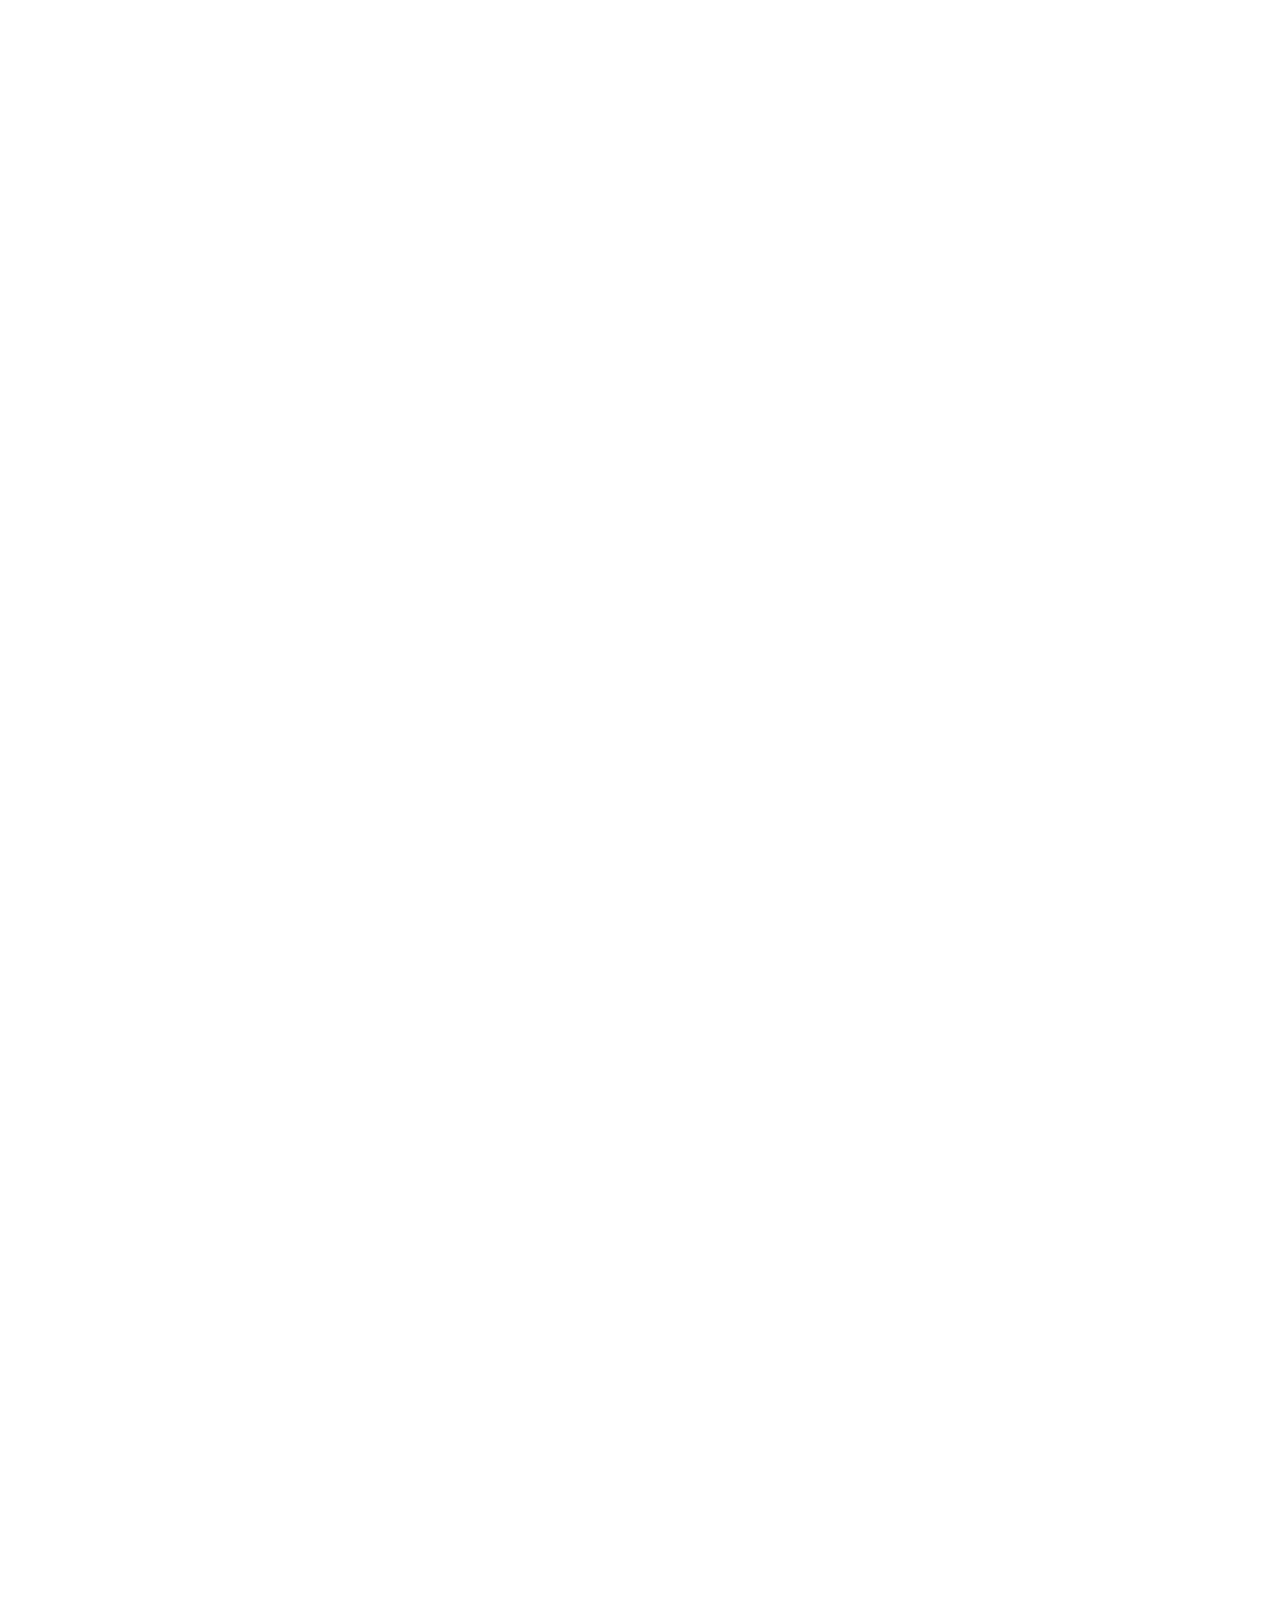
==== index.html @ a4e7e8e2 "Update index.html" ====
<!DOCTYPE html>
<html lang="id">
<head>
    <meta charset="UTF-8">
    <meta name="viewport" content="width=device-width, initial-scale=1.0">
    <title>ZARG BEE - Gandul Every One | White Minimalist</title>
    <script src="https://cdn.tailwindcss.com"></script>
    <link href="https://unpkg.com/aos@2.3.1/dist/aos.css" rel="stylesheet">
    <link rel="stylesheet" href="https://cdnjs.cloudflare.com/ajax/libs/font-awesome/6.0.0-beta3/css/all.min.css">
    <link href="https://fonts.googleapis.com/css2?family=Montserrat:wght@400;600;700;800;900&display=swap" rel="stylesheet">
    <style>
        /* DEFINISI FONT */
        .font-body { font-family: 'Montserrat', sans-serif; }
        .font-heading { font-family: 'Impact', 'Arial Black', Gadget, sans-serif; } 
        
        /* Pastikan konten utama tersembunyi selama preloader aktif */
        body.loading > :not(#preloader) {
            visibility: hidden;
            opacity: 0;
            transition: opacity 0.5s;
        }
        body:not(.loading) > :not(#preloader) {
            visibility: visible;
            opacity: 1;
        }
        /* Menggunakan warna utama (primary) Hitam/Gray-900 untuk kontras */
        .text-primary-bw { color: #111827; } 
        /* Menggunakan warna aksen (accent) Gray-600 */
        .text-accent-bw { color: #4B5563; }
        
        /* Style untuk SVG Logo */
        .svg-logo {
            width: 50px;
            height: 50px;
            fill: currentColor; /* Agar warna SVG mengikuti warna teks (hitam) */
        }
    </style>
</head>
<body class="font-body text-gray-900 bg-white transition-colors duration-500 loading">

    <div id="preloader" class="fixed inset-0 z-[9999] flex items-center justify-center bg-white transition-opacity duration-1000">
        <div class="w-full h-full max-w-lg max-h-lg flex items-center justify-center">
            <video id="logo-video" autoplay muted playsinline class="rounded-lg w-[1080px] shadow-2xl">
                <source src="ZARG BEE LOGO.mp4" type="video/mp4">
                Browser Anda tidak mendukung tag video.
            </video>
        </div>
    </div>
    
    <header id="main-header" class="sticky top-0 z-50 w-full backdrop-blur-lg bg-white/95 shadow-md transition-colors duration-500 border-b border-gray-100">
        <div class="max-w-7xl mx-auto flex justify-between items-center px-4 py-4">
            
            <svg class="svg-logo text-gray-900" viewBox="0 0 100 100" xmlns="http://www.w3.org/2000/svg">
                <path fill="#ffffff" stroke="#111827" stroke-width="2" d="M 50 10 C 20 10 10 40 10 60 C 10 80 50 100 50 100 C 50 100 90 80 90 60 C 90 40 80 10 50 10 Z"/>
                
                <path fill="#111827" d="M 30 65 Q 40 60 50 65 Q 60 60 70 65 L 70 70 L 30 70 Z"/>
                <path fill="#111827" d="M 30 68 C 35 66 40 66 50 68 C 60 66 65 66 70 68"/>

                <path fill="#111827" d="M 45 80 L 55 80 L 50 90 Z"/>
                
                <ellipse cx="35" cy="40" rx="10" ry="15" fill="#111827"/>
                <ellipse cx="65" cy="40" rx="10" ry="15" fill="#111827"/>
                
                <path fill="#111827" d="M 50 10 L 45 25 L 55 25 Z"/>
                <path fill="#ffffff" stroke="#111827" stroke-width="1" d="M 45 25 L 35 30 L 45 35 Z"/>
                <path fill="#ffffff" stroke="#111827" stroke-width="1" d="M 55 25 L 65 30 L 55 35 Z"/>

                <path fill="#111827" d="M 40 18 L 30 25 L 40 32 Z"/>
                <path fill="#111827" d="M 60 18 L 70 25 L 60 32 Z"/>

            </svg>
            <div class="text-2xl font-bold font-heading text-gray-900">ZARG BEE</div>
            
            <nav class="hidden md:flex space-x-6 text-gray-700">
                <a href="#home" class="hover:text-gray-900 transition-colors font-semibold">Home</a>
                <a href="#portfolio" class="hover:text-gray-900 transition-colors font-semibold">Portofolio</a>
                <a href="#services" class="hover:text-gray-900 transition-colors font-semibold">Layanan</a>
                <a href="#about" class="hover:text-gray-900 transition-colors font-semibold">Tentang</a>
                <a href="#contact" class="hover:text-gray-900 transition-colors font-semibold">Kontak</a>
            </nav>

            <div class="flex items-center space-x-3">
                <a href="#contact" class="hidden md:inline-block bg-gray-900 text-white px-4 py-2 rounded-lg hover:bg-gray-700 transition duration-300 shadow-lg">Contact Us</a>
                <button class="md:hidden p-2 rounded-full hover:bg-gray-100 transition duration-300 text-xl text-gray-900">☰</button>
            </div>
        </div>
    </header>

    <main>
        <section id="home" class="min-h-[85vh] flex flex-col justify-center items-center text-center py-20 px-4">
            <div class="max-w-4xl mx-auto">
                <h1 
                    class="text-5xl md:text-7xl font-bold font-heading mb-6 leading-tight text-gray-900"
                    data-aos="fade-up" 
                    data-aos-duration="1000">
                    GANDUL EVERY ONE BY MAGISK
                </h1>
                <p 
                    class="text-xl md:text-2xl text-gray-600 mb-10"
                    data-aos="fade-up" 
                    data-aos-delay="300" 
                    data-aos-duration="1000">
                    PORTOFOLIO GANDUL EVERYONE BY MAGISK
                </p>
                <div class="flex justify-center space-x-4" data-aos="fade-up" data-aos-delay="600">
                    <a href="#portfolio" class="bg-gray-900 text-white px-8 py-3 rounded-full text-lg font-semibold hover:bg-gray-700 transition duration-300 shadow-xl">Lihat Portofolio Lengkap &rarr;</a>
                    <a href="#about" class="text-gray-900 px-8 py-3 rounded-full text-lg font-semibold border border-gray-900 hover:bg-gray-50 transition duration-300">Filosofi Saya</a>
                </div>
            </div>
        </section>

        <section id="impact" class="py-16 px-4 bg-gray-50 transition-colors duration-500 border-y border-gray-100">
            <div class="max-w-7xl mx-auto">
                <div class="grid grid-cols-2 md:grid-cols-4 gap-8 text-center">
                    <div class="stat" data-aos="zoom-in" data-aos-delay="100">
                        <h2 class="text-5xl font-bold font-heading text-gray-900">3+</h2>
                        <p class="text-gray-600 mt-2">Bulan Pengalaman</p>
                    </div>
                    <div class="stat" data-aos="zoom-in" data-aos-delay="200">
                        <h2 class="text-5xl font-bold font-heading text-gray-900">50+</h2>
                        <p class="text-gray-600 mt-2">Proyek Sukses</p>
                    </div>
                    <div class="stat" data-aos="zoom-in" data-aos-delay="300">
                        <h2 class="text-5xl font-bold font-heading text-gray-900">98%</h2>
                        <p class="text-gray-600 mt-2">Kepuasan Klien</p>
                    </div>
                    <div class="stat" data-aos="zoom-in" data-aos-delay="400">
                        <h2 class="text-5xl font-bold font-heading text-gray-900">5</h2>
                        <p class="text-gray-600 mt-2">Penghargaan Website</p>
                    </div>
                </div>
                <div class="mt-16 border-t border-gray-200 pt-8">
                    <p class="text-center text-gray-600 mb-6" data-aos="fade-up">Dipercaya oleh Merek Ternama (Placeholder Abu-abu):</p>
                    <div class="flex flex-wrap justify-center items-center gap-8 opacity-70" data-aos="fade-up" data-aos-delay="200">
                        <div class="h-8 w-20 bg-gray-300"></div> 
                        <div class="h-8 w-20 bg-gray-300"></div>
                        <div class="h-8 w-20 bg-gray-300"></div>
                        <div class="h-8 w-20 bg-gray-300"></div>
                        <div class="h-8 w-20 bg-gray-300"></div>
                        <div class="h-8 w-20 bg-gray-300"></div>
                    </div>
                </div>
            </div>
        </section>

        <section id="portfolio" class="py-20 px-4">
            <div class="max-w-7xl mx-auto">
                <h2 class="text-4xl font-bold font-heading text-center mb-12 text-gray-900" data-aos="fade-down">Projek Mamang Gandul</h2>
                
                <div class="grid grid-cols-1 md:grid-cols-2 lg:grid-cols-3 gap-8">
                    <div class="relative group overflow-hidden rounded-xl shadow-xl hover:shadow-2xl transition duration-500 border border-gray-200" data-aos="fade-right" data-aos-offset="150">
                        <img src="poster.jpg" alt="Project 1" class="w-full h-full object-cover transition-transform duration-500 group-hover:scale-105">
                        <div class="absolute inset-0 bg-black/50 opacity-0 group-hover:opacity-100 transition-opacity flex flex-col justify-end p-6">
                            <h3 class="text-white text-xl font-bold">Nama Proyek A</h3>
                            <p class="text-gray-300">UX/UI Design</p>
                        </div>
                    </div>
                    <div class="relative group overflow-hidden rounded-xl shadow-xl hover:shadow-2xl transition duration-500 border border-gray-200" data-aos="fade-up" data-aos-delay="200">
                        <img src="gandul.jpg" alt="Project 2" class="w-full h-full object-cover transition-transform duration-500 group-hover:scale-105">
                        <div class="absolute inset-0 bg-black/50 opacity-0 group-hover:opacity-100 transition-opacity flex flex-col justify-end p-6">
                            <h3 class="text-white text-xl font-bold">Nama Proyek B</h3>
                            <p class="text-gray-300">Branding & Logo</p>
                        </div>
                    </div>
                    <div class="relative group overflow-hidden rounded-xl shadow-xl hover:shadow-2xl transition duration-500 border border-gray-200" data-aos="fade-left" data-aos-offset="150">
                        <img src="GAN.png" alt="Project 3" class="w-full h-full object-cover transition-transform duration-500 group-hover:scale-105">
                        <div class="absolute inset-0 bg-black/50 opacity-0 group-hover:opacity-100 transition-opacity flex flex-col justify-end p-6">
                            <h3 class="text-white text-xl font-bold">Nama Proyek C</h3>
                            <p class="text-gray-300">Web Development</p>
                        </div>
                    </div>
                    </div>
                <div class="text-center mt-12">
                    <a href="portfolio.html" class="bg-gray-900 text-white px-10 py-4 rounded-full text-lg font-semibold hover:bg-gray-700 transition duration-300 shadow-lg" data-aos="zoom-in" data-aos-delay="400">Jelajahi Semua Karya Saya &rarr;</a>
                </div>
            </div>
        </section>

        <section id="final-cta" class="py-24 px-4 bg-gray-900 text-white text-center transition-colors duration-500 border-t border-gray-800">
            <h2 class="text-4xl md:text-5xl font-bold mb-4" data-aos="flip-up">SIAP UNTUK MENGUBAH IDE MENJADI REALITAS DIGITAL?</h2>
            <p class="text-xl mb-10 opacity-90" data-aos="fade-up" data-aos-delay="200">Mari berdiskusi bagaimana keahlian saya dapat membantu proyek Anda mencapai potensi maksimal.</p>
            <a href="#contact" class="bg-white text-gray-900 px-12 py-4 rounded-full text-xl font-bold hover:bg-gray-100 transition duration-300 shadow-xl" data-aos="zoom-in" data-aos-delay="400">Jadwalkan Konsultasi Gratis</a>
        </section>
        
    </main>

    <footer id="main-footer" class="bg-gray-900 text-gray-400 py-16 px-4 border-t-4 border-gray-700 transition-colors duration-500">
        <div class="max-w-7xl mx-auto">
            <div class="grid grid-cols-2 md:grid-cols-4 gap-10">
                
                <div class="col-span-2 md:col-span-1" data-aos="fade-up">
                    <div class="text-3xl font-bold font-heading text-white mb-4">GANDUL EVERY ONE</div>
                    <p class="italic mb-4">"Crafting Digital Legacies. Where Design Meets Impact."</p>
                    <p class="text-xs">&copy; <span id="current-year"></span> Nama Anda. Hak Cipta Dilindungi.</p>
                </div>

                <div data-aos="fade-up" data-aos-delay="100">
                    <h4 class="text-white font-semibold mb-4 uppercase tracking-wider">EKSPLORASI</h4>
                    <ul class="space-y-2">
                        <li><a href="#portfolio" class="hover:text-white transition">Portofolio (Semua)</a></li>
                        <li><a href="#" class="hover:text-white transition">Desain UX/UI</a></li>
                        <li><a href="#" class="hover:text-white transition">Branding</a></li>
                        <li><a href="#about" class="hover:text-white transition">Tentang Saya</a></li>
                    </ul>
                </div>

                <div data-aos="fade-up" data-aos-delay="200">
                    <h4 class="text-white font-semibold mb-4 uppercase tracking-wider">TERHUBUNG</h4>
                    <div class="flex space-x-4 mb-4">
                        <a href="#" class="text-2xl hover:text-white transition" aria-label="LinkedIn"><i class="fab fa-linkedin"></i></a>
                        <a href="#" class="text-2xl hover:text-white transition" aria-label="Dribbble"><i class="fas fa-basketball-ball"></i></a>
                        <a href="#" class="text-2xl hover:text-white transition" aria-label="Behance"><i class="fab fa-behance"></i></a>
                    </div>
                    <p><a href="mailto:hello@emailanda.com" class="hover:text-white transition">hello@emailanda.com</a></p>
                    <p class="text-sm mt-2 opacity-80">Ingin berkolaborasi? Mari ngopi virtual.</p>
                </div>

                <div data-aos="fade-up" data-aos-delay="300">
                    <h4 class="text-white font-semibold mb-4 uppercase tracking-wider">INSIGHTS EKSKLUSIF</h4>
                    <p class="mb-4 text-sm">HALLO GENGS</p>
                    <form class="space-y-3">
                        <input type="email" placeholder="Email Anda" required class="w-full p-3 rounded-lg bg-gray-800 border border-gray-700 text-white focus:ring-gray-500 focus:border-gray-500">
                        <button type="submit" class="w-full bg-gray-700 text-white p-3 rounded-lg font-semibold hover:bg-gray-600 transition duration-300">SUBSCRIBE</button>
                    </form>
                </div>

            </div>
            
            <div class="mt-12 pt-6 border-t border-gray-700 flex justify-between items-center text-xs">
                <p>Buatan mamang gandul atuh | <a href="#" class="hover:text-white">GANDUL EVERYONE BY MAGISK</a></p>
            </div>
        </div>
    </footer>
    
    <button id="back-to-top" class="fixed bottom-6 right-6 p-3 bg-gray-900 text-white rounded-full shadow-lg opacity-0 transition-opacity duration-300 hover:bg-gray-700 z-50" aria-label="Kembali ke atas">↑</button>

    <script src="https://unpkg.com/aos@2.3.1/dist/aos.js"></script>
    <script>
        // INISIALISASI AOS
        AOS.init({
            duration: 800,
            once: false,
            mirror: true,
        });

        document.addEventListener('DOMContentLoaded', function() {
            const body = document.body;
            const preloader = document.getElementById('preloader');
            const logoVideo = document.getElementById('logo-video');
            const DURATION_MS = 5000; 

            // ========================= LOGIKA PRELOADER =========================
            function hidePreloader() {
                preloader.style.opacity = '0';
                body.classList.remove('loading');
                setTimeout(() => {
                    preloader.style.display = 'none';
                }, 1000); 
            }

            // Atur preloader berdasarkan video atau timer fallback
            if (logoVideo) {
                logoVideo.play().catch(error => {
                    console.error("Gagal memutar video. Mematikan preloader setelah 5 detik.", error);
                    setTimeout(hidePreloader, DURATION_MS);
                });
                logoVideo.onended = hidePreloader;
                setTimeout(hidePreloader, DURATION_MS);
            } else {
                setTimeout(hidePreloader, DURATION_MS);
            }
            
            // ========================= LOGIKA FOOTER =========================
            document.getElementById('current-year').textContent = new Date().getFullYear();

            // ========================= LOGIKA BACK TO TOP =========================
            const backToTopButton = document.getElementById('back-to-top');

            window.addEventListener('scroll', () => {
                if (window.pageYOffset > 400) {
                    backToTopButton.classList.remove('opacity-0');
                    backToTopButton.classList.add('opacity-100');
                } else {
                    backToTopButton.classList.remove('opacity-100');
                    backToTopButton.classList.add('opacity-0');
                }
            });

            backToTopButton.addEventListener('click', () => {
                window.scrollTo({
                    top: 0,
                    behavior: 'smooth'
                });
            });
        });
    </script>
</body>
</html>
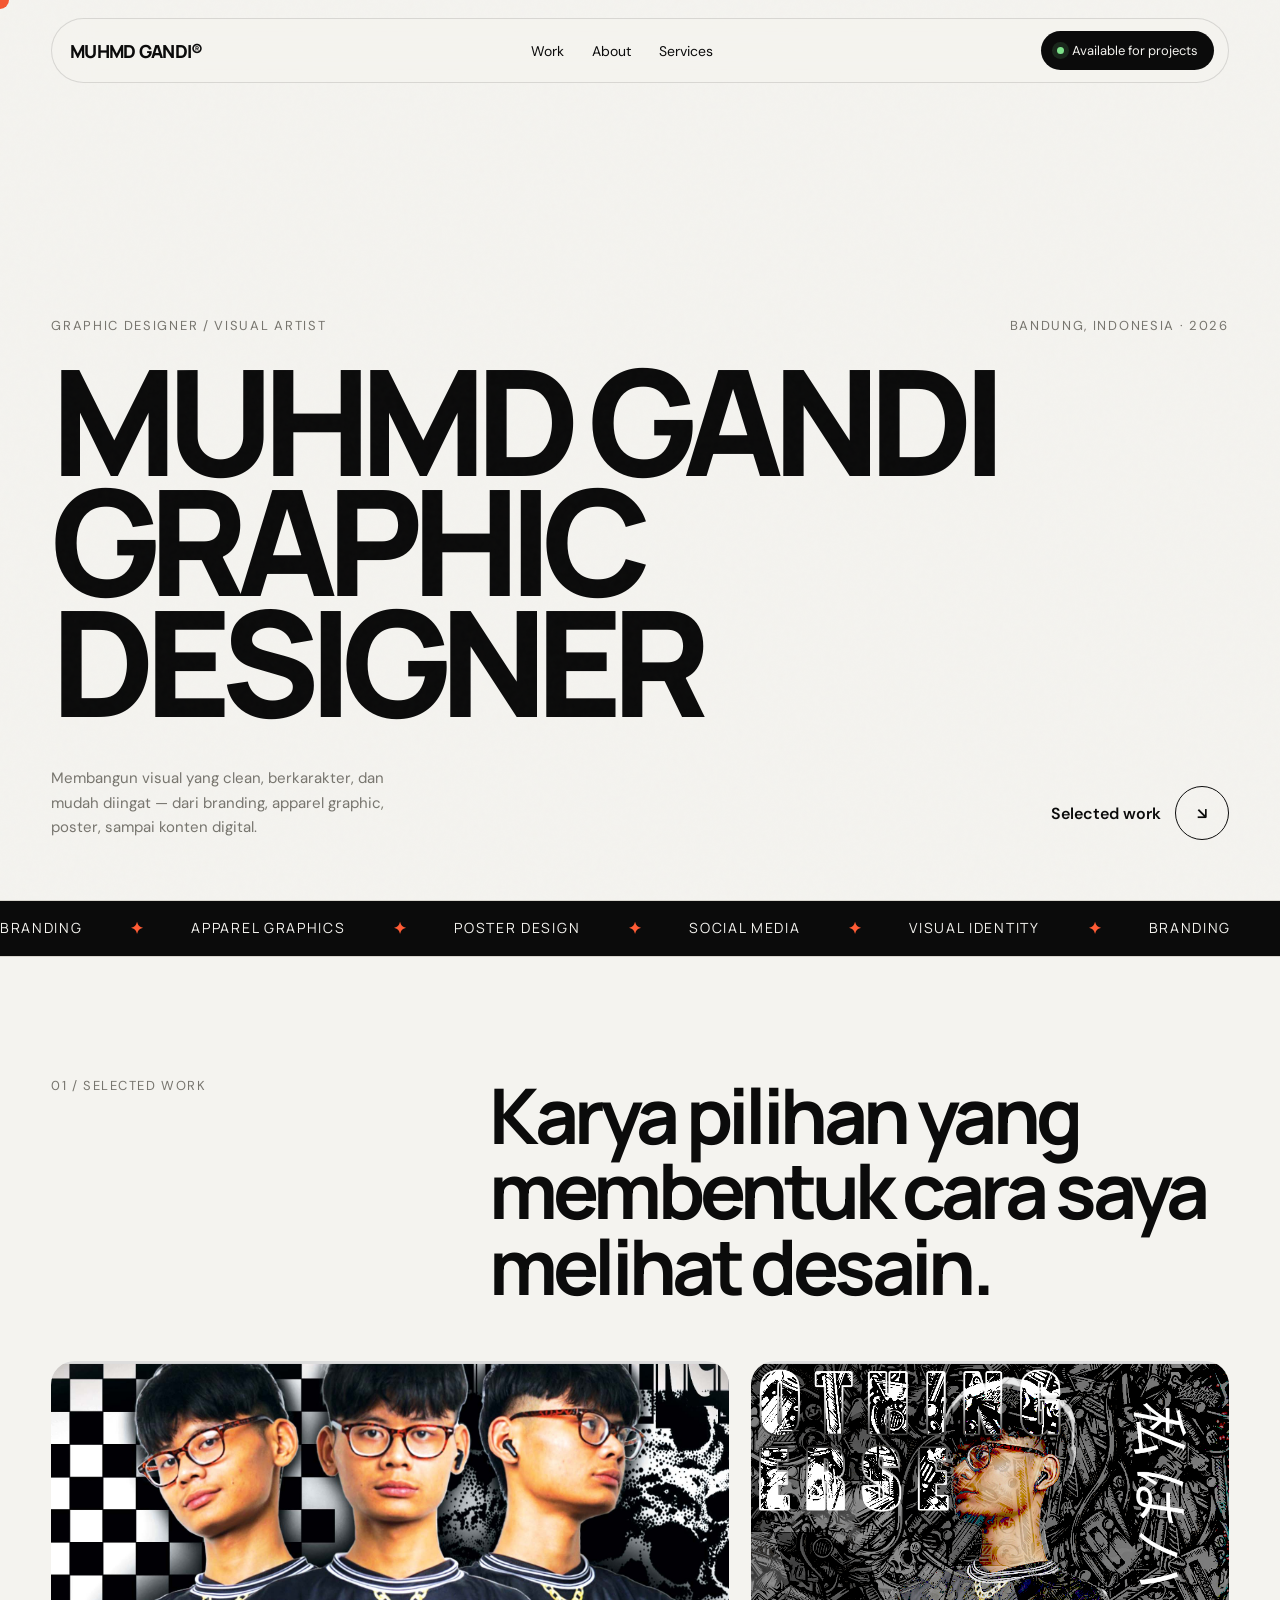
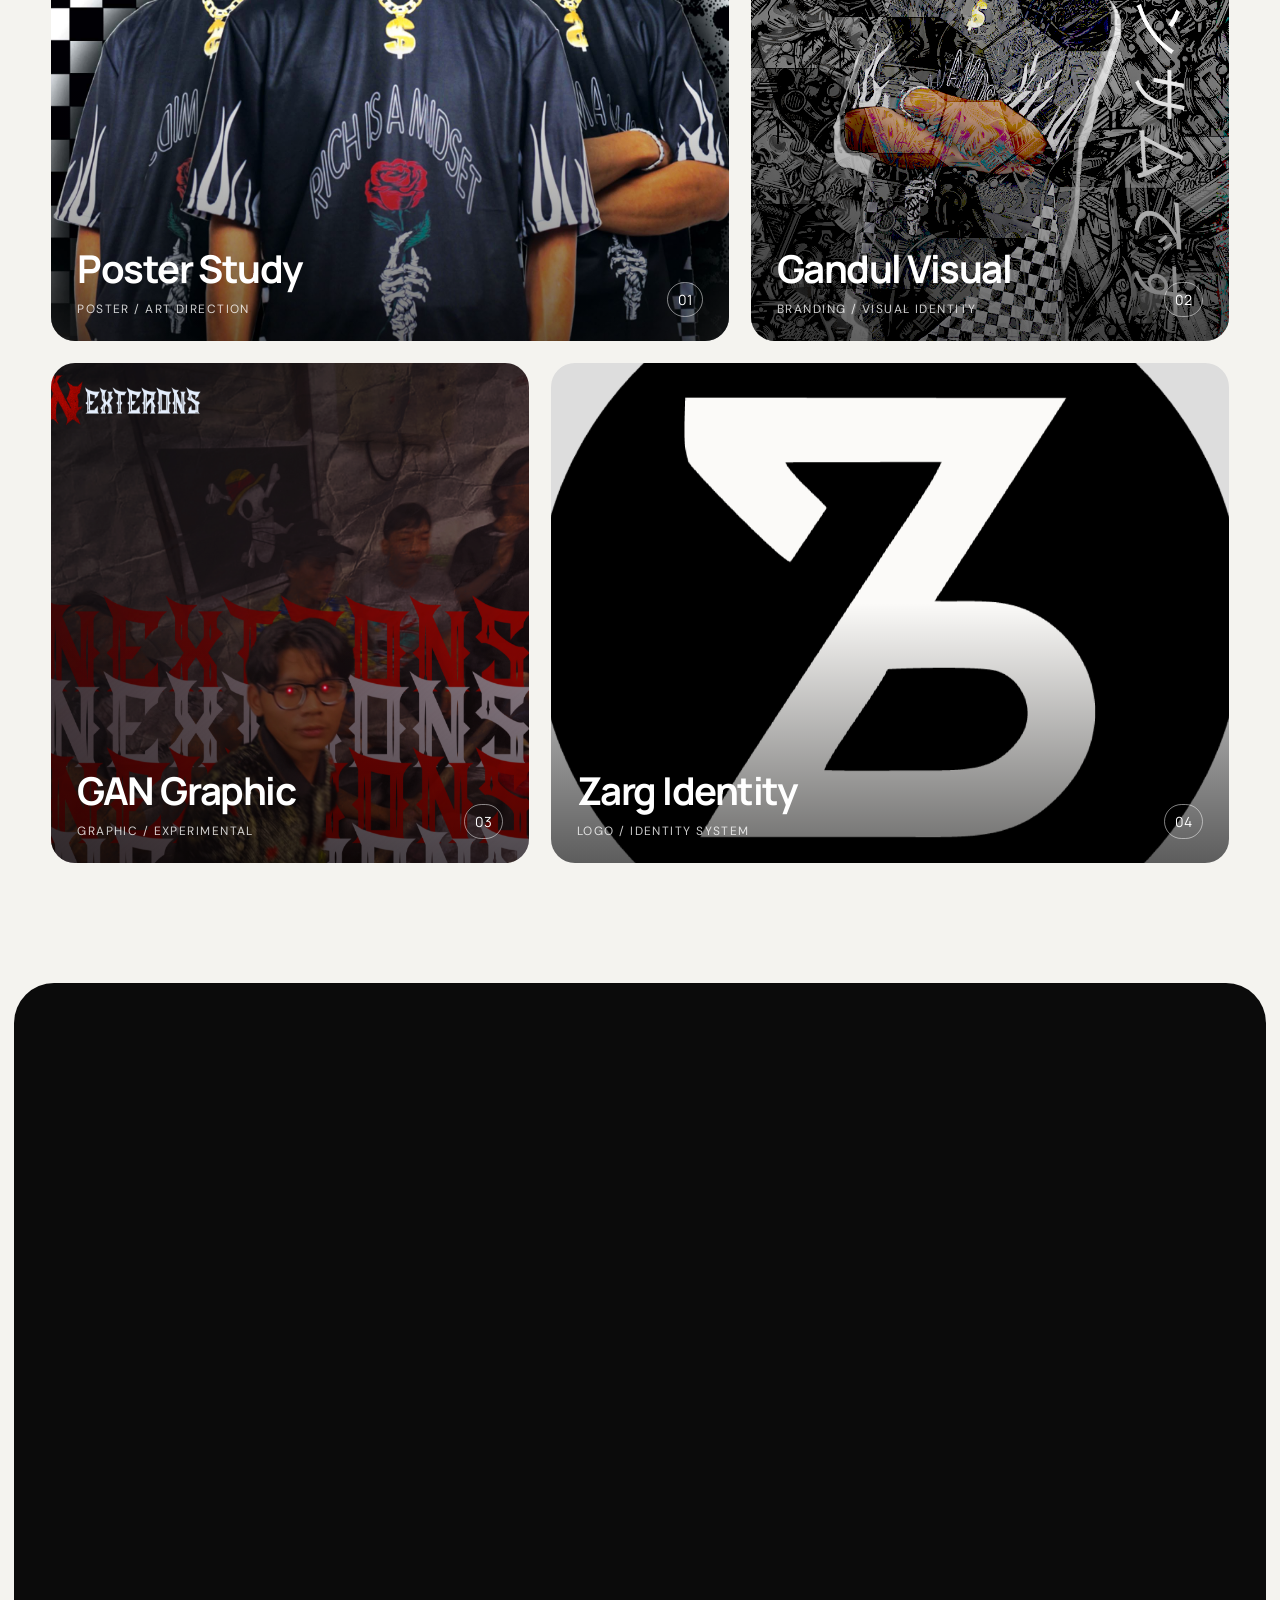
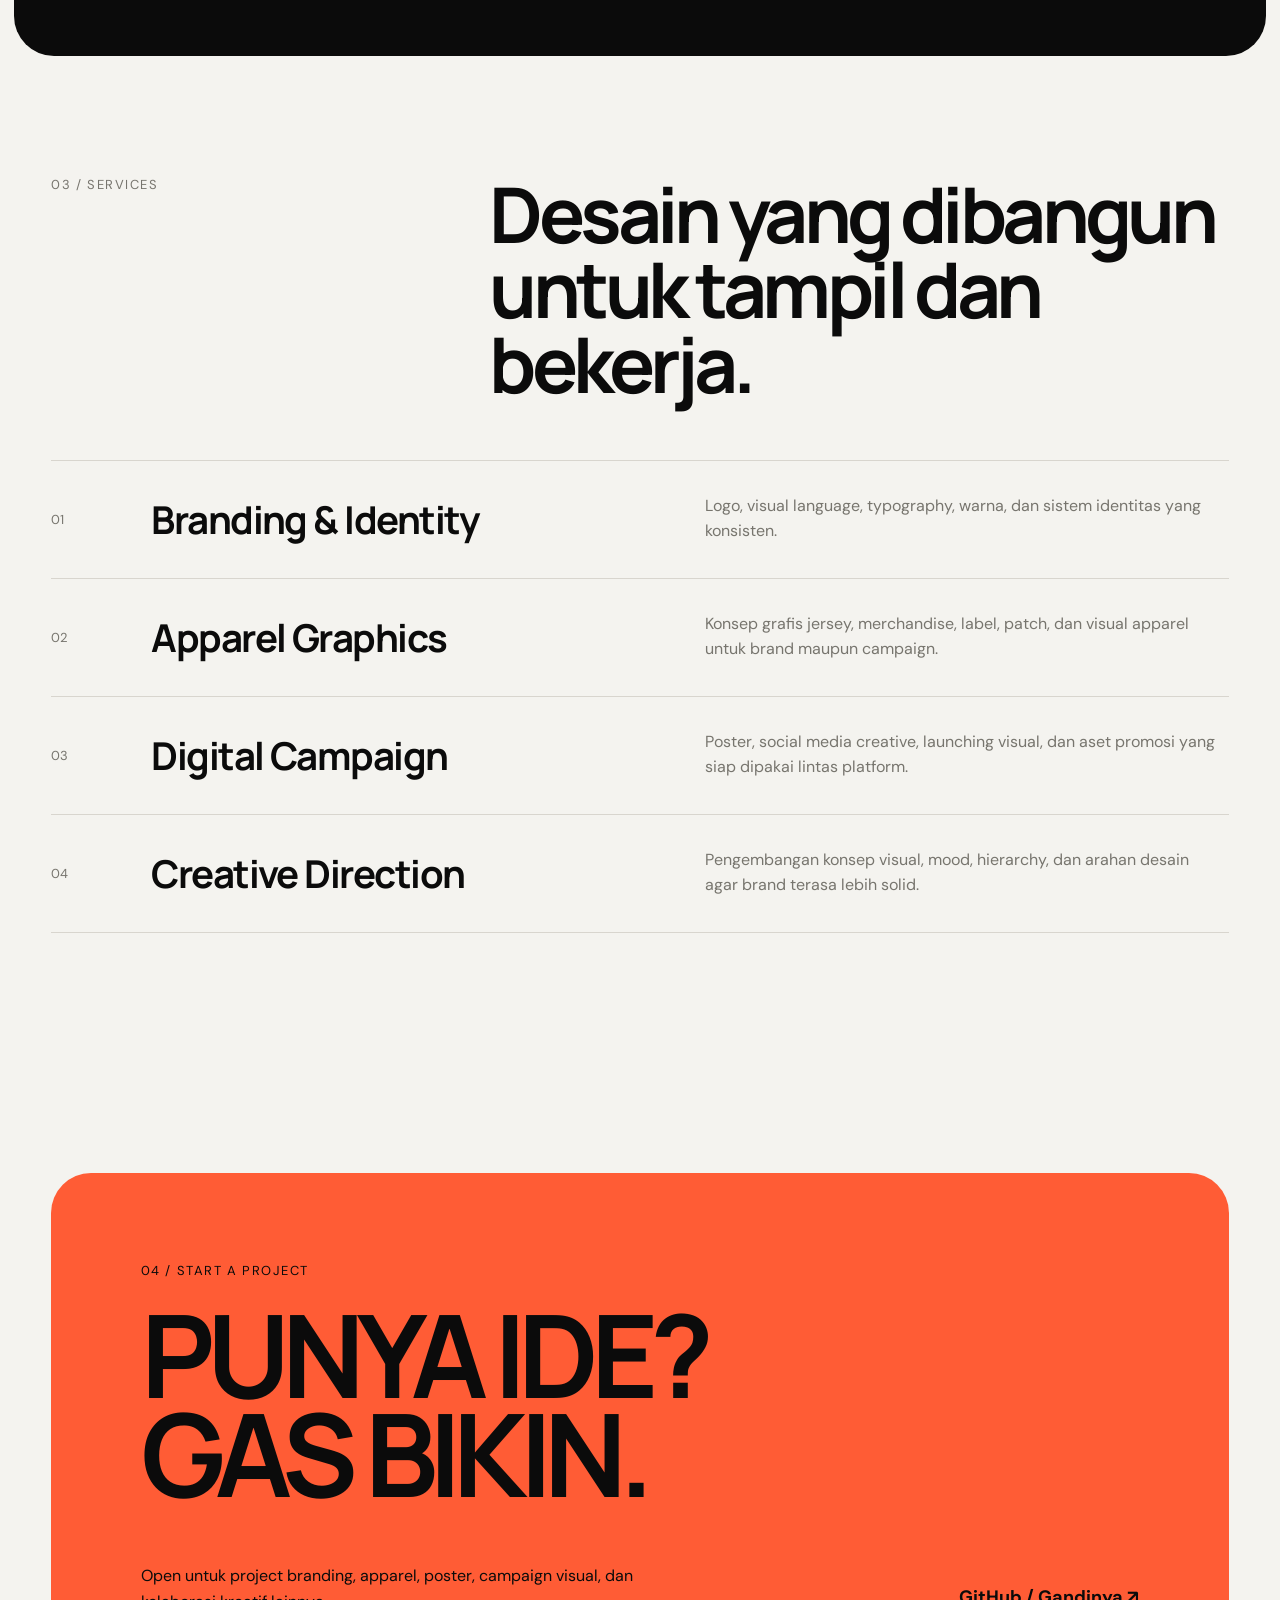
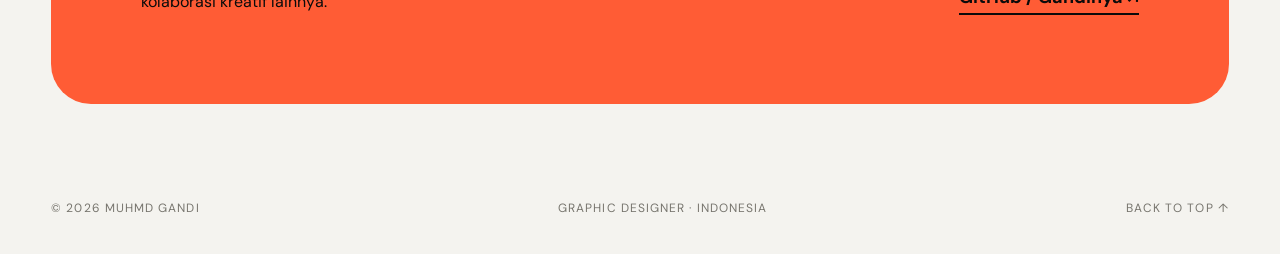
==== commit 85c63592: "Redesign portfolio for Muhmd Gandi" ====
--- a/index.html
+++ b/index.html
@@ -1,298 +1,252 @@
 <!DOCTYPE html>
 <html lang="id">
 <head>
-    <meta charset="UTF-8">
-    <meta name="viewport" content="width=device-width, initial-scale=1.0">
-    <title>ZARG BEE - Gandul Every One | White Minimalist</title>
-    <script src="https://cdn.tailwindcss.com"></script>
-    <link href="https://unpkg.com/aos@2.3.1/dist/aos.css" rel="stylesheet">
-    <link rel="stylesheet" href="https://cdnjs.cloudflare.com/ajax/libs/font-awesome/6.0.0-beta3/css/all.min.css">
-    <link href="https://fonts.googleapis.com/css2?family=Montserrat:wght@400;600;700;800;900&display=swap" rel="stylesheet">
-    <style>
-        /* DEFINISI FONT */
-        .font-body { font-family: 'Montserrat', sans-serif; }
-        .font-heading { font-family: 'Impact', 'Arial Black', Gadget, sans-serif; } 
-        
-        /* Pastikan konten utama tersembunyi selama preloader aktif */
-        body.loading > :not(#preloader) {
-            visibility: hidden;
-            opacity: 0;
-            transition: opacity 0.5s;
+  <meta charset="UTF-8" />
+  <meta name="viewport" content="width=device-width, initial-scale=1.0" />
+  <meta name="theme-color" content="#0b0b0b" />
+  <meta name="description" content="Portofolio Muhmd Gandi — Graphic Designer. Branding, apparel graphics, poster, social media, dan visual identity." />
+  <title>Muhmd Gandi — Graphic Designer</title>
+  <link rel="preconnect" href="https://fonts.googleapis.com" />
+  <link rel="preconnect" href="https://fonts.gstatic.com" crossorigin />
+  <link href="https://fonts.googleapis.com/css2?family=DM+Sans:wght@400;500;600&family=Manrope:wght@500;600;700;800&display=swap" rel="stylesheet" />
+  <style>
+    :root{
+      --bg:#f4f3ef;
+      --ink:#0b0b0b;
+      --muted:#77756e;
+      --line:#d8d5ce;
+      --card:#ebe9e3;
+      --accent:#ff5c35;
+      --pad:clamp(20px,4vw,64px);
+      --radius:24px;
+    }
+    *{box-sizing:border-box;margin:0;padding:0}
+    html{scroll-behavior:smooth}
+    body{background:var(--bg);color:var(--ink);font-family:'DM Sans',sans-serif;overflow-x:hidden}
+    a{color:inherit;text-decoration:none}
+    img{display:block;max-width:100%}
+    button{font:inherit}
+    ::selection{background:var(--ink);color:var(--bg)}
+    .noise{position:fixed;inset:0;pointer-events:none;z-index:999;opacity:.035;background-image:url("data:image/svg+xml,%3Csvg viewBox='0 0 180 180' xmlns='http://www.w3.org/2000/svg'%3E%3Cfilter id='n'%3E%3CfeTurbulence type='fractalNoise' baseFrequency='.85' numOctaves='4' stitchTiles='stitch'/%3E%3C/filter%3E%3Crect width='100%25' height='100%25' filter='url(%23n)' opacity='.55'/%3E%3C/svg%3E")}
+    #loader{position:fixed;inset:0;background:var(--ink);color:var(--bg);z-index:2000;display:grid;place-items:center;transition:transform .85s cubic-bezier(.77,0,.18,1)}
+    #loader.hide{transform:translateY(-100%)}
+    .loader-word{font-family:'Manrope',sans-serif;font-size:clamp(36px,8vw,112px);font-weight:800;letter-spacing:-.07em;overflow:hidden}
+    .loader-word span{display:inline-block;animation:rise .9s cubic-bezier(.16,1,.3,1)}
+    @keyframes rise{from{transform:translateY(110%)}to{transform:translateY(0)}}
+    .cursor{width:18px;height:18px;border-radius:50%;background:var(--accent);position:fixed;left:0;top:0;z-index:1200;pointer-events:none;transform:translate(-50%,-50%);transition:width .2s,height .2s,opacity .2s;mix-blend-mode:multiply}
+    .cursor.big{width:58px;height:58px;opacity:.55}
+    header{position:fixed;top:0;left:0;width:100%;z-index:1000;padding:18px var(--pad)}
+    .nav{max-width:1600px;margin:auto;display:flex;align-items:center;justify-content:space-between;padding:12px 14px 12px 18px;border:1px solid rgba(11,11,11,.12);background:rgba(244,243,239,.72);backdrop-filter:blur(18px);border-radius:999px}
+    .brand{font-family:'Manrope';font-weight:800;letter-spacing:-.04em;font-size:18px}
+    .navlinks{display:flex;gap:28px;align-items:center;font-size:14px}
+    .navlinks a{position:relative}
+    .navlinks a:after{content:'';position:absolute;left:0;bottom:-4px;width:100%;height:1px;background:var(--ink);transform:scaleX(0);transform-origin:right;transition:.3s}
+    .navlinks a:hover:after{transform:scaleX(1);transform-origin:left}
+    .pill{display:inline-flex;align-items:center;gap:8px;background:var(--ink);color:var(--bg);padding:11px 16px;border-radius:999px;font-size:13px}
+    .dot{width:7px;height:7px;background:#7de28a;border-radius:50%;box-shadow:0 0 0 5px rgba(125,226,138,.13)}
+    main{max-width:1800px;margin:auto}
+    .hero{min-height:100svh;padding:150px var(--pad) 60px;display:grid;align-content:end;position:relative}
+    .eyebrow{display:flex;justify-content:space-between;gap:20px;color:var(--muted);font-size:13px;text-transform:uppercase;letter-spacing:.13em;margin-bottom:26px}
+    .hero h1{font-family:'Manrope';font-weight:800;font-size:clamp(58px,11.5vw,190px);letter-spacing:-.075em;line-height:.82;max-width:1500px}
+    .hero h1 .line{display:block;overflow:hidden}
+    .hero h1 .line span{display:block;transform:translateY(110%);animation:heroIn 1.05s cubic-bezier(.16,1,.3,1) forwards}
+    .hero h1 .line:nth-child(2) span{animation-delay:.12s}
+    @keyframes heroIn{to{transform:translateY(0)}}
+    .hero-bottom{display:grid;grid-template-columns:1fr 1.2fr;gap:40px;align-items:end;margin-top:44px}
+    .hero-note{max-width:350px;color:var(--muted);font-size:15px;line-height:1.65}
+    .hero-cta{justify-self:end;display:flex;align-items:center;gap:14px;font-weight:600}
+    .arrow-circle{width:54px;height:54px;border:1px solid var(--ink);border-radius:50%;display:grid;place-items:center;transition:.3s}
+    .hero-cta:hover .arrow-circle{transform:rotate(45deg);background:var(--ink);color:var(--bg)}
+    .marquee{border-top:1px solid var(--line);border-bottom:1px solid var(--line);overflow:hidden;padding:17px 0;background:var(--ink);color:var(--bg)}
+    .marquee-track{display:flex;width:max-content;animation:marquee 20s linear infinite}
+    .marquee-track span{font-family:'Manrope';font-size:14px;text-transform:uppercase;letter-spacing:.12em;white-space:nowrap;padding-right:48px}
+    .marquee-track b{color:var(--accent);margin-right:48px}
+    @keyframes marquee{to{transform:translateX(-50%)}}
+    section{padding:120px var(--pad)}
+    .section-head{display:grid;grid-template-columns:.7fr 1.3fr;gap:40px;margin-bottom:58px;align-items:start}
+    .kicker{font-size:13px;text-transform:uppercase;letter-spacing:.12em;color:var(--muted)}
+    .section-head h2{font-family:'Manrope';font-weight:700;font-size:clamp(38px,6vw,88px);letter-spacing:-.06em;line-height:.98;max-width:920px}
+    .work-grid{display:grid;grid-template-columns:repeat(12,1fr);gap:22px}
+    .project{grid-column:span 7;border-radius:var(--radius);overflow:hidden;position:relative;background:#ddd;min-height:580px;isolation:isolate}
+    .project:nth-child(2){grid-column:span 5;min-height:580px}
+    .project:nth-child(3){grid-column:span 5;min-height:500px}
+    .project:nth-child(4){grid-column:span 7;min-height:500px}
+    .project img,.project video{width:100%;height:100%;object-fit:cover;position:absolute;inset:0;transition:transform .8s cubic-bezier(.16,1,.3,1)}
+    .project:hover img,.project:hover video{transform:scale(1.035)}
+    .project:after{content:'';position:absolute;inset:0;background:linear-gradient(to top,rgba(0,0,0,.58),transparent 52%);z-index:1}
+    .project-info{position:absolute;left:26px;right:26px;bottom:24px;color:#fff;z-index:2;display:flex;justify-content:space-between;gap:20px;align-items:end}
+    .project-title{font-family:'Manrope';font-size:clamp(24px,3vw,42px);font-weight:700;letter-spacing:-.04em}
+    .project-type{font-size:12px;text-transform:uppercase;letter-spacing:.12em;opacity:.8;margin-top:6px}
+    .project-index{font-family:'Manrope';font-size:14px;border:1px solid rgba(255,255,255,.5);border-radius:999px;padding:7px 10px}
+    .about{background:var(--ink);color:var(--bg);border-radius:40px;margin:0 14px;padding-left:calc(var(--pad) - 14px);padding-right:calc(var(--pad) - 14px)}
+    .about .kicker,.about .muted{color:#9c9b96}
+    .about-grid{display:grid;grid-template-columns:1fr 1fr;gap:70px;align-items:end}
+    .about-copy h2{font-family:'Manrope';font-size:clamp(42px,6vw,86px);line-height:.98;letter-spacing:-.06em;margin:18px 0 28px}
+    .about-copy p{font-size:17px;line-height:1.7;color:#b9b7b0;max-width:620px}
+    .stack{display:grid;gap:10px}
+    .skill{display:flex;justify-content:space-between;padding:18px 0;border-bottom:1px solid #292929;font-size:15px}
+    .skill span:last-child{color:#777}
+    .services-list{border-top:1px solid var(--line)}
+    .service{display:grid;grid-template-columns:70px 1fr 1fr;gap:30px;padding:32px 0;border-bottom:1px solid var(--line);align-items:center;transition:.3s}
+    .service:hover{padding-left:12px}
+    .service .num{color:var(--muted);font-size:13px}
+    .service h3{font-family:'Manrope';font-size:clamp(24px,3vw,40px);letter-spacing:-.04em}
+    .service p{color:var(--muted);line-height:1.55;max-width:520px}
+    .contact{padding-bottom:70px}
+    .contact-card{background:var(--accent);border-radius:40px;padding:clamp(36px,7vw,100px);position:relative;overflow:hidden}
+    .contact-card .small{font-size:13px;text-transform:uppercase;letter-spacing:.12em;margin-bottom:26px}
+    .contact-card h2{font-family:'Manrope';font-size:clamp(50px,9vw,140px);letter-spacing:-.07em;line-height:.86;max-width:1200px}
+    .contact-row{display:flex;justify-content:space-between;align-items:end;gap:30px;margin-top:60px}
+    .contact-row p{max-width:520px;font-size:16px;line-height:1.6}
+    .contact-link{display:inline-flex;align-items:center;gap:14px;font-weight:700;font-size:18px;border-bottom:2px solid var(--ink);padding-bottom:4px}
+    footer{padding:26px var(--pad) 38px;display:flex;justify-content:space-between;gap:20px;color:var(--muted);font-size:12px;text-transform:uppercase;letter-spacing:.09em}
+    [data-reveal]{opacity:0;transform:translateY(45px);transition:opacity .9s cubic-bezier(.16,1,.3,1),transform .9s cubic-bezier(.16,1,.3,1)}
+    [data-reveal].visible{opacity:1;transform:none}
+    @media(max-width:900px){
+      .navlinks{display:none}.cursor{display:none}.hero{padding-top:125px}.eyebrow span:last-child{display:none}.hero-bottom{grid-template-columns:1fr}.hero-cta{justify-self:start}.section-head{grid-template-columns:1fr;gap:18px}.work-grid{display:grid;grid-template-columns:1fr}.project,.project:nth-child(2),.project:nth-child(3),.project:nth-child(4){grid-column:auto;min-height:62vw}.about-grid{grid-template-columns:1fr;gap:52px}.service{grid-template-columns:42px 1fr}.service p{grid-column:2}.contact-row{align-items:start;flex-direction:column}section{padding-top:88px;padding-bottom:88px}.about{border-radius:28px}.contact-card{border-radius:28px}}
+    @media(max-width:560px){.hero h1{font-size:18.5vw}.project,.project:nth-child(2),.project:nth-child(3),.project:nth-child(4){min-height:110vw}.project-info{left:18px;right:18px;bottom:18px}.brand{font-size:16px}.pill{padding:10px 13px}.pill .status-text{display:none}footer{flex-direction:column}.service{padding:24px 0}.contact-card h2{font-size:17vw}}
+    @media(prefers-reduced-motion:reduce){*{animation:none!important;transition:none!important;scroll-behavior:auto!important}.hero h1 .line span{transform:none}[data-reveal]{opacity:1;transform:none}}
+  </style>
+</head>
+<body>
+  <div id="loader"><div class="loader-word"><span>GANDI.</span></div></div>
+  <div class="noise"></div>
+  <div class="cursor" id="cursor"></div>
+
+  <header>
+    <nav class="nav">
+      <a class="brand" href="#home">MUHMD GANDI®</a>
+      <div class="navlinks">
+        <a href="#work">Work</a>
+        <a href="#about">About</a>
+        <a href="#services">Services</a>
+      </div>
+      <a class="pill" href="#contact"><span class="dot"></span><span class="status-text">Available for projects</span></a>
+    </nav>
+  </header>
+
+  <main>
+    <section class="hero" id="home">
+      <div class="eyebrow"><span>Graphic Designer / Visual Artist</span><span>Bandung, Indonesia · 2026</span></div>
+      <h1 aria-label="Muhmd Gandi Graphic Designer">
+        <span class="line"><span>MUHMD GANDI</span></span>
+        <span class="line"><span>GRAPHIC DESIGNER</span></span>
+      </h1>
+      <div class="hero-bottom">
+        <p class="hero-note">Membangun visual yang clean, berkarakter, dan mudah diingat — dari branding, apparel graphic, poster, sampai konten digital.</p>
+        <a href="#work" class="hero-cta">Selected work <span class="arrow-circle">↘</span></a>
+      </div>
+    </section>
+
+    <div class="marquee" aria-hidden="true">
+      <div class="marquee-track">
+        <span>BRANDING</span><b>✦</b><span>APPAREL GRAPHICS</span><b>✦</b><span>POSTER DESIGN</span><b>✦</b><span>SOCIAL MEDIA</span><b>✦</b><span>VISUAL IDENTITY</span><b>✦</b>
+        <span>BRANDING</span><b>✦</b><span>APPAREL GRAPHICS</span><b>✦</b><span>POSTER DESIGN</span><b>✦</b><span>SOCIAL MEDIA</span><b>✦</b><span>VISUAL IDENTITY</span><b>✦</b>
+      </div>
+    </div>
+
+    <section id="work">
+      <div class="section-head" data-reveal>
+        <div class="kicker">01 / Selected Work</div>
+        <h2>Karya pilihan yang membentuk cara saya melihat desain.</h2>
+      </div>
+      <div class="work-grid">
+        <article class="project" data-reveal>
+          <img src="poster.jpg" alt="Poster design by Muhmd Gandi" loading="lazy" />
+          <div class="project-info"><div><div class="project-title">Poster Study</div><div class="project-type">Poster / Art Direction</div></div><span class="project-index">01</span></div>
+        </article>
+        <article class="project" data-reveal>
+          <img src="gandul.jpg" alt="Brand visual project by Muhmd Gandi" loading="lazy" />
+          <div class="project-info"><div><div class="project-title">Gandul Visual</div><div class="project-type">Branding / Visual Identity</div></div><span class="project-index">02</span></div>
+        </article>
+        <article class="project" data-reveal>
+          <img src="GAN.png" alt="Graphic artwork by Muhmd Gandi" loading="lazy" />
+          <div class="project-info"><div><div class="project-title">GAN Graphic</div><div class="project-type">Graphic / Experimental</div></div><span class="project-index">03</span></div>
+        </article>
+        <article class="project" data-reveal>
+          <img src="Logo Zarg.png" alt="Zarg logo design by Muhmd Gandi" loading="lazy" />
+          <div class="project-info"><div><div class="project-title">Zarg Identity</div><div class="project-type">Logo / Identity System</div></div><span class="project-index">04</span></div>
+        </article>
+      </div>
+    </section>
+
+    <section class="about" id="about">
+      <div class="about-grid">
+        <div class="about-copy" data-reveal>
+          <div class="kicker">02 / About</div>
+          <h2>Simple is not empty. It is intentional.</h2>
+          <p>Saya Muhmd Gandi, graphic designer yang suka mengolah ide menjadi visual dengan komposisi kuat, tipografi tegas, dan detail yang terasa tepat. Fokus saya bukan sekadar membuat sesuatu terlihat bagus, tapi membuat identitas terasa konsisten dan punya karakter.</p>
+        </div>
+        <div class="stack" data-reveal>
+          <div class="skill"><span>Brand Identity</span><span>01</span></div>
+          <div class="skill"><span>Apparel & Jersey Graphics</span><span>02</span></div>
+          <div class="skill"><span>Poster & Campaign Visual</span><span>03</span></div>
+          <div class="skill"><span>Social Media Design</span><span>04</span></div>
+          <div class="skill"><span>Creative Direction</span><span>05</span></div>
+        </div>
+      </div>
+    </section>
+
+    <section id="services">
+      <div class="section-head" data-reveal>
+        <div class="kicker">03 / Services</div>
+        <h2>Desain yang dibangun untuk tampil dan bekerja.</h2>
+      </div>
+      <div class="services-list">
+        <div class="service" data-reveal><span class="num">01</span><h3>Branding & Identity</h3><p>Logo, visual language, typography, warna, dan sistem identitas yang konsisten.</p></div>
+        <div class="service" data-reveal><span class="num">02</span><h3>Apparel Graphics</h3><p>Konsep grafis jersey, merchandise, label, patch, dan visual apparel untuk brand maupun campaign.</p></div>
+        <div class="service" data-reveal><span class="num">03</span><h3>Digital Campaign</h3><p>Poster, social media creative, launching visual, dan aset promosi yang siap dipakai lintas platform.</p></div>
+        <div class="service" data-reveal><span class="num">04</span><h3>Creative Direction</h3><p>Pengembangan konsep visual, mood, hierarchy, dan arahan desain agar brand terasa lebih solid.</p></div>
+      </div>
+    </section>
+
+    <section class="contact" id="contact">
+      <div class="contact-card" data-reveal>
+        <div class="small">04 / Start a project</div>
+        <h2>PUNYA IDE?<br>GAS BIKIN.</h2>
+        <div class="contact-row">
+          <p>Open untuk project branding, apparel, poster, campaign visual, dan kolaborasi kreatif lainnya.</p>
+          <a class="contact-link" href="https://github.com/Gandinya" target="_blank" rel="noreferrer">GitHub / Gandinya ↗</a>
+        </div>
+      </div>
+    </section>
+  </main>
+
+  <footer><span>© <span id="year"></span> Muhmd Gandi</span><span>Graphic Designer · Indonesia</span><a href="#home">Back to top ↑</a></footer>
+
+  <script>
+    const loader = document.getElementById('loader');
+    window.addEventListener('load', () => setTimeout(() => loader.classList.add('hide'), 700));
+    document.getElementById('year').textContent = new Date().getFullYear();
+
+    const revealObserver = new IntersectionObserver((entries) => {
+      entries.forEach(entry => {
+        if(entry.isIntersecting){ entry.target.classList.add('visible'); revealObserver.unobserve(entry.target); }
+      });
+    }, { threshold:.12 });
+    document.querySelectorAll('[data-reveal]').forEach(el => revealObserver.observe(el));
+
+    const cursor = document.getElementById('cursor');
+    if(window.matchMedia('(pointer:fine)').matches){
+      window.addEventListener('mousemove', e => {
+        cursor.style.transform = `translate(${e.clientX}px, ${e.clientY}px) translate(-50%,-50%)`;
+      });
+      document.querySelectorAll('a,.project').forEach(el => {
+        el.addEventListener('mouseenter', () => cursor.classList.add('big'));
+        el.addEventListener('mouseleave', () => cursor.classList.remove('big'));
+      });
+    }
+
+    window.addEventListener('scroll', () => {
+      const y = window.scrollY;
+      document.querySelectorAll('.project img').forEach((img, i) => {
+        const card = img.closest('.project');
+        const rect = card.getBoundingClientRect();
+        if(rect.top < innerHeight && rect.bottom > 0){
+          img.style.transform = `translateY(${(rect.top-innerHeight/2)*-0.018}px) scale(1.045)`;
         }
-        body:not(.loading) > :not(#preloader) {
-            visibility: visible;
-            opacity: 1;
-        }
-        /* Menggunakan warna utama (primary) Hitam/Gray-900 untuk kontras */
-        .text-primary-bw { color: #111827; } 
-        /* Menggunakan warna aksen (accent) Gray-600 */
-        .text-accent-bw { color: #4B5563; }
-        
-        /* Style untuk SVG Logo */
-        .svg-logo {
-            width: 50px;
-            height: 50px;
-            fill: currentColor; /* Agar warna SVG mengikuti warna teks (hitam) */
-        }
-    </style>
-</head>
-<body class="font-body text-gray-900 bg-white transition-colors duration-500 loading">
-
-    <div id="preloader" class="fixed inset-0 z-[9999] flex items-center justify-center bg-white transition-opacity duration-1000">
-        <div class="w-full h-full max-w-lg max-h-lg flex items-center justify-center">
-            <video id="logo-video" autoplay muted playsinline class="rounded-lg w-[1080px] shadow-2xl">
-                <source src="ZARG BEE LOGO.mp4" type="video/mp4">
-                Browser Anda tidak mendukung tag video.
-            </video>
-        </div>
-    </div>
-    
-    <header id="main-header" class="sticky top-0 z-50 w-full backdrop-blur-lg bg-white/95 shadow-md transition-colors duration-500 border-b border-gray-100">
-        <div class="max-w-7xl mx-auto flex justify-between items-center px-4 py-4">
-            
-            <svg class="svg-logo text-gray-900" viewBox="0 0 100 100" xmlns="http://www.w3.org/2000/svg">
-                <path fill="#ffffff" stroke="#111827" stroke-width="2" d="M 50 10 C 20 10 10 40 10 60 C 10 80 50 100 50 100 C 50 100 90 80 90 60 C 90 40 80 10 50 10 Z"/>
-                
-                <path fill="#111827" d="M 30 65 Q 40 60 50 65 Q 60 60 70 65 L 70 70 L 30 70 Z"/>
-                <path fill="#111827" d="M 30 68 C 35 66 40 66 50 68 C 60 66 65 66 70 68"/>
-
-                <path fill="#111827" d="M 45 80 L 55 80 L 50 90 Z"/>
-                
-                <ellipse cx="35" cy="40" rx="10" ry="15" fill="#111827"/>
-                <ellipse cx="65" cy="40" rx="10" ry="15" fill="#111827"/>
-                
-                <path fill="#111827" d="M 50 10 L 45 25 L 55 25 Z"/>
-                <path fill="#ffffff" stroke="#111827" stroke-width="1" d="M 45 25 L 35 30 L 45 35 Z"/>
-                <path fill="#ffffff" stroke="#111827" stroke-width="1" d="M 55 25 L 65 30 L 55 35 Z"/>
-
-                <path fill="#111827" d="M 40 18 L 30 25 L 40 32 Z"/>
-                <path fill="#111827" d="M 60 18 L 70 25 L 60 32 Z"/>
-
-            </svg>
-            <div class="text-2xl font-bold font-heading text-gray-900">ZARG BEE</div>
-            
-            <nav class="hidden md:flex space-x-6 text-gray-700">
-                <a href="#home" class="hover:text-gray-900 transition-colors font-semibold">Home</a>
-                <a href="#portfolio" class="hover:text-gray-900 transition-colors font-semibold">Portofolio</a>
-                <a href="#services" class="hover:text-gray-900 transition-colors font-semibold">Layanan</a>
-                <a href="#about" class="hover:text-gray-900 transition-colors font-semibold">Tentang</a>
-                <a href="#contact" class="hover:text-gray-900 transition-colors font-semibold">Kontak</a>
-            </nav>
-
-            <div class="flex items-center space-x-3">
-                <a href="#contact" class="hidden md:inline-block bg-gray-900 text-white px-4 py-2 rounded-lg hover:bg-gray-700 transition duration-300 shadow-lg">Contact Us</a>
-                <button class="md:hidden p-2 rounded-full hover:bg-gray-100 transition duration-300 text-xl text-gray-900">☰</button>
-            </div>
-        </div>
-    </header>
-
-    <main>
-        <section id="home" class="min-h-[85vh] flex flex-col justify-center items-center text-center py-20 px-4">
-            <div class="max-w-4xl mx-auto">
-                <h1 
-                    class="text-5xl md:text-7xl font-bold font-heading mb-6 leading-tight text-gray-900"
-                    data-aos="fade-up" 
-                    data-aos-duration="1000">
-                    GANDUL EVERY ONE BY MAGISK
-                </h1>
-                <p 
-                    class="text-xl md:text-2xl text-gray-600 mb-10"
-                    data-aos="fade-up" 
-                    data-aos-delay="300" 
-                    data-aos-duration="1000">
-                    PORTOFOLIO GANDUL EVERYONE BY MAGISK
-                </p>
-                <div class="flex justify-center space-x-4" data-aos="fade-up" data-aos-delay="600">
-                    <a href="#portfolio" class="bg-gray-900 text-white px-8 py-3 rounded-full text-lg font-semibold hover:bg-gray-700 transition duration-300 shadow-xl">Lihat Portofolio Lengkap &rarr;</a>
-                    <a href="#about" class="text-gray-900 px-8 py-3 rounded-full text-lg font-semibold border border-gray-900 hover:bg-gray-50 transition duration-300">Filosofi Saya</a>
-                </div>
-            </div>
-        </section>
-
-        <section id="impact" class="py-16 px-4 bg-gray-50 transition-colors duration-500 border-y border-gray-100">
-            <div class="max-w-7xl mx-auto">
-                <div class="grid grid-cols-2 md:grid-cols-4 gap-8 text-center">
-                    <div class="stat" data-aos="zoom-in" data-aos-delay="100">
-                        <h2 class="text-5xl font-bold font-heading text-gray-900">3+</h2>
-                        <p class="text-gray-600 mt-2">Bulan Pengalaman</p>
-                    </div>
-                    <div class="stat" data-aos="zoom-in" data-aos-delay="200">
-                        <h2 class="text-5xl font-bold font-heading text-gray-900">50+</h2>
-                        <p class="text-gray-600 mt-2">Proyek Sukses</p>
-                    </div>
-                    <div class="stat" data-aos="zoom-in" data-aos-delay="300">
-                        <h2 class="text-5xl font-bold font-heading text-gray-900">98%</h2>
-                        <p class="text-gray-600 mt-2">Kepuasan Klien</p>
-                    </div>
-                    <div class="stat" data-aos="zoom-in" data-aos-delay="400">
-                        <h2 class="text-5xl font-bold font-heading text-gray-900">5</h2>
-                        <p class="text-gray-600 mt-2">Penghargaan Website</p>
-                    </div>
-                </div>
-                <div class="mt-16 border-t border-gray-200 pt-8">
-                    <p class="text-center text-gray-600 mb-6" data-aos="fade-up">Dipercaya oleh Merek Ternama (Placeholder Abu-abu):</p>
-                    <div class="flex flex-wrap justify-center items-center gap-8 opacity-70" data-aos="fade-up" data-aos-delay="200">
-                        <div class="h-8 w-20 bg-gray-300"></div> 
-                        <div class="h-8 w-20 bg-gray-300"></div>
-                        <div class="h-8 w-20 bg-gray-300"></div>
-                        <div class="h-8 w-20 bg-gray-300"></div>
-                        <div class="h-8 w-20 bg-gray-300"></div>
-                        <div class="h-8 w-20 bg-gray-300"></div>
-                    </div>
-                </div>
-            </div>
-        </section>
-
-        <section id="portfolio" class="py-20 px-4">
-            <div class="max-w-7xl mx-auto">
-                <h2 class="text-4xl font-bold font-heading text-center mb-12 text-gray-900" data-aos="fade-down">Projek Mamang Gandul</h2>
-                
-                <div class="grid grid-cols-1 md:grid-cols-2 lg:grid-cols-3 gap-8">
-                    <div class="relative group overflow-hidden rounded-xl shadow-xl hover:shadow-2xl transition duration-500 border border-gray-200" data-aos="fade-right" data-aos-offset="150">
-                        <img src="poster.jpg" alt="Project 1" class="w-full h-full object-cover transition-transform duration-500 group-hover:scale-105">
-                        <div class="absolute inset-0 bg-black/50 opacity-0 group-hover:opacity-100 transition-opacity flex flex-col justify-end p-6">
-                            <h3 class="text-white text-xl font-bold">Nama Proyek A</h3>
-                            <p class="text-gray-300">UX/UI Design</p>
-                        </div>
-                    </div>
-                    <div class="relative group overflow-hidden rounded-xl shadow-xl hover:shadow-2xl transition duration-500 border border-gray-200" data-aos="fade-up" data-aos-delay="200">
-                        <img src="gandul.jpg" alt="Project 2" class="w-full h-full object-cover transition-transform duration-500 group-hover:scale-105">
-                        <div class="absolute inset-0 bg-black/50 opacity-0 group-hover:opacity-100 transition-opacity flex flex-col justify-end p-6">
-                            <h3 class="text-white text-xl font-bold">Nama Proyek B</h3>
-                            <p class="text-gray-300">Branding & Logo</p>
-                        </div>
-                    </div>
-                    <div class="relative group overflow-hidden rounded-xl shadow-xl hover:shadow-2xl transition duration-500 border border-gray-200" data-aos="fade-left" data-aos-offset="150">
-                        <img src="GAN.png" alt="Project 3" class="w-full h-full object-cover transition-transform duration-500 group-hover:scale-105">
-                        <div class="absolute inset-0 bg-black/50 opacity-0 group-hover:opacity-100 transition-opacity flex flex-col justify-end p-6">
-                            <h3 class="text-white text-xl font-bold">Nama Proyek C</h3>
-                            <p class="text-gray-300">Web Development</p>
-                        </div>
-                    </div>
-                    </div>
-                <div class="text-center mt-12">
-                    <a href="portfolio.html" class="bg-gray-900 text-white px-10 py-4 rounded-full text-lg font-semibold hover:bg-gray-700 transition duration-300 shadow-lg" data-aos="zoom-in" data-aos-delay="400">Jelajahi Semua Karya Saya &rarr;</a>
-                </div>
-            </div>
-        </section>
-
-        <section id="final-cta" class="py-24 px-4 bg-gray-900 text-white text-center transition-colors duration-500 border-t border-gray-800">
-            <h2 class="text-4xl md:text-5xl font-bold mb-4" data-aos="flip-up">SIAP UNTUK MENGUBAH IDE MENJADI REALITAS DIGITAL?</h2>
-            <p class="text-xl mb-10 opacity-90" data-aos="fade-up" data-aos-delay="200">Mari berdiskusi bagaimana keahlian saya dapat membantu proyek Anda mencapai potensi maksimal.</p>
-            <a href="#contact" class="bg-white text-gray-900 px-12 py-4 rounded-full text-xl font-bold hover:bg-gray-100 transition duration-300 shadow-xl" data-aos="zoom-in" data-aos-delay="400">Jadwalkan Konsultasi Gratis</a>
-        </section>
-        
-    </main>
-
-    <footer id="main-footer" class="bg-gray-900 text-gray-400 py-16 px-4 border-t-4 border-gray-700 transition-colors duration-500">
-        <div class="max-w-7xl mx-auto">
-            <div class="grid grid-cols-2 md:grid-cols-4 gap-10">
-                
-                <div class="col-span-2 md:col-span-1" data-aos="fade-up">
-                    <div class="text-3xl font-bold font-heading text-white mb-4">GANDUL EVERY ONE</div>
-                    <p class="italic mb-4">"Crafting Digital Legacies. Where Design Meets Impact."</p>
-                    <p class="text-xs">&copy; <span id="current-year"></span> Nama Anda. Hak Cipta Dilindungi.</p>
-                </div>
-
-                <div data-aos="fade-up" data-aos-delay="100">
-                    <h4 class="text-white font-semibold mb-4 uppercase tracking-wider">EKSPLORASI</h4>
-                    <ul class="space-y-2">
-                        <li><a href="#portfolio" class="hover:text-white transition">Portofolio (Semua)</a></li>
-                        <li><a href="#" class="hover:text-white transition">Desain UX/UI</a></li>
-                        <li><a href="#" class="hover:text-white transition">Branding</a></li>
-                        <li><a href="#about" class="hover:text-white transition">Tentang Saya</a></li>
-                    </ul>
-                </div>
-
-                <div data-aos="fade-up" data-aos-delay="200">
-                    <h4 class="text-white font-semibold mb-4 uppercase tracking-wider">TERHUBUNG</h4>
-                    <div class="flex space-x-4 mb-4">
-                        <a href="#" class="text-2xl hover:text-white transition" aria-label="LinkedIn"><i class="fab fa-linkedin"></i></a>
-                        <a href="#" class="text-2xl hover:text-white transition" aria-label="Dribbble"><i class="fas fa-basketball-ball"></i></a>
-                        <a href="#" class="text-2xl hover:text-white transition" aria-label="Behance"><i class="fab fa-behance"></i></a>
-                    </div>
-                    <p><a href="mailto:hello@emailanda.com" class="hover:text-white transition">hello@emailanda.com</a></p>
-                    <p class="text-sm mt-2 opacity-80">Ingin berkolaborasi? Mari ngopi virtual.</p>
-                </div>
-
-                <div data-aos="fade-up" data-aos-delay="300">
-                    <h4 class="text-white font-semibold mb-4 uppercase tracking-wider">INSIGHTS EKSKLUSIF</h4>
-                    <p class="mb-4 text-sm">HALLO GENGS</p>
-                    <form class="space-y-3">
-                        <input type="email" placeholder="Email Anda" required class="w-full p-3 rounded-lg bg-gray-800 border border-gray-700 text-white focus:ring-gray-500 focus:border-gray-500">
-                        <button type="submit" class="w-full bg-gray-700 text-white p-3 rounded-lg font-semibold hover:bg-gray-600 transition duration-300">SUBSCRIBE</button>
-                    </form>
-                </div>
-
-            </div>
-            
-            <div class="mt-12 pt-6 border-t border-gray-700 flex justify-between items-center text-xs">
-                <p>Buatan mamang gandul atuh | <a href="#" class="hover:text-white">GANDUL EVERYONE BY MAGISK</a></p>
-            </div>
-        </div>
-    </footer>
-    
-    <button id="back-to-top" class="fixed bottom-6 right-6 p-3 bg-gray-900 text-white rounded-full shadow-lg opacity-0 transition-opacity duration-300 hover:bg-gray-700 z-50" aria-label="Kembali ke atas">↑</button>
-
-    <script src="https://unpkg.com/aos@2.3.1/dist/aos.js"></script>
-    <script>
-        // INISIALISASI AOS
-        AOS.init({
-            duration: 800,
-            once: false,
-            mirror: true,
-        });
-
-        document.addEventListener('DOMContentLoaded', function() {
-            const body = document.body;
-            const preloader = document.getElementById('preloader');
-            const logoVideo = document.getElementById('logo-video');
-            const DURATION_MS = 5000; 
-
-            // ========================= LOGIKA PRELOADER =========================
-            function hidePreloader() {
-                preloader.style.opacity = '0';
-                body.classList.remove('loading');
-                setTimeout(() => {
-                    preloader.style.display = 'none';
-                }, 1000); 
-            }
-
-            // Atur preloader berdasarkan video atau timer fallback
-            if (logoVideo) {
-                logoVideo.play().catch(error => {
-                    console.error("Gagal memutar video. Mematikan preloader setelah 5 detik.", error);
-                    setTimeout(hidePreloader, DURATION_MS);
-                });
-                logoVideo.onended = hidePreloader;
-                setTimeout(hidePreloader, DURATION_MS);
-            } else {
-                setTimeout(hidePreloader, DURATION_MS);
-            }
-            
-            // ========================= LOGIKA FOOTER =========================
-            document.getElementById('current-year').textContent = new Date().getFullYear();
-
-            // ========================= LOGIKA BACK TO TOP =========================
-            const backToTopButton = document.getElementById('back-to-top');
-
-            window.addEventListener('scroll', () => {
-                if (window.pageYOffset > 400) {
-                    backToTopButton.classList.remove('opacity-0');
-                    backToTopButton.classList.add('opacity-100');
-                } else {
-                    backToTopButton.classList.remove('opacity-100');
-                    backToTopButton.classList.add('opacity-0');
-                }
-            });
-
-            backToTopButton.addEventListener('click', () => {
-                window.scrollTo({
-                    top: 0,
-                    behavior: 'smooth'
-                });
-            });
-        });
-    </script>
+      });
+    }, {passive:true});
+  </script>
 </body>
-</html>
+</html>
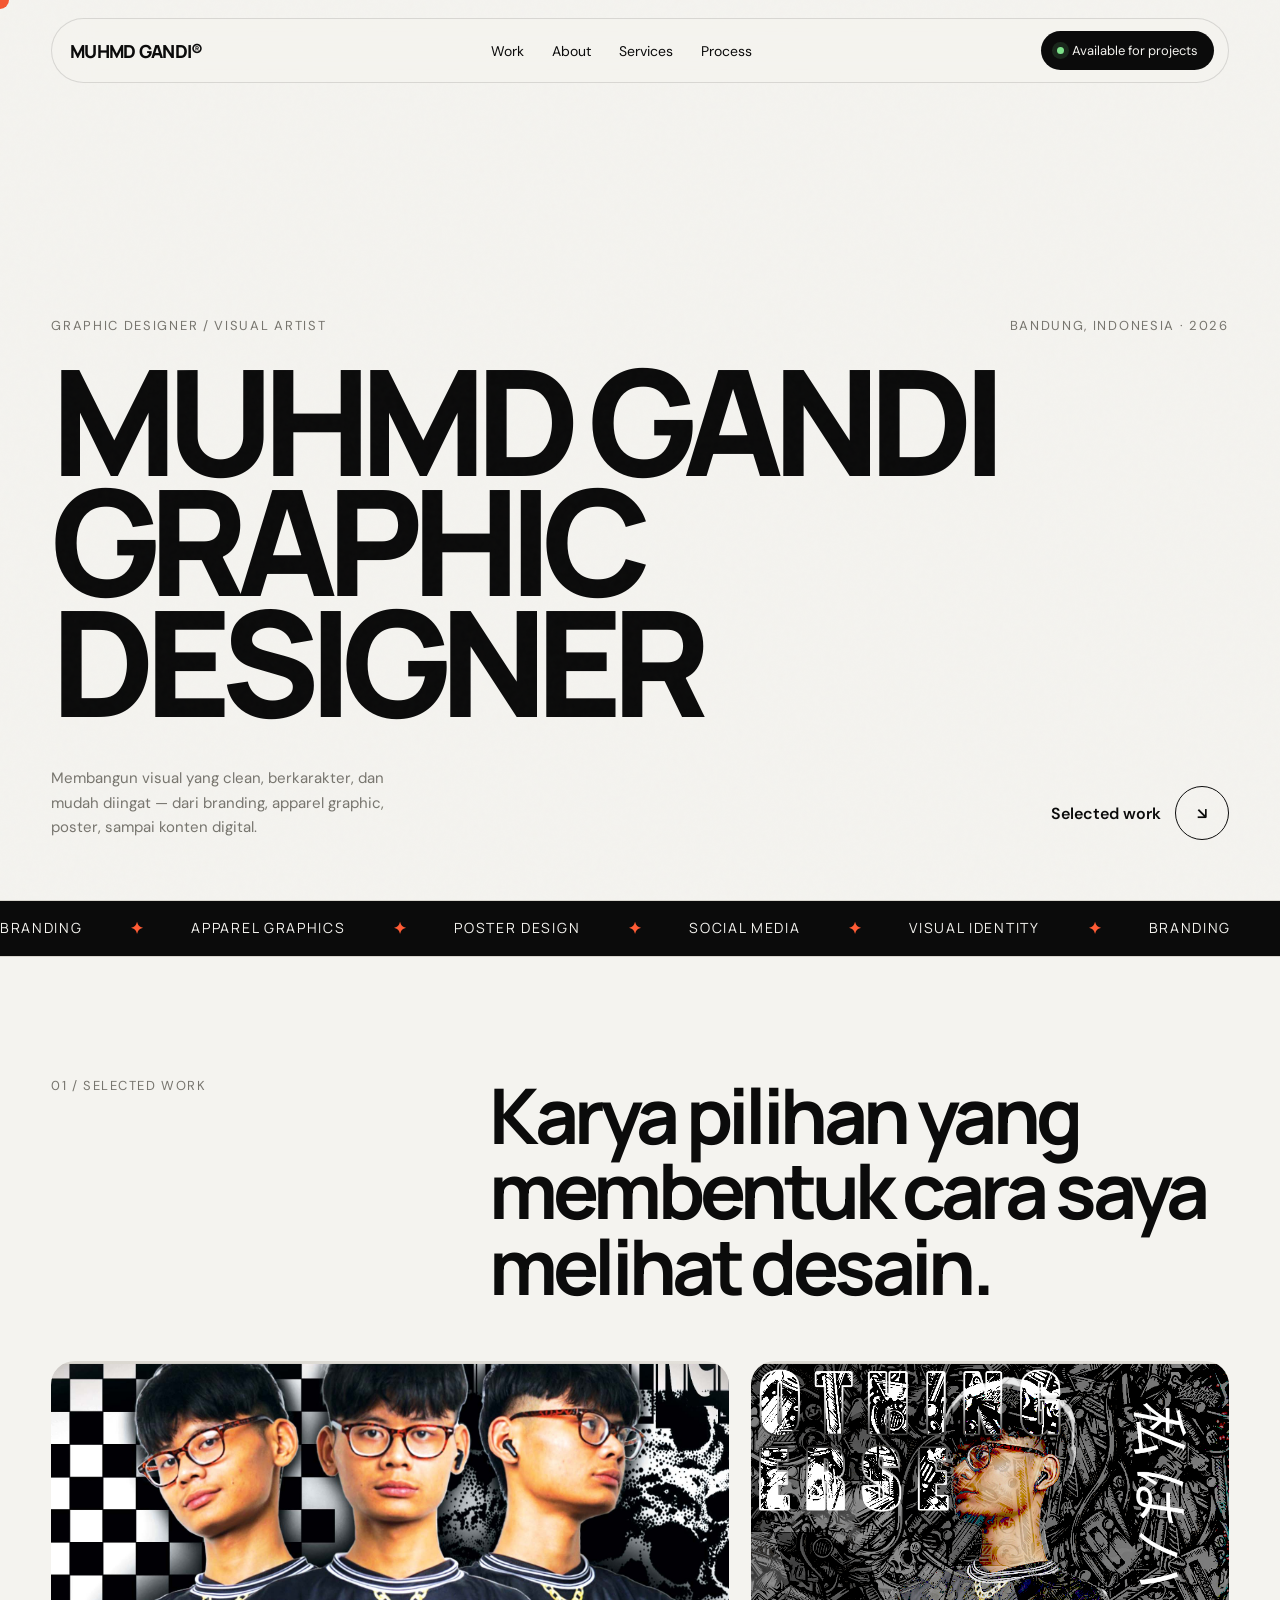
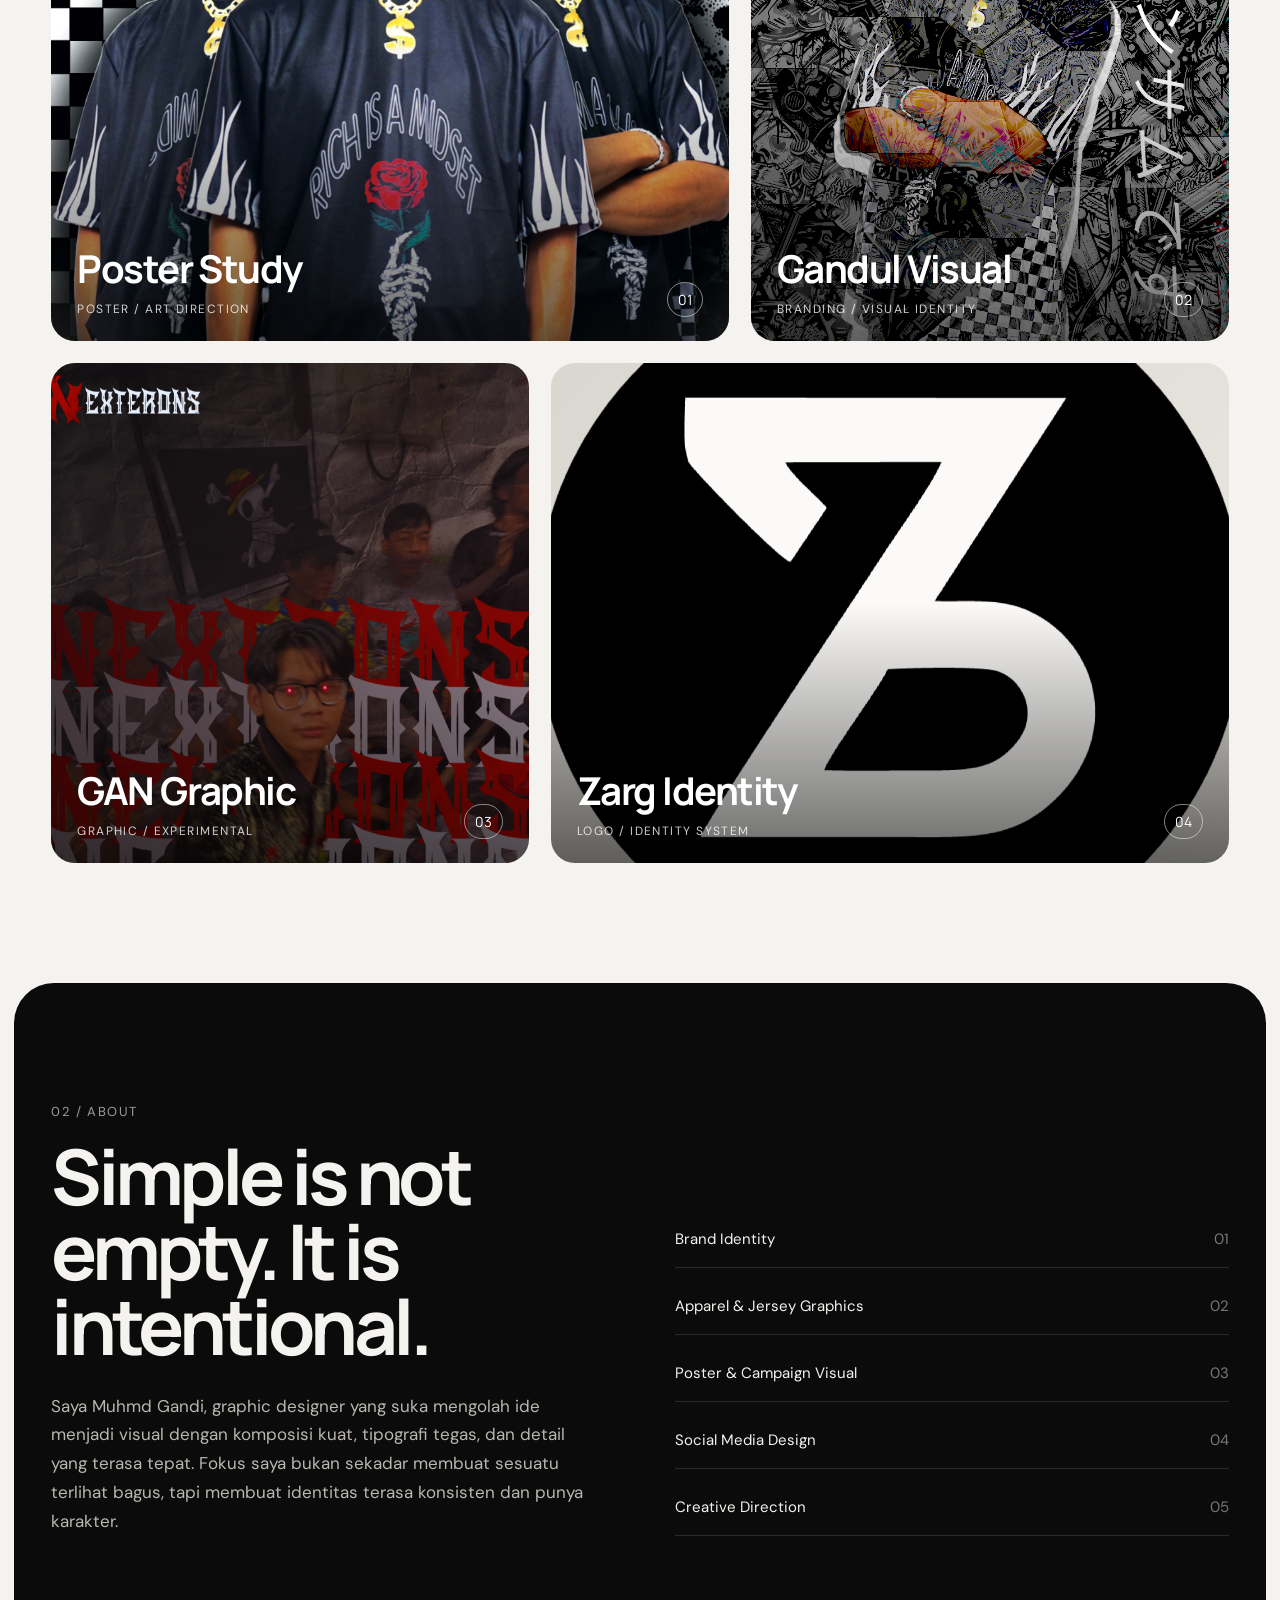
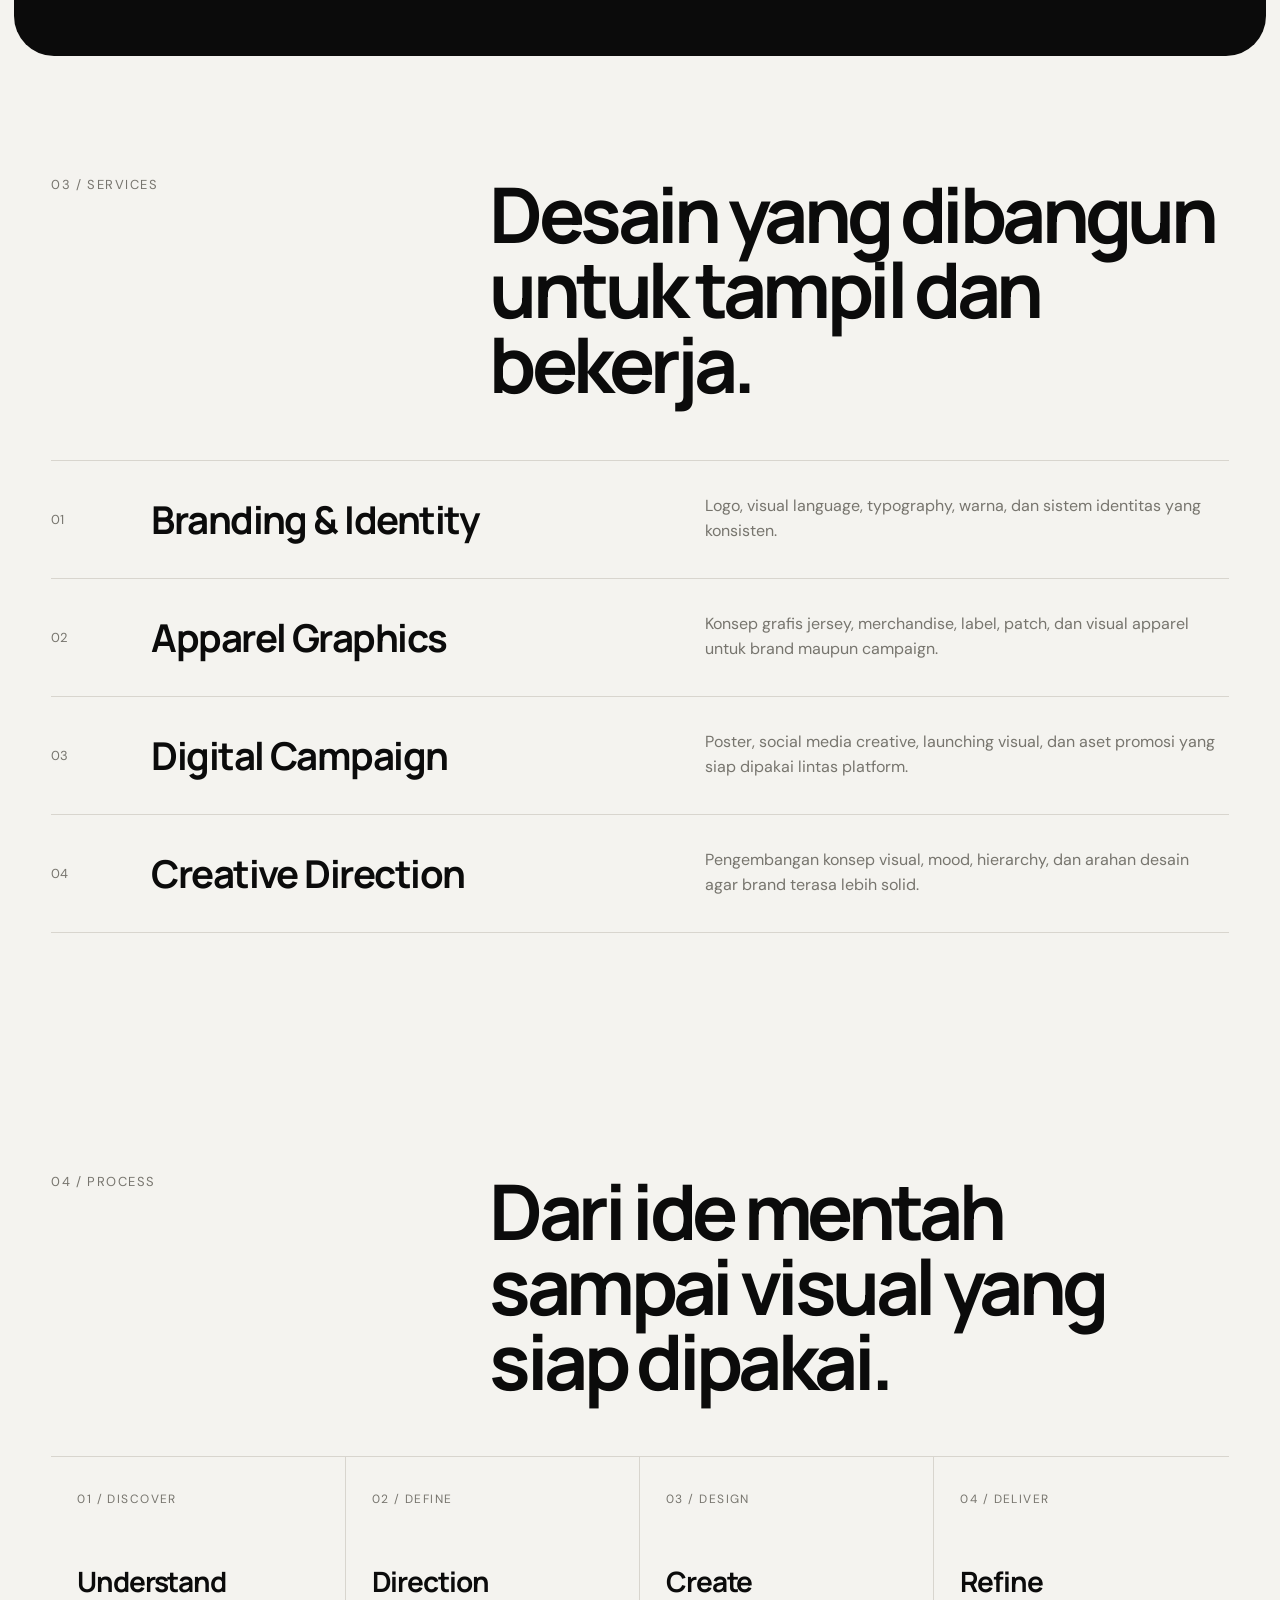
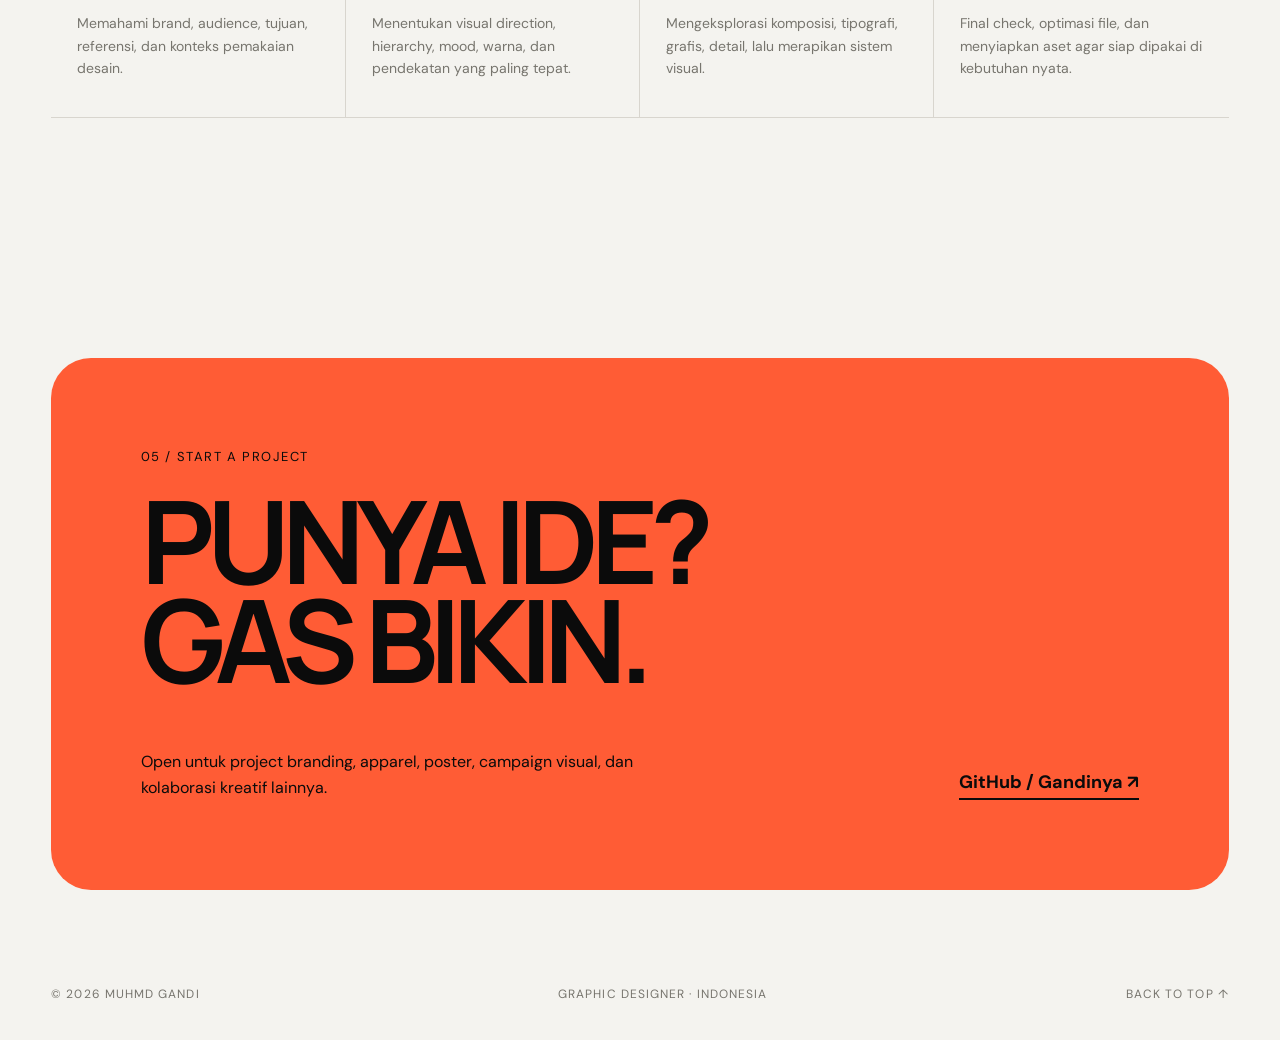
==== commit 211f5e34: "Harden portfolio images and add design process section" ====
--- a/index.html
+++ b/index.html
@@ -4,107 +4,47 @@
   <meta charset="UTF-8" />
   <meta name="viewport" content="width=device-width, initial-scale=1.0" />
   <meta name="theme-color" content="#0b0b0b" />
+  <meta name="color-scheme" content="light" />
   <meta name="description" content="Portofolio Muhmd Gandi — Graphic Designer. Branding, apparel graphics, poster, social media, dan visual identity." />
+  <meta property="og:title" content="Muhmd Gandi — Graphic Designer" />
+  <meta property="og:description" content="Selected work, visual identity, apparel graphics, poster, dan creative direction oleh Muhmd Gandi." />
+  <meta property="og:type" content="website" />
   <title>Muhmd Gandi — Graphic Designer</title>
+  <link rel="icon" href="data:image/svg+xml,%3Csvg xmlns='http://www.w3.org/2000/svg' viewBox='0 0 64 64'%3E%3Crect width='64' height='64' rx='16' fill='%230b0b0b'/%3E%3Ctext x='32' y='42' text-anchor='middle' font-family='Arial' font-size='32' font-weight='700' fill='%23f4f3ef'%3EG%3C/text%3E%3C/svg%3E" />
   <link rel="preconnect" href="https://fonts.googleapis.com" />
   <link rel="preconnect" href="https://fonts.gstatic.com" crossorigin />
   <link href="https://fonts.googleapis.com/css2?family=DM+Sans:wght@400;500;600&family=Manrope:wght@500;600;700;800&display=swap" rel="stylesheet" />
   <style>
-    :root{
-      --bg:#f4f3ef;
-      --ink:#0b0b0b;
-      --muted:#77756e;
-      --line:#d8d5ce;
-      --card:#ebe9e3;
-      --accent:#ff5c35;
-      --pad:clamp(20px,4vw,64px);
-      --radius:24px;
-    }
+    :root{--bg:#f4f3ef;--ink:#0b0b0b;--muted:#77756e;--line:#d8d5ce;--card:#ebe9e3;--accent:#ff5c35;--pad:clamp(20px,4vw,64px);--radius:24px}
     *{box-sizing:border-box;margin:0;padding:0}
     html{scroll-behavior:smooth}
-    body{background:var(--bg);color:var(--ink);font-family:'DM Sans',sans-serif;overflow-x:hidden}
-    a{color:inherit;text-decoration:none}
-    img{display:block;max-width:100%}
-    button{font:inherit}
+    body{background:var(--bg);color:var(--ink);font-family:'DM Sans',Arial,sans-serif;overflow-x:hidden}
+    a{color:inherit;text-decoration:none} img{display:block;max-width:100%} button{font:inherit}
     ::selection{background:var(--ink);color:var(--bg)}
     .noise{position:fixed;inset:0;pointer-events:none;z-index:999;opacity:.035;background-image:url("data:image/svg+xml,%3Csvg viewBox='0 0 180 180' xmlns='http://www.w3.org/2000/svg'%3E%3Cfilter id='n'%3E%3CfeTurbulence type='fractalNoise' baseFrequency='.85' numOctaves='4' stitchTiles='stitch'/%3E%3C/filter%3E%3Crect width='100%25' height='100%25' filter='url(%23n)' opacity='.55'/%3E%3C/svg%3E")}
     #loader{position:fixed;inset:0;background:var(--ink);color:var(--bg);z-index:2000;display:grid;place-items:center;transition:transform .85s cubic-bezier(.77,0,.18,1)}
     #loader.hide{transform:translateY(-100%)}
-    .loader-word{font-family:'Manrope',sans-serif;font-size:clamp(36px,8vw,112px);font-weight:800;letter-spacing:-.07em;overflow:hidden}
+    .loader-word{font-family:'Manrope',Arial,sans-serif;font-size:clamp(36px,8vw,112px);font-weight:800;letter-spacing:-.07em;overflow:hidden}
     .loader-word span{display:inline-block;animation:rise .9s cubic-bezier(.16,1,.3,1)}
     @keyframes rise{from{transform:translateY(110%)}to{transform:translateY(0)}}
     .cursor{width:18px;height:18px;border-radius:50%;background:var(--accent);position:fixed;left:0;top:0;z-index:1200;pointer-events:none;transform:translate(-50%,-50%);transition:width .2s,height .2s,opacity .2s;mix-blend-mode:multiply}
     .cursor.big{width:58px;height:58px;opacity:.55}
     header{position:fixed;top:0;left:0;width:100%;z-index:1000;padding:18px var(--pad)}
     .nav{max-width:1600px;margin:auto;display:flex;align-items:center;justify-content:space-between;padding:12px 14px 12px 18px;border:1px solid rgba(11,11,11,.12);background:rgba(244,243,239,.72);backdrop-filter:blur(18px);border-radius:999px}
-    .brand{font-family:'Manrope';font-weight:800;letter-spacing:-.04em;font-size:18px}
-    .navlinks{display:flex;gap:28px;align-items:center;font-size:14px}
-    .navlinks a{position:relative}
-    .navlinks a:after{content:'';position:absolute;left:0;bottom:-4px;width:100%;height:1px;background:var(--ink);transform:scaleX(0);transform-origin:right;transition:.3s}
-    .navlinks a:hover:after{transform:scaleX(1);transform-origin:left}
-    .pill{display:inline-flex;align-items:center;gap:8px;background:var(--ink);color:var(--bg);padding:11px 16px;border-radius:999px;font-size:13px}
-    .dot{width:7px;height:7px;background:#7de28a;border-radius:50%;box-shadow:0 0 0 5px rgba(125,226,138,.13)}
-    main{max-width:1800px;margin:auto}
-    .hero{min-height:100svh;padding:150px var(--pad) 60px;display:grid;align-content:end;position:relative}
-    .eyebrow{display:flex;justify-content:space-between;gap:20px;color:var(--muted);font-size:13px;text-transform:uppercase;letter-spacing:.13em;margin-bottom:26px}
-    .hero h1{font-family:'Manrope';font-weight:800;font-size:clamp(58px,11.5vw,190px);letter-spacing:-.075em;line-height:.82;max-width:1500px}
-    .hero h1 .line{display:block;overflow:hidden}
-    .hero h1 .line span{display:block;transform:translateY(110%);animation:heroIn 1.05s cubic-bezier(.16,1,.3,1) forwards}
-    .hero h1 .line:nth-child(2) span{animation-delay:.12s}
-    @keyframes heroIn{to{transform:translateY(0)}}
-    .hero-bottom{display:grid;grid-template-columns:1fr 1.2fr;gap:40px;align-items:end;margin-top:44px}
-    .hero-note{max-width:350px;color:var(--muted);font-size:15px;line-height:1.65}
-    .hero-cta{justify-self:end;display:flex;align-items:center;gap:14px;font-weight:600}
-    .arrow-circle{width:54px;height:54px;border:1px solid var(--ink);border-radius:50%;display:grid;place-items:center;transition:.3s}
-    .hero-cta:hover .arrow-circle{transform:rotate(45deg);background:var(--ink);color:var(--bg)}
-    .marquee{border-top:1px solid var(--line);border-bottom:1px solid var(--line);overflow:hidden;padding:17px 0;background:var(--ink);color:var(--bg)}
-    .marquee-track{display:flex;width:max-content;animation:marquee 20s linear infinite}
-    .marquee-track span{font-family:'Manrope';font-size:14px;text-transform:uppercase;letter-spacing:.12em;white-space:nowrap;padding-right:48px}
-    .marquee-track b{color:var(--accent);margin-right:48px}
-    @keyframes marquee{to{transform:translateX(-50%)}}
-    section{padding:120px var(--pad)}
-    .section-head{display:grid;grid-template-columns:.7fr 1.3fr;gap:40px;margin-bottom:58px;align-items:start}
-    .kicker{font-size:13px;text-transform:uppercase;letter-spacing:.12em;color:var(--muted)}
-    .section-head h2{font-family:'Manrope';font-weight:700;font-size:clamp(38px,6vw,88px);letter-spacing:-.06em;line-height:.98;max-width:920px}
-    .work-grid{display:grid;grid-template-columns:repeat(12,1fr);gap:22px}
-    .project{grid-column:span 7;border-radius:var(--radius);overflow:hidden;position:relative;background:#ddd;min-height:580px;isolation:isolate}
-    .project:nth-child(2){grid-column:span 5;min-height:580px}
-    .project:nth-child(3){grid-column:span 5;min-height:500px}
-    .project:nth-child(4){grid-column:span 7;min-height:500px}
-    .project img,.project video{width:100%;height:100%;object-fit:cover;position:absolute;inset:0;transition:transform .8s cubic-bezier(.16,1,.3,1)}
-    .project:hover img,.project:hover video{transform:scale(1.035)}
-    .project:after{content:'';position:absolute;inset:0;background:linear-gradient(to top,rgba(0,0,0,.58),transparent 52%);z-index:1}
-    .project-info{position:absolute;left:26px;right:26px;bottom:24px;color:#fff;z-index:2;display:flex;justify-content:space-between;gap:20px;align-items:end}
-    .project-title{font-family:'Manrope';font-size:clamp(24px,3vw,42px);font-weight:700;letter-spacing:-.04em}
-    .project-type{font-size:12px;text-transform:uppercase;letter-spacing:.12em;opacity:.8;margin-top:6px}
-    .project-index{font-family:'Manrope';font-size:14px;border:1px solid rgba(255,255,255,.5);border-radius:999px;padding:7px 10px}
-    .about{background:var(--ink);color:var(--bg);border-radius:40px;margin:0 14px;padding-left:calc(var(--pad) - 14px);padding-right:calc(var(--pad) - 14px)}
-    .about .kicker,.about .muted{color:#9c9b96}
-    .about-grid{display:grid;grid-template-columns:1fr 1fr;gap:70px;align-items:end}
-    .about-copy h2{font-family:'Manrope';font-size:clamp(42px,6vw,86px);line-height:.98;letter-spacing:-.06em;margin:18px 0 28px}
-    .about-copy p{font-size:17px;line-height:1.7;color:#b9b7b0;max-width:620px}
-    .stack{display:grid;gap:10px}
-    .skill{display:flex;justify-content:space-between;padding:18px 0;border-bottom:1px solid #292929;font-size:15px}
-    .skill span:last-child{color:#777}
-    .services-list{border-top:1px solid var(--line)}
-    .service{display:grid;grid-template-columns:70px 1fr 1fr;gap:30px;padding:32px 0;border-bottom:1px solid var(--line);align-items:center;transition:.3s}
-    .service:hover{padding-left:12px}
-    .service .num{color:var(--muted);font-size:13px}
-    .service h3{font-family:'Manrope';font-size:clamp(24px,3vw,40px);letter-spacing:-.04em}
-    .service p{color:var(--muted);line-height:1.55;max-width:520px}
-    .contact{padding-bottom:70px}
-    .contact-card{background:var(--accent);border-radius:40px;padding:clamp(36px,7vw,100px);position:relative;overflow:hidden}
-    .contact-card .small{font-size:13px;text-transform:uppercase;letter-spacing:.12em;margin-bottom:26px}
-    .contact-card h2{font-family:'Manrope';font-size:clamp(50px,9vw,140px);letter-spacing:-.07em;line-height:.86;max-width:1200px}
-    .contact-row{display:flex;justify-content:space-between;align-items:end;gap:30px;margin-top:60px}
-    .contact-row p{max-width:520px;font-size:16px;line-height:1.6}
-    .contact-link{display:inline-flex;align-items:center;gap:14px;font-weight:700;font-size:18px;border-bottom:2px solid var(--ink);padding-bottom:4px}
-    footer{padding:26px var(--pad) 38px;display:flex;justify-content:space-between;gap:20px;color:var(--muted);font-size:12px;text-transform:uppercase;letter-spacing:.09em}
-    [data-reveal]{opacity:0;transform:translateY(45px);transition:opacity .9s cubic-bezier(.16,1,.3,1),transform .9s cubic-bezier(.16,1,.3,1)}
-    [data-reveal].visible{opacity:1;transform:none}
-    @media(max-width:900px){
-      .navlinks{display:none}.cursor{display:none}.hero{padding-top:125px}.eyebrow span:last-child{display:none}.hero-bottom{grid-template-columns:1fr}.hero-cta{justify-self:start}.section-head{grid-template-columns:1fr;gap:18px}.work-grid{display:grid;grid-template-columns:1fr}.project,.project:nth-child(2),.project:nth-child(3),.project:nth-child(4){grid-column:auto;min-height:62vw}.about-grid{grid-template-columns:1fr;gap:52px}.service{grid-template-columns:42px 1fr}.service p{grid-column:2}.contact-row{align-items:start;flex-direction:column}section{padding-top:88px;padding-bottom:88px}.about{border-radius:28px}.contact-card{border-radius:28px}}
-    @media(max-width:560px){.hero h1{font-size:18.5vw}.project,.project:nth-child(2),.project:nth-child(3),.project:nth-child(4){min-height:110vw}.project-info{left:18px;right:18px;bottom:18px}.brand{font-size:16px}.pill{padding:10px 13px}.pill .status-text{display:none}footer{flex-direction:column}.service{padding:24px 0}.contact-card h2{font-size:17vw}}
+    .brand{font-family:'Manrope',Arial,sans-serif;font-weight:800;letter-spacing:-.04em;font-size:18px}.navlinks{display:flex;gap:28px;align-items:center;font-size:14px}.navlinks a{position:relative}.navlinks a:after{content:'';position:absolute;left:0;bottom:-4px;width:100%;height:1px;background:var(--ink);transform:scaleX(0);transform-origin:right;transition:.3s}.navlinks a:hover:after{transform:scaleX(1);transform-origin:left}
+    .pill{display:inline-flex;align-items:center;gap:8px;background:var(--ink);color:var(--bg);padding:11px 16px;border-radius:999px;font-size:13px}.dot{width:7px;height:7px;background:#7de28a;border-radius:50%;box-shadow:0 0 0 5px rgba(125,226,138,.13)}
+    main{max-width:1800px;margin:auto}.hero{min-height:100svh;padding:150px var(--pad) 60px;display:grid;align-content:end;position:relative}.eyebrow{display:flex;justify-content:space-between;gap:20px;color:var(--muted);font-size:13px;text-transform:uppercase;letter-spacing:.13em;margin-bottom:26px}.hero h1{font-family:'Manrope',Arial,sans-serif;font-weight:800;font-size:clamp(58px,11.5vw,190px);letter-spacing:-.075em;line-height:.82;max-width:1500px}.hero h1 .line{display:block;overflow:hidden}.hero h1 .line span{display:block;transform:translateY(110%);animation:heroIn 1.05s cubic-bezier(.16,1,.3,1) forwards}.hero h1 .line:nth-child(2) span{animation-delay:.12s}@keyframes heroIn{to{transform:translateY(0)}}
+    .hero-bottom{display:grid;grid-template-columns:1fr 1.2fr;gap:40px;align-items:end;margin-top:44px}.hero-note{max-width:350px;color:var(--muted);font-size:15px;line-height:1.65}.hero-cta{justify-self:end;display:flex;align-items:center;gap:14px;font-weight:600}.arrow-circle{width:54px;height:54px;border:1px solid var(--ink);border-radius:50%;display:grid;place-items:center;transition:.3s}.hero-cta:hover .arrow-circle{transform:rotate(45deg);background:var(--ink);color:var(--bg)}
+    .marquee{border-top:1px solid var(--line);border-bottom:1px solid var(--line);overflow:hidden;padding:17px 0;background:var(--ink);color:var(--bg)}.marquee-track{display:flex;width:max-content;animation:marquee 20s linear infinite}.marquee-track span{font-family:'Manrope',Arial,sans-serif;font-size:14px;text-transform:uppercase;letter-spacing:.12em;white-space:nowrap;padding-right:48px}.marquee-track b{color:var(--accent);margin-right:48px}@keyframes marquee{to{transform:translateX(-50%)}}
+    section{padding:120px var(--pad)}.section-head{display:grid;grid-template-columns:.7fr 1.3fr;gap:40px;margin-bottom:58px;align-items:start}.kicker{font-size:13px;text-transform:uppercase;letter-spacing:.12em;color:var(--muted)}.section-head h2{font-family:'Manrope',Arial,sans-serif;font-weight:700;font-size:clamp(38px,6vw,88px);letter-spacing:-.06em;line-height:.98;max-width:920px}
+    .work-grid{display:grid;grid-template-columns:repeat(12,1fr);gap:22px}.project{grid-column:span 7;border-radius:var(--radius);overflow:hidden;position:relative;background:linear-gradient(135deg,#dad7d0,#ebe9e3);min-height:580px;isolation:isolate}.project:nth-child(2){grid-column:span 5;min-height:580px}.project:nth-child(3){grid-column:span 5;min-height:500px}.project:nth-child(4){grid-column:span 7;min-height:500px}.project img,.project video{width:100%;height:100%;object-fit:cover;position:absolute;inset:0;transition:transform .8s cubic-bezier(.16,1,.3,1),opacity .35s ease;z-index:0}.project:hover img,.project:hover video{transform:scale(1.035)}.project:after{content:'';position:absolute;inset:0;background:linear-gradient(to top,rgba(0,0,0,.58),transparent 52%);z-index:1}.project.image-loading:before,.project.image-error:before{position:absolute;inset:0;display:grid;place-items:center;z-index:0;font:600 12px/1 'DM Sans',Arial,sans-serif;letter-spacing:.14em;color:#77756e}.project.image-loading:before{content:'LOADING PROJECT';animation:pulse 1.3s ease-in-out infinite}.project.image-error:before{content:'PROJECT PREVIEW UNAVAILABLE';background:linear-gradient(135deg,#dad7d0,#ebe9e3)}.project.image-error img{display:none}@keyframes pulse{50%{opacity:.4}}.project-info{position:absolute;left:26px;right:26px;bottom:24px;color:#fff;z-index:2;display:flex;justify-content:space-between;gap:20px;align-items:end}.project-title{font-family:'Manrope',Arial,sans-serif;font-size:clamp(24px,3vw,42px);font-weight:700;letter-spacing:-.04em}.project-type{font-size:12px;text-transform:uppercase;letter-spacing:.12em;opacity:.8;margin-top:6px}.project-index{font-family:'Manrope',Arial,sans-serif;font-size:14px;border:1px solid rgba(255,255,255,.5);border-radius:999px;padding:7px 10px}
+    .about{background:var(--ink);color:var(--bg);border-radius:40px;margin:0 14px;padding-left:calc(var(--pad) - 14px);padding-right:calc(var(--pad) - 14px)}.about .kicker,.about .muted{color:#9c9b96}.about-grid{display:grid;grid-template-columns:1fr 1fr;gap:70px;align-items:end}.about-copy h2{font-family:'Manrope',Arial,sans-serif;font-size:clamp(42px,6vw,86px);line-height:.98;letter-spacing:-.06em;margin:18px 0 28px}.about-copy p{font-size:17px;line-height:1.7;color:#b9b7b0;max-width:620px}.stack{display:grid;gap:10px}.skill{display:flex;justify-content:space-between;padding:18px 0;border-bottom:1px solid #292929;font-size:15px}.skill span:last-child{color:#777}
+    .services-list{border-top:1px solid var(--line)}.service{display:grid;grid-template-columns:70px 1fr 1fr;gap:30px;padding:32px 0;border-bottom:1px solid var(--line);align-items:center;transition:.3s}.service:hover{padding-left:12px}.service .num{color:var(--muted);font-size:13px}.service h3{font-family:'Manrope',Arial,sans-serif;font-size:clamp(24px,3vw,40px);letter-spacing:-.04em}.service p{color:var(--muted);line-height:1.55;max-width:520px}
+    .process-grid{display:grid;grid-template-columns:repeat(4,1fr);border-top:1px solid var(--line);border-bottom:1px solid var(--line)}.process-card{padding:34px 26px 38px;border-right:1px solid var(--line);min-height:260px;display:flex;flex-direction:column;justify-content:space-between}.process-card:last-child{border-right:0}.process-num{font-size:12px;color:var(--muted);letter-spacing:.12em}.process-card h3{font-family:'Manrope',Arial,sans-serif;font-size:28px;letter-spacing:-.04em;margin:34px 0 12px}.process-card p{color:var(--muted);line-height:1.6;font-size:14px}
+    .contact{padding-bottom:70px}.contact-card{background:var(--accent);border-radius:40px;padding:clamp(36px,7vw,100px);position:relative;overflow:hidden}.contact-card .small{font-size:13px;text-transform:uppercase;letter-spacing:.12em;margin-bottom:26px}.contact-card h2{font-family:'Manrope',Arial,sans-serif;font-size:clamp(50px,9vw,140px);letter-spacing:-.07em;line-height:.86;max-width:1200px}.contact-row{display:flex;justify-content:space-between;align-items:end;gap:30px;margin-top:60px}.contact-row p{max-width:520px;font-size:16px;line-height:1.6}.contact-link{display:inline-flex;align-items:center;gap:14px;font-weight:700;font-size:18px;border-bottom:2px solid var(--ink);padding-bottom:4px}
+    footer{padding:26px var(--pad) 38px;display:flex;justify-content:space-between;gap:20px;color:var(--muted);font-size:12px;text-transform:uppercase;letter-spacing:.09em}[data-reveal]{opacity:0;transform:translateY(45px);transition:opacity .9s cubic-bezier(.16,1,.3,1),transform .9s cubic-bezier(.16,1,.3,1)}[data-reveal].visible{opacity:1;transform:none}
+    @media(max-width:900px){.navlinks{display:none}.cursor{display:none}.hero{padding-top:125px}.eyebrow span:last-child{display:none}.hero-bottom{grid-template-columns:1fr}.hero-cta{justify-self:start}.section-head{grid-template-columns:1fr;gap:18px}.work-grid{grid-template-columns:1fr}.project,.project:nth-child(2),.project:nth-child(3),.project:nth-child(4){grid-column:auto;min-height:62vw}.about-grid{grid-template-columns:1fr;gap:52px}.service{grid-template-columns:42px 1fr}.service p{grid-column:2}.process-grid{grid-template-columns:1fr 1fr}.process-card:nth-child(2){border-right:0}.process-card:nth-child(-n+2){border-bottom:1px solid var(--line)}.contact-row{align-items:start;flex-direction:column}section{padding-top:88px;padding-bottom:88px}.about{border-radius:28px}.contact-card{border-radius:28px}}
+    @media(max-width:560px){.hero h1{font-size:18.5vw}.project,.project:nth-child(2),.project:nth-child(3),.project:nth-child(4){min-height:110vw}.project-info{left:18px;right:18px;bottom:18px}.brand{font-size:16px}.pill{padding:10px 13px}.pill .status-text{display:none}footer{flex-direction:column}.service{padding:24px 0}.contact-card h2{font-size:17vw}.process-grid{grid-template-columns:1fr}.process-card,.process-card:nth-child(2){border-right:0;border-bottom:1px solid var(--line)}.process-card:last-child{border-bottom:0;min-height:220px}}
     @media(prefers-reduced-motion:reduce){*{animation:none!important;transition:none!important;scroll-behavior:auto!important}.hero h1 .line span{transform:none}[data-reveal]{opacity:1;transform:none}}
   </style>
 </head>
@@ -112,141 +52,43 @@
   <div id="loader"><div class="loader-word"><span>GANDI.</span></div></div>
   <div class="noise"></div>
   <div class="cursor" id="cursor"></div>
+  <header><nav class="nav"><a class="brand" href="#home">MUHMD GANDI®</a><div class="navlinks"><a href="#work">Work</a><a href="#about">About</a><a href="#services">Services</a><a href="#process">Process</a></div><a class="pill" href="#contact"><span class="dot"></span><span class="status-text">Available for projects</span></a></nav></header>
+  <main>
+    <section class="hero" id="home"><div class="eyebrow"><span>Graphic Designer / Visual Artist</span><span>Bandung, Indonesia · 2026</span></div><h1 aria-label="Muhmd Gandi Graphic Designer"><span class="line"><span>MUHMD GANDI</span></span><span class="line"><span>GRAPHIC DESIGNER</span></span></h1><div class="hero-bottom"><p class="hero-note">Membangun visual yang clean, berkarakter, dan mudah diingat — dari branding, apparel graphic, poster, sampai konten digital.</p><a href="#work" class="hero-cta">Selected work <span class="arrow-circle">↘</span></a></div></section>
+    <div class="marquee" aria-hidden="true"><div class="marquee-track"><span>BRANDING</span><b>✦</b><span>APPAREL GRAPHICS</span><b>✦</b><span>POSTER DESIGN</span><b>✦</b><span>SOCIAL MEDIA</span><b>✦</b><span>VISUAL IDENTITY</span><b>✦</b><span>BRANDING</span><b>✦</b><span>APPAREL GRAPHICS</span><b>✦</b><span>POSTER DESIGN</span><b>✦</b><span>SOCIAL MEDIA</span><b>✦</b><span>VISUAL IDENTITY</span><b>✦</b></div></div>
+    <section id="work"><div class="section-head" data-reveal><div class="kicker">01 / Selected Work</div><h2>Karya pilihan yang membentuk cara saya melihat desain.</h2></div><div class="work-grid">
+      <article class="project image-loading" data-reveal><img data-project-image src="poster.jpg" alt="Poster design by Muhmd Gandi" loading="lazy" decoding="async" /><div class="project-info"><div><div class="project-title">Poster Study</div><div class="project-type">Poster / Art Direction</div></div><span class="project-index">01</span></div></article>
+      <article class="project image-loading" data-reveal><img data-project-image src="gandul.jpg" alt="Brand visual project by Muhmd Gandi" loading="lazy" decoding="async" /><div class="project-info"><div><div class="project-title">Gandul Visual</div><div class="project-type">Branding / Visual Identity</div></div><span class="project-index">02</span></div></article>
+      <article class="project image-loading" data-reveal><img data-project-image src="GAN.png" alt="Graphic artwork by Muhmd Gandi" loading="lazy" decoding="async" /><div class="project-info"><div><div class="project-title">GAN Graphic</div><div class="project-type">Graphic / Experimental</div></div><span class="project-index">03</span></div></article>
+      <article class="project image-loading" data-reveal><img data-project-image src="Logo%20Zarg.png" alt="Zarg logo design by Muhmd Gandi" loading="lazy" decoding="async" /><div class="project-info"><div><div class="project-title">Zarg Identity</div><div class="project-type">Logo / Identity System</div></div><span class="project-index">04</span></div></article>
+    </div></section>
+    <section class="about" id="about"><div class="about-grid"><div class="about-copy" data-reveal><div class="kicker">02 / About</div><h2>Simple is not empty. It is intentional.</h2><p>Saya Muhmd Gandi, graphic designer yang suka mengolah ide menjadi visual dengan komposisi kuat, tipografi tegas, dan detail yang terasa tepat. Fokus saya bukan sekadar membuat sesuatu terlihat bagus, tapi membuat identitas terasa konsisten dan punya karakter.</p></div><div class="stack" data-reveal><div class="skill"><span>Brand Identity</span><span>01</span></div><div class="skill"><span>Apparel & Jersey Graphics</span><span>02</span></div><div class="skill"><span>Poster & Campaign Visual</span><span>03</span></div><div class="skill"><span>Social Media Design</span><span>04</span></div><div class="skill"><span>Creative Direction</span><span>05</span></div></div></div></section>
+    <section id="services"><div class="section-head" data-reveal><div class="kicker">03 / Services</div><h2>Desain yang dibangun untuk tampil dan bekerja.</h2></div><div class="services-list"><div class="service" data-reveal><span class="num">01</span><h3>Branding & Identity</h3><p>Logo, visual language, typography, warna, dan sistem identitas yang konsisten.</p></div><div class="service" data-reveal><span class="num">02</span><h3>Apparel Graphics</h3><p>Konsep grafis jersey, merchandise, label, patch, dan visual apparel untuk brand maupun campaign.</p></div><div class="service" data-reveal><span class="num">03</span><h3>Digital Campaign</h3><p>Poster, social media creative, launching visual, dan aset promosi yang siap dipakai lintas platform.</p></div><div class="service" data-reveal><span class="num">04</span><h3>Creative Direction</h3><p>Pengembangan konsep visual, mood, hierarchy, dan arahan desain agar brand terasa lebih solid.</p></div></div></section>
+    <section id="process"><div class="section-head" data-reveal><div class="kicker">04 / Process</div><h2>Dari ide mentah sampai visual yang siap dipakai.</h2></div><div class="process-grid"><article class="process-card" data-reveal><span class="process-num">01 / DISCOVER</span><div><h3>Understand</h3><p>Memahami brand, audience, tujuan, referensi, dan konteks pemakaian desain.</p></div></article><article class="process-card" data-reveal><span class="process-num">02 / DEFINE</span><div><h3>Direction</h3><p>Menentukan visual direction, hierarchy, mood, warna, dan pendekatan yang paling tepat.</p></div></article><article class="process-card" data-reveal><span class="process-num">03 / DESIGN</span><div><h3>Create</h3><p>Mengeksplorasi komposisi, tipografi, grafis, detail, lalu merapikan sistem visual.</p></div></article><article class="process-card" data-reveal><span class="process-num">04 / DELIVER</span><div><h3>Refine</h3><p>Final check, optimasi file, dan menyiapkan aset agar siap dipakai di kebutuhan nyata.</p></div></article></div></section>
+    <section class="contact" id="contact"><div class="contact-card" data-reveal><div class="small">05 / Start a project</div><h2>PUNYA IDE?<br>GAS BIKIN.</h2><div class="contact-row"><p>Open untuk project branding, apparel, poster, campaign visual, dan kolaborasi kreatif lainnya.</p><a class="contact-link" href="https://github.com/Gandinya" target="_blank" rel="noreferrer">GitHub / Gandinya ↗</a></div></div></section>
+  </main>
+  <footer><span>© <span id="year"></span> Muhmd Gandi</span><span>Graphic Designer · Indonesia</span><a href="#home">Back to top ↑</a></footer>
+  <noscript><style>#loader{display:none}[data-reveal]{opacity:1;transform:none}.project.image-loading:before{content:'PROJECT PREVIEW'}</style></noscript>
+  <script>
+    const loader=document.getElementById('loader');
+    window.addEventListener('load',()=>setTimeout(()=>loader.classList.add('hide'),700));
+    setTimeout(()=>loader.classList.add('hide'),3500);
+    document.getElementById('year').textContent=new Date().getFullYear();
 
-  <header>
-    <nav class="nav">
-      <a class="brand" href="#home">MUHMD GANDI®</a>
-      <div class="navlinks">
-        <a href="#work">Work</a>
-        <a href="#about">About</a>
-        <a href="#services">Services</a>
-      </div>
-      <a class="pill" href="#contact"><span class="dot"></span><span class="status-text">Available for projects</span></a>
-    </nav>
-  </header>
+    const revealObserver=new IntersectionObserver(entries=>{entries.forEach(entry=>{if(entry.isIntersecting){entry.target.classList.add('visible');revealObserver.unobserve(entry.target)}})},{threshold:.12});
+    document.querySelectorAll('[data-reveal]').forEach(el=>revealObserver.observe(el));
 
-  <main>
-    <section class="hero" id="home">
-      <div class="eyebrow"><span>Graphic Designer / Visual Artist</span><span>Bandung, Indonesia · 2026</span></div>
-      <h1 aria-label="Muhmd Gandi Graphic Designer">
-        <span class="line"><span>MUHMD GANDI</span></span>
-        <span class="line"><span>GRAPHIC DESIGNER</span></span>
-      </h1>
-      <div class="hero-bottom">
-        <p class="hero-note">Membangun visual yang clean, berkarakter, dan mudah diingat — dari branding, apparel graphic, poster, sampai konten digital.</p>
-        <a href="#work" class="hero-cta">Selected work <span class="arrow-circle">↘</span></a>
-      </div>
-    </section>
+    document.querySelectorAll('img[data-project-image]').forEach(img=>{
+      const card=img.closest('.project');
+      const loaded=()=>{card.classList.remove('image-loading','image-error')};
+      const failed=()=>{card.classList.remove('image-loading');card.classList.add('image-error');img.hidden=true};
+      if(img.complete){img.naturalWidth>0?loaded():failed()}else{img.addEventListener('load',loaded,{once:true});img.addEventListener('error',failed,{once:true})}
+    });
 
-    <div class="marquee" aria-hidden="true">
-      <div class="marquee-track">
-        <span>BRANDING</span><b>✦</b><span>APPAREL GRAPHICS</span><b>✦</b><span>POSTER DESIGN</span><b>✦</b><span>SOCIAL MEDIA</span><b>✦</b><span>VISUAL IDENTITY</span><b>✦</b>
-        <span>BRANDING</span><b>✦</b><span>APPAREL GRAPHICS</span><b>✦</b><span>POSTER DESIGN</span><b>✦</b><span>SOCIAL MEDIA</span><b>✦</b><span>VISUAL IDENTITY</span><b>✦</b>
-      </div>
-    </div>
+    const cursor=document.getElementById('cursor');
+    if(window.matchMedia('(pointer:fine)').matches){window.addEventListener('mousemove',e=>{cursor.style.transform=`translate(${e.clientX}px, ${e.clientY}px) translate(-50%,-50%)`});document.querySelectorAll('a,.project').forEach(el=>{el.addEventListener('mouseenter',()=>cursor.classList.add('big'));el.addEventListener('mouseleave',()=>cursor.classList.remove('big'))})}
 
-    <section id="work">
-      <div class="section-head" data-reveal>
-        <div class="kicker">01 / Selected Work</div>
-        <h2>Karya pilihan yang membentuk cara saya melihat desain.</h2>
-      </div>
-      <div class="work-grid">
-        <article class="project" data-reveal>
-          <img src="poster.jpg" alt="Poster design by Muhmd Gandi" loading="lazy" />
-          <div class="project-info"><div><div class="project-title">Poster Study</div><div class="project-type">Poster / Art Direction</div></div><span class="project-index">01</span></div>
-        </article>
-        <article class="project" data-reveal>
-          <img src="gandul.jpg" alt="Brand visual project by Muhmd Gandi" loading="lazy" />
-          <div class="project-info"><div><div class="project-title">Gandul Visual</div><div class="project-type">Branding / Visual Identity</div></div><span class="project-index">02</span></div>
-        </article>
-        <article class="project" data-reveal>
-          <img src="GAN.png" alt="Graphic artwork by Muhmd Gandi" loading="lazy" />
-          <div class="project-info"><div><div class="project-title">GAN Graphic</div><div class="project-type">Graphic / Experimental</div></div><span class="project-index">03</span></div>
-        </article>
-        <article class="project" data-reveal>
-          <img src="Logo Zarg.png" alt="Zarg logo design by Muhmd Gandi" loading="lazy" />
-          <div class="project-info"><div><div class="project-title">Zarg Identity</div><div class="project-type">Logo / Identity System</div></div><span class="project-index">04</span></div>
-        </article>
-      </div>
-    </section>
-
-    <section class="about" id="about">
-      <div class="about-grid">
-        <div class="about-copy" data-reveal>
-          <div class="kicker">02 / About</div>
-          <h2>Simple is not empty. It is intentional.</h2>
-          <p>Saya Muhmd Gandi, graphic designer yang suka mengolah ide menjadi visual dengan komposisi kuat, tipografi tegas, dan detail yang terasa tepat. Fokus saya bukan sekadar membuat sesuatu terlihat bagus, tapi membuat identitas terasa konsisten dan punya karakter.</p>
-        </div>
-        <div class="stack" data-reveal>
-          <div class="skill"><span>Brand Identity</span><span>01</span></div>
-          <div class="skill"><span>Apparel & Jersey Graphics</span><span>02</span></div>
-          <div class="skill"><span>Poster & Campaign Visual</span><span>03</span></div>
-          <div class="skill"><span>Social Media Design</span><span>04</span></div>
-          <div class="skill"><span>Creative Direction</span><span>05</span></div>
-        </div>
-      </div>
-    </section>
-
-    <section id="services">
-      <div class="section-head" data-reveal>
-        <div class="kicker">03 / Services</div>
-        <h2>Desain yang dibangun untuk tampil dan bekerja.</h2>
-      </div>
-      <div class="services-list">
-        <div class="service" data-reveal><span class="num">01</span><h3>Branding & Identity</h3><p>Logo, visual language, typography, warna, dan sistem identitas yang konsisten.</p></div>
-        <div class="service" data-reveal><span class="num">02</span><h3>Apparel Graphics</h3><p>Konsep grafis jersey, merchandise, label, patch, dan visual apparel untuk brand maupun campaign.</p></div>
-        <div class="service" data-reveal><span class="num">03</span><h3>Digital Campaign</h3><p>Poster, social media creative, launching visual, dan aset promosi yang siap dipakai lintas platform.</p></div>
-        <div class="service" data-reveal><span class="num">04</span><h3>Creative Direction</h3><p>Pengembangan konsep visual, mood, hierarchy, dan arahan desain agar brand terasa lebih solid.</p></div>
-      </div>
-    </section>
-
-    <section class="contact" id="contact">
-      <div class="contact-card" data-reveal>
-        <div class="small">04 / Start a project</div>
-        <h2>PUNYA IDE?<br>GAS BIKIN.</h2>
-        <div class="contact-row">
-          <p>Open untuk project branding, apparel, poster, campaign visual, dan kolaborasi kreatif lainnya.</p>
-          <a class="contact-link" href="https://github.com/Gandinya" target="_blank" rel="noreferrer">GitHub / Gandinya ↗</a>
-        </div>
-      </div>
-    </section>
-  </main>
-
-  <footer><span>© <span id="year"></span> Muhmd Gandi</span><span>Graphic Designer · Indonesia</span><a href="#home">Back to top ↑</a></footer>
-
-  <script>
-    const loader = document.getElementById('loader');
-    window.addEventListener('load', () => setTimeout(() => loader.classList.add('hide'), 700));
-    document.getElementById('year').textContent = new Date().getFullYear();
-
-    const revealObserver = new IntersectionObserver((entries) => {
-      entries.forEach(entry => {
-        if(entry.isIntersecting){ entry.target.classList.add('visible'); revealObserver.unobserve(entry.target); }
-      });
-    }, { threshold:.12 });
-    document.querySelectorAll('[data-reveal]').forEach(el => revealObserver.observe(el));
-
-    const cursor = document.getElementById('cursor');
-    if(window.matchMedia('(pointer:fine)').matches){
-      window.addEventListener('mousemove', e => {
-        cursor.style.transform = `translate(${e.clientX}px, ${e.clientY}px) translate(-50%,-50%)`;
-      });
-      document.querySelectorAll('a,.project').forEach(el => {
-        el.addEventListener('mouseenter', () => cursor.classList.add('big'));
-        el.addEventListener('mouseleave', () => cursor.classList.remove('big'));
-      });
-    }
-
-    window.addEventListener('scroll', () => {
-      const y = window.scrollY;
-      document.querySelectorAll('.project img').forEach((img, i) => {
-        const card = img.closest('.project');
-        const rect = card.getBoundingClientRect();
-        if(rect.top < innerHeight && rect.bottom > 0){
-          img.style.transform = `translateY(${(rect.top-innerHeight/2)*-0.018}px) scale(1.045)`;
-        }
-      });
-    }, {passive:true});
+    if(!window.matchMedia('(prefers-reduced-motion: reduce)').matches){window.addEventListener('scroll',()=>{document.querySelectorAll('.project img:not([hidden])').forEach(img=>{const card=img.closest('.project');const rect=card.getBoundingClientRect();if(rect.top<innerHeight&&rect.bottom>0){img.style.transform=`translateY(${(rect.top-innerHeight/2)*-.018}px) scale(1.045)`}})},{passive:true})}
   </script>
 </body>
 </html>
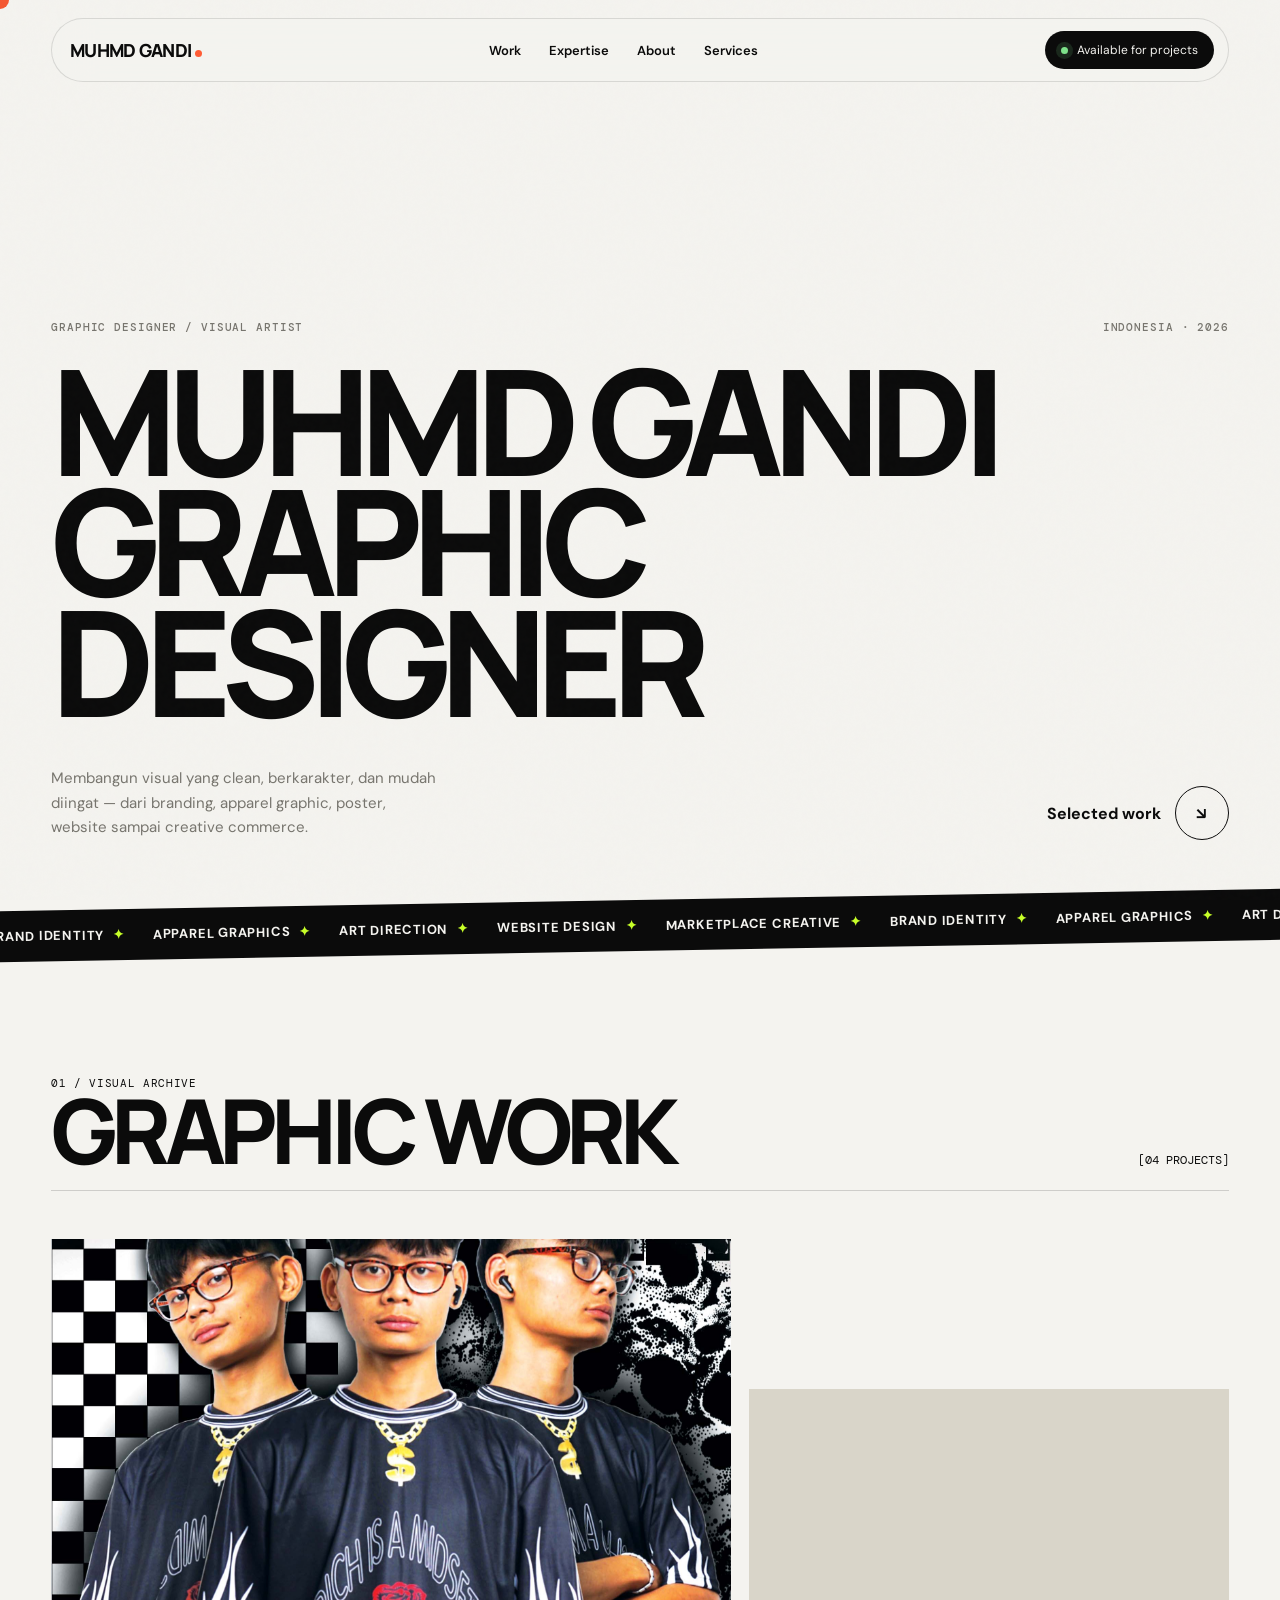
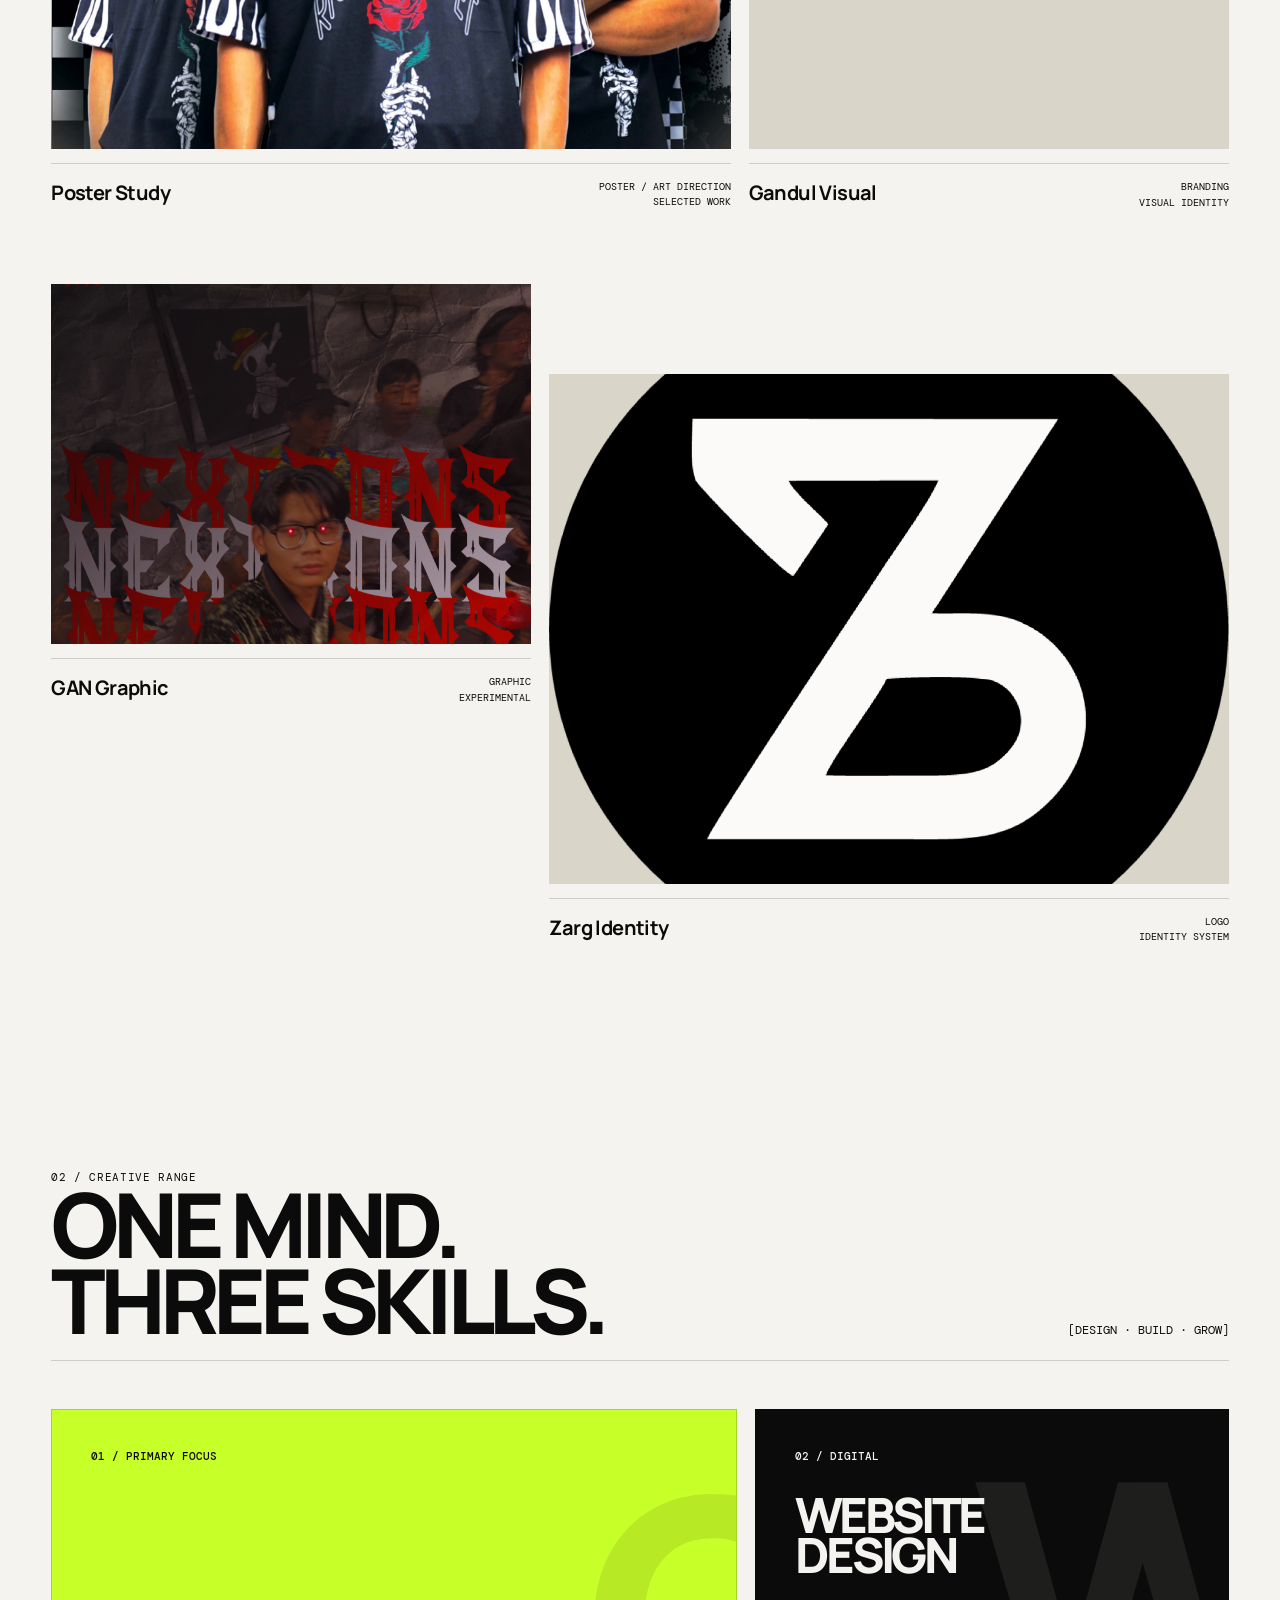
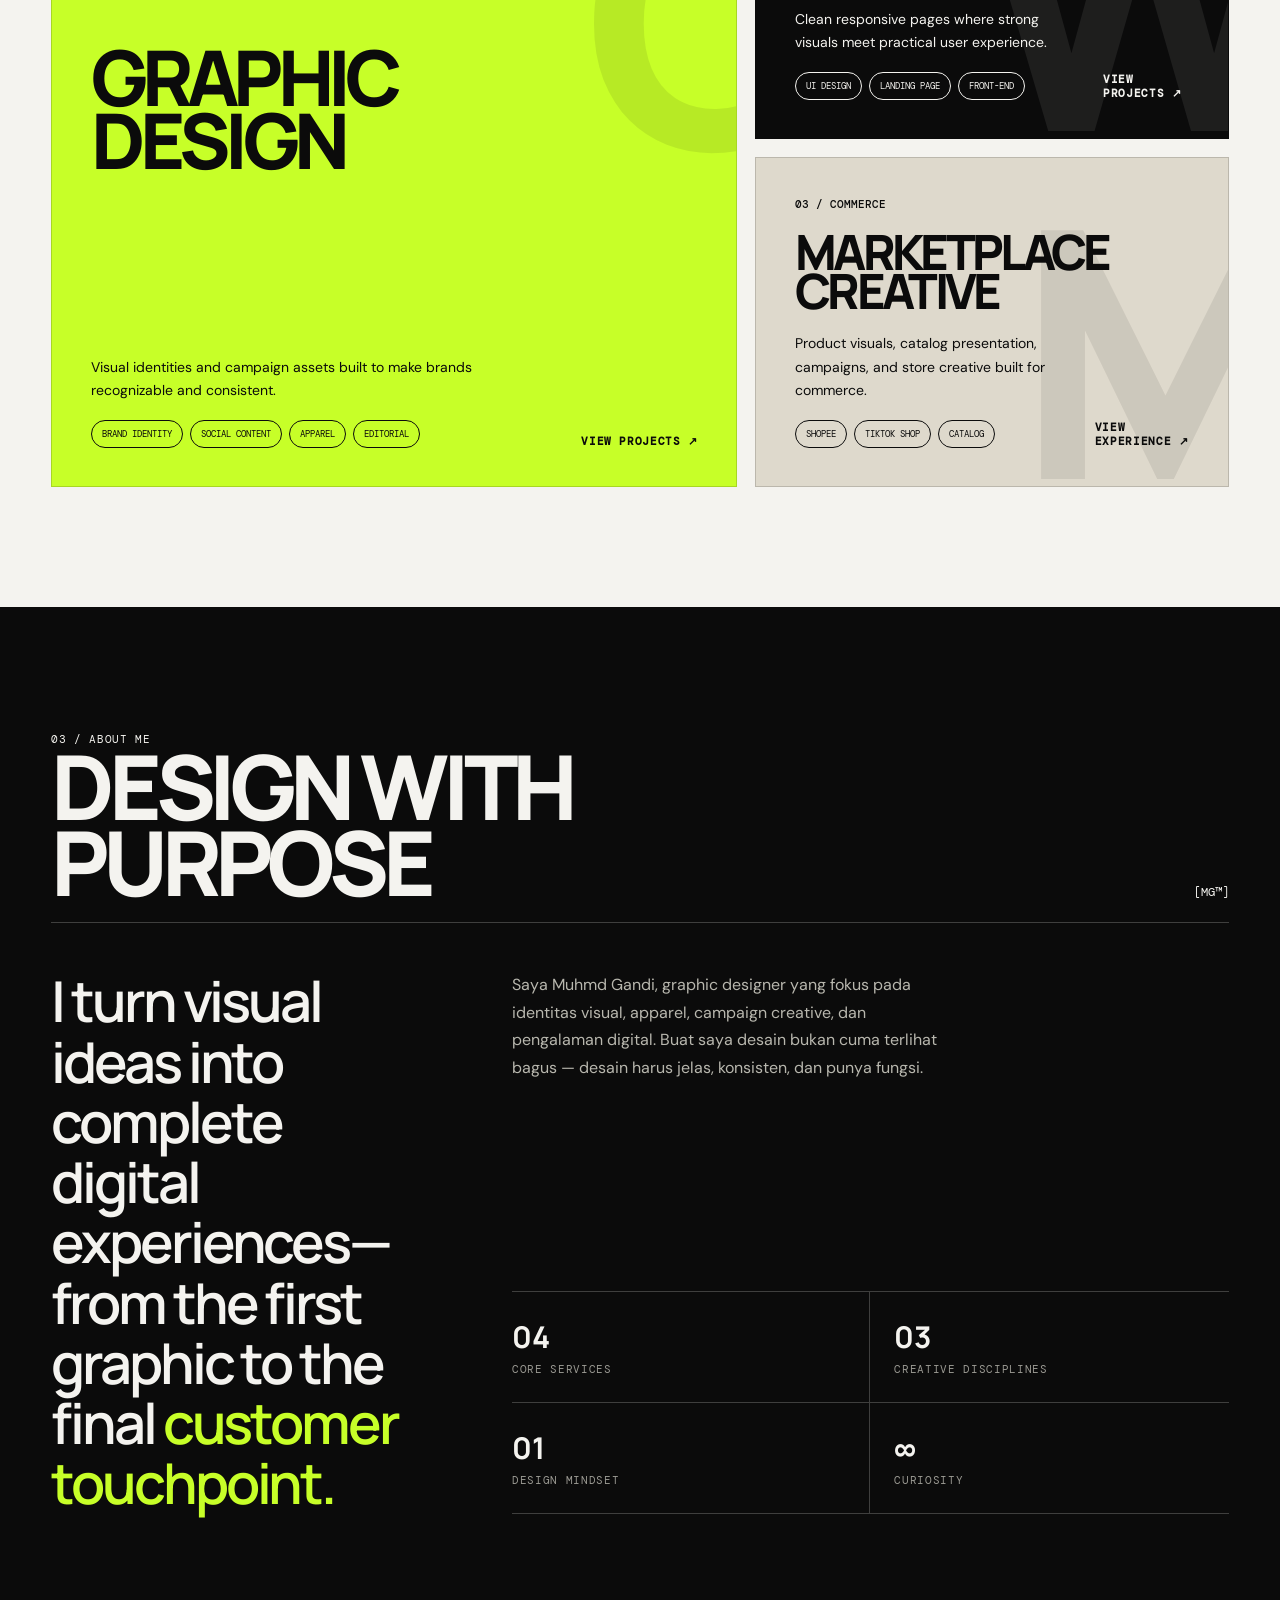
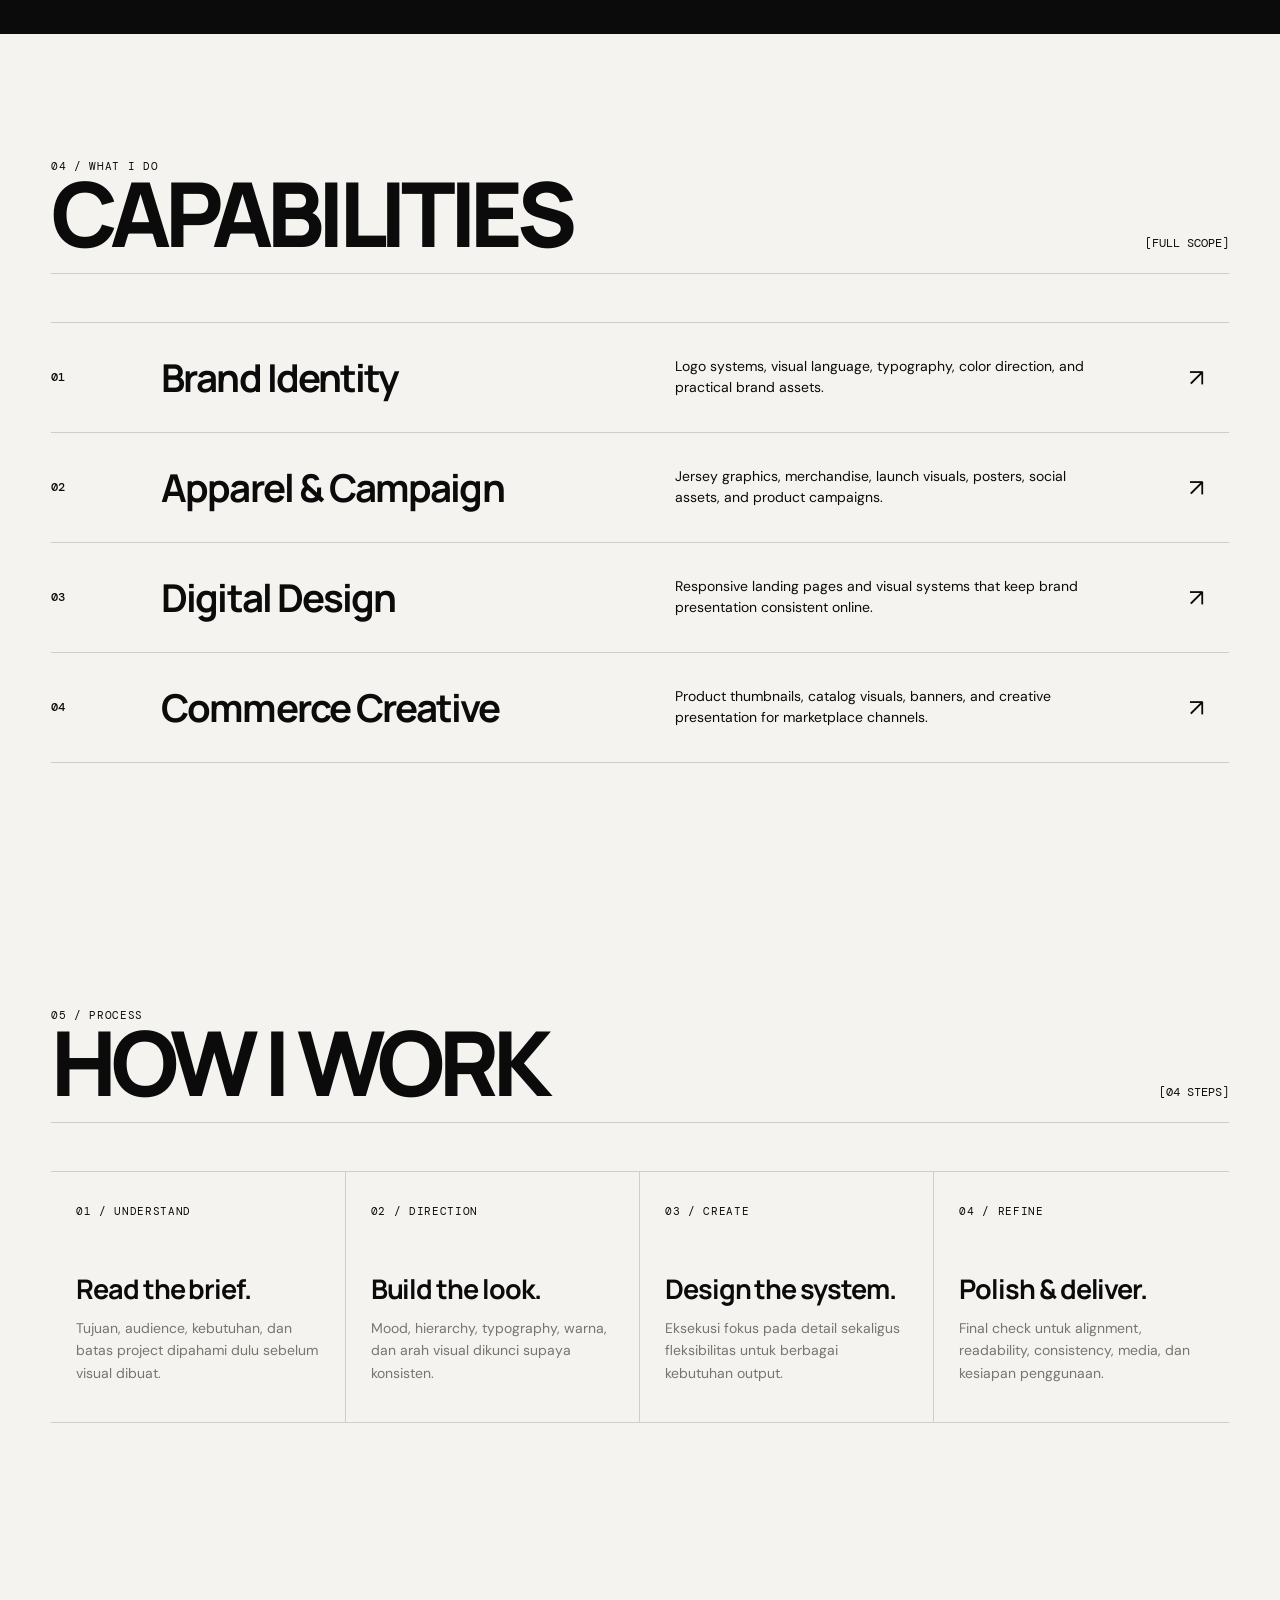
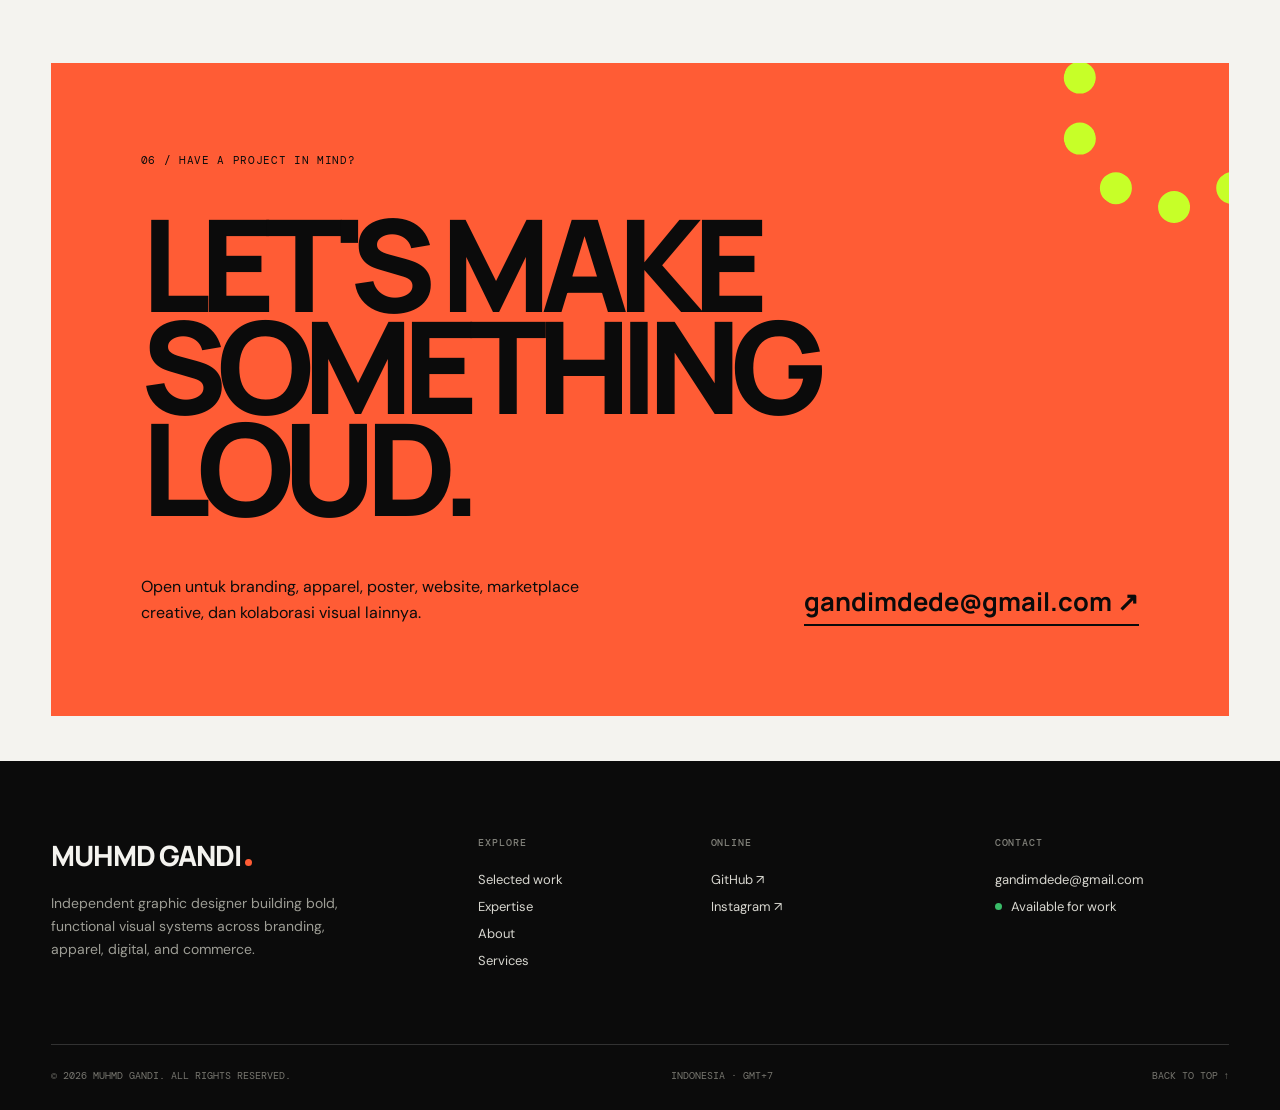
==== commit c369c509: "Blend original intro with Zarg_bee portfolio system" ====
--- a/index.html
+++ b/index.html
@@ -1,94 +1,194 @@
 <!DOCTYPE html>
 <html lang="id">
 <head>
-  <meta charset="UTF-8" />
-  <meta name="viewport" content="width=device-width, initial-scale=1.0" />
-  <meta name="theme-color" content="#0b0b0b" />
-  <meta name="color-scheme" content="light" />
-  <meta name="description" content="Portofolio Muhmd Gandi — Graphic Designer. Branding, apparel graphics, poster, social media, dan visual identity." />
-  <meta property="og:title" content="Muhmd Gandi — Graphic Designer" />
-  <meta property="og:description" content="Selected work, visual identity, apparel graphics, poster, dan creative direction oleh Muhmd Gandi." />
-  <meta property="og:type" content="website" />
+  <meta charset="UTF-8">
+  <meta name="viewport" content="width=device-width, initial-scale=1.0">
+  <meta name="theme-color" content="#0b0b0b">
+  <meta name="description" content="Muhmd Gandi — Graphic Designer. Branding, apparel graphics, campaign visuals, website design, and marketplace creative.">
+  <meta property="og:title" content="Muhmd Gandi — Graphic Designer">
+  <meta property="og:description" content="Selected work and creative capabilities by Muhmd Gandi.">
+  <meta property="og:type" content="website">
   <title>Muhmd Gandi — Graphic Designer</title>
-  <link rel="icon" href="data:image/svg+xml,%3Csvg xmlns='http://www.w3.org/2000/svg' viewBox='0 0 64 64'%3E%3Crect width='64' height='64' rx='16' fill='%230b0b0b'/%3E%3Ctext x='32' y='42' text-anchor='middle' font-family='Arial' font-size='32' font-weight='700' fill='%23f4f3ef'%3EG%3C/text%3E%3C/svg%3E" />
-  <link rel="preconnect" href="https://fonts.googleapis.com" />
-  <link rel="preconnect" href="https://fonts.gstatic.com" crossorigin />
-  <link href="https://fonts.googleapis.com/css2?family=DM+Sans:wght@400;500;600&family=Manrope:wght@500;600;700;800&display=swap" rel="stylesheet" />
+  <link rel="icon" href="data:image/svg+xml,%3Csvg xmlns='http://www.w3.org/2000/svg' viewBox='0 0 64 64'%3E%3Crect width='64' height='64' rx='16' fill='%230b0b0b'/%3E%3Ctext x='32' y='42' text-anchor='middle' font-family='Arial' font-size='32' font-weight='700' fill='%23f4f3ef'%3EG%3C/text%3E%3C/svg%3E">
+  <link rel="preconnect" href="https://fonts.googleapis.com">
+  <link rel="preconnect" href="https://fonts.gstatic.com" crossorigin>
+  <link href="https://fonts.googleapis.com/css2?family=DM+Mono:wght@300;400;500&family=DM+Sans:wght@400;500;600&family=Manrope:wght@500;600;700;800&display=swap" rel="stylesheet">
   <style>
-    :root{--bg:#f4f3ef;--ink:#0b0b0b;--muted:#77756e;--line:#d8d5ce;--card:#ebe9e3;--accent:#ff5c35;--pad:clamp(20px,4vw,64px);--radius:24px}
+    :root{--paper:#f4f3ef;--ink:#0b0b0b;--muted:#77756e;--line:rgba(11,11,11,.16);--acid:#c7ff28;--orange:#ff5c35;--pad:clamp(20px,4vw,64px);--radius:24px}
     *{box-sizing:border-box;margin:0;padding:0}
     html{scroll-behavior:smooth}
-    body{background:var(--bg);color:var(--ink);font-family:'DM Sans',Arial,sans-serif;overflow-x:hidden}
-    a{color:inherit;text-decoration:none} img{display:block;max-width:100%} button{font:inherit}
-    ::selection{background:var(--ink);color:var(--bg)}
-    .noise{position:fixed;inset:0;pointer-events:none;z-index:999;opacity:.035;background-image:url("data:image/svg+xml,%3Csvg viewBox='0 0 180 180' xmlns='http://www.w3.org/2000/svg'%3E%3Cfilter id='n'%3E%3CfeTurbulence type='fractalNoise' baseFrequency='.85' numOctaves='4' stitchTiles='stitch'/%3E%3C/filter%3E%3Crect width='100%25' height='100%25' filter='url(%23n)' opacity='.55'/%3E%3C/svg%3E")}
-    #loader{position:fixed;inset:0;background:var(--ink);color:var(--bg);z-index:2000;display:grid;place-items:center;transition:transform .85s cubic-bezier(.77,0,.18,1)}
+    body{background:var(--paper);color:var(--ink);font-family:'DM Sans',Arial,sans-serif;overflow-x:hidden}
+    body.modal-open{overflow:hidden}
+    a{color:inherit;text-decoration:none}button{font:inherit}img{display:block;max-width:100%}
+    :focus-visible{outline:2px solid var(--orange);outline-offset:4px}
+    ::selection{background:var(--acid);color:var(--ink)}
+    .mono{font-family:'DM Mono',monospace;text-transform:uppercase;letter-spacing:.06em;font-size:11px}
+    .noise{position:fixed;inset:0;pointer-events:none;z-index:999;opacity:.03;background-image:url("data:image/svg+xml,%3Csvg viewBox='0 0 180 180' xmlns='http://www.w3.org/2000/svg'%3E%3Cfilter id='n'%3E%3CfeTurbulence type='fractalNoise' baseFrequency='.85' numOctaves='4' stitchTiles='stitch'/%3E%3C/filter%3E%3Crect width='100%25' height='100%25' filter='url(%23n)' opacity='.6'/%3E%3C/svg%3E")}
+
+    /* ORIGINAL INTRO — intentionally preserved */
+    #loader{position:fixed;inset:0;background:var(--ink);color:var(--paper);z-index:3000;display:grid;place-items:center;transition:transform .85s cubic-bezier(.77,0,.18,1)}
     #loader.hide{transform:translateY(-100%)}
-    .loader-word{font-family:'Manrope',Arial,sans-serif;font-size:clamp(36px,8vw,112px);font-weight:800;letter-spacing:-.07em;overflow:hidden}
+    .loader-word{font-family:'Manrope',sans-serif;font-size:clamp(40px,8vw,116px);font-weight:800;letter-spacing:-.07em;overflow:hidden}
     .loader-word span{display:inline-block;animation:rise .9s cubic-bezier(.16,1,.3,1)}
-    @keyframes rise{from{transform:translateY(110%)}to{transform:translateY(0)}}
-    .cursor{width:18px;height:18px;border-radius:50%;background:var(--accent);position:fixed;left:0;top:0;z-index:1200;pointer-events:none;transform:translate(-50%,-50%);transition:width .2s,height .2s,opacity .2s;mix-blend-mode:multiply}
-    .cursor.big{width:58px;height:58px;opacity:.55}
-    header{position:fixed;top:0;left:0;width:100%;z-index:1000;padding:18px var(--pad)}
-    .nav{max-width:1600px;margin:auto;display:flex;align-items:center;justify-content:space-between;padding:12px 14px 12px 18px;border:1px solid rgba(11,11,11,.12);background:rgba(244,243,239,.72);backdrop-filter:blur(18px);border-radius:999px}
-    .brand{font-family:'Manrope',Arial,sans-serif;font-weight:800;letter-spacing:-.04em;font-size:18px}.navlinks{display:flex;gap:28px;align-items:center;font-size:14px}.navlinks a{position:relative}.navlinks a:after{content:'';position:absolute;left:0;bottom:-4px;width:100%;height:1px;background:var(--ink);transform:scaleX(0);transform-origin:right;transition:.3s}.navlinks a:hover:after{transform:scaleX(1);transform-origin:left}
-    .pill{display:inline-flex;align-items:center;gap:8px;background:var(--ink);color:var(--bg);padding:11px 16px;border-radius:999px;font-size:13px}.dot{width:7px;height:7px;background:#7de28a;border-radius:50%;box-shadow:0 0 0 5px rgba(125,226,138,.13)}
-    main{max-width:1800px;margin:auto}.hero{min-height:100svh;padding:150px var(--pad) 60px;display:grid;align-content:end;position:relative}.eyebrow{display:flex;justify-content:space-between;gap:20px;color:var(--muted);font-size:13px;text-transform:uppercase;letter-spacing:.13em;margin-bottom:26px}.hero h1{font-family:'Manrope',Arial,sans-serif;font-weight:800;font-size:clamp(58px,11.5vw,190px);letter-spacing:-.075em;line-height:.82;max-width:1500px}.hero h1 .line{display:block;overflow:hidden}.hero h1 .line span{display:block;transform:translateY(110%);animation:heroIn 1.05s cubic-bezier(.16,1,.3,1) forwards}.hero h1 .line:nth-child(2) span{animation-delay:.12s}@keyframes heroIn{to{transform:translateY(0)}}
-    .hero-bottom{display:grid;grid-template-columns:1fr 1.2fr;gap:40px;align-items:end;margin-top:44px}.hero-note{max-width:350px;color:var(--muted);font-size:15px;line-height:1.65}.hero-cta{justify-self:end;display:flex;align-items:center;gap:14px;font-weight:600}.arrow-circle{width:54px;height:54px;border:1px solid var(--ink);border-radius:50%;display:grid;place-items:center;transition:.3s}.hero-cta:hover .arrow-circle{transform:rotate(45deg);background:var(--ink);color:var(--bg)}
-    .marquee{border-top:1px solid var(--line);border-bottom:1px solid var(--line);overflow:hidden;padding:17px 0;background:var(--ink);color:var(--bg)}.marquee-track{display:flex;width:max-content;animation:marquee 20s linear infinite}.marquee-track span{font-family:'Manrope',Arial,sans-serif;font-size:14px;text-transform:uppercase;letter-spacing:.12em;white-space:nowrap;padding-right:48px}.marquee-track b{color:var(--accent);margin-right:48px}@keyframes marquee{to{transform:translateX(-50%)}}
-    section{padding:120px var(--pad)}.section-head{display:grid;grid-template-columns:.7fr 1.3fr;gap:40px;margin-bottom:58px;align-items:start}.kicker{font-size:13px;text-transform:uppercase;letter-spacing:.12em;color:var(--muted)}.section-head h2{font-family:'Manrope',Arial,sans-serif;font-weight:700;font-size:clamp(38px,6vw,88px);letter-spacing:-.06em;line-height:.98;max-width:920px}
-    .work-grid{display:grid;grid-template-columns:repeat(12,1fr);gap:22px}.project{grid-column:span 7;border-radius:var(--radius);overflow:hidden;position:relative;background:linear-gradient(135deg,#dad7d0,#ebe9e3);min-height:580px;isolation:isolate}.project:nth-child(2){grid-column:span 5;min-height:580px}.project:nth-child(3){grid-column:span 5;min-height:500px}.project:nth-child(4){grid-column:span 7;min-height:500px}.project img,.project video{width:100%;height:100%;object-fit:cover;position:absolute;inset:0;transition:transform .8s cubic-bezier(.16,1,.3,1),opacity .35s ease;z-index:0}.project:hover img,.project:hover video{transform:scale(1.035)}.project:after{content:'';position:absolute;inset:0;background:linear-gradient(to top,rgba(0,0,0,.58),transparent 52%);z-index:1}.project.image-loading:before,.project.image-error:before{position:absolute;inset:0;display:grid;place-items:center;z-index:0;font:600 12px/1 'DM Sans',Arial,sans-serif;letter-spacing:.14em;color:#77756e}.project.image-loading:before{content:'LOADING PROJECT';animation:pulse 1.3s ease-in-out infinite}.project.image-error:before{content:'PROJECT PREVIEW UNAVAILABLE';background:linear-gradient(135deg,#dad7d0,#ebe9e3)}.project.image-error img{display:none}@keyframes pulse{50%{opacity:.4}}.project-info{position:absolute;left:26px;right:26px;bottom:24px;color:#fff;z-index:2;display:flex;justify-content:space-between;gap:20px;align-items:end}.project-title{font-family:'Manrope',Arial,sans-serif;font-size:clamp(24px,3vw,42px);font-weight:700;letter-spacing:-.04em}.project-type{font-size:12px;text-transform:uppercase;letter-spacing:.12em;opacity:.8;margin-top:6px}.project-index{font-family:'Manrope',Arial,sans-serif;font-size:14px;border:1px solid rgba(255,255,255,.5);border-radius:999px;padding:7px 10px}
-    .about{background:var(--ink);color:var(--bg);border-radius:40px;margin:0 14px;padding-left:calc(var(--pad) - 14px);padding-right:calc(var(--pad) - 14px)}.about .kicker,.about .muted{color:#9c9b96}.about-grid{display:grid;grid-template-columns:1fr 1fr;gap:70px;align-items:end}.about-copy h2{font-family:'Manrope',Arial,sans-serif;font-size:clamp(42px,6vw,86px);line-height:.98;letter-spacing:-.06em;margin:18px 0 28px}.about-copy p{font-size:17px;line-height:1.7;color:#b9b7b0;max-width:620px}.stack{display:grid;gap:10px}.skill{display:flex;justify-content:space-between;padding:18px 0;border-bottom:1px solid #292929;font-size:15px}.skill span:last-child{color:#777}
-    .services-list{border-top:1px solid var(--line)}.service{display:grid;grid-template-columns:70px 1fr 1fr;gap:30px;padding:32px 0;border-bottom:1px solid var(--line);align-items:center;transition:.3s}.service:hover{padding-left:12px}.service .num{color:var(--muted);font-size:13px}.service h3{font-family:'Manrope',Arial,sans-serif;font-size:clamp(24px,3vw,40px);letter-spacing:-.04em}.service p{color:var(--muted);line-height:1.55;max-width:520px}
-    .process-grid{display:grid;grid-template-columns:repeat(4,1fr);border-top:1px solid var(--line);border-bottom:1px solid var(--line)}.process-card{padding:34px 26px 38px;border-right:1px solid var(--line);min-height:260px;display:flex;flex-direction:column;justify-content:space-between}.process-card:last-child{border-right:0}.process-num{font-size:12px;color:var(--muted);letter-spacing:.12em}.process-card h3{font-family:'Manrope',Arial,sans-serif;font-size:28px;letter-spacing:-.04em;margin:34px 0 12px}.process-card p{color:var(--muted);line-height:1.6;font-size:14px}
-    .contact{padding-bottom:70px}.contact-card{background:var(--accent);border-radius:40px;padding:clamp(36px,7vw,100px);position:relative;overflow:hidden}.contact-card .small{font-size:13px;text-transform:uppercase;letter-spacing:.12em;margin-bottom:26px}.contact-card h2{font-family:'Manrope',Arial,sans-serif;font-size:clamp(50px,9vw,140px);letter-spacing:-.07em;line-height:.86;max-width:1200px}.contact-row{display:flex;justify-content:space-between;align-items:end;gap:30px;margin-top:60px}.contact-row p{max-width:520px;font-size:16px;line-height:1.6}.contact-link{display:inline-flex;align-items:center;gap:14px;font-weight:700;font-size:18px;border-bottom:2px solid var(--ink);padding-bottom:4px}
-    footer{padding:26px var(--pad) 38px;display:flex;justify-content:space-between;gap:20px;color:var(--muted);font-size:12px;text-transform:uppercase;letter-spacing:.09em}[data-reveal]{opacity:0;transform:translateY(45px);transition:opacity .9s cubic-bezier(.16,1,.3,1),transform .9s cubic-bezier(.16,1,.3,1)}[data-reveal].visible{opacity:1;transform:none}
-    @media(max-width:900px){.navlinks{display:none}.cursor{display:none}.hero{padding-top:125px}.eyebrow span:last-child{display:none}.hero-bottom{grid-template-columns:1fr}.hero-cta{justify-self:start}.section-head{grid-template-columns:1fr;gap:18px}.work-grid{grid-template-columns:1fr}.project,.project:nth-child(2),.project:nth-child(3),.project:nth-child(4){grid-column:auto;min-height:62vw}.about-grid{grid-template-columns:1fr;gap:52px}.service{grid-template-columns:42px 1fr}.service p{grid-column:2}.process-grid{grid-template-columns:1fr 1fr}.process-card:nth-child(2){border-right:0}.process-card:nth-child(-n+2){border-bottom:1px solid var(--line)}.contact-row{align-items:start;flex-direction:column}section{padding-top:88px;padding-bottom:88px}.about{border-radius:28px}.contact-card{border-radius:28px}}
-    @media(max-width:560px){.hero h1{font-size:18.5vw}.project,.project:nth-child(2),.project:nth-child(3),.project:nth-child(4){min-height:110vw}.project-info{left:18px;right:18px;bottom:18px}.brand{font-size:16px}.pill{padding:10px 13px}.pill .status-text{display:none}footer{flex-direction:column}.service{padding:24px 0}.contact-card h2{font-size:17vw}.process-grid{grid-template-columns:1fr}.process-card,.process-card:nth-child(2){border-right:0;border-bottom:1px solid var(--line)}.process-card:last-child{border-bottom:0;min-height:220px}}
-    @media(prefers-reduced-motion:reduce){*{animation:none!important;transition:none!important;scroll-behavior:auto!important}.hero h1 .line span{transform:none}[data-reveal]{opacity:1;transform:none}}
+    @keyframes rise{from{transform:translateY(115%)}to{transform:translateY(0)}}
+    .cursor{width:18px;height:18px;border-radius:50%;background:var(--orange);position:fixed;left:0;top:0;z-index:2000;pointer-events:none;transform:translate(-50%,-50%);transition:width .2s,height .2s,opacity .2s;mix-blend-mode:multiply}.cursor.big{width:58px;height:58px;opacity:.55}
+
+    .site-header{position:fixed;top:0;left:0;width:100%;z-index:1000;padding:18px var(--pad);pointer-events:none}
+    .nav{max-width:1600px;margin:auto;display:flex;align-items:center;justify-content:space-between;padding:12px 14px 12px 18px;border:1px solid rgba(11,11,11,.12);background:rgba(244,243,239,.76);backdrop-filter:blur(18px);-webkit-backdrop-filter:blur(18px);border-radius:999px;pointer-events:auto;transition:box-shadow .25s}
+    .nav.scrolled{box-shadow:0 12px 38px rgba(11,11,11,.08)}
+    .brand{font-family:'Manrope',sans-serif;font-weight:800;letter-spacing:-.04em;font-size:18px}.brand i{display:inline-block;width:7px;height:7px;background:var(--orange);border-radius:50%;margin-left:4px}
+    .navlinks{display:flex;gap:28px;align-items:center;font-size:13px;font-weight:600}.navlinks a{position:relative}.navlinks a:after{content:'';position:absolute;left:0;bottom:-5px;width:100%;height:1px;background:var(--ink);transform:scaleX(0);transform-origin:right;transition:.3s}.navlinks a:hover:after{transform:scaleX(1);transform-origin:left}
+    .pill{display:inline-flex;align-items:center;gap:9px;background:var(--ink);color:var(--paper);padding:11px 16px;border-radius:999px;font-size:12px}.dot{width:7px;height:7px;background:#7de28a;border-radius:50%;box-shadow:0 0 0 5px rgba(125,226,138,.13)}
+
+    /* ORIGINAL HERO */
+    .hero{min-height:100svh;padding:150px var(--pad) 60px;display:grid;align-content:end;position:relative;max-width:1800px;margin:auto}
+    .eyebrow{display:flex;justify-content:space-between;gap:20px;color:var(--muted);font:500 11px 'DM Mono';text-transform:uppercase;letter-spacing:.08em;margin-bottom:26px}
+    .hero h1{font-family:'Manrope',sans-serif;font-weight:800;font-size:clamp(58px,11.5vw,190px);letter-spacing:-.075em;line-height:.82;max-width:1500px}
+    .hero h1 .line{display:block;overflow:hidden}.hero h1 .line span{display:block;transform:translateY(110%);animation:heroIn 1.05s cubic-bezier(.16,1,.3,1) forwards}.hero h1 .line:nth-child(2) span{animation-delay:.12s}@keyframes heroIn{to{transform:translateY(0)}}
+    .hero-bottom{display:grid;grid-template-columns:1fr 1.2fr;gap:40px;align-items:end;margin-top:44px}.hero-note{max-width:390px;color:var(--muted);font-size:15px;line-height:1.65}.hero-cta{justify-self:end;display:flex;align-items:center;gap:14px;font-weight:700}.arrow-circle{width:54px;height:54px;border:1px solid var(--ink);border-radius:50%;display:grid;place-items:center;transition:.3s}.hero-cta:hover .arrow-circle{transform:rotate(45deg);background:var(--ink);color:var(--paper)}
+
+    /* ZARG_BEE-INSPIRED BODY SYSTEM */
+    .ticker{background:var(--ink);color:var(--paper);overflow:hidden;padding:17px 0;white-space:nowrap;transform:rotate(-1deg);width:102%;margin-left:-1%}.ticker-track{display:flex;width:max-content;animation:run 20s linear infinite}.ticker-group{display:flex;align-items:center;flex-shrink:0}.ticker:hover .ticker-track{animation-play-state:paused}.ticker span{display:inline-flex;align-items:center;font-size:13px;font-weight:700;text-transform:uppercase;letter-spacing:.06em;margin-right:28px}.ticker b{color:var(--acid);margin-left:9px}@keyframes run{to{transform:translateX(-50%)}}
+    main{overflow:hidden}section{padding:120px var(--pad)}
+    .section-head{display:flex;justify-content:space-between;align-items:end;gap:30px;border-bottom:1px solid var(--line);padding-bottom:22px;margin-bottom:48px}.section-head h2{font:800 clamp(44px,7vw,105px)/.85 'Manrope';letter-spacing:-.07em;text-transform:uppercase}.count{font:400 12px 'DM Mono'}
+
+    .work-grid{display:grid;grid-template-columns:repeat(12,1fr);gap:24px 18px}.project{grid-column:span 7;margin-bottom:50px}.project:nth-child(2),.project:nth-child(3){grid-column:span 5}.project:nth-child(4){grid-column:span 7}.project:nth-child(2){margin-top:150px}.project:nth-child(4){margin-top:90px}
+    .visual{aspect-ratio:4/3;overflow:hidden;position:relative;background:#d9d5c9;isolation:isolate}.visual:after{content:'↗';position:absolute;right:18px;top:18px;width:44px;height:44px;border-radius:50%;background:var(--paper);display:grid;place-items:center;font-size:20px;transform:scale(0);transition:.3s;z-index:3}.project:hover .visual:after{transform:scale(1)}
+    .visual img{position:absolute;inset:0;width:100%;height:100%;object-fit:cover;transition:transform .65s cubic-bezier(.2,.8,.2,1),opacity .3s ease}.project:hover .visual img{transform:scale(1.035)}
+    .visual.image-loading:before,.visual.image-error:before{position:absolute;inset:0;display:grid;place-items:center;font:600 11px 'DM Mono';letter-spacing:.08em;color:#67645d;z-index:1}.visual.image-loading:before{content:'LOADING PROJECT';animation:pulse 1.2s ease-in-out infinite}.visual.image-error:before{content:'PROJECT PREVIEW UNAVAILABLE';background:linear-gradient(135deg,#d7d3c8,#ece9df)}.visual.image-error img{display:none}@keyframes pulse{50%{opacity:.38}}
+    .project-info{display:flex;justify-content:space-between;gap:20px;padding-top:15px;border-top:1px solid var(--line);margin-top:14px}.project-info h3{font:700 20px 'Manrope';letter-spacing:-.03em}.project-info p{font:400 10px/1.55 'DM Mono';text-transform:uppercase;text-align:right}
+
+    .disciplines{padding-top:50px}.discipline-grid{display:grid;grid-template-columns:1.45fr 1fr;gap:18px}.discipline{min-height:330px;border:1px solid var(--line);padding:clamp(24px,3vw,46px);display:flex;flex-direction:column;justify-content:space-between;position:relative;overflow:hidden;transition:.35s;cursor:pointer}.discipline:first-child{grid-row:span 2;min-height:678px;background:var(--acid)}.discipline:nth-child(2){background:var(--ink);color:var(--paper)}.discipline:nth-child(3){background:#ded9cc}.discipline:hover{transform:translateY(-6px);box-shadow:0 18px 45px rgba(17,18,15,.12)}.discipline-no{font:500 11px 'DM Mono';position:relative;z-index:2}.discipline h3{font:800 clamp(42px,6vw,96px)/.82 'Manrope';letter-spacing:-.075em;text-transform:uppercase;max-width:700px;position:relative;z-index:2}.discipline:not(:first-child) h3{font-size:clamp(32px,3.8vw,58px)}.discipline-copy{display:flex;justify-content:space-between;align-items:end;gap:20px;position:relative;z-index:2}.discipline-copy p{max-width:390px;font-size:14px;line-height:1.65}.skill-tags{display:flex;flex-wrap:wrap;gap:7px;margin-top:18px}.skill-tags span{border:1px solid currentColor;border-radius:100px;padding:7px 10px;font:400 9px 'DM Mono';text-transform:uppercase}.discipline-mark{position:absolute;right:-8%;top:5%;font:800 clamp(160px,27vw,420px)/1 'Manrope';letter-spacing:-.14em;opacity:.08;pointer-events:none}
+
+    .about{background:var(--ink);color:var(--paper);position:relative;overflow:hidden}.about .section-head{border-color:rgba(244,243,239,.22)}.about-grid{display:grid;grid-template-columns:1fr 2fr;gap:8vw}.big-copy{font:600 clamp(30px,4.4vw,70px)/1.07 'Manrope';letter-spacing:-.055em}.big-copy em{font-style:normal;color:var(--acid)}.about-side{display:flex;flex-direction:column;justify-content:space-between;gap:60px}.about-side>p{max-width:430px;font-size:16px;line-height:1.72;color:#b8b7ae}.facts{display:grid;grid-template-columns:1fr 1fr;border-top:1px solid rgba(244,243,239,.22)}.fact{padding:24px 0;border-bottom:1px solid rgba(244,243,239,.22)}.fact:nth-child(odd){border-right:1px solid rgba(244,243,239,.22)}.fact:nth-child(even){padding-left:24px}.fact strong{font:700 30px 'Manrope';display:block}.fact span{color:#9a9992}
+
+    .services-list{border-top:1px solid var(--line)}.service{display:grid;grid-template-columns:80px 1fr 1fr 40px;gap:30px;align-items:center;padding:28px 0;border-bottom:1px solid var(--line);transition:.25s}.service:hover{padding-left:18px;background:var(--acid)}.service h3{font:700 clamp(25px,3vw,46px) 'Manrope';letter-spacing:-.05em}.service p{font-size:14px;line-height:1.55;max-width:430px}.service b{font:500 12px 'DM Mono'}.service i{font-style:normal;font-size:24px}
+
+    .process-grid{display:grid;grid-template-columns:repeat(4,1fr);border-top:1px solid var(--line);border-bottom:1px solid var(--line)}.process-card{padding:32px 25px 38px;border-right:1px solid var(--line);min-height:250px;display:flex;flex-direction:column;justify-content:space-between}.process-card:last-child{border-right:0}.process-card h3{font:700 27px 'Manrope';letter-spacing:-.04em;margin:32px 0 10px}.process-card p{color:var(--muted);font-size:14px;line-height:1.6}
+
+    .contact{padding-bottom:45px}.contact-card{background:var(--orange);padding:clamp(38px,7vw,100px);position:relative;overflow:hidden}.contact-card .mono{display:block;margin-bottom:45px}.contact-card h2{font:800 clamp(54px,10vw,160px)/.8 'Manrope';letter-spacing:-.08em;text-transform:uppercase;max-width:1200px}.contact-actions{display:flex;align-items:end;justify-content:space-between;gap:28px;margin-top:55px}.contact-actions p{max-width:470px;line-height:1.65}.contact-link{display:inline-block;font:700 clamp(17px,2vw,28px) 'Manrope';border-bottom:2px solid var(--ink);padding-bottom:5px}.burst{position:absolute;right:-60px;top:-70px;width:230px;height:230px;border:32px dotted var(--acid);border-radius:50%;animation:spin 18s linear infinite}@keyframes spin{to{transform:rotate(360deg)}}
+
+    footer{background:var(--ink);color:var(--paper);padding:75px var(--pad) 28px}.footer-top{display:grid;grid-template-columns:1.45fr .7fr .9fr .9fr;gap:50px;padding-bottom:65px}.footer-brand .brand{font-size:28px}.footer-brand p{color:#9d9d95;line-height:1.65;max-width:330px;margin-top:18px;font-size:14px}.footer-col h4{color:#81817a;font:500 10px 'DM Mono';text-transform:uppercase;letter-spacing:.09em;margin-bottom:22px}.footer-col a,.footer-col span{display:block;width:max-content;max-width:100%;margin:10px 0;font-size:13px;color:#d7d6cf}.footer-col a:hover{color:var(--acid)}.footer-status{display:flex!important;align-items:center;gap:9px}.footer-status i{width:7px;height:7px;border-radius:50%;background:#39bc68}.footer-bottom{border-top:1px solid rgba(244,243,239,.17);padding-top:24px;display:flex;justify-content:space-between;gap:20px;color:#77766f;font:400 10px 'DM Mono';text-transform:uppercase}
+
+    [data-reveal]{opacity:0;transform:translateY(42px);transition:opacity .85s cubic-bezier(.16,1,.3,1),transform .85s cubic-bezier(.16,1,.3,1)}[data-reveal].show{opacity:1;transform:none}
+
+    /* MODALS */
+    .modal{position:fixed;inset:0;z-index:2500;visibility:hidden;pointer-events:none}.modal.open{visibility:visible;pointer-events:auto}.modal-backdrop{position:absolute;inset:0;background:rgba(11,11,11,.55);opacity:0;transition:.35s}.modal.open .modal-backdrop{opacity:1}.modal-panel{position:absolute;right:0;top:0;height:100%;width:min(820px,92vw);overflow:auto;background:var(--paper);padding:clamp(28px,5vw,65px);transform:translateX(100%);transition:transform .6s cubic-bezier(.16,1,.3,1);box-shadow:-20px 0 70px rgba(0,0,0,.2)}.modal.open .modal-panel{transform:none}.modal-close{position:sticky;top:0;margin-left:auto;display:grid;place-items:center;width:48px;height:48px;border:1px solid var(--line);background:var(--paper);border-radius:50%;font-size:25px;z-index:5;cursor:pointer}.modal-header{margin:15px 0 55px}.modal-kicker{font:500 10px 'DM Mono';text-transform:uppercase;letter-spacing:.08em;color:var(--muted)}.modal-header h2{font:800 clamp(54px,8vw,110px)/.82 'Manrope';letter-spacing:-.075em;text-transform:uppercase;margin:18px 0 25px}.modal-header p{max-width:580px;color:var(--muted);line-height:1.7}.brand-section{padding:30px 0;border-top:1px solid var(--line)}.brand-title{display:flex;justify-content:space-between;gap:18px;align-items:end;margin-bottom:18px}.brand-title h3{font:700 24px 'Manrope'}.brand-title span{font:400 10px 'DM Mono';text-transform:uppercase;color:var(--muted);text-align:right}.project-strip,.scope-grid,.web-projects{display:grid;grid-template-columns:repeat(2,1fr);gap:12px}.project-slot,.scope-card,.web-card{min-height:175px;border:1px solid var(--line);padding:20px;background:#ebe8de;display:flex;flex-direction:column;justify-content:space-between}.project-slot span{font:400 9px 'DM Mono';text-transform:uppercase;color:var(--muted)}.project-slot b{font:700 20px 'Manrope'}.scope-card{min-height:250px}.scope-card h3{font:700 25px 'Manrope';margin:16px 0 10px}.scope-card p,.web-card p{font-size:13px;line-height:1.6;color:var(--muted)}.web-card{padding:0;overflow:hidden;background:#fff}.browser-preview{height:185px;background:#151613;padding:14px}.browser-scene{height:100%;padding:18px;background:var(--acid);display:flex;flex-direction:column;justify-content:space-between}.browser-scene span{font:500 9px 'DM Mono';text-transform:uppercase}.browser-scene strong{font:800 31px/.88 'Manrope';letter-spacing:-.06em}.web-card:nth-child(2) .browser-scene{background:var(--orange)}.web-card:nth-child(3) .browser-scene{background:#d9d3ff}.web-card-body{padding:20px}.web-card-body h3{font:700 20px 'Manrope';margin-bottom:8px}.modal-note{margin-top:34px;border-top:1px solid var(--line);padding-top:20px;display:flex;justify-content:space-between;gap:20px;align-items:start}.modal-note p{font-size:13px;line-height:1.6;max-width:470px}
+
+    @media(max-width:900px){.navlinks{display:none}.cursor{display:none}.hero{padding-top:125px}.eyebrow span:last-child{display:none}.hero-bottom{grid-template-columns:1fr}.hero-cta{justify-self:start}.section-head{align-items:start;flex-direction:column}.work-grid{grid-template-columns:1fr}.project,.project:nth-child(2),.project:nth-child(3),.project:nth-child(4){grid-column:auto;margin-top:0;margin-bottom:34px}.discipline-grid{grid-template-columns:1fr}.discipline:first-child{grid-row:auto;min-height:480px}.discipline{min-height:340px}.about-grid{grid-template-columns:1fr;gap:55px}.service{grid-template-columns:48px 1fr}.service p{grid-column:2}.service i{grid-column:2}.process-grid{grid-template-columns:1fr 1fr}.process-card:nth-child(2){border-right:0}.process-card:nth-child(-n+2){border-bottom:1px solid var(--line)}.contact-actions{align-items:start;flex-direction:column}.footer-top{grid-template-columns:1fr 1fr}.footer-brand{grid-column:1/-1}.project-strip,.scope-grid,.web-projects{grid-template-columns:1fr}}
+    @media(max-width:560px){section{padding:88px 20px}.hero h1{font-size:18.5vw}.brand{font-size:16px}.pill{padding:10px 13px}.pill .status-text{display:none}.visual{aspect-ratio:4/5}.discipline:first-child{min-height:420px}.discipline{min-height:320px}.discipline-copy{align-items:start;flex-direction:column}.process-grid{grid-template-columns:1fr}.process-card,.process-card:nth-child(2){border-right:0;border-bottom:1px solid var(--line)}.process-card:last-child{border-bottom:0}.contact-card h2{font-size:17vw}.footer-top{grid-template-columns:1fr}.footer-brand{grid-column:auto}.footer-bottom{flex-direction:column}.modal-panel{width:100%;padding:22px}.brand-title{align-items:start;flex-direction:column}.brand-title span{text-align:left}}
+    @media(prefers-reduced-motion:reduce){*,*:before,*:after{scroll-behavior:auto!important;animation-duration:.01ms!important;animation-iteration-count:1!important;transition-duration:.01ms!important}.hero h1 .line span{transform:none}[data-reveal]{opacity:1;transform:none}}
   </style>
 </head>
 <body>
   <div id="loader"><div class="loader-word"><span>GANDI.</span></div></div>
   <div class="noise"></div>
   <div class="cursor" id="cursor"></div>
-  <header><nav class="nav"><a class="brand" href="#home">MUHMD GANDI®</a><div class="navlinks"><a href="#work">Work</a><a href="#about">About</a><a href="#services">Services</a><a href="#process">Process</a></div><a class="pill" href="#contact"><span class="dot"></span><span class="status-text">Available for projects</span></a></nav></header>
+
+  <header class="site-header">
+    <nav class="nav" id="nav">
+      <a class="brand" href="#home">MUHMD GANDI<i></i></a>
+      <div class="navlinks"><a href="#work">Work</a><a href="#expertise">Expertise</a><a href="#about">About</a><a href="#services">Services</a></div>
+      <a class="pill" href="#contact"><span class="dot"></span><span class="status-text">Available for projects</span></a>
+    </nav>
+  </header>
+
   <main>
-    <section class="hero" id="home"><div class="eyebrow"><span>Graphic Designer / Visual Artist</span><span>Bandung, Indonesia · 2026</span></div><h1 aria-label="Muhmd Gandi Graphic Designer"><span class="line"><span>MUHMD GANDI</span></span><span class="line"><span>GRAPHIC DESIGNER</span></span></h1><div class="hero-bottom"><p class="hero-note">Membangun visual yang clean, berkarakter, dan mudah diingat — dari branding, apparel graphic, poster, sampai konten digital.</p><a href="#work" class="hero-cta">Selected work <span class="arrow-circle">↘</span></a></div></section>
-    <div class="marquee" aria-hidden="true"><div class="marquee-track"><span>BRANDING</span><b>✦</b><span>APPAREL GRAPHICS</span><b>✦</b><span>POSTER DESIGN</span><b>✦</b><span>SOCIAL MEDIA</span><b>✦</b><span>VISUAL IDENTITY</span><b>✦</b><span>BRANDING</span><b>✦</b><span>APPAREL GRAPHICS</span><b>✦</b><span>POSTER DESIGN</span><b>✦</b><span>SOCIAL MEDIA</span><b>✦</b><span>VISUAL IDENTITY</span><b>✦</b></div></div>
-    <section id="work"><div class="section-head" data-reveal><div class="kicker">01 / Selected Work</div><h2>Karya pilihan yang membentuk cara saya melihat desain.</h2></div><div class="work-grid">
-      <article class="project image-loading" data-reveal><img data-project-image src="poster.jpg" alt="Poster design by Muhmd Gandi" loading="lazy" decoding="async" /><div class="project-info"><div><div class="project-title">Poster Study</div><div class="project-type">Poster / Art Direction</div></div><span class="project-index">01</span></div></article>
-      <article class="project image-loading" data-reveal><img data-project-image src="gandul.jpg" alt="Brand visual project by Muhmd Gandi" loading="lazy" decoding="async" /><div class="project-info"><div><div class="project-title">Gandul Visual</div><div class="project-type">Branding / Visual Identity</div></div><span class="project-index">02</span></div></article>
-      <article class="project image-loading" data-reveal><img data-project-image src="GAN.png" alt="Graphic artwork by Muhmd Gandi" loading="lazy" decoding="async" /><div class="project-info"><div><div class="project-title">GAN Graphic</div><div class="project-type">Graphic / Experimental</div></div><span class="project-index">03</span></div></article>
-      <article class="project image-loading" data-reveal><img data-project-image src="Logo%20Zarg.png" alt="Zarg logo design by Muhmd Gandi" loading="lazy" decoding="async" /><div class="project-info"><div><div class="project-title">Zarg Identity</div><div class="project-type">Logo / Identity System</div></div><span class="project-index">04</span></div></article>
-    </div></section>
-    <section class="about" id="about"><div class="about-grid"><div class="about-copy" data-reveal><div class="kicker">02 / About</div><h2>Simple is not empty. It is intentional.</h2><p>Saya Muhmd Gandi, graphic designer yang suka mengolah ide menjadi visual dengan komposisi kuat, tipografi tegas, dan detail yang terasa tepat. Fokus saya bukan sekadar membuat sesuatu terlihat bagus, tapi membuat identitas terasa konsisten dan punya karakter.</p></div><div class="stack" data-reveal><div class="skill"><span>Brand Identity</span><span>01</span></div><div class="skill"><span>Apparel & Jersey Graphics</span><span>02</span></div><div class="skill"><span>Poster & Campaign Visual</span><span>03</span></div><div class="skill"><span>Social Media Design</span><span>04</span></div><div class="skill"><span>Creative Direction</span><span>05</span></div></div></div></section>
-    <section id="services"><div class="section-head" data-reveal><div class="kicker">03 / Services</div><h2>Desain yang dibangun untuk tampil dan bekerja.</h2></div><div class="services-list"><div class="service" data-reveal><span class="num">01</span><h3>Branding & Identity</h3><p>Logo, visual language, typography, warna, dan sistem identitas yang konsisten.</p></div><div class="service" data-reveal><span class="num">02</span><h3>Apparel Graphics</h3><p>Konsep grafis jersey, merchandise, label, patch, dan visual apparel untuk brand maupun campaign.</p></div><div class="service" data-reveal><span class="num">03</span><h3>Digital Campaign</h3><p>Poster, social media creative, launching visual, dan aset promosi yang siap dipakai lintas platform.</p></div><div class="service" data-reveal><span class="num">04</span><h3>Creative Direction</h3><p>Pengembangan konsep visual, mood, hierarchy, dan arahan desain agar brand terasa lebih solid.</p></div></div></section>
-    <section id="process"><div class="section-head" data-reveal><div class="kicker">04 / Process</div><h2>Dari ide mentah sampai visual yang siap dipakai.</h2></div><div class="process-grid"><article class="process-card" data-reveal><span class="process-num">01 / DISCOVER</span><div><h3>Understand</h3><p>Memahami brand, audience, tujuan, referensi, dan konteks pemakaian desain.</p></div></article><article class="process-card" data-reveal><span class="process-num">02 / DEFINE</span><div><h3>Direction</h3><p>Menentukan visual direction, hierarchy, mood, warna, dan pendekatan yang paling tepat.</p></div></article><article class="process-card" data-reveal><span class="process-num">03 / DESIGN</span><div><h3>Create</h3><p>Mengeksplorasi komposisi, tipografi, grafis, detail, lalu merapikan sistem visual.</p></div></article><article class="process-card" data-reveal><span class="process-num">04 / DELIVER</span><div><h3>Refine</h3><p>Final check, optimasi file, dan menyiapkan aset agar siap dipakai di kebutuhan nyata.</p></div></article></div></section>
-    <section class="contact" id="contact"><div class="contact-card" data-reveal><div class="small">05 / Start a project</div><h2>PUNYA IDE?<br>GAS BIKIN.</h2><div class="contact-row"><p>Open untuk project branding, apparel, poster, campaign visual, dan kolaborasi kreatif lainnya.</p><a class="contact-link" href="https://github.com/Gandinya" target="_blank" rel="noreferrer">GitHub / Gandinya ↗</a></div></div></section>
+    <section class="hero" id="home">
+      <div class="eyebrow"><span>Graphic Designer / Visual Artist</span><span>Indonesia · 2026</span></div>
+      <h1 aria-label="Muhmd Gandi Graphic Designer"><span class="line"><span>MUHMD GANDI</span></span><span class="line"><span>GRAPHIC DESIGNER</span></span></h1>
+      <div class="hero-bottom"><p class="hero-note">Membangun visual yang clean, berkarakter, dan mudah diingat — dari branding, apparel graphic, poster, website sampai creative commerce.</p><a href="#work" class="hero-cta">Selected work <span class="arrow-circle">↘</span></a></div>
+    </section>
+
+    <div class="ticker" aria-label="Creative services"><div class="ticker-track"><div class="ticker-group"><span>Brand Identity <b>✦</b></span><span>Apparel Graphics <b>✦</b></span><span>Art Direction <b>✦</b></span><span>Website Design <b>✦</b></span><span>Marketplace Creative <b>✦</b></span></div><div class="ticker-group" aria-hidden="true"><span>Brand Identity <b>✦</b></span><span>Apparel Graphics <b>✦</b></span><span>Art Direction <b>✦</b></span><span>Website Design <b>✦</b></span><span>Marketplace Creative <b>✦</b></span></div></div></div>
+
+    <section id="work">
+      <div class="section-head" data-reveal><div><span class="mono">01 / Visual archive</span><h2>Graphic Work</h2></div><span class="count">[04 PROJECTS]</span></div>
+      <div class="work-grid">
+        <article class="project" data-reveal><div class="visual image-loading"><img src="poster.jpg" alt="Poster design by Muhmd Gandi" loading="lazy" decoding="async"></div><div class="project-info"><h3>Poster Study</h3><p>Poster / Art Direction<br>Selected work</p></div></article>
+        <article class="project" data-reveal><div class="visual image-loading"><img src="gandul.jpg" alt="Brand visual project by Muhmd Gandi" loading="lazy" decoding="async"></div><div class="project-info"><h3>Gandul Visual</h3><p>Branding<br>Visual identity</p></div></article>
+        <article class="project" data-reveal><div class="visual image-loading"><img src="GAN.png" alt="Graphic artwork by Muhmd Gandi" loading="lazy" decoding="async"></div><div class="project-info"><h3>GAN Graphic</h3><p>Graphic<br>Experimental</p></div></article>
+        <article class="project" data-reveal><div class="visual image-loading"><img src="Logo Zarg.png" alt="Zarg identity logo by Muhmd Gandi" loading="lazy" decoding="async"></div><div class="project-info"><h3>Zarg Identity</h3><p>Logo<br>Identity system</p></div></article>
+      </div>
+    </section>
+
+    <section class="disciplines" id="expertise">
+      <div class="section-head" data-reveal><div><span class="mono">02 / Creative range</span><h2>One Mind.<br>Three Skills.</h2></div><span class="count">[DESIGN · BUILD · GROW]</span></div>
+      <div class="discipline-grid">
+        <article class="discipline" data-reveal role="button" tabindex="0" data-modal="graphicModal" aria-haspopup="dialog"><span class="discipline-no">01 / PRIMARY FOCUS</span><span class="discipline-mark">G</span><h3>Graphic<br>Design</h3><div class="discipline-copy"><div><p>Visual identities and campaign assets built to make brands recognizable and consistent.</p><div class="skill-tags"><span>Brand Identity</span><span>Social Content</span><span>Apparel</span><span>Editorial</span></div></div><b class="mono">View projects ↗</b></div></article>
+        <article class="discipline" data-reveal role="button" tabindex="0" data-modal="websiteModal" aria-haspopup="dialog"><span class="discipline-no">02 / DIGITAL</span><span class="discipline-mark">W</span><h3>Website<br>Design</h3><div class="discipline-copy"><div><p>Clean responsive pages where strong visuals meet practical user experience.</p><div class="skill-tags"><span>UI Design</span><span>Landing Page</span><span>Front-end</span></div></div><b class="mono">View projects ↗</b></div></article>
+        <article class="discipline" data-reveal role="button" tabindex="0" data-modal="marketplaceModal" aria-haspopup="dialog"><span class="discipline-no">03 / COMMERCE</span><span class="discipline-mark">M</span><h3>Marketplace<br>Creative</h3><div class="discipline-copy"><div><p>Product visuals, catalog presentation, campaigns, and store creative built for commerce.</p><div class="skill-tags"><span>Shopee</span><span>TikTok Shop</span><span>Catalog</span></div></div><b class="mono">View experience ↗</b></div></article>
+      </div>
+    </section>
+
+    <section class="about" id="about">
+      <div class="section-head" data-reveal><div><span class="mono">03 / About me</span><h2>Design With<br>Purpose</h2></div><span class="count">[MG™]</span></div>
+      <div class="about-grid"><p class="big-copy" data-reveal>I turn visual ideas into complete digital experiences—from the first graphic to the final <em>customer touchpoint.</em></p><div class="about-side" data-reveal><p>Saya Muhmd Gandi, graphic designer yang fokus pada identitas visual, apparel, campaign creative, dan pengalaman digital. Buat saya desain bukan cuma terlihat bagus — desain harus jelas, konsisten, dan punya fungsi.</p><div class="facts"><div class="fact"><strong>04</strong><span class="mono">Core services</span></div><div class="fact"><strong>03</strong><span class="mono">Creative disciplines</span></div><div class="fact"><strong>01</strong><span class="mono">Design mindset</span></div><div class="fact"><strong>∞</strong><span class="mono">Curiosity</span></div></div></div></div>
+    </section>
+
+    <section id="services">
+      <div class="section-head" data-reveal><div><span class="mono">04 / What I do</span><h2>Capabilities</h2></div><span class="count">[FULL SCOPE]</span></div>
+      <div class="services-list" data-reveal>
+        <div class="service"><b>01</b><h3>Brand Identity</h3><p>Logo systems, visual language, typography, color direction, and practical brand assets.</p><i>↗</i></div>
+        <div class="service"><b>02</b><h3>Apparel & Campaign</h3><p>Jersey graphics, merchandise, launch visuals, posters, social assets, and product campaigns.</p><i>↗</i></div>
+        <div class="service"><b>03</b><h3>Digital Design</h3><p>Responsive landing pages and visual systems that keep brand presentation consistent online.</p><i>↗</i></div>
+        <div class="service"><b>04</b><h3>Commerce Creative</h3><p>Product thumbnails, catalog visuals, banners, and creative presentation for marketplace channels.</p><i>↗</i></div>
+      </div>
+    </section>
+
+    <section id="process">
+      <div class="section-head" data-reveal><div><span class="mono">05 / Process</span><h2>How I Work</h2></div><span class="count">[04 STEPS]</span></div>
+      <div class="process-grid" data-reveal><article class="process-card"><span class="mono">01 / Understand</span><div><h3>Read the brief.</h3><p>Tujuan, audience, kebutuhan, dan batas project dipahami dulu sebelum visual dibuat.</p></div></article><article class="process-card"><span class="mono">02 / Direction</span><div><h3>Build the look.</h3><p>Mood, hierarchy, typography, warna, dan arah visual dikunci supaya konsisten.</p></div></article><article class="process-card"><span class="mono">03 / Create</span><div><h3>Design the system.</h3><p>Eksekusi fokus pada detail sekaligus fleksibilitas untuk berbagai kebutuhan output.</p></div></article><article class="process-card"><span class="mono">04 / Refine</span><div><h3>Polish & deliver.</h3><p>Final check untuk alignment, readability, consistency, media, dan kesiapan penggunaan.</p></div></article></div>
+    </section>
+
+    <section class="contact" id="contact"><div class="contact-card" data-reveal><span class="mono">06 / Have a project in mind?</span><h2>Let's make<br>something loud.</h2><div class="contact-actions"><p>Open untuk branding, apparel, poster, website, marketplace creative, dan kolaborasi visual lainnya.</p><a class="contact-link" href="mailto:gandimdede@gmail.com">gandimdede@gmail.com ↗</a></div><div class="burst" aria-hidden="true"></div></div></section>
   </main>
-  <footer><span>© <span id="year"></span> Muhmd Gandi</span><span>Graphic Designer · Indonesia</span><a href="#home">Back to top ↑</a></footer>
-  <noscript><style>#loader{display:none}[data-reveal]{opacity:1;transform:none}.project.image-loading:before{content:'PROJECT PREVIEW'}</style></noscript>
+
+  <footer>
+    <div class="footer-top"><div class="footer-brand"><a class="brand" href="#home">MUHMD GANDI<i></i></a><p>Independent graphic designer building bold, functional visual systems across branding, apparel, digital, and commerce.</p></div><div class="footer-col"><h4>Explore</h4><a href="#work">Selected work</a><a href="#expertise">Expertise</a><a href="#about">About</a><a href="#services">Services</a></div><div class="footer-col"><h4>Online</h4><a href="https://github.com/Gandinya" target="_blank" rel="noreferrer">GitHub ↗</a><a href="https://www.instagram.com/ganduleveryone/" target="_blank" rel="noreferrer">Instagram ↗</a></div><div class="footer-col"><h4>Contact</h4><a href="mailto:gandimdede@gmail.com">gandimdede@gmail.com</a><span class="footer-status"><i></i>Available for work</span></div></div>
+    <div class="footer-bottom"><span>© <span id="year"></span> MUHMD GANDI. All rights reserved.</span><span>Indonesia · GMT+7</span><a href="#home">Back to top ↑</a></div>
+  </footer>
+
+  <div class="modal" id="graphicModal" role="dialog" aria-modal="true" aria-labelledby="graphicTitle"><div class="modal-backdrop" data-close-modal></div><div class="modal-panel"><button class="modal-close" data-close-modal aria-label="Close graphic design projects">×</button><header class="modal-header"><span class="modal-kicker">01 / Selected Graphic Works</span><h2 id="graphicTitle">Design<br>Archive</h2><p>Ruang project untuk apparel, retail, studio, campaign, dan visual identity. Struktur ini siap diisi karya baru tanpa mengubah layout utama.</p></header><section class="brand-section"><div class="brand-title"><h3>Stage Merch</h3><span>Apparel · Campaign · Commerce</span></div><div class="project-strip"><div class="project-slot"><span>Project 01</span><b>Jersey Visual</b></div><div class="project-slot"><span>Project 02</span><b>Campaign Creative</b></div></div></section><section class="brand-section"><div class="brand-title"><h3>Stand91</h3><span>Identity · Apparel · Culture</span></div><div class="project-strip"><div class="project-slot"><span>Project 01</span><b>Brand Identity</b></div><div class="project-slot"><span>Project 02</span><b>Apparel System</b></div></div></section><div class="modal-note"><p><strong>Archive siap dikembangkan.</strong> Foto project asli akan ditambahkan hanya setelah file-nya benar-benar tersedia supaya tidak muncul broken image.</p><span class="mono">Safe media rule</span></div></div></div>
+
+  <div class="modal" id="websiteModal" role="dialog" aria-modal="true" aria-labelledby="websiteTitle"><div class="modal-backdrop" data-close-modal></div><div class="modal-panel"><button class="modal-close" data-close-modal aria-label="Close website projects">×</button><header class="modal-header"><span class="modal-kicker">02 / Digital Experience</span><h2 id="websiteTitle">Website<br>Design</h2><p>Responsive web experiences where visual direction, structure, interaction, and usability work together.</p></header><div class="web-projects"><article class="web-card"><div class="browser-preview"><div class="browser-scene"><span>Brand Experience / 01</span><strong>Brand<br>Website.</strong></div></div><div class="web-card-body"><h3>Custom Brand Website</h3><p>Landing page for identity, products, collections, and campaigns.</p></div></article><article class="web-card"><div class="browser-preview"><div class="browser-scene"><span>Commerce / 02</span><strong>Shop<br>Visual.</strong></div></div><div class="web-card-body"><h3>Commerce Landing Page</h3><p>Product-first pages built to keep the browsing experience clear and focused.</p></div></article><article class="web-card"><div class="browser-preview"><div class="browser-scene"><span>Personal / 03</span><strong>Story<br>Online.</strong></div></div><div class="web-card-body"><h3>Personal Experience</h3><p>Custom visual websites for portfolio, stories, events, and personal projects.</p></div></article></div><div class="modal-note"><p>Real project links can be connected when each final destination is ready.</p><span class="mono">Design · Build · Refine</span></div></div></div>
+
+  <div class="modal" id="marketplaceModal" role="dialog" aria-modal="true" aria-labelledby="marketplaceTitle"><div class="modal-backdrop" data-close-modal></div><div class="modal-panel"><button class="modal-close" data-close-modal aria-label="Close marketplace creative">×</button><header class="modal-header"><span class="modal-kicker">03 / Commerce Experience</span><h2 id="marketplaceTitle">Marketplace<br>Creative</h2><p>Visual presentation and daily creative support for products sold through marketplace and short-form commerce channels.</p></header><div class="scope-grid"><article class="scope-card"><span class="modal-kicker">Catalog</span><div><h3>Product Presentation</h3><p>Thumbnail, product image structure, listing consistency, and visual hierarchy.</p><div class="skill-tags"><span>Shopee</span><span>TikTok Shop</span><span>Catalog</span></div></div></article><article class="scope-card"><span class="modal-kicker">Campaign</span><div><h3>Promo Creative</h3><p>Banners, promotion assets, campaign visuals, and product-focused content.</p><div class="skill-tags"><span>Banner</span><span>Promo</span><span>Launch</span></div></div></article><article class="scope-card"><span class="modal-kicker">Content</span><div><h3>Social Commerce</h3><p>Creative assets built for product discovery, short-form content, and store traffic.</p><div class="skill-tags"><span>Content</span><span>Product Visual</span></div></div></article><article class="scope-card"><span class="modal-kicker">Optimization</span><div><h3>Visual Consistency</h3><p>Keeping product presentation coherent across touchpoints as the catalog grows.</p><div class="skill-tags"><span>Audit</span><span>Consistency</span></div></div></article></div><div class="modal-note"><p>Performance data can be added later only when final numbers are ready.</p><span class="mono">Create · Present · Grow</span></div></div></div>
+
   <script>
     const loader=document.getElementById('loader');
-    window.addEventListener('load',()=>setTimeout(()=>loader.classList.add('hide'),700));
-    setTimeout(()=>loader.classList.add('hide'),3500);
+    const hideLoader=()=>loader?.classList.add('hide');
+    window.addEventListener('load',()=>setTimeout(hideLoader,620),{once:true});
+    setTimeout(hideLoader,2600);
     document.getElementById('year').textContent=new Date().getFullYear();
 
-    const revealObserver=new IntersectionObserver(entries=>{entries.forEach(entry=>{if(entry.isIntersecting){entry.target.classList.add('visible');revealObserver.unobserve(entry.target)}})},{threshold:.12});
-    document.querySelectorAll('[data-reveal]').forEach(el=>revealObserver.observe(el));
+    const observer=new IntersectionObserver(entries=>entries.forEach(entry=>{if(entry.isIntersecting){entry.target.classList.add('show');observer.unobserve(entry.target)}}),{threshold:.12});
+    document.querySelectorAll('[data-reveal]').forEach(el=>observer.observe(el));
 
-    document.querySelectorAll('img[data-project-image]').forEach(img=>{
-      const card=img.closest('.project');
-      const loaded=()=>{card.classList.remove('image-loading','image-error')};
-      const failed=()=>{card.classList.remove('image-loading');card.classList.add('image-error');img.hidden=true};
-      if(img.complete){img.naturalWidth>0?loaded():failed()}else{img.addEventListener('load',loaded,{once:true});img.addEventListener('error',failed,{once:true})}
+    const nav=document.getElementById('nav');
+    window.addEventListener('scroll',()=>nav.classList.toggle('scrolled',scrollY>18),{passive:true});
+
+    const cursor=document.getElementById('cursor');
+    if(window.matchMedia('(pointer:fine)').matches){
+      window.addEventListener('mousemove',e=>{cursor.style.transform=`translate(${e.clientX}px,${e.clientY}px) translate(-50%,-50%)`});
+      document.querySelectorAll('a,button,.project,.discipline').forEach(el=>{el.addEventListener('mouseenter',()=>cursor.classList.add('big'));el.addEventListener('mouseleave',()=>cursor.classList.remove('big'))});
+    }
+
+    document.querySelectorAll('.visual img').forEach(img=>{
+      const frame=img.closest('.visual');
+      const loaded=()=>{frame.classList.remove('image-loading','image-error')};
+      const failed=()=>{frame.classList.remove('image-loading');frame.classList.add('image-error')};
+      img.addEventListener('load',loaded,{once:true});
+      img.addEventListener('error',failed,{once:true});
+      if(img.complete){img.naturalWidth?loaded():failed()}
     });
 
-    const cursor=document.getElementById('cursor');
-    if(window.matchMedia('(pointer:fine)').matches){window.addEventListener('mousemove',e=>{cursor.style.transform=`translate(${e.clientX}px, ${e.clientY}px) translate(-50%,-50%)`});document.querySelectorAll('a,.project').forEach(el=>{el.addEventListener('mouseenter',()=>cursor.classList.add('big'));el.addEventListener('mouseleave',()=>cursor.classList.remove('big'))})}
-
-    if(!window.matchMedia('(prefers-reduced-motion: reduce)').matches){window.addEventListener('scroll',()=>{document.querySelectorAll('.project img:not([hidden])').forEach(img=>{const card=img.closest('.project');const rect=card.getBoundingClientRect();if(rect.top<innerHeight&&rect.bottom>0){img.style.transform=`translateY(${(rect.top-innerHeight/2)*-.018}px) scale(1.045)`}})},{passive:true})}
+    let activeModal=null,lastTrigger=null;
+    const openModal=trigger=>{const modal=document.getElementById(trigger.dataset.modal);if(!modal)return;lastTrigger=trigger;activeModal=modal;modal.classList.add('open');document.body.classList.add('modal-open');setTimeout(()=>modal.querySelector('.modal-close')?.focus(),120)};
+    const closeModal=()=>{if(!activeModal)return;activeModal.classList.remove('open');document.body.classList.remove('modal-open');const trigger=lastTrigger;activeModal=null;setTimeout(()=>trigger?.focus(),120)};
+    document.querySelectorAll('[data-modal]').forEach(trigger=>{trigger.addEventListener('click',()=>openModal(trigger));trigger.addEventListener('keydown',e=>{if(e.key==='Enter'||e.key===' '){e.preventDefault();openModal(trigger)}})});
+    document.querySelectorAll('[data-close-modal]').forEach(el=>el.addEventListener('click',closeModal));
+    document.addEventListener('keydown',e=>{if(e.key==='Escape')closeModal()});
   </script>
 </body>
 </html>
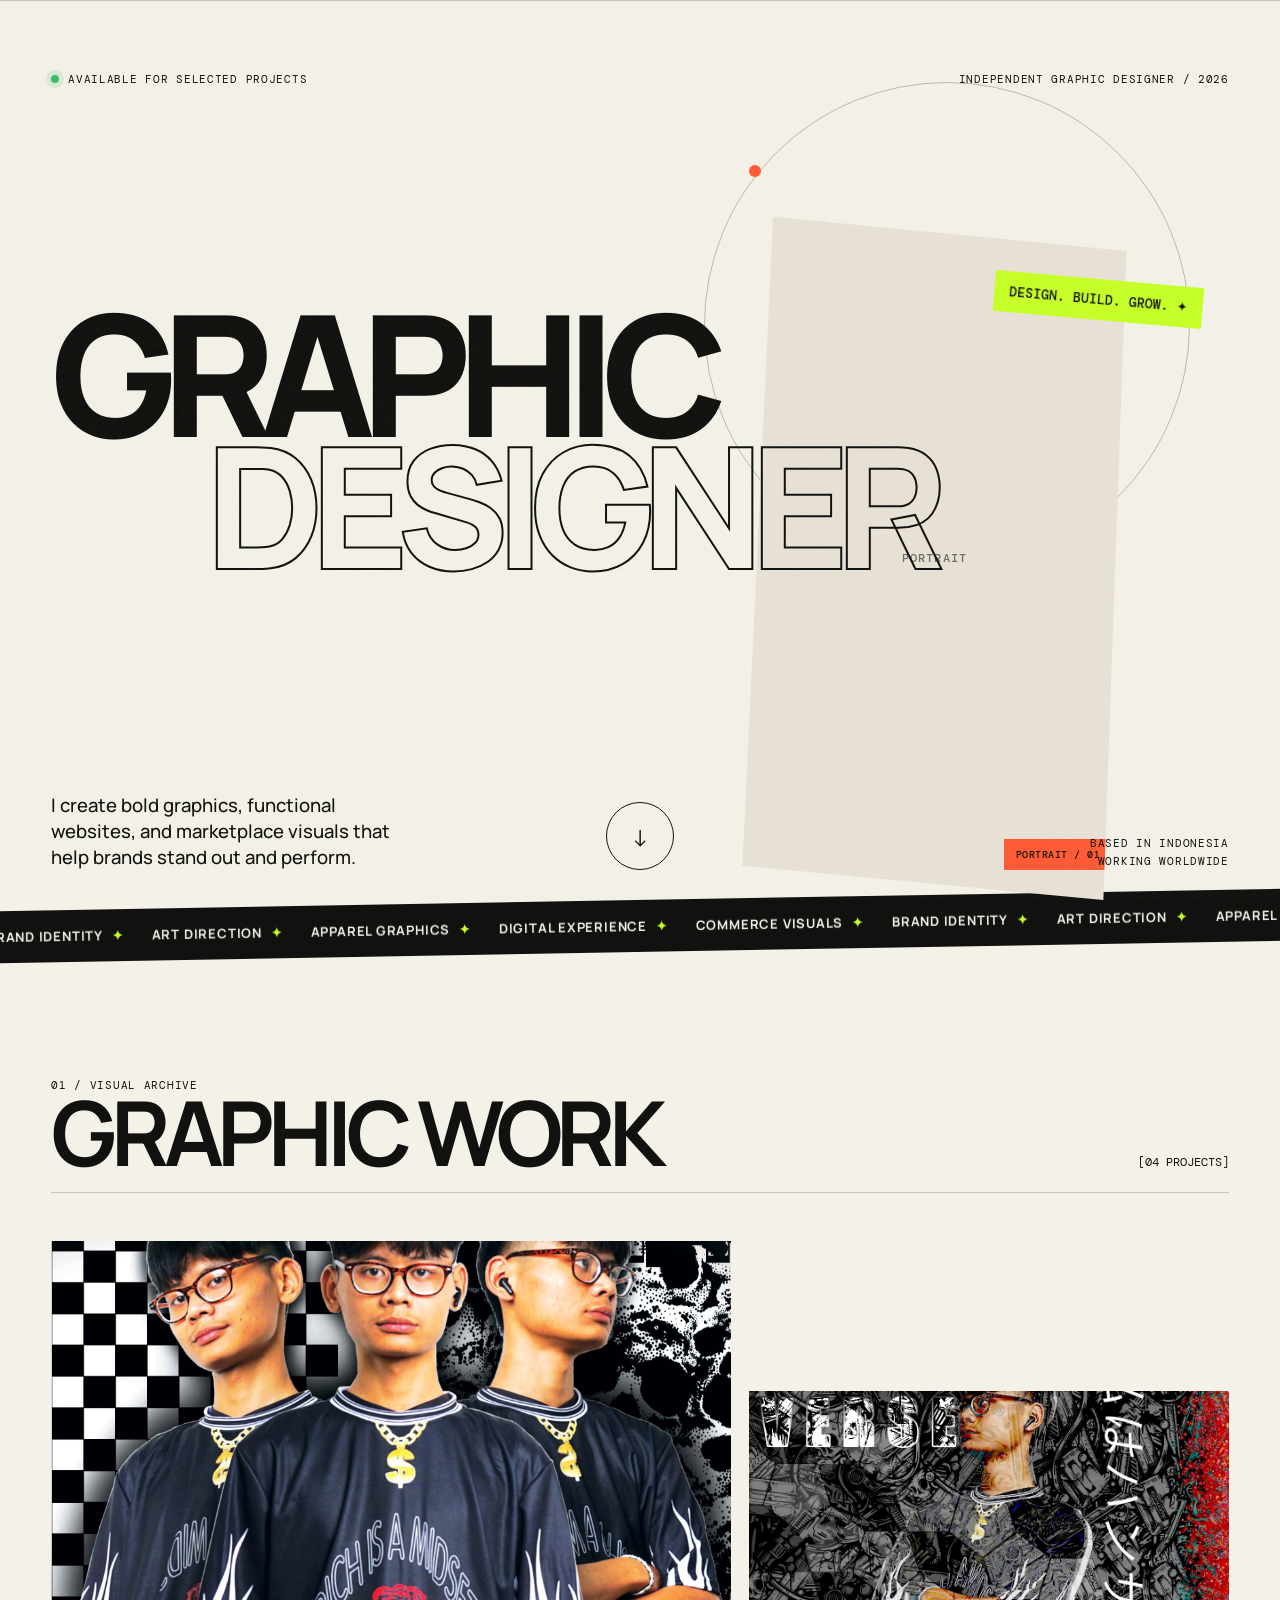
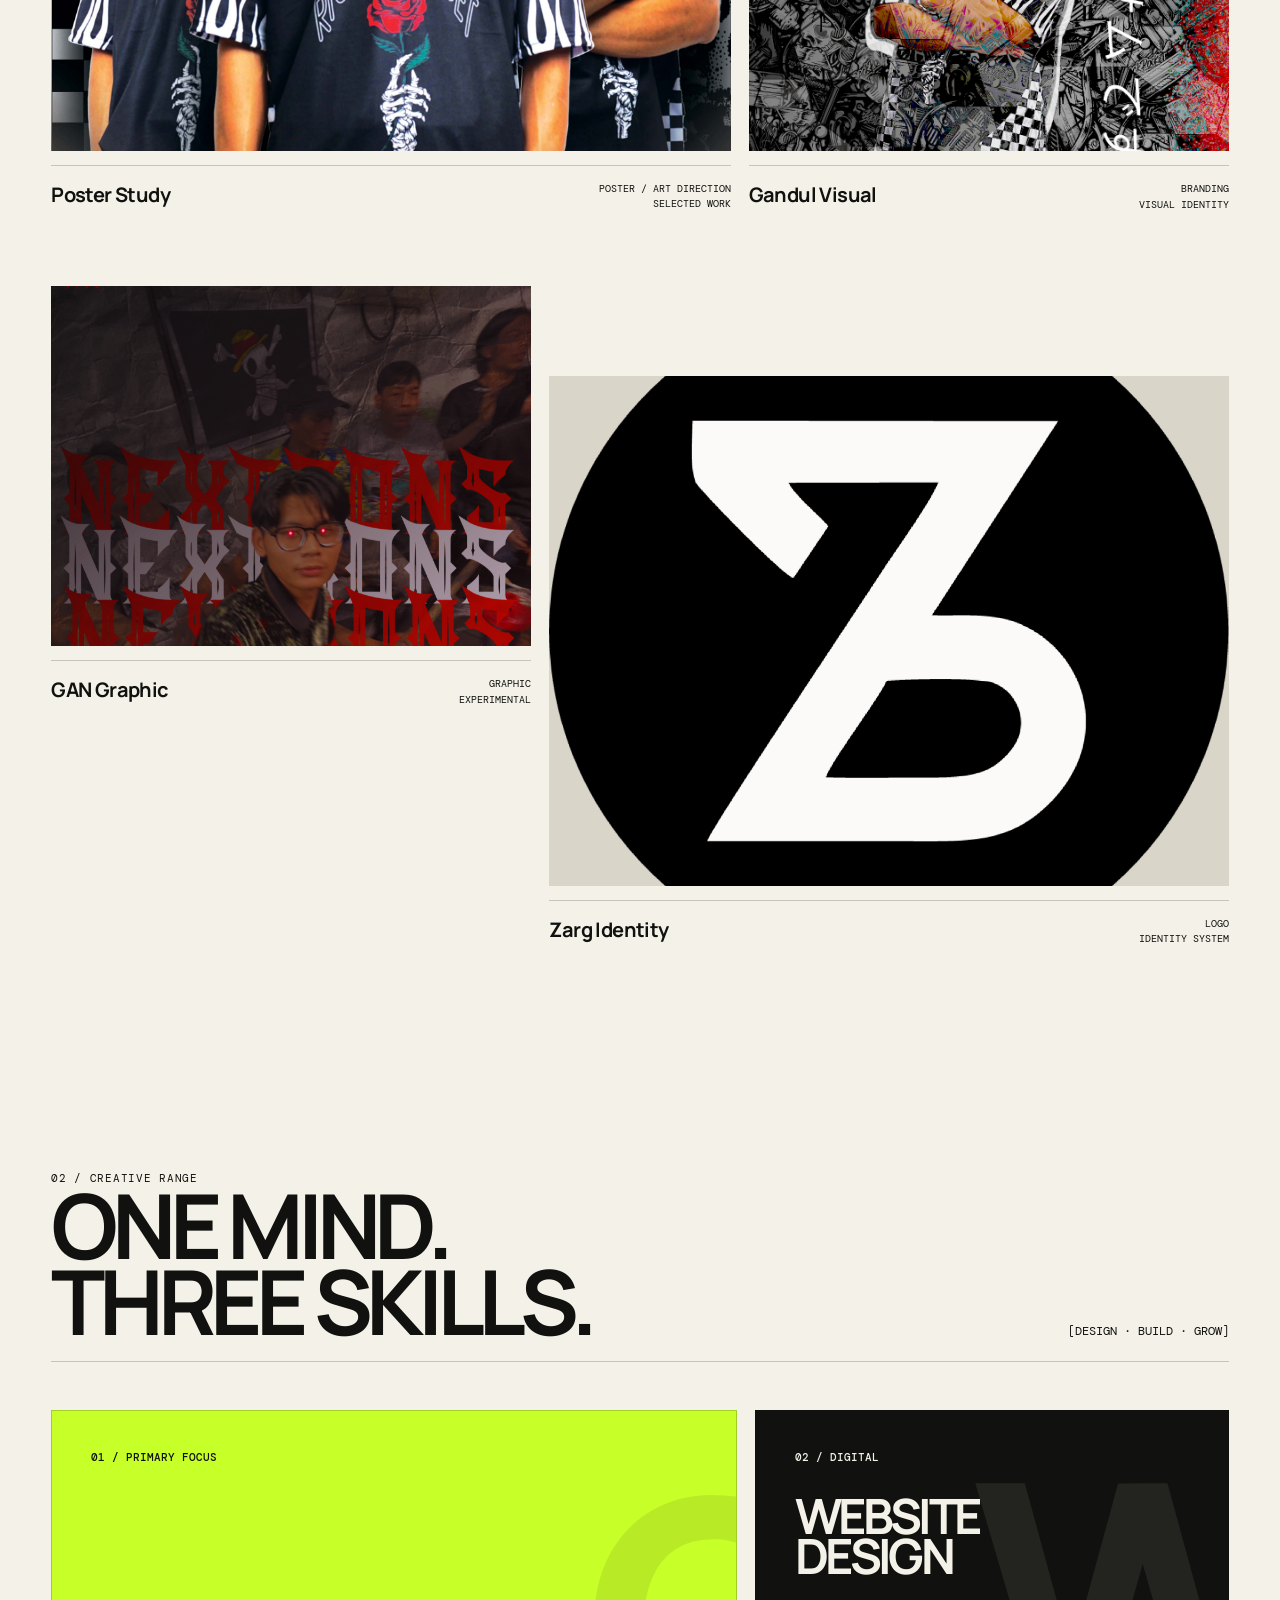
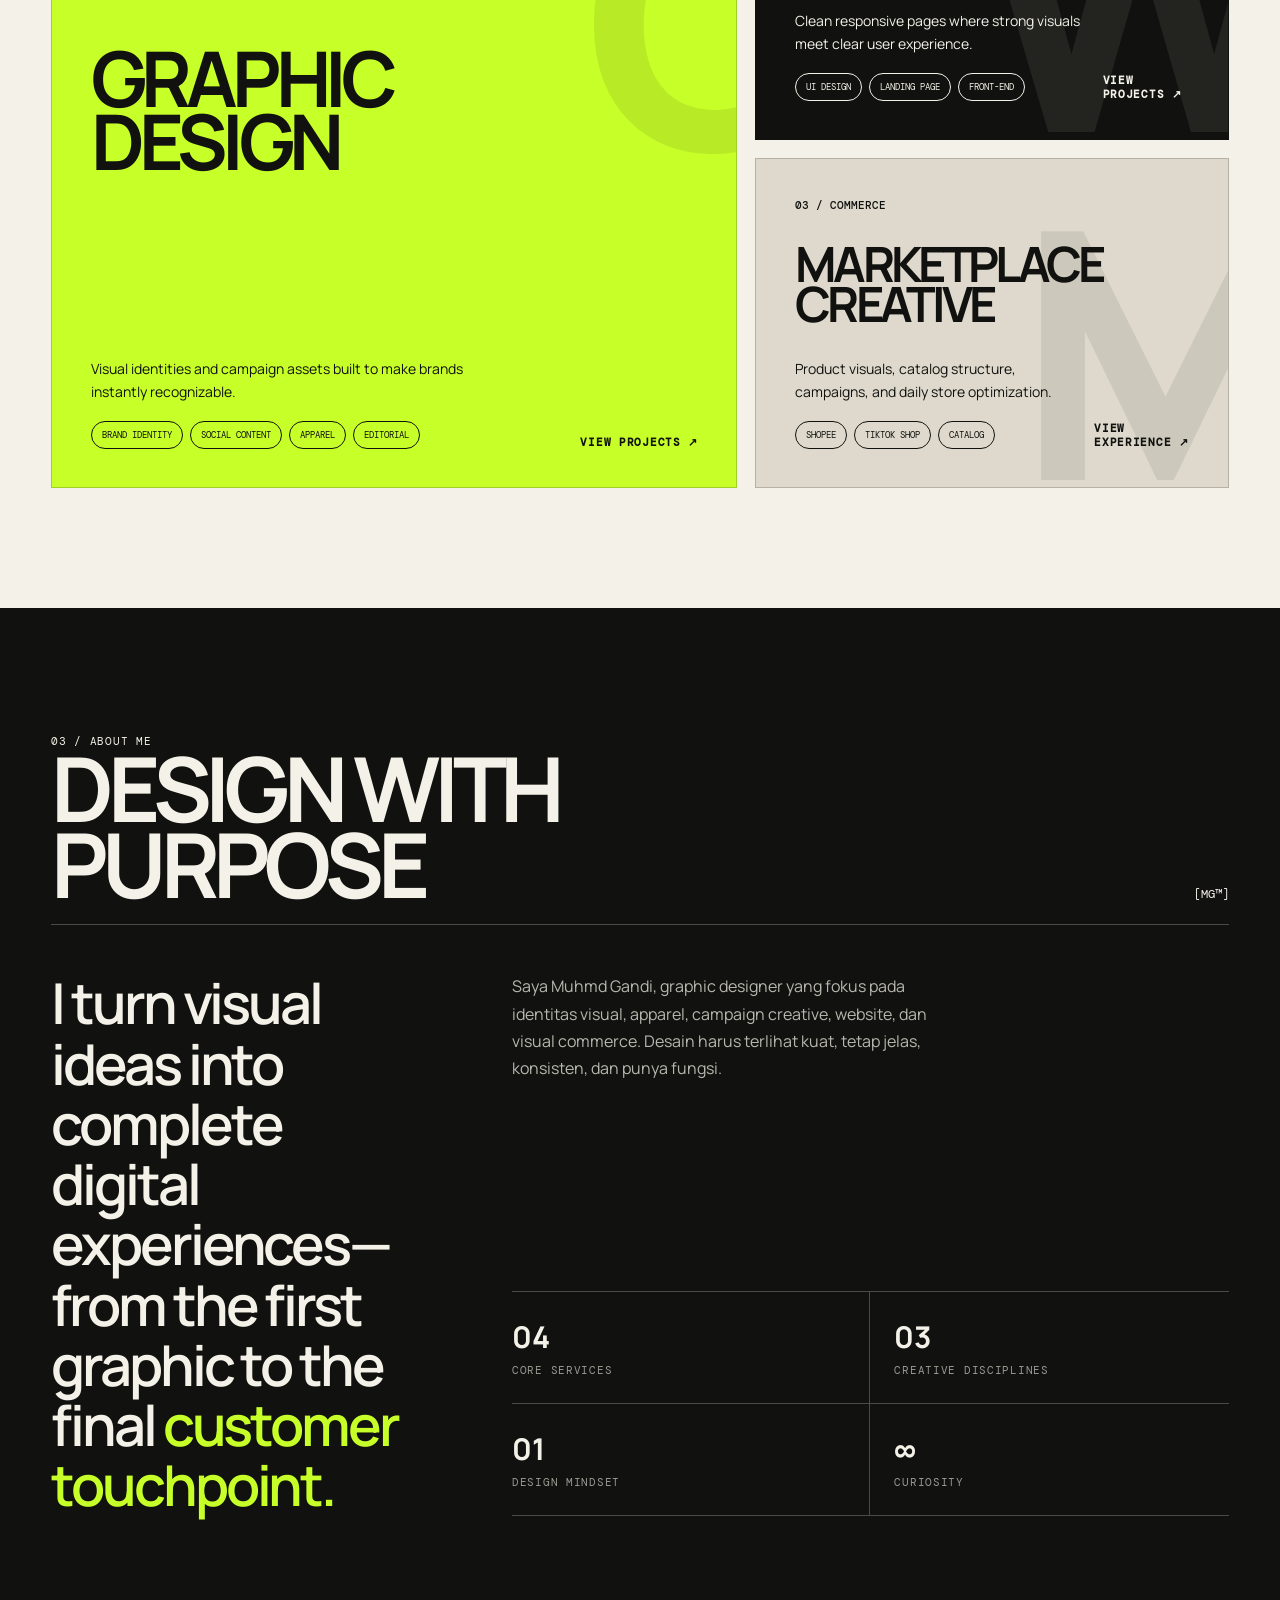
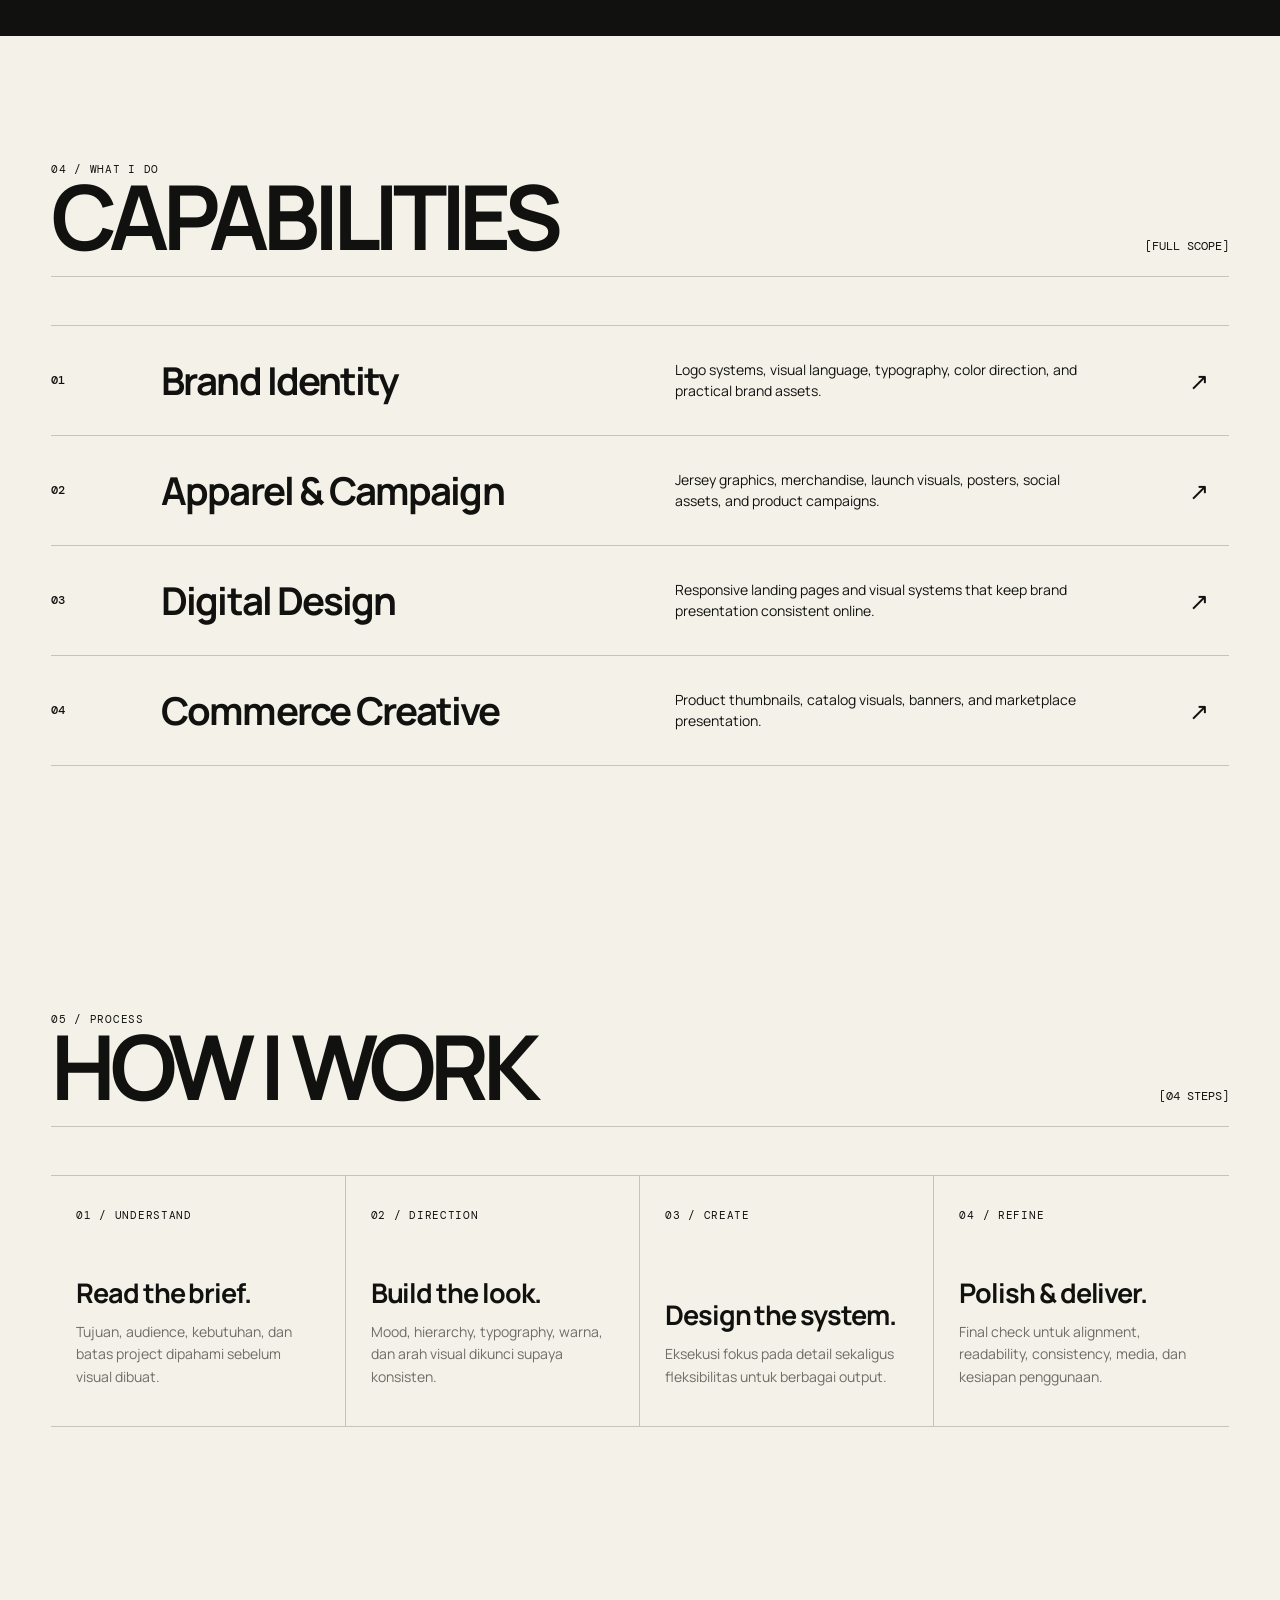
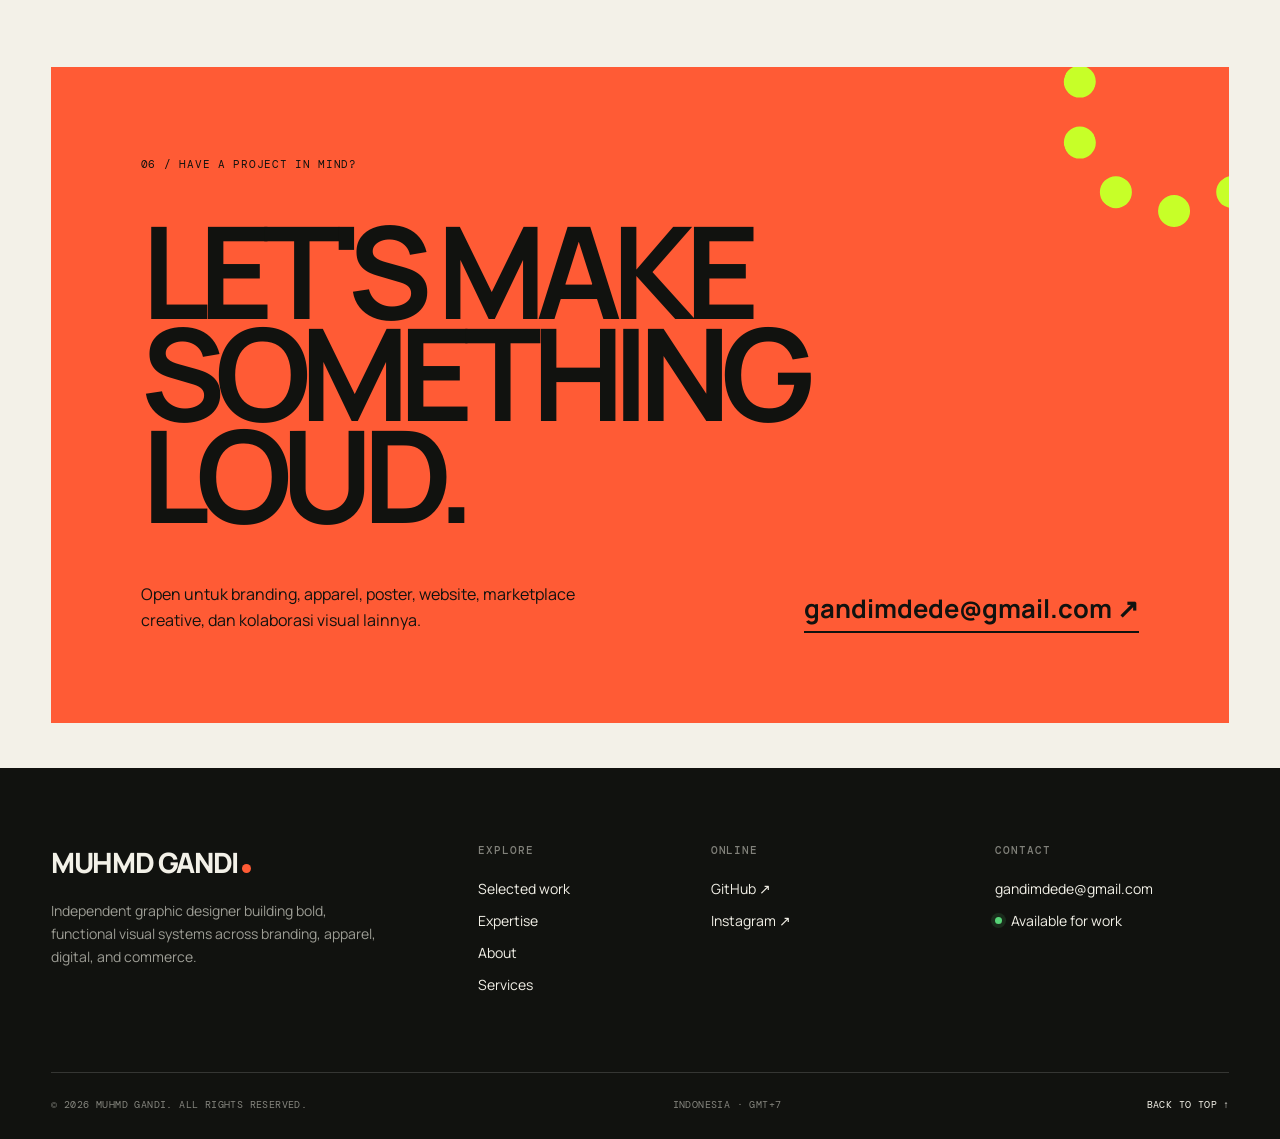
==== commit e38c6f60: "Match first section to Zarg_bee hero reference" ====
--- a/index.html
+++ b/index.html
@@ -1,194 +1,97 @@
 <!DOCTYPE html>
-<html lang="id">
+<html lang="en">
 <head>
   <meta charset="UTF-8">
-  <meta name="viewport" content="width=device-width, initial-scale=1.0">
-  <meta name="theme-color" content="#0b0b0b">
-  <meta name="description" content="Muhmd Gandi — Graphic Designer. Branding, apparel graphics, campaign visuals, website design, and marketplace creative.">
+  <meta name="viewport" content="width=device-width,initial-scale=1.0">
+  <meta name="theme-color" content="#f3f1e8">
+  <meta name="description" content="MUHMD GANDI — graphic designer creating bold identities, apparel graphics, websites, and commerce visuals.">
   <meta property="og:title" content="Muhmd Gandi — Graphic Designer">
   <meta property="og:description" content="Selected work and creative capabilities by Muhmd Gandi.">
   <meta property="og:type" content="website">
-  <title>Muhmd Gandi — Graphic Designer</title>
-  <link rel="icon" href="data:image/svg+xml,%3Csvg xmlns='http://www.w3.org/2000/svg' viewBox='0 0 64 64'%3E%3Crect width='64' height='64' rx='16' fill='%230b0b0b'/%3E%3Ctext x='32' y='42' text-anchor='middle' font-family='Arial' font-size='32' font-weight='700' fill='%23f4f3ef'%3EG%3C/text%3E%3C/svg%3E">
+  <title>MUHMD GANDI — Graphic Designer</title>
+  <link rel="icon" href="data:image/svg+xml,%3Csvg xmlns='http://www.w3.org/2000/svg' viewBox='0 0 64 64'%3E%3Crect width='64' height='64' rx='16' fill='%2311120f'/%3E%3Ctext x='32' y='43' text-anchor='middle' font-family='Arial' font-size='34' font-weight='700' fill='%23c7ff28'%3EG%3C/text%3E%3C/svg%3E">
   <link rel="preconnect" href="https://fonts.googleapis.com">
   <link rel="preconnect" href="https://fonts.gstatic.com" crossorigin>
-  <link href="https://fonts.googleapis.com/css2?family=DM+Mono:wght@300;400;500&family=DM+Sans:wght@400;500;600&family=Manrope:wght@500;600;700;800&display=swap" rel="stylesheet">
+  <link href="https://fonts.googleapis.com/css2?family=DM+Mono:wght@300;400;500&family=Manrope:wght@400;500;600;700;800&display=swap" rel="stylesheet">
   <style>
-    :root{--paper:#f4f3ef;--ink:#0b0b0b;--muted:#77756e;--line:rgba(11,11,11,.16);--acid:#c7ff28;--orange:#ff5c35;--pad:clamp(20px,4vw,64px);--radius:24px}
-    *{box-sizing:border-box;margin:0;padding:0}
-    html{scroll-behavior:smooth}
-    body{background:var(--paper);color:var(--ink);font-family:'DM Sans',Arial,sans-serif;overflow-x:hidden}
-    body.modal-open{overflow:hidden}
-    a{color:inherit;text-decoration:none}button{font:inherit}img{display:block;max-width:100%}
-    :focus-visible{outline:2px solid var(--orange);outline-offset:4px}
-    ::selection{background:var(--acid);color:var(--ink)}
-    .mono{font-family:'DM Mono',monospace;text-transform:uppercase;letter-spacing:.06em;font-size:11px}
-    .noise{position:fixed;inset:0;pointer-events:none;z-index:999;opacity:.03;background-image:url("data:image/svg+xml,%3Csvg viewBox='0 0 180 180' xmlns='http://www.w3.org/2000/svg'%3E%3Cfilter id='n'%3E%3CfeTurbulence type='fractalNoise' baseFrequency='.85' numOctaves='4' stitchTiles='stitch'/%3E%3C/filter%3E%3Crect width='100%25' height='100%25' filter='url(%23n)' opacity='.6'/%3E%3C/svg%3E")}
-
-    /* ORIGINAL INTRO — intentionally preserved */
-    #loader{position:fixed;inset:0;background:var(--ink);color:var(--paper);z-index:3000;display:grid;place-items:center;transition:transform .85s cubic-bezier(.77,0,.18,1)}
-    #loader.hide{transform:translateY(-100%)}
-    .loader-word{font-family:'Manrope',sans-serif;font-size:clamp(40px,8vw,116px);font-weight:800;letter-spacing:-.07em;overflow:hidden}
-    .loader-word span{display:inline-block;animation:rise .9s cubic-bezier(.16,1,.3,1)}
-    @keyframes rise{from{transform:translateY(115%)}to{transform:translateY(0)}}
-    .cursor{width:18px;height:18px;border-radius:50%;background:var(--orange);position:fixed;left:0;top:0;z-index:2000;pointer-events:none;transform:translate(-50%,-50%);transition:width .2s,height .2s,opacity .2s;mix-blend-mode:multiply}.cursor.big{width:58px;height:58px;opacity:.55}
-
-    .site-header{position:fixed;top:0;left:0;width:100%;z-index:1000;padding:18px var(--pad);pointer-events:none}
-    .nav{max-width:1600px;margin:auto;display:flex;align-items:center;justify-content:space-between;padding:12px 14px 12px 18px;border:1px solid rgba(11,11,11,.12);background:rgba(244,243,239,.76);backdrop-filter:blur(18px);-webkit-backdrop-filter:blur(18px);border-radius:999px;pointer-events:auto;transition:box-shadow .25s}
-    .nav.scrolled{box-shadow:0 12px 38px rgba(11,11,11,.08)}
-    .brand{font-family:'Manrope',sans-serif;font-weight:800;letter-spacing:-.04em;font-size:18px}.brand i{display:inline-block;width:7px;height:7px;background:var(--orange);border-radius:50%;margin-left:4px}
-    .navlinks{display:flex;gap:28px;align-items:center;font-size:13px;font-weight:600}.navlinks a{position:relative}.navlinks a:after{content:'';position:absolute;left:0;bottom:-5px;width:100%;height:1px;background:var(--ink);transform:scaleX(0);transform-origin:right;transition:.3s}.navlinks a:hover:after{transform:scaleX(1);transform-origin:left}
-    .pill{display:inline-flex;align-items:center;gap:9px;background:var(--ink);color:var(--paper);padding:11px 16px;border-radius:999px;font-size:12px}.dot{width:7px;height:7px;background:#7de28a;border-radius:50%;box-shadow:0 0 0 5px rgba(125,226,138,.13)}
-
-    /* ORIGINAL HERO */
-    .hero{min-height:100svh;padding:150px var(--pad) 60px;display:grid;align-content:end;position:relative;max-width:1800px;margin:auto}
-    .eyebrow{display:flex;justify-content:space-between;gap:20px;color:var(--muted);font:500 11px 'DM Mono';text-transform:uppercase;letter-spacing:.08em;margin-bottom:26px}
-    .hero h1{font-family:'Manrope',sans-serif;font-weight:800;font-size:clamp(58px,11.5vw,190px);letter-spacing:-.075em;line-height:.82;max-width:1500px}
-    .hero h1 .line{display:block;overflow:hidden}.hero h1 .line span{display:block;transform:translateY(110%);animation:heroIn 1.05s cubic-bezier(.16,1,.3,1) forwards}.hero h1 .line:nth-child(2) span{animation-delay:.12s}@keyframes heroIn{to{transform:translateY(0)}}
-    .hero-bottom{display:grid;grid-template-columns:1fr 1.2fr;gap:40px;align-items:end;margin-top:44px}.hero-note{max-width:390px;color:var(--muted);font-size:15px;line-height:1.65}.hero-cta{justify-self:end;display:flex;align-items:center;gap:14px;font-weight:700}.arrow-circle{width:54px;height:54px;border:1px solid var(--ink);border-radius:50%;display:grid;place-items:center;transition:.3s}.hero-cta:hover .arrow-circle{transform:rotate(45deg);background:var(--ink);color:var(--paper)}
-
-    /* ZARG_BEE-INSPIRED BODY SYSTEM */
-    .ticker{background:var(--ink);color:var(--paper);overflow:hidden;padding:17px 0;white-space:nowrap;transform:rotate(-1deg);width:102%;margin-left:-1%}.ticker-track{display:flex;width:max-content;animation:run 20s linear infinite}.ticker-group{display:flex;align-items:center;flex-shrink:0}.ticker:hover .ticker-track{animation-play-state:paused}.ticker span{display:inline-flex;align-items:center;font-size:13px;font-weight:700;text-transform:uppercase;letter-spacing:.06em;margin-right:28px}.ticker b{color:var(--acid);margin-left:9px}@keyframes run{to{transform:translateX(-50%)}}
-    main{overflow:hidden}section{padding:120px var(--pad)}
-    .section-head{display:flex;justify-content:space-between;align-items:end;gap:30px;border-bottom:1px solid var(--line);padding-bottom:22px;margin-bottom:48px}.section-head h2{font:800 clamp(44px,7vw,105px)/.85 'Manrope';letter-spacing:-.07em;text-transform:uppercase}.count{font:400 12px 'DM Mono'}
-
-    .work-grid{display:grid;grid-template-columns:repeat(12,1fr);gap:24px 18px}.project{grid-column:span 7;margin-bottom:50px}.project:nth-child(2),.project:nth-child(3){grid-column:span 5}.project:nth-child(4){grid-column:span 7}.project:nth-child(2){margin-top:150px}.project:nth-child(4){margin-top:90px}
-    .visual{aspect-ratio:4/3;overflow:hidden;position:relative;background:#d9d5c9;isolation:isolate}.visual:after{content:'↗';position:absolute;right:18px;top:18px;width:44px;height:44px;border-radius:50%;background:var(--paper);display:grid;place-items:center;font-size:20px;transform:scale(0);transition:.3s;z-index:3}.project:hover .visual:after{transform:scale(1)}
-    .visual img{position:absolute;inset:0;width:100%;height:100%;object-fit:cover;transition:transform .65s cubic-bezier(.2,.8,.2,1),opacity .3s ease}.project:hover .visual img{transform:scale(1.035)}
-    .visual.image-loading:before,.visual.image-error:before{position:absolute;inset:0;display:grid;place-items:center;font:600 11px 'DM Mono';letter-spacing:.08em;color:#67645d;z-index:1}.visual.image-loading:before{content:'LOADING PROJECT';animation:pulse 1.2s ease-in-out infinite}.visual.image-error:before{content:'PROJECT PREVIEW UNAVAILABLE';background:linear-gradient(135deg,#d7d3c8,#ece9df)}.visual.image-error img{display:none}@keyframes pulse{50%{opacity:.38}}
-    .project-info{display:flex;justify-content:space-between;gap:20px;padding-top:15px;border-top:1px solid var(--line);margin-top:14px}.project-info h3{font:700 20px 'Manrope';letter-spacing:-.03em}.project-info p{font:400 10px/1.55 'DM Mono';text-transform:uppercase;text-align:right}
-
-    .disciplines{padding-top:50px}.discipline-grid{display:grid;grid-template-columns:1.45fr 1fr;gap:18px}.discipline{min-height:330px;border:1px solid var(--line);padding:clamp(24px,3vw,46px);display:flex;flex-direction:column;justify-content:space-between;position:relative;overflow:hidden;transition:.35s;cursor:pointer}.discipline:first-child{grid-row:span 2;min-height:678px;background:var(--acid)}.discipline:nth-child(2){background:var(--ink);color:var(--paper)}.discipline:nth-child(3){background:#ded9cc}.discipline:hover{transform:translateY(-6px);box-shadow:0 18px 45px rgba(17,18,15,.12)}.discipline-no{font:500 11px 'DM Mono';position:relative;z-index:2}.discipline h3{font:800 clamp(42px,6vw,96px)/.82 'Manrope';letter-spacing:-.075em;text-transform:uppercase;max-width:700px;position:relative;z-index:2}.discipline:not(:first-child) h3{font-size:clamp(32px,3.8vw,58px)}.discipline-copy{display:flex;justify-content:space-between;align-items:end;gap:20px;position:relative;z-index:2}.discipline-copy p{max-width:390px;font-size:14px;line-height:1.65}.skill-tags{display:flex;flex-wrap:wrap;gap:7px;margin-top:18px}.skill-tags span{border:1px solid currentColor;border-radius:100px;padding:7px 10px;font:400 9px 'DM Mono';text-transform:uppercase}.discipline-mark{position:absolute;right:-8%;top:5%;font:800 clamp(160px,27vw,420px)/1 'Manrope';letter-spacing:-.14em;opacity:.08;pointer-events:none}
-
-    .about{background:var(--ink);color:var(--paper);position:relative;overflow:hidden}.about .section-head{border-color:rgba(244,243,239,.22)}.about-grid{display:grid;grid-template-columns:1fr 2fr;gap:8vw}.big-copy{font:600 clamp(30px,4.4vw,70px)/1.07 'Manrope';letter-spacing:-.055em}.big-copy em{font-style:normal;color:var(--acid)}.about-side{display:flex;flex-direction:column;justify-content:space-between;gap:60px}.about-side>p{max-width:430px;font-size:16px;line-height:1.72;color:#b8b7ae}.facts{display:grid;grid-template-columns:1fr 1fr;border-top:1px solid rgba(244,243,239,.22)}.fact{padding:24px 0;border-bottom:1px solid rgba(244,243,239,.22)}.fact:nth-child(odd){border-right:1px solid rgba(244,243,239,.22)}.fact:nth-child(even){padding-left:24px}.fact strong{font:700 30px 'Manrope';display:block}.fact span{color:#9a9992}
-
-    .services-list{border-top:1px solid var(--line)}.service{display:grid;grid-template-columns:80px 1fr 1fr 40px;gap:30px;align-items:center;padding:28px 0;border-bottom:1px solid var(--line);transition:.25s}.service:hover{padding-left:18px;background:var(--acid)}.service h3{font:700 clamp(25px,3vw,46px) 'Manrope';letter-spacing:-.05em}.service p{font-size:14px;line-height:1.55;max-width:430px}.service b{font:500 12px 'DM Mono'}.service i{font-style:normal;font-size:24px}
-
-    .process-grid{display:grid;grid-template-columns:repeat(4,1fr);border-top:1px solid var(--line);border-bottom:1px solid var(--line)}.process-card{padding:32px 25px 38px;border-right:1px solid var(--line);min-height:250px;display:flex;flex-direction:column;justify-content:space-between}.process-card:last-child{border-right:0}.process-card h3{font:700 27px 'Manrope';letter-spacing:-.04em;margin:32px 0 10px}.process-card p{color:var(--muted);font-size:14px;line-height:1.6}
-
-    .contact{padding-bottom:45px}.contact-card{background:var(--orange);padding:clamp(38px,7vw,100px);position:relative;overflow:hidden}.contact-card .mono{display:block;margin-bottom:45px}.contact-card h2{font:800 clamp(54px,10vw,160px)/.8 'Manrope';letter-spacing:-.08em;text-transform:uppercase;max-width:1200px}.contact-actions{display:flex;align-items:end;justify-content:space-between;gap:28px;margin-top:55px}.contact-actions p{max-width:470px;line-height:1.65}.contact-link{display:inline-block;font:700 clamp(17px,2vw,28px) 'Manrope';border-bottom:2px solid var(--ink);padding-bottom:5px}.burst{position:absolute;right:-60px;top:-70px;width:230px;height:230px;border:32px dotted var(--acid);border-radius:50%;animation:spin 18s linear infinite}@keyframes spin{to{transform:rotate(360deg)}}
-
-    footer{background:var(--ink);color:var(--paper);padding:75px var(--pad) 28px}.footer-top{display:grid;grid-template-columns:1.45fr .7fr .9fr .9fr;gap:50px;padding-bottom:65px}.footer-brand .brand{font-size:28px}.footer-brand p{color:#9d9d95;line-height:1.65;max-width:330px;margin-top:18px;font-size:14px}.footer-col h4{color:#81817a;font:500 10px 'DM Mono';text-transform:uppercase;letter-spacing:.09em;margin-bottom:22px}.footer-col a,.footer-col span{display:block;width:max-content;max-width:100%;margin:10px 0;font-size:13px;color:#d7d6cf}.footer-col a:hover{color:var(--acid)}.footer-status{display:flex!important;align-items:center;gap:9px}.footer-status i{width:7px;height:7px;border-radius:50%;background:#39bc68}.footer-bottom{border-top:1px solid rgba(244,243,239,.17);padding-top:24px;display:flex;justify-content:space-between;gap:20px;color:#77766f;font:400 10px 'DM Mono';text-transform:uppercase}
-
-    [data-reveal]{opacity:0;transform:translateY(42px);transition:opacity .85s cubic-bezier(.16,1,.3,1),transform .85s cubic-bezier(.16,1,.3,1)}[data-reveal].show{opacity:1;transform:none}
-
-    /* MODALS */
-    .modal{position:fixed;inset:0;z-index:2500;visibility:hidden;pointer-events:none}.modal.open{visibility:visible;pointer-events:auto}.modal-backdrop{position:absolute;inset:0;background:rgba(11,11,11,.55);opacity:0;transition:.35s}.modal.open .modal-backdrop{opacity:1}.modal-panel{position:absolute;right:0;top:0;height:100%;width:min(820px,92vw);overflow:auto;background:var(--paper);padding:clamp(28px,5vw,65px);transform:translateX(100%);transition:transform .6s cubic-bezier(.16,1,.3,1);box-shadow:-20px 0 70px rgba(0,0,0,.2)}.modal.open .modal-panel{transform:none}.modal-close{position:sticky;top:0;margin-left:auto;display:grid;place-items:center;width:48px;height:48px;border:1px solid var(--line);background:var(--paper);border-radius:50%;font-size:25px;z-index:5;cursor:pointer}.modal-header{margin:15px 0 55px}.modal-kicker{font:500 10px 'DM Mono';text-transform:uppercase;letter-spacing:.08em;color:var(--muted)}.modal-header h2{font:800 clamp(54px,8vw,110px)/.82 'Manrope';letter-spacing:-.075em;text-transform:uppercase;margin:18px 0 25px}.modal-header p{max-width:580px;color:var(--muted);line-height:1.7}.brand-section{padding:30px 0;border-top:1px solid var(--line)}.brand-title{display:flex;justify-content:space-between;gap:18px;align-items:end;margin-bottom:18px}.brand-title h3{font:700 24px 'Manrope'}.brand-title span{font:400 10px 'DM Mono';text-transform:uppercase;color:var(--muted);text-align:right}.project-strip,.scope-grid,.web-projects{display:grid;grid-template-columns:repeat(2,1fr);gap:12px}.project-slot,.scope-card,.web-card{min-height:175px;border:1px solid var(--line);padding:20px;background:#ebe8de;display:flex;flex-direction:column;justify-content:space-between}.project-slot span{font:400 9px 'DM Mono';text-transform:uppercase;color:var(--muted)}.project-slot b{font:700 20px 'Manrope'}.scope-card{min-height:250px}.scope-card h3{font:700 25px 'Manrope';margin:16px 0 10px}.scope-card p,.web-card p{font-size:13px;line-height:1.6;color:var(--muted)}.web-card{padding:0;overflow:hidden;background:#fff}.browser-preview{height:185px;background:#151613;padding:14px}.browser-scene{height:100%;padding:18px;background:var(--acid);display:flex;flex-direction:column;justify-content:space-between}.browser-scene span{font:500 9px 'DM Mono';text-transform:uppercase}.browser-scene strong{font:800 31px/.88 'Manrope';letter-spacing:-.06em}.web-card:nth-child(2) .browser-scene{background:var(--orange)}.web-card:nth-child(3) .browser-scene{background:#d9d3ff}.web-card-body{padding:20px}.web-card-body h3{font:700 20px 'Manrope';margin-bottom:8px}.modal-note{margin-top:34px;border-top:1px solid var(--line);padding-top:20px;display:flex;justify-content:space-between;gap:20px;align-items:start}.modal-note p{font-size:13px;line-height:1.6;max-width:470px}
-
-    @media(max-width:900px){.navlinks{display:none}.cursor{display:none}.hero{padding-top:125px}.eyebrow span:last-child{display:none}.hero-bottom{grid-template-columns:1fr}.hero-cta{justify-self:start}.section-head{align-items:start;flex-direction:column}.work-grid{grid-template-columns:1fr}.project,.project:nth-child(2),.project:nth-child(3),.project:nth-child(4){grid-column:auto;margin-top:0;margin-bottom:34px}.discipline-grid{grid-template-columns:1fr}.discipline:first-child{grid-row:auto;min-height:480px}.discipline{min-height:340px}.about-grid{grid-template-columns:1fr;gap:55px}.service{grid-template-columns:48px 1fr}.service p{grid-column:2}.service i{grid-column:2}.process-grid{grid-template-columns:1fr 1fr}.process-card:nth-child(2){border-right:0}.process-card:nth-child(-n+2){border-bottom:1px solid var(--line)}.contact-actions{align-items:start;flex-direction:column}.footer-top{grid-template-columns:1fr 1fr}.footer-brand{grid-column:1/-1}.project-strip,.scope-grid,.web-projects{grid-template-columns:1fr}}
-    @media(max-width:560px){section{padding:88px 20px}.hero h1{font-size:18.5vw}.brand{font-size:16px}.pill{padding:10px 13px}.pill .status-text{display:none}.visual{aspect-ratio:4/5}.discipline:first-child{min-height:420px}.discipline{min-height:320px}.discipline-copy{align-items:start;flex-direction:column}.process-grid{grid-template-columns:1fr}.process-card,.process-card:nth-child(2){border-right:0;border-bottom:1px solid var(--line)}.process-card:last-child{border-bottom:0}.contact-card h2{font-size:17vw}.footer-top{grid-template-columns:1fr}.footer-brand{grid-column:auto}.footer-bottom{flex-direction:column}.modal-panel{width:100%;padding:22px}.brand-title{align-items:start;flex-direction:column}.brand-title span{text-align:left}}
-    @media(prefers-reduced-motion:reduce){*,*:before,*:after{scroll-behavior:auto!important;animation-duration:.01ms!important;animation-iteration-count:1!important;transition-duration:.01ms!important}.hero h1 .line span{transform:none}[data-reveal]{opacity:1;transform:none}}
+    :root{--ink:#11120f;--paper:#f3f1e8;--acid:#c7ff28;--orange:#ff5b35;--muted:#6e6d66;--line:rgba(17,18,15,.2);--pad:clamp(20px,4vw,64px)}
+    *{box-sizing:border-box;margin:0;padding:0}html{scroll-behavior:smooth}body{background:var(--paper);color:var(--ink);font-family:Manrope,Arial,sans-serif;overflow-x:hidden}body.modal-open{overflow:hidden}a{color:inherit;text-decoration:none}button{font:inherit}img{display:block;max-width:100%}::selection{background:var(--acid);color:var(--ink)}:focus-visible{outline:2px solid var(--orange);outline-offset:4px}.mono{font-family:"DM Mono",monospace;text-transform:uppercase;letter-spacing:.065em;font-size:11px}.noise{position:fixed;inset:0;pointer-events:none;opacity:.032;z-index:90;background-image:url("data:image/svg+xml,%3Csvg viewBox='0 0 180 180' xmlns='http://www.w3.org/2000/svg'%3E%3Cfilter id='n'%3E%3CfeTurbulence type='fractalNoise' baseFrequency='.8' numOctaves='4' stitchTiles='stitch'/%3E%3C/filter%3E%3Crect width='100%25' height='100%25' filter='url(%23n)' opacity='.8'/%3E%3C/svg%3E")}
+    #loader{position:fixed;inset:0;background:var(--ink);color:var(--paper);z-index:500;display:grid;place-items:center;transition:transform .85s cubic-bezier(.77,0,.18,1)}#loader.hide{transform:translateY(-100%)}.loader-word{font-size:clamp(42px,8vw,118px);font-weight:800;letter-spacing:-.075em;overflow:hidden}.loader-word span{display:block;animation:loaderIn .9s cubic-bezier(.16,1,.3,1)}@keyframes loaderIn{from{transform:translateY(115%)}to{transform:none}}
+    .site-nav{height:72px;padding:0 var(--pad);position:fixed;left:0;right:0;top:0;z-index:70;display:flex;align-items:center;justify-content:space-between;border-bottom:1px solid transparent;background:rgba(243,241,232,.82);backdrop-filter:blur(16px);-webkit-backdrop-filter:blur(16px);transform:translateY(-110%);transition:transform .4s cubic-bezier(.16,1,.3,1),border-color .25s,box-shadow .25s}.site-nav.show{transform:none;border-color:var(--line);box-shadow:0 10px 35px rgba(17,18,15,.05)}.logo{font-weight:800;font-size:20px;letter-spacing:-.05em}.logo span{display:inline-block;width:9px;height:9px;border-radius:50%;background:var(--orange);margin-left:4px}.nav-links{display:flex;align-items:center;gap:30px;font-size:12px;font-weight:700;text-transform:uppercase}.nav-links a{position:relative}.nav-links a:not(.hire):after{content:"";position:absolute;left:0;right:100%;bottom:-5px;height:2px;background:var(--ink);transition:.25s}.nav-links a:hover:after{right:0}.hire{background:var(--ink);color:var(--paper);padding:11px 17px;border-radius:999px}.hire:hover{background:var(--orange)}
+    .hero{min-height:100svh;padding:66px var(--pad) 30px;display:grid;grid-template-rows:auto 1fr auto;position:relative;overflow:hidden;border-top:1px solid var(--line)}.hero-top{display:flex;justify-content:space-between;align-items:flex-start;position:relative;z-index:5;padding-top:5px}.status{display:flex;gap:9px;align-items:center}.status i{width:8px;height:8px;background:#39bc68;border-radius:50%;box-shadow:0 0 0 5px rgba(57,188,104,.14)}.hero-title{font-size:clamp(70px,13.2vw,210px);font-weight:800;line-height:.78;letter-spacing:-.085em;text-transform:uppercase;align-self:center;margin:45px 0;position:relative;z-index:3;pointer-events:none}.hero-title .outline{-webkit-text-stroke:2px var(--ink);color:transparent;display:block;margin-left:12vw}.hero-title .tag{position:absolute;right:2vw;top:-28px;background:var(--acid);font:500 clamp(11px,1vw,15px) "DM Mono";letter-spacing:0;padding:12px 15px;transform:rotate(5deg);white-space:nowrap}.hero-portrait{position:absolute;z-index:2;width:clamp(270px,30vw,485px);height:76%;right:12%;bottom:0;overflow:hidden;clip-path:polygon(8% 0,100% 5%,94% 100%,0 95%);filter:drop-shadow(20px 18px 0 var(--acid));transition:transform .25s ease-out;background:#e8e1d5}.hero-portrait img{width:100%;height:100%;object-fit:cover;object-position:center 16%;filter:saturate(.82) contrast(1.04)}.hero-portrait.media-error:before{content:"PORTRAIT";position:absolute;inset:0;display:grid;place-items:center;font:500 12px "DM Mono";letter-spacing:.1em;color:var(--muted)}.hero-portrait:after{content:"PORTRAIT / 01";position:absolute;right:14px;bottom:30px;background:var(--orange);padding:9px 12px;font:500 10px "DM Mono";letter-spacing:.05em}.hero-orbit{position:absolute;z-index:1;width:clamp(280px,38vw,610px);aspect-ratio:1;border:1px solid rgba(17,18,15,.25);border-radius:50%;right:7%;top:9%;animation:spin 22s linear infinite}.hero-orbit:before,.hero-orbit:after{content:"";position:absolute;width:12px;height:12px;border-radius:50%}.hero-orbit:before{top:17%;left:9%;background:var(--orange)}.hero-orbit:after{bottom:12%;right:15%;background:var(--acid);border:1px solid var(--ink)}@keyframes spin{to{transform:rotate(360deg)}}.hero-bottom{display:grid;grid-template-columns:1fr 1.2fr 1fr;gap:30px;align-items:end;position:relative;z-index:5}.hero-note{max-width:470px;font-size:clamp(17px,1.45vw,23px);line-height:1.4;font-weight:500}.scroll{justify-self:center;width:68px;height:68px;border:1px solid var(--ink);border-radius:50%;display:grid;place-items:center;font-size:23px;transition:.3s;background:rgba(243,241,232,.55);backdrop-filter:blur(8px)}.scroll:hover{background:var(--acid);transform:rotate(45deg)}.location{text-align:right;line-height:1.65}
+    .ticker{background:var(--ink);color:var(--paper);overflow:hidden;padding:17px 0;white-space:nowrap;transform:rotate(-1deg);width:102%;margin-left:-1%}.ticker-track{display:flex;width:max-content;will-change:transform;animation:run 20s linear infinite}.ticker-group{display:flex;align-items:center;flex-shrink:0}.ticker:hover .ticker-track{animation-play-state:paused}.ticker span{display:inline-flex;align-items:center;font-size:13px;font-weight:700;text-transform:uppercase;letter-spacing:.06em;margin-right:28px}.ticker b{color:var(--acid);margin-left:9px}@keyframes run{to{transform:translateX(-50%)}}
+    section{padding:120px var(--pad)}.section-head{display:flex;justify-content:space-between;align-items:end;gap:28px;border-bottom:1px solid var(--line);padding-bottom:22px;margin-bottom:48px}.section-head h2{font-size:clamp(44px,7vw,105px);line-height:.85;letter-spacing:-.07em;text-transform:uppercase}.section-head .count{font:400 12px "DM Mono"}.reveal{opacity:0;transform:translateY(34px);transition:opacity .75s ease,transform .9s cubic-bezier(.16,1,.3,1)}.reveal.show{opacity:1;transform:none}
+    .work-grid{display:grid;grid-template-columns:repeat(12,1fr);gap:24px 18px}.project{grid-column:span 7;margin-bottom:50px}.project:nth-child(2),.project:nth-child(3){grid-column:span 5}.project:nth-child(4){grid-column:span 7}.project:nth-child(2){margin-top:150px}.project:nth-child(4){margin-top:90px}.visual{aspect-ratio:4/3;overflow:hidden;position:relative;background:#d9d5c9;isolation:isolate}.visual:after{content:"↗";position:absolute;right:18px;top:18px;width:44px;height:44px;border-radius:50%;background:var(--paper);display:grid;place-items:center;font-size:20px;transform:scale(0);transition:.3s;z-index:3}.project:hover .visual:after{transform:scale(1)}.visual img{position:absolute;inset:0;width:100%;height:100%;object-fit:cover;transition:transform .6s cubic-bezier(.2,.8,.2,1),opacity .25s}.project:hover .visual img{transform:scale(1.035)}.visual.media-error:before{content:"PROJECT PREVIEW UNAVAILABLE";position:absolute;inset:0;display:grid;place-items:center;font:500 10px "DM Mono";letter-spacing:.08em;color:var(--muted)}.project-info{display:flex;justify-content:space-between;gap:20px;padding-top:15px;border-top:1px solid var(--line);margin-top:14px}.project-info h3{font-size:20px;letter-spacing:-.03em}.project-info p{font:400 10px/1.55 "DM Mono";text-transform:uppercase;text-align:right}
+    .disciplines{padding-top:48px}.discipline-grid{display:grid;grid-template-columns:1.45fr 1fr;gap:18px}.discipline{min-height:330px;border:1px solid var(--line);padding:clamp(24px,3vw,46px);display:flex;flex-direction:column;justify-content:space-between;position:relative;overflow:hidden;transition:.35s;cursor:pointer}.discipline:first-child{grid-row:span 2;min-height:678px;background:var(--acid)}.discipline:nth-child(2){background:var(--ink);color:var(--paper)}.discipline:nth-child(3){background:#ded9cc}.discipline:hover,.discipline:focus-visible{transform:translateY(-6px);box-shadow:0 18px 45px rgba(17,18,15,.12)}.discipline-no{font:500 11px "DM Mono";position:relative;z-index:2}.discipline h3{font-size:clamp(42px,6vw,96px);line-height:.82;letter-spacing:-.075em;text-transform:uppercase;max-width:700px;position:relative;z-index:2}.discipline:not(:first-child) h3{font-size:clamp(32px,3.8vw,58px)}.discipline-copy{display:flex;justify-content:space-between;align-items:end;gap:20px;position:relative;z-index:2}.discipline-copy p{max-width:390px;font-size:14px;line-height:1.65}.skill-tags{display:flex;flex-wrap:wrap;gap:7px;margin-top:18px}.skill-tags span{border:1px solid currentColor;border-radius:100px;padding:7px 10px;font:400 9px "DM Mono";text-transform:uppercase}.discipline-mark{position:absolute;right:-8%;top:5%;font-size:clamp(160px,27vw,420px);line-height:1;font-weight:800;letter-spacing:-.14em;opacity:.08;pointer-events:none}
+    .about{background:var(--ink);color:var(--paper);position:relative;overflow:hidden}.about .section-head{border-color:rgba(243,241,232,.25)}.about-grid{display:grid;grid-template-columns:1fr 2fr;gap:8vw}.big-copy{font-size:clamp(30px,4.4vw,70px);line-height:1.07;letter-spacing:-.055em;font-weight:600}.big-copy em{font-style:normal;color:var(--acid)}.about-side{display:flex;flex-direction:column;justify-content:space-between;gap:60px}.about-side p{max-width:430px;font-size:16px;line-height:1.7;color:#b8b7ae}.facts{display:grid;grid-template-columns:1fr 1fr;border-top:1px solid rgba(243,241,232,.25)}.fact{padding:24px 0;border-bottom:1px solid rgba(243,241,232,.25)}.fact:nth-child(odd){border-right:1px solid rgba(243,241,232,.25)}.fact:nth-child(even){padding-left:24px}.fact strong{font-size:30px;display:block}.fact span{color:#9a9992}
+    .services-list{border-top:1px solid var(--line)}.service{display:grid;grid-template-columns:80px 1fr 1fr 40px;gap:30px;align-items:center;padding:28px 0;border-bottom:1px solid var(--line);transition:.25s}.service:hover{padding-left:18px;background:var(--acid)}.service h3{font-size:clamp(25px,3vw,46px);letter-spacing:-.05em}.service p{font-size:14px;line-height:1.55;max-width:430px}.service b{font:500 12px "DM Mono"}.service i{font-style:normal;font-size:24px}.process-grid{display:grid;grid-template-columns:repeat(4,1fr);border-top:1px solid var(--line);border-bottom:1px solid var(--line)}.process-card{min-height:250px;padding:32px 25px 38px;border-right:1px solid var(--line);display:flex;flex-direction:column;justify-content:space-between}.process-card:last-child{border-right:0}.process-card h3{font-size:27px;letter-spacing:-.04em;margin:30px 0 10px}.process-card p{font-size:14px;line-height:1.6;color:var(--muted)}
+    .contact{padding-bottom:45px}.contact-card{background:var(--orange);padding:clamp(38px,7vw,100px);position:relative;overflow:hidden}.contact-card .mono{display:block;margin-bottom:48px}.contact-card h2{font-size:clamp(54px,10vw,160px);line-height:.8;letter-spacing:-.08em;text-transform:uppercase;max-width:1100px}.contact-actions{display:flex;justify-content:space-between;align-items:end;gap:30px;margin-top:55px}.contact-actions p{max-width:480px;line-height:1.65}.contact-link{font-size:clamp(17px,2vw,29px);font-weight:700;border-bottom:2px solid var(--ink);padding-bottom:5px}.burst{position:absolute;right:-60px;top:-70px;width:230px;height:230px;border:32px dotted var(--acid);border-radius:50%;animation:spin 18s linear infinite}
+    footer{background:var(--ink);color:var(--paper);padding:75px var(--pad) 28px}.footer-top{display:grid;grid-template-columns:1.45fr .7fr .9fr .9fr;gap:50px;padding-bottom:65px}.footer-brand .logo{font-size:28px}.footer-brand p{color:#9d9d95;line-height:1.65;max-width:340px;margin-top:18px;font-size:14px}.footer-col h4{color:#81817a;font:500 11px "DM Mono";text-transform:uppercase;letter-spacing:.09em;margin-bottom:22px}.footer-col a,.footer-col span{display:block;width:max-content;max-width:100%;font-size:14px;margin:0 0 13px;transition:.2s}.footer-col a:hover{color:var(--acid);transform:translateX(4px)}.footer-status{display:flex!important;align-items:center;gap:9px}.footer-status i{width:7px;height:7px;border-radius:50%;background:#56d477;box-shadow:0 0 0 4px rgba(86,212,119,.13)}.footer-bottom{border-top:1px solid rgba(243,241,232,.16);padding-top:25px;display:flex;justify-content:space-between;align-items:center;color:#85857e;font:400 10px "DM Mono";text-transform:uppercase;letter-spacing:.04em}.footer-bottom a{color:var(--paper)}
+    .modal{position:fixed;inset:0;z-index:120;display:grid;place-items:center;padding:18px;opacity:0;visibility:hidden;transition:.35s}.modal.open{opacity:1;visibility:visible}.modal-backdrop{position:absolute;inset:0;background:rgba(17,18,15,.78);backdrop-filter:blur(12px)}.modal-panel{position:relative;width:min(1100px,100%);max-height:92vh;overflow:auto;background:var(--paper);opacity:0;transform:translateY(40px) scale(.985);transition:.5s cubic-bezier(.16,1,.3,1)}.modal.open .modal-panel{opacity:1;transform:none}.modal-close{position:sticky;float:right;right:20px;top:20px;z-index:4;width:48px;height:48px;border:1px solid var(--ink);border-radius:50%;background:var(--paper);font-size:25px;cursor:pointer}.modal-close:hover{background:var(--acid);transform:rotate(90deg)}.modal-header{padding:clamp(38px,6vw,78px);border-bottom:1px solid var(--line)}.modal-header h2{font-size:clamp(54px,8vw,120px);line-height:.78;letter-spacing:-.075em;text-transform:uppercase;margin:30px 0 24px}.modal-header p{max-width:660px;font-size:16px;line-height:1.65}.modal-kicker{font:500 10px "DM Mono";text-transform:uppercase;letter-spacing:.08em}.modal-grid{display:grid;grid-template-columns:repeat(2,1fr);gap:14px;padding:clamp(24px,6vw,78px)}.modal-card{border:1px solid var(--line);min-height:250px;padding:28px;display:flex;flex-direction:column;justify-content:space-between}.modal-card:nth-child(2){background:var(--ink);color:var(--paper)}.modal-card h3{font-size:clamp(27px,4vw,52px);letter-spacing:-.055em;line-height:.9}.modal-card p{font-size:14px;line-height:1.6;max-width:420px}.modal-note{padding:28px clamp(24px,6vw,78px);display:flex;justify-content:space-between;gap:25px;background:var(--acid)}
+    @media(max-width:900px){.footer-top{grid-template-columns:1fr 1fr}.footer-brand{grid-column:span 2}.process-grid{grid-template-columns:1fr 1fr}.process-card:nth-child(2){border-right:0}.process-card:nth-child(-n+2){border-bottom:1px solid var(--line)}}
+    @media(max-width:760px){.site-nav{height:64px}.nav-links a:not(.hire){display:none}.hire{padding:10px 14px}.hero{min-height:760px;padding-top:40px}.hero-top>span:last-child{display:none}.hero-title{font-size:19vw;line-height:.82;margin:60px 0;align-self:start}.hero-title .outline{margin-left:6vw}.hero-title .tag{right:1vw;top:-8px;font-size:9px;padding:9px 10px}.hero-portrait{width:62vw;height:61%;right:-4%;bottom:5%;filter:drop-shadow(10px 10px 0 var(--acid))}.hero-orbit{width:78vw;right:-25%;top:20%}.hero-bottom{grid-template-columns:1fr auto}.hero-note{font-size:15px;max-width:58%;align-self:end}.location{display:none}.scroll{width:52px;height:52px}.project,.project:nth-child(2),.project:nth-child(3),.project:nth-child(4){grid-column:span 12;margin-top:0;margin-bottom:34px}.section-head{align-items:start}.section-head h2{font-size:14vw}.discipline-grid{grid-template-columns:1fr}.discipline,.discipline:first-child{min-height:420px;grid-row:auto}.discipline:not(:first-child){min-height:330px}.discipline-copy{align-items:start;flex-direction:column}.about-grid{grid-template-columns:1fr}.about-side{gap:35px}.service{grid-template-columns:42px 1fr 25px;gap:12px}.service p{display:none}.process-grid{grid-template-columns:1fr}.process-card,.process-card:nth-child(2){border-right:0;border-bottom:1px solid var(--line)}.process-card:last-child{border-bottom:0}.contact-actions{align-items:start;flex-direction:column}.contact-card h2{font-size:15vw}.footer-top{grid-template-columns:1fr 1fr;gap:40px 25px}.footer-brand{grid-column:span 2}.footer-bottom{align-items:flex-start;gap:18px;flex-direction:column}.modal{padding:0}.modal-panel{height:100vh;max-height:100vh}.modal-grid{display:flex;overflow-x:auto}.modal-card{flex:0 0 86%;min-height:340px}}
+    @media(prefers-reduced-motion:reduce){*,*:before,*:after{scroll-behavior:auto!important;animation-duration:.01ms!important;animation-iteration-count:1!important;transition-duration:.01ms!important}}
   </style>
 </head>
 <body>
   <div id="loader"><div class="loader-word"><span>GANDI.</span></div></div>
   <div class="noise"></div>
-  <div class="cursor" id="cursor"></div>
-
-  <header class="site-header">
-    <nav class="nav" id="nav">
-      <a class="brand" href="#home">MUHMD GANDI<i></i></a>
-      <div class="navlinks"><a href="#work">Work</a><a href="#expertise">Expertise</a><a href="#about">About</a><a href="#services">Services</a></div>
-      <a class="pill" href="#contact"><span class="dot"></span><span class="status-text">Available for projects</span></a>
-    </nav>
-  </header>
-
+  <nav class="site-nav" id="siteNav"><a class="logo" href="#home">MUHMD GANDI<span></span></a><div class="nav-links"><a href="#work">Work</a><a href="#expertise">Expertise</a><a href="#about">About</a><a class="hire" href="#contact">Let's talk ↗</a></div></nav>
   <main>
-    <section class="hero" id="home">
-      <div class="eyebrow"><span>Graphic Designer / Visual Artist</span><span>Indonesia · 2026</span></div>
-      <h1 aria-label="Muhmd Gandi Graphic Designer"><span class="line"><span>MUHMD GANDI</span></span><span class="line"><span>GRAPHIC DESIGNER</span></span></h1>
-      <div class="hero-bottom"><p class="hero-note">Membangun visual yang clean, berkarakter, dan mudah diingat — dari branding, apparel graphic, poster, website sampai creative commerce.</p><a href="#work" class="hero-cta">Selected work <span class="arrow-circle">↘</span></a></div>
-    </section>
-
-    <div class="ticker" aria-label="Creative services"><div class="ticker-track"><div class="ticker-group"><span>Brand Identity <b>✦</b></span><span>Apparel Graphics <b>✦</b></span><span>Art Direction <b>✦</b></span><span>Website Design <b>✦</b></span><span>Marketplace Creative <b>✦</b></span></div><div class="ticker-group" aria-hidden="true"><span>Brand Identity <b>✦</b></span><span>Apparel Graphics <b>✦</b></span><span>Art Direction <b>✦</b></span><span>Website Design <b>✦</b></span><span>Marketplace Creative <b>✦</b></span></div></div></div>
+    <header class="hero" id="home">
+      <div class="hero-top mono"><span class="status"><i></i> Available for selected projects</span><span>Independent Graphic Designer / 2026</span></div>
+      <div class="hero-orbit" aria-hidden="true"></div>
+      <figure class="hero-portrait" id="heroPortrait"><img src="https://raw.githubusercontent.com/Gandinya/Zarg_bee/main/hero-portrait.png" alt="Portrait of Muhmd Gandi, graphic designer" decoding="async" onerror="this.style.display='none';this.parentElement.classList.add('media-error')"></figure>
+      <h1 class="hero-title">Graphic<span class="outline">Designer</span><span class="tag">Design. Build. Grow. ✦</span></h1>
+      <div class="hero-bottom"><p class="hero-note">I create bold graphics, functional websites, and marketplace visuals that help brands stand out and perform.</p><a class="scroll" href="#work" aria-label="Scroll to selected work">↓</a><p class="location mono">Based in Indonesia<br>Working worldwide</p></div>
+    </header>
+    <div class="ticker" aria-label="Creative services"><div class="ticker-track"><div class="ticker-group"><span>Brand Identity <b>✦</b></span><span>Art Direction <b>✦</b></span><span>Apparel Graphics <b>✦</b></span><span>Digital Experience <b>✦</b></span><span>Commerce Visuals <b>✦</b></span></div><div class="ticker-group" aria-hidden="true"><span>Brand Identity <b>✦</b></span><span>Art Direction <b>✦</b></span><span>Apparel Graphics <b>✦</b></span><span>Digital Experience <b>✦</b></span><span>Commerce Visuals <b>✦</b></span></div></div></div>
 
     <section id="work">
-      <div class="section-head" data-reveal><div><span class="mono">01 / Visual archive</span><h2>Graphic Work</h2></div><span class="count">[04 PROJECTS]</span></div>
+      <div class="section-head reveal"><div><span class="mono">01 / Visual archive</span><h2>Graphic Work</h2></div><span class="count">[04 PROJECTS]</span></div>
       <div class="work-grid">
-        <article class="project" data-reveal><div class="visual image-loading"><img src="poster.jpg" alt="Poster design by Muhmd Gandi" loading="lazy" decoding="async"></div><div class="project-info"><h3>Poster Study</h3><p>Poster / Art Direction<br>Selected work</p></div></article>
-        <article class="project" data-reveal><div class="visual image-loading"><img src="gandul.jpg" alt="Brand visual project by Muhmd Gandi" loading="lazy" decoding="async"></div><div class="project-info"><h3>Gandul Visual</h3><p>Branding<br>Visual identity</p></div></article>
-        <article class="project" data-reveal><div class="visual image-loading"><img src="GAN.png" alt="Graphic artwork by Muhmd Gandi" loading="lazy" decoding="async"></div><div class="project-info"><h3>GAN Graphic</h3><p>Graphic<br>Experimental</p></div></article>
-        <article class="project" data-reveal><div class="visual image-loading"><img src="Logo Zarg.png" alt="Zarg identity logo by Muhmd Gandi" loading="lazy" decoding="async"></div><div class="project-info"><h3>Zarg Identity</h3><p>Logo<br>Identity system</p></div></article>
+        <article class="project reveal"><div class="visual"><img src="poster.jpg" alt="Poster design by Muhmd Gandi" loading="lazy" decoding="async" onerror="this.style.display='none';this.parentElement.classList.add('media-error')"></div><div class="project-info"><h3>Poster Study</h3><p>Poster / Art Direction<br>Selected work</p></div></article>
+        <article class="project reveal"><div class="visual"><img src="gandul.jpg" alt="Brand visual project by Muhmd Gandi" loading="lazy" decoding="async" onerror="this.style.display='none';this.parentElement.classList.add('media-error')"></div><div class="project-info"><h3>Gandul Visual</h3><p>Branding<br>Visual Identity</p></div></article>
+        <article class="project reveal"><div class="visual"><img src="GAN.png" alt="Graphic artwork by Muhmd Gandi" loading="lazy" decoding="async" onerror="this.style.display='none';this.parentElement.classList.add('media-error')"></div><div class="project-info"><h3>GAN Graphic</h3><p>Graphic<br>Experimental</p></div></article>
+        <article class="project reveal"><div class="visual"><img src="Logo Zarg.png" alt="Zarg identity logo by Muhmd Gandi" loading="lazy" decoding="async" onerror="this.style.display='none';this.parentElement.classList.add('media-error')"></div><div class="project-info"><h3>Zarg Identity</h3><p>Logo<br>Identity System</p></div></article>
       </div>
     </section>
 
     <section class="disciplines" id="expertise">
-      <div class="section-head" data-reveal><div><span class="mono">02 / Creative range</span><h2>One Mind.<br>Three Skills.</h2></div><span class="count">[DESIGN · BUILD · GROW]</span></div>
+      <div class="section-head reveal"><div><span class="mono">02 / Creative range</span><h2>One Mind.<br>Three Skills.</h2></div><span class="count">[DESIGN · BUILD · GROW]</span></div>
       <div class="discipline-grid">
-        <article class="discipline" data-reveal role="button" tabindex="0" data-modal="graphicModal" aria-haspopup="dialog"><span class="discipline-no">01 / PRIMARY FOCUS</span><span class="discipline-mark">G</span><h3>Graphic<br>Design</h3><div class="discipline-copy"><div><p>Visual identities and campaign assets built to make brands recognizable and consistent.</p><div class="skill-tags"><span>Brand Identity</span><span>Social Content</span><span>Apparel</span><span>Editorial</span></div></div><b class="mono">View projects ↗</b></div></article>
-        <article class="discipline" data-reveal role="button" tabindex="0" data-modal="websiteModal" aria-haspopup="dialog"><span class="discipline-no">02 / DIGITAL</span><span class="discipline-mark">W</span><h3>Website<br>Design</h3><div class="discipline-copy"><div><p>Clean responsive pages where strong visuals meet practical user experience.</p><div class="skill-tags"><span>UI Design</span><span>Landing Page</span><span>Front-end</span></div></div><b class="mono">View projects ↗</b></div></article>
-        <article class="discipline" data-reveal role="button" tabindex="0" data-modal="marketplaceModal" aria-haspopup="dialog"><span class="discipline-no">03 / COMMERCE</span><span class="discipline-mark">M</span><h3>Marketplace<br>Creative</h3><div class="discipline-copy"><div><p>Product visuals, catalog presentation, campaigns, and store creative built for commerce.</p><div class="skill-tags"><span>Shopee</span><span>TikTok Shop</span><span>Catalog</span></div></div><b class="mono">View experience ↗</b></div></article>
+        <article class="discipline reveal" role="button" tabindex="0" data-modal="graphicModal"><span class="discipline-no">01 / PRIMARY FOCUS</span><span class="discipline-mark">G</span><h3>Graphic<br>Design</h3><div class="discipline-copy"><div><p>Visual identities and campaign assets built to make brands instantly recognizable.</p><div class="skill-tags"><span>Brand Identity</span><span>Social Content</span><span>Apparel</span><span>Editorial</span></div></div><b class="mono">View projects ↗</b></div></article>
+        <article class="discipline reveal" role="button" tabindex="0" data-modal="websiteModal"><span class="discipline-no">02 / DIGITAL</span><span class="discipline-mark">W</span><h3>Website<br>Design</h3><div class="discipline-copy"><div><p>Clean responsive pages where strong visuals meet clear user experience.</p><div class="skill-tags"><span>UI Design</span><span>Landing Page</span><span>Front-end</span></div></div><b class="mono">View projects ↗</b></div></article>
+        <article class="discipline reveal" role="button" tabindex="0" data-modal="marketplaceModal"><span class="discipline-no">03 / COMMERCE</span><span class="discipline-mark">M</span><h3>Marketplace<br>Creative</h3><div class="discipline-copy"><div><p>Product visuals, catalog structure, campaigns, and daily store optimization.</p><div class="skill-tags"><span>Shopee</span><span>TikTok Shop</span><span>Catalog</span></div></div><b class="mono">View experience ↗</b></div></article>
       </div>
     </section>
 
     <section class="about" id="about">
-      <div class="section-head" data-reveal><div><span class="mono">03 / About me</span><h2>Design With<br>Purpose</h2></div><span class="count">[MG™]</span></div>
-      <div class="about-grid"><p class="big-copy" data-reveal>I turn visual ideas into complete digital experiences—from the first graphic to the final <em>customer touchpoint.</em></p><div class="about-side" data-reveal><p>Saya Muhmd Gandi, graphic designer yang fokus pada identitas visual, apparel, campaign creative, dan pengalaman digital. Buat saya desain bukan cuma terlihat bagus — desain harus jelas, konsisten, dan punya fungsi.</p><div class="facts"><div class="fact"><strong>04</strong><span class="mono">Core services</span></div><div class="fact"><strong>03</strong><span class="mono">Creative disciplines</span></div><div class="fact"><strong>01</strong><span class="mono">Design mindset</span></div><div class="fact"><strong>∞</strong><span class="mono">Curiosity</span></div></div></div></div>
+      <div class="section-head reveal"><div><span class="mono">03 / About me</span><h2>Design With<br>Purpose</h2></div><span class="count">[MG™]</span></div>
+      <div class="about-grid"><p class="big-copy reveal">I turn visual ideas into complete digital experiences—from the first graphic to the final <em>customer touchpoint.</em></p><div class="about-side reveal"><p>Saya Muhmd Gandi, graphic designer yang fokus pada identitas visual, apparel, campaign creative, website, dan visual commerce. Desain harus terlihat kuat, tetap jelas, konsisten, dan punya fungsi.</p><div class="facts"><div class="fact"><strong>04</strong><span class="mono">Core services</span></div><div class="fact"><strong>03</strong><span class="mono">Creative disciplines</span></div><div class="fact"><strong>01</strong><span class="mono">Design mindset</span></div><div class="fact"><strong>∞</strong><span class="mono">Curiosity</span></div></div></div></div>
     </section>
 
-    <section id="services">
-      <div class="section-head" data-reveal><div><span class="mono">04 / What I do</span><h2>Capabilities</h2></div><span class="count">[FULL SCOPE]</span></div>
-      <div class="services-list" data-reveal>
-        <div class="service"><b>01</b><h3>Brand Identity</h3><p>Logo systems, visual language, typography, color direction, and practical brand assets.</p><i>↗</i></div>
-        <div class="service"><b>02</b><h3>Apparel & Campaign</h3><p>Jersey graphics, merchandise, launch visuals, posters, social assets, and product campaigns.</p><i>↗</i></div>
-        <div class="service"><b>03</b><h3>Digital Design</h3><p>Responsive landing pages and visual systems that keep brand presentation consistent online.</p><i>↗</i></div>
-        <div class="service"><b>04</b><h3>Commerce Creative</h3><p>Product thumbnails, catalog visuals, banners, and creative presentation for marketplace channels.</p><i>↗</i></div>
-      </div>
-    </section>
+    <section id="services"><div class="section-head reveal"><div><span class="mono">04 / What I do</span><h2>Capabilities</h2></div><span class="count">[FULL SCOPE]</span></div><div class="services-list reveal"><div class="service"><b>01</b><h3>Brand Identity</h3><p>Logo systems, visual language, typography, color direction, and practical brand assets.</p><i>↗</i></div><div class="service"><b>02</b><h3>Apparel & Campaign</h3><p>Jersey graphics, merchandise, launch visuals, posters, social assets, and product campaigns.</p><i>↗</i></div><div class="service"><b>03</b><h3>Digital Design</h3><p>Responsive landing pages and visual systems that keep brand presentation consistent online.</p><i>↗</i></div><div class="service"><b>04</b><h3>Commerce Creative</h3><p>Product thumbnails, catalog visuals, banners, and marketplace presentation.</p><i>↗</i></div></div></section>
 
-    <section id="process">
-      <div class="section-head" data-reveal><div><span class="mono">05 / Process</span><h2>How I Work</h2></div><span class="count">[04 STEPS]</span></div>
-      <div class="process-grid" data-reveal><article class="process-card"><span class="mono">01 / Understand</span><div><h3>Read the brief.</h3><p>Tujuan, audience, kebutuhan, dan batas project dipahami dulu sebelum visual dibuat.</p></div></article><article class="process-card"><span class="mono">02 / Direction</span><div><h3>Build the look.</h3><p>Mood, hierarchy, typography, warna, dan arah visual dikunci supaya konsisten.</p></div></article><article class="process-card"><span class="mono">03 / Create</span><div><h3>Design the system.</h3><p>Eksekusi fokus pada detail sekaligus fleksibilitas untuk berbagai kebutuhan output.</p></div></article><article class="process-card"><span class="mono">04 / Refine</span><div><h3>Polish & deliver.</h3><p>Final check untuk alignment, readability, consistency, media, dan kesiapan penggunaan.</p></div></article></div>
-    </section>
+    <section id="process"><div class="section-head reveal"><div><span class="mono">05 / Process</span><h2>How I Work</h2></div><span class="count">[04 STEPS]</span></div><div class="process-grid reveal"><article class="process-card"><span class="mono">01 / Understand</span><div><h3>Read the brief.</h3><p>Tujuan, audience, kebutuhan, dan batas project dipahami sebelum visual dibuat.</p></div></article><article class="process-card"><span class="mono">02 / Direction</span><div><h3>Build the look.</h3><p>Mood, hierarchy, typography, warna, dan arah visual dikunci supaya konsisten.</p></div></article><article class="process-card"><span class="mono">03 / Create</span><div><h3>Design the system.</h3><p>Eksekusi fokus pada detail sekaligus fleksibilitas untuk berbagai output.</p></div></article><article class="process-card"><span class="mono">04 / Refine</span><div><h3>Polish & deliver.</h3><p>Final check untuk alignment, readability, consistency, media, dan kesiapan penggunaan.</p></div></article></div></section>
 
-    <section class="contact" id="contact"><div class="contact-card" data-reveal><span class="mono">06 / Have a project in mind?</span><h2>Let's make<br>something loud.</h2><div class="contact-actions"><p>Open untuk branding, apparel, poster, website, marketplace creative, dan kolaborasi visual lainnya.</p><a class="contact-link" href="mailto:gandimdede@gmail.com">gandimdede@gmail.com ↗</a></div><div class="burst" aria-hidden="true"></div></div></section>
+    <section class="contact" id="contact"><div class="contact-card reveal"><span class="mono">06 / Have a project in mind?</span><h2>Let's make<br>something loud.</h2><div class="contact-actions"><p>Open untuk branding, apparel, poster, website, marketplace creative, dan kolaborasi visual lainnya.</p><a class="contact-link" href="mailto:gandimdede@gmail.com">gandimdede@gmail.com ↗</a></div><div class="burst" aria-hidden="true"></div></div></section>
   </main>
 
-  <footer>
-    <div class="footer-top"><div class="footer-brand"><a class="brand" href="#home">MUHMD GANDI<i></i></a><p>Independent graphic designer building bold, functional visual systems across branding, apparel, digital, and commerce.</p></div><div class="footer-col"><h4>Explore</h4><a href="#work">Selected work</a><a href="#expertise">Expertise</a><a href="#about">About</a><a href="#services">Services</a></div><div class="footer-col"><h4>Online</h4><a href="https://github.com/Gandinya" target="_blank" rel="noreferrer">GitHub ↗</a><a href="https://www.instagram.com/ganduleveryone/" target="_blank" rel="noreferrer">Instagram ↗</a></div><div class="footer-col"><h4>Contact</h4><a href="mailto:gandimdede@gmail.com">gandimdede@gmail.com</a><span class="footer-status"><i></i>Available for work</span></div></div>
-    <div class="footer-bottom"><span>© <span id="year"></span> MUHMD GANDI. All rights reserved.</span><span>Indonesia · GMT+7</span><a href="#home">Back to top ↑</a></div>
-  </footer>
+  <footer><div class="footer-top"><div class="footer-brand"><a class="logo" href="#home">MUHMD GANDI<span></span></a><p>Independent graphic designer building bold, functional visual systems across branding, apparel, digital, and commerce.</p></div><div class="footer-col"><h4>Explore</h4><a href="#work">Selected work</a><a href="#expertise">Expertise</a><a href="#about">About</a><a href="#services">Services</a></div><div class="footer-col"><h4>Online</h4><a href="https://github.com/Gandinya" target="_blank" rel="noreferrer">GitHub ↗</a><a href="https://www.instagram.com/ganduleveryone/" target="_blank" rel="noreferrer">Instagram ↗</a></div><div class="footer-col"><h4>Contact</h4><a href="mailto:gandimdede@gmail.com">gandimdede@gmail.com</a><span class="footer-status"><i></i>Available for work</span></div></div><div class="footer-bottom"><span>© <span id="year"></span> MUHMD GANDI. All rights reserved.</span><span>Indonesia · GMT+7</span><a href="#home">Back to top ↑</a></div></footer>
 
-  <div class="modal" id="graphicModal" role="dialog" aria-modal="true" aria-labelledby="graphicTitle"><div class="modal-backdrop" data-close-modal></div><div class="modal-panel"><button class="modal-close" data-close-modal aria-label="Close graphic design projects">×</button><header class="modal-header"><span class="modal-kicker">01 / Selected Graphic Works</span><h2 id="graphicTitle">Design<br>Archive</h2><p>Ruang project untuk apparel, retail, studio, campaign, dan visual identity. Struktur ini siap diisi karya baru tanpa mengubah layout utama.</p></header><section class="brand-section"><div class="brand-title"><h3>Stage Merch</h3><span>Apparel · Campaign · Commerce</span></div><div class="project-strip"><div class="project-slot"><span>Project 01</span><b>Jersey Visual</b></div><div class="project-slot"><span>Project 02</span><b>Campaign Creative</b></div></div></section><section class="brand-section"><div class="brand-title"><h3>Stand91</h3><span>Identity · Apparel · Culture</span></div><div class="project-strip"><div class="project-slot"><span>Project 01</span><b>Brand Identity</b></div><div class="project-slot"><span>Project 02</span><b>Apparel System</b></div></div></section><div class="modal-note"><p><strong>Archive siap dikembangkan.</strong> Foto project asli akan ditambahkan hanya setelah file-nya benar-benar tersedia supaya tidak muncul broken image.</p><span class="mono">Safe media rule</span></div></div></div>
+  <div class="modal" id="graphicModal" role="dialog" aria-modal="true" aria-labelledby="graphicTitle"><div class="modal-backdrop" data-close-modal></div><div class="modal-panel"><button class="modal-close" data-close-modal aria-label="Close graphic design projects">×</button><header class="modal-header"><span class="modal-kicker">01 / Selected Graphic Works</span><h2 id="graphicTitle">Design<br>Archive</h2><p>Selected directions across apparel, branding, campaign, and visual identity.</p></header><div class="modal-grid"><article class="modal-card"><span class="modal-kicker">Stage Merch</span><div><h3>Apparel<br>Visuals</h3><p>Jersey graphics, campaign assets, launch visuals, and product presentation.</p></div></article><article class="modal-card"><span class="modal-kicker">Stand91</span><div><h3>Brand<br>System</h3><p>Identity, apparel language, packaging details, and culture-driven visual direction.</p></div></article><article class="modal-card"><span class="modal-kicker">Posters</span><div><h3>Type &<br>Layout</h3><p>Experimental typography, campaign posters, and editorial compositions.</p></div></article><article class="modal-card"><span class="modal-kicker">Content</span><div><h3>Digital<br>Campaign</h3><p>Social assets and campaign systems designed to stay consistent across channels.</p></div></article></div><div class="modal-note"><p><strong>Safe media rule:</strong> new project images are added only after the exact file is available.</p><span class="mono">No broken images</span></div></div></div>
 
-  <div class="modal" id="websiteModal" role="dialog" aria-modal="true" aria-labelledby="websiteTitle"><div class="modal-backdrop" data-close-modal></div><div class="modal-panel"><button class="modal-close" data-close-modal aria-label="Close website projects">×</button><header class="modal-header"><span class="modal-kicker">02 / Digital Experience</span><h2 id="websiteTitle">Website<br>Design</h2><p>Responsive web experiences where visual direction, structure, interaction, and usability work together.</p></header><div class="web-projects"><article class="web-card"><div class="browser-preview"><div class="browser-scene"><span>Brand Experience / 01</span><strong>Brand<br>Website.</strong></div></div><div class="web-card-body"><h3>Custom Brand Website</h3><p>Landing page for identity, products, collections, and campaigns.</p></div></article><article class="web-card"><div class="browser-preview"><div class="browser-scene"><span>Commerce / 02</span><strong>Shop<br>Visual.</strong></div></div><div class="web-card-body"><h3>Commerce Landing Page</h3><p>Product-first pages built to keep the browsing experience clear and focused.</p></div></article><article class="web-card"><div class="browser-preview"><div class="browser-scene"><span>Personal / 03</span><strong>Story<br>Online.</strong></div></div><div class="web-card-body"><h3>Personal Experience</h3><p>Custom visual websites for portfolio, stories, events, and personal projects.</p></div></article></div><div class="modal-note"><p>Real project links can be connected when each final destination is ready.</p><span class="mono">Design · Build · Refine</span></div></div></div>
+  <div class="modal" id="websiteModal" role="dialog" aria-modal="true" aria-labelledby="websiteTitle"><div class="modal-backdrop" data-close-modal></div><div class="modal-panel"><button class="modal-close" data-close-modal aria-label="Close website projects">×</button><header class="modal-header"><span class="modal-kicker">02 / Digital Experience</span><h2 id="websiteTitle">Website<br>Design</h2><p>Responsive web experiences where visual direction, structure, interaction, and usability work together.</p></header><div class="modal-grid"><article class="modal-card"><span class="modal-kicker">Brand Website</span><div><h3>Identity<br>Online</h3><p>Landing pages built for brands, collections, products, and campaigns.</p></div></article><article class="modal-card"><span class="modal-kicker">Portfolio</span><div><h3>Work<br>Showcase</h3><p>Presentation systems that make creative work easier to browse and understand.</p></div></article></div><div class="modal-note"><p>Real links can be connected once each destination is final.</p><span class="mono">Design · Build · Refine</span></div></div></div>
 
-  <div class="modal" id="marketplaceModal" role="dialog" aria-modal="true" aria-labelledby="marketplaceTitle"><div class="modal-backdrop" data-close-modal></div><div class="modal-panel"><button class="modal-close" data-close-modal aria-label="Close marketplace creative">×</button><header class="modal-header"><span class="modal-kicker">03 / Commerce Experience</span><h2 id="marketplaceTitle">Marketplace<br>Creative</h2><p>Visual presentation and daily creative support for products sold through marketplace and short-form commerce channels.</p></header><div class="scope-grid"><article class="scope-card"><span class="modal-kicker">Catalog</span><div><h3>Product Presentation</h3><p>Thumbnail, product image structure, listing consistency, and visual hierarchy.</p><div class="skill-tags"><span>Shopee</span><span>TikTok Shop</span><span>Catalog</span></div></div></article><article class="scope-card"><span class="modal-kicker">Campaign</span><div><h3>Promo Creative</h3><p>Banners, promotion assets, campaign visuals, and product-focused content.</p><div class="skill-tags"><span>Banner</span><span>Promo</span><span>Launch</span></div></div></article><article class="scope-card"><span class="modal-kicker">Content</span><div><h3>Social Commerce</h3><p>Creative assets built for product discovery, short-form content, and store traffic.</p><div class="skill-tags"><span>Content</span><span>Product Visual</span></div></div></article><article class="scope-card"><span class="modal-kicker">Optimization</span><div><h3>Visual Consistency</h3><p>Keeping product presentation coherent across touchpoints as the catalog grows.</p><div class="skill-tags"><span>Audit</span><span>Consistency</span></div></div></article></div><div class="modal-note"><p>Performance data can be added later only when final numbers are ready.</p><span class="mono">Create · Present · Grow</span></div></div></div>
+  <div class="modal" id="marketplaceModal" role="dialog" aria-modal="true" aria-labelledby="marketplaceTitle"><div class="modal-backdrop" data-close-modal></div><div class="modal-panel"><button class="modal-close" data-close-modal aria-label="Close marketplace creative">×</button><header class="modal-header"><span class="modal-kicker">03 / Commerce Experience</span><h2 id="marketplaceTitle">Marketplace<br>Creative</h2><p>Product visuals, catalog presentation, campaign support, and store consistency across commerce channels.</p></header><div class="modal-grid"><article class="modal-card"><span class="modal-kicker">Catalog</span><div><h3>Product<br>Presentation</h3><p>Thumbnail structure, listing consistency, and visual hierarchy.</p></div></article><article class="modal-card"><span class="modal-kicker">Campaign</span><div><h3>Promo<br>Creative</h3><p>Banners, launch assets, promotional visuals, and product-focused content.</p></div></article></div><div class="modal-note"><p>Built for clear browsing and consistent product presentation.</p><span class="mono">Create · Present · Grow</span></div></div></div>
 
   <script>
-    const loader=document.getElementById('loader');
-    const hideLoader=()=>loader?.classList.add('hide');
-    window.addEventListener('load',()=>setTimeout(hideLoader,620),{once:true});
-    setTimeout(hideLoader,2600);
-    document.getElementById('year').textContent=new Date().getFullYear();
-
-    const observer=new IntersectionObserver(entries=>entries.forEach(entry=>{if(entry.isIntersecting){entry.target.classList.add('show');observer.unobserve(entry.target)}}),{threshold:.12});
-    document.querySelectorAll('[data-reveal]').forEach(el=>observer.observe(el));
-
-    const nav=document.getElementById('nav');
-    window.addEventListener('scroll',()=>nav.classList.toggle('scrolled',scrollY>18),{passive:true});
-
-    const cursor=document.getElementById('cursor');
-    if(window.matchMedia('(pointer:fine)').matches){
-      window.addEventListener('mousemove',e=>{cursor.style.transform=`translate(${e.clientX}px,${e.clientY}px) translate(-50%,-50%)`});
-      document.querySelectorAll('a,button,.project,.discipline').forEach(el=>{el.addEventListener('mouseenter',()=>cursor.classList.add('big'));el.addEventListener('mouseleave',()=>cursor.classList.remove('big'))});
-    }
-
-    document.querySelectorAll('.visual img').forEach(img=>{
-      const frame=img.closest('.visual');
-      const loaded=()=>{frame.classList.remove('image-loading','image-error')};
-      const failed=()=>{frame.classList.remove('image-loading');frame.classList.add('image-error')};
-      img.addEventListener('load',loaded,{once:true});
-      img.addEventListener('error',failed,{once:true});
-      if(img.complete){img.naturalWidth?loaded():failed()}
-    });
-
-    let activeModal=null,lastTrigger=null;
-    const openModal=trigger=>{const modal=document.getElementById(trigger.dataset.modal);if(!modal)return;lastTrigger=trigger;activeModal=modal;modal.classList.add('open');document.body.classList.add('modal-open');setTimeout(()=>modal.querySelector('.modal-close')?.focus(),120)};
-    const closeModal=()=>{if(!activeModal)return;activeModal.classList.remove('open');document.body.classList.remove('modal-open');const trigger=lastTrigger;activeModal=null;setTimeout(()=>trigger?.focus(),120)};
-    document.querySelectorAll('[data-modal]').forEach(trigger=>{trigger.addEventListener('click',()=>openModal(trigger));trigger.addEventListener('keydown',e=>{if(e.key==='Enter'||e.key===' '){e.preventDefault();openModal(trigger)}})});
-    document.querySelectorAll('[data-close-modal]').forEach(el=>el.addEventListener('click',closeModal));
-    document.addEventListener('keydown',e=>{if(e.key==='Escape')closeModal()});
+    const loader=document.getElementById('loader');const hideLoader=()=>loader?.classList.add('hide');window.addEventListener('load',()=>setTimeout(hideLoader,650),{once:true});setTimeout(hideLoader,2700);document.getElementById('year').textContent=new Date().getFullYear();
+    const nav=document.getElementById('siteNav');const syncNav=()=>nav.classList.toggle('show',scrollY>90);syncNav();window.addEventListener('scroll',syncNav,{passive:true});
+    const observer=new IntersectionObserver(entries=>entries.forEach(entry=>{if(entry.isIntersecting){entry.target.classList.add('show');observer.unobserve(entry.target)}}),{threshold:.12});document.querySelectorAll('.reveal').forEach(el=>observer.observe(el));
+    const portrait=document.getElementById('heroPortrait');window.addEventListener('mousemove',e=>{if(!portrait||innerWidth<760)return;const x=(e.clientX/innerWidth-.5)*12;const y=(e.clientY/innerHeight-.5)*10;portrait.style.transform=`translate(${x}px,${y}px)`});
+    let activeModal=null,lastTrigger=null;const openModal=trigger=>{const modal=document.getElementById(trigger.dataset.modal);if(!modal)return;activeModal=modal;lastTrigger=trigger;modal.classList.add('open');document.body.classList.add('modal-open');setTimeout(()=>modal.querySelector('.modal-close')?.focus(),100)};const closeModal=()=>{if(!activeModal)return;activeModal.classList.remove('open');document.body.classList.remove('modal-open');const trigger=lastTrigger;activeModal=null;setTimeout(()=>trigger?.focus(),100)};document.querySelectorAll('[data-modal]').forEach(trigger=>{trigger.addEventListener('click',()=>openModal(trigger));trigger.addEventListener('keydown',e=>{if(e.key==='Enter'||e.key===' '){e.preventDefault();openModal(trigger)}})});document.querySelectorAll('[data-close-modal]').forEach(el=>el.addEventListener('click',closeModal));document.addEventListener('keydown',e=>{if(e.key==='Escape')closeModal()});
   </script>
 </body>
 </html>
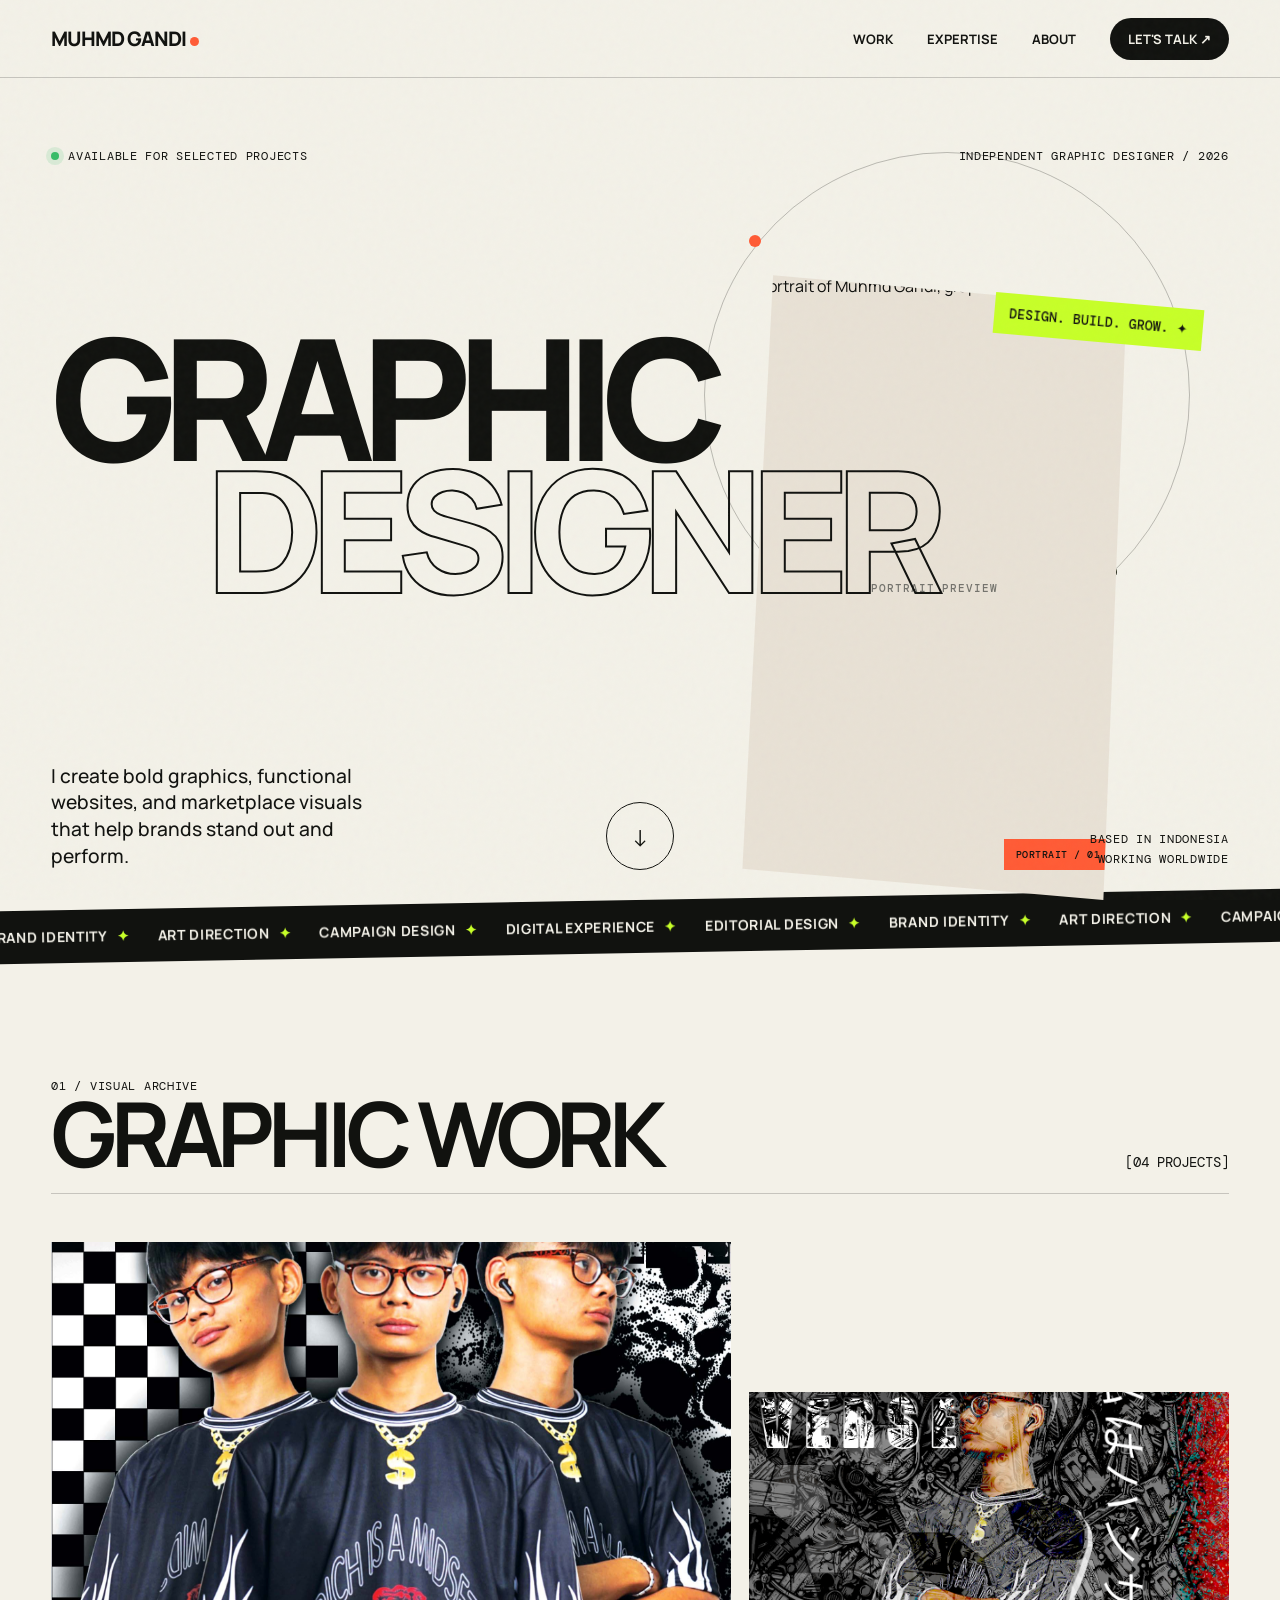
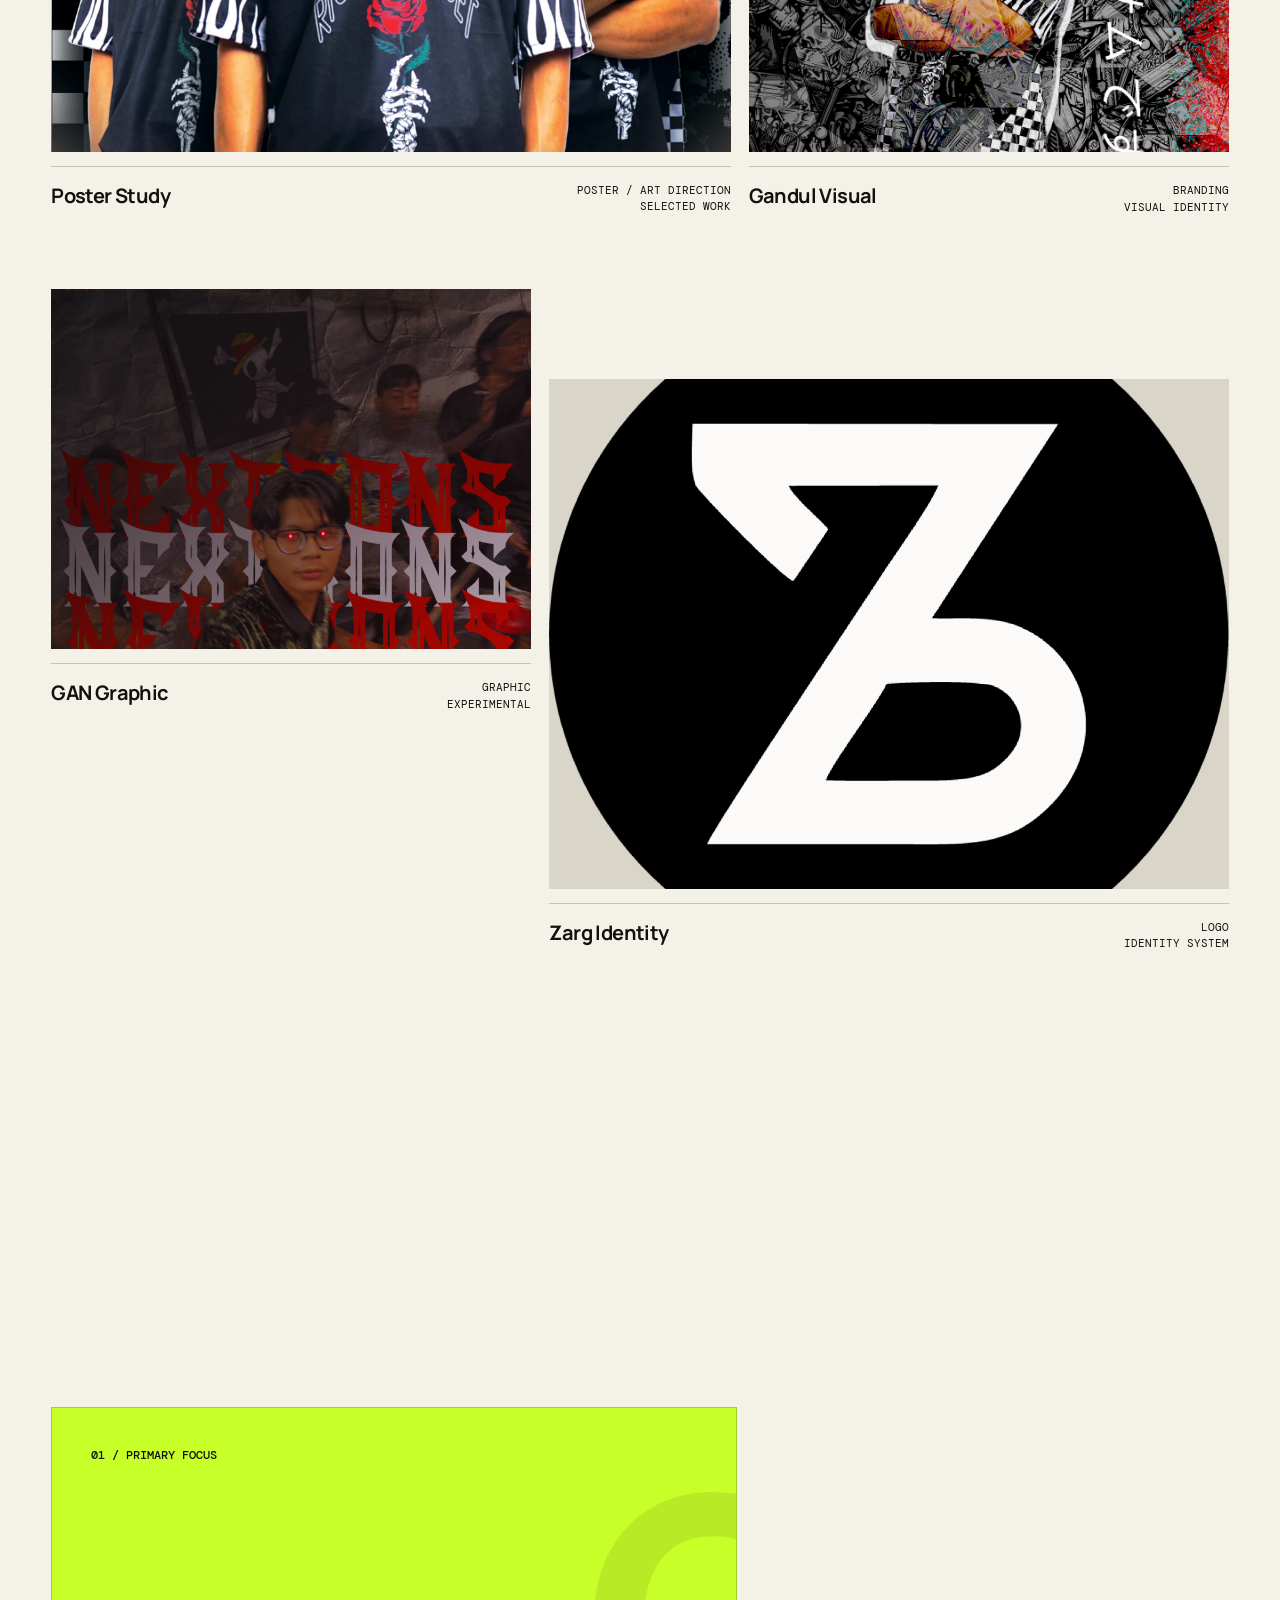
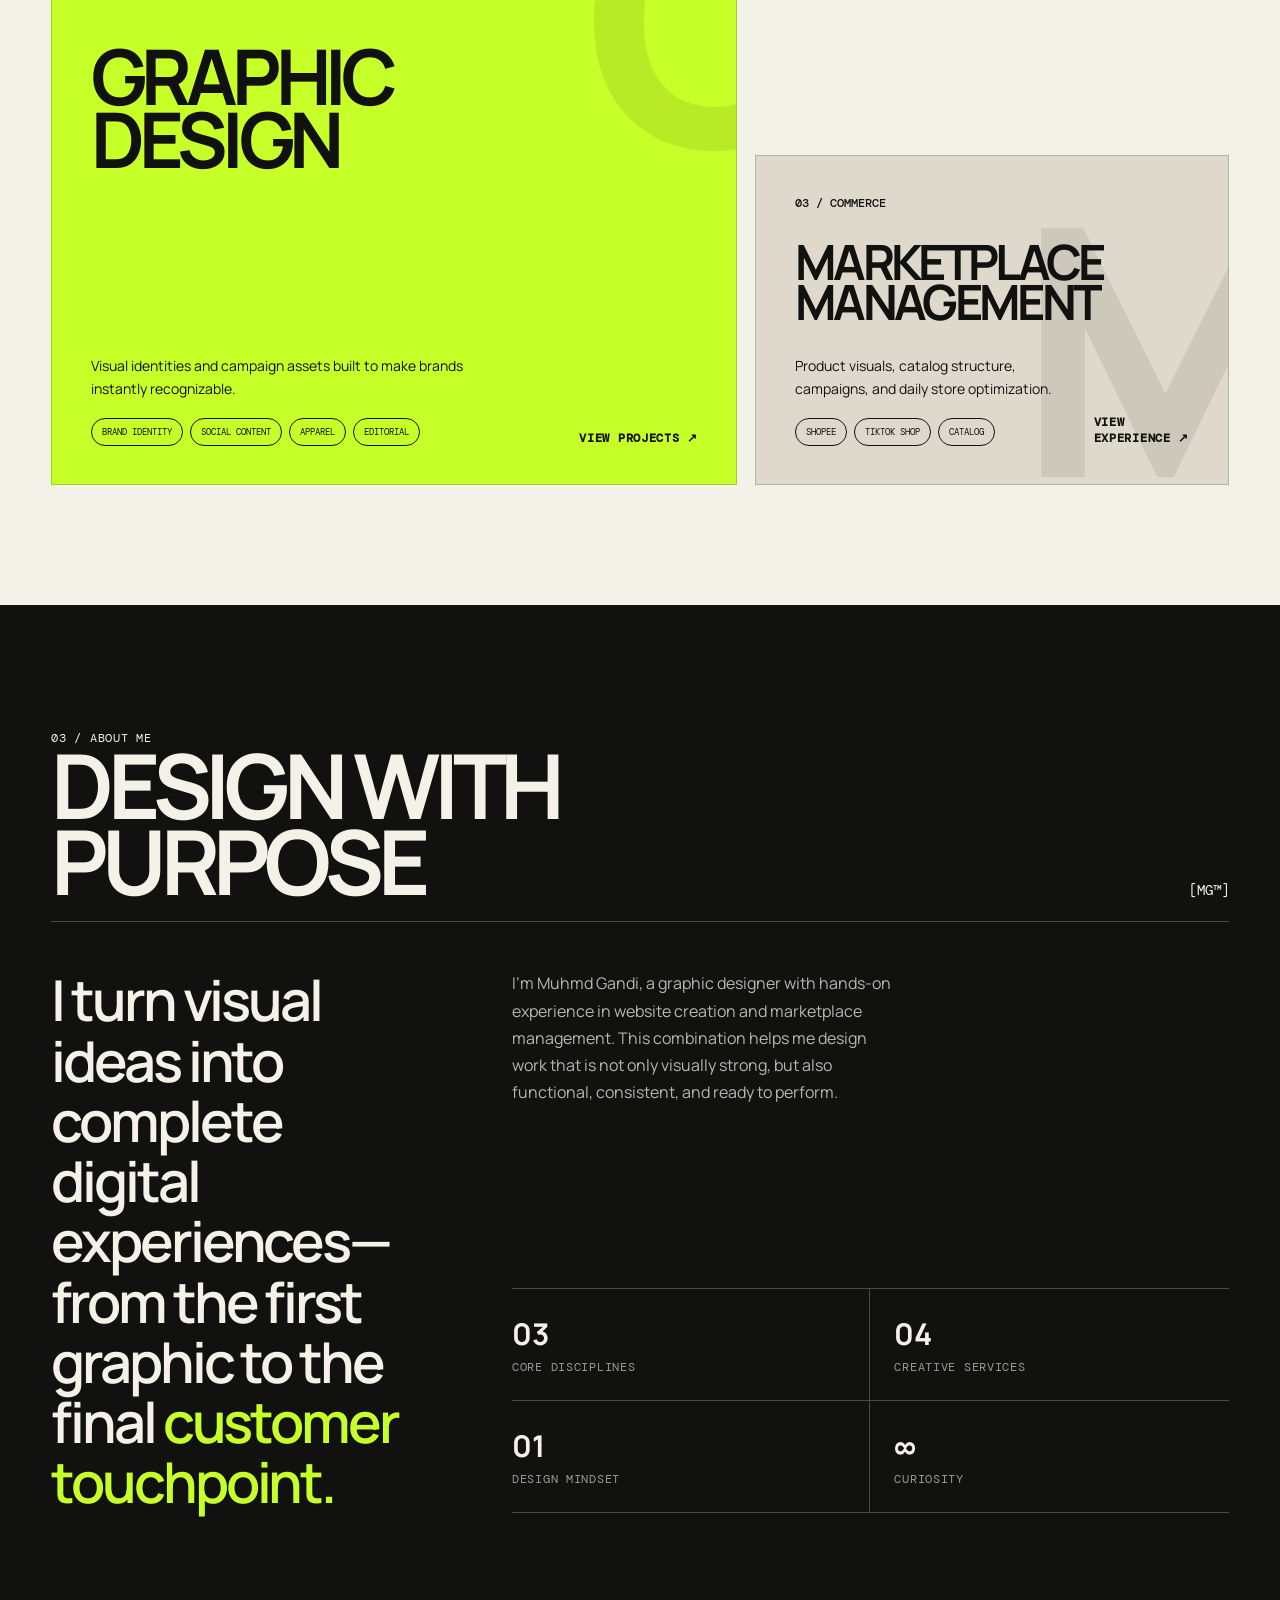
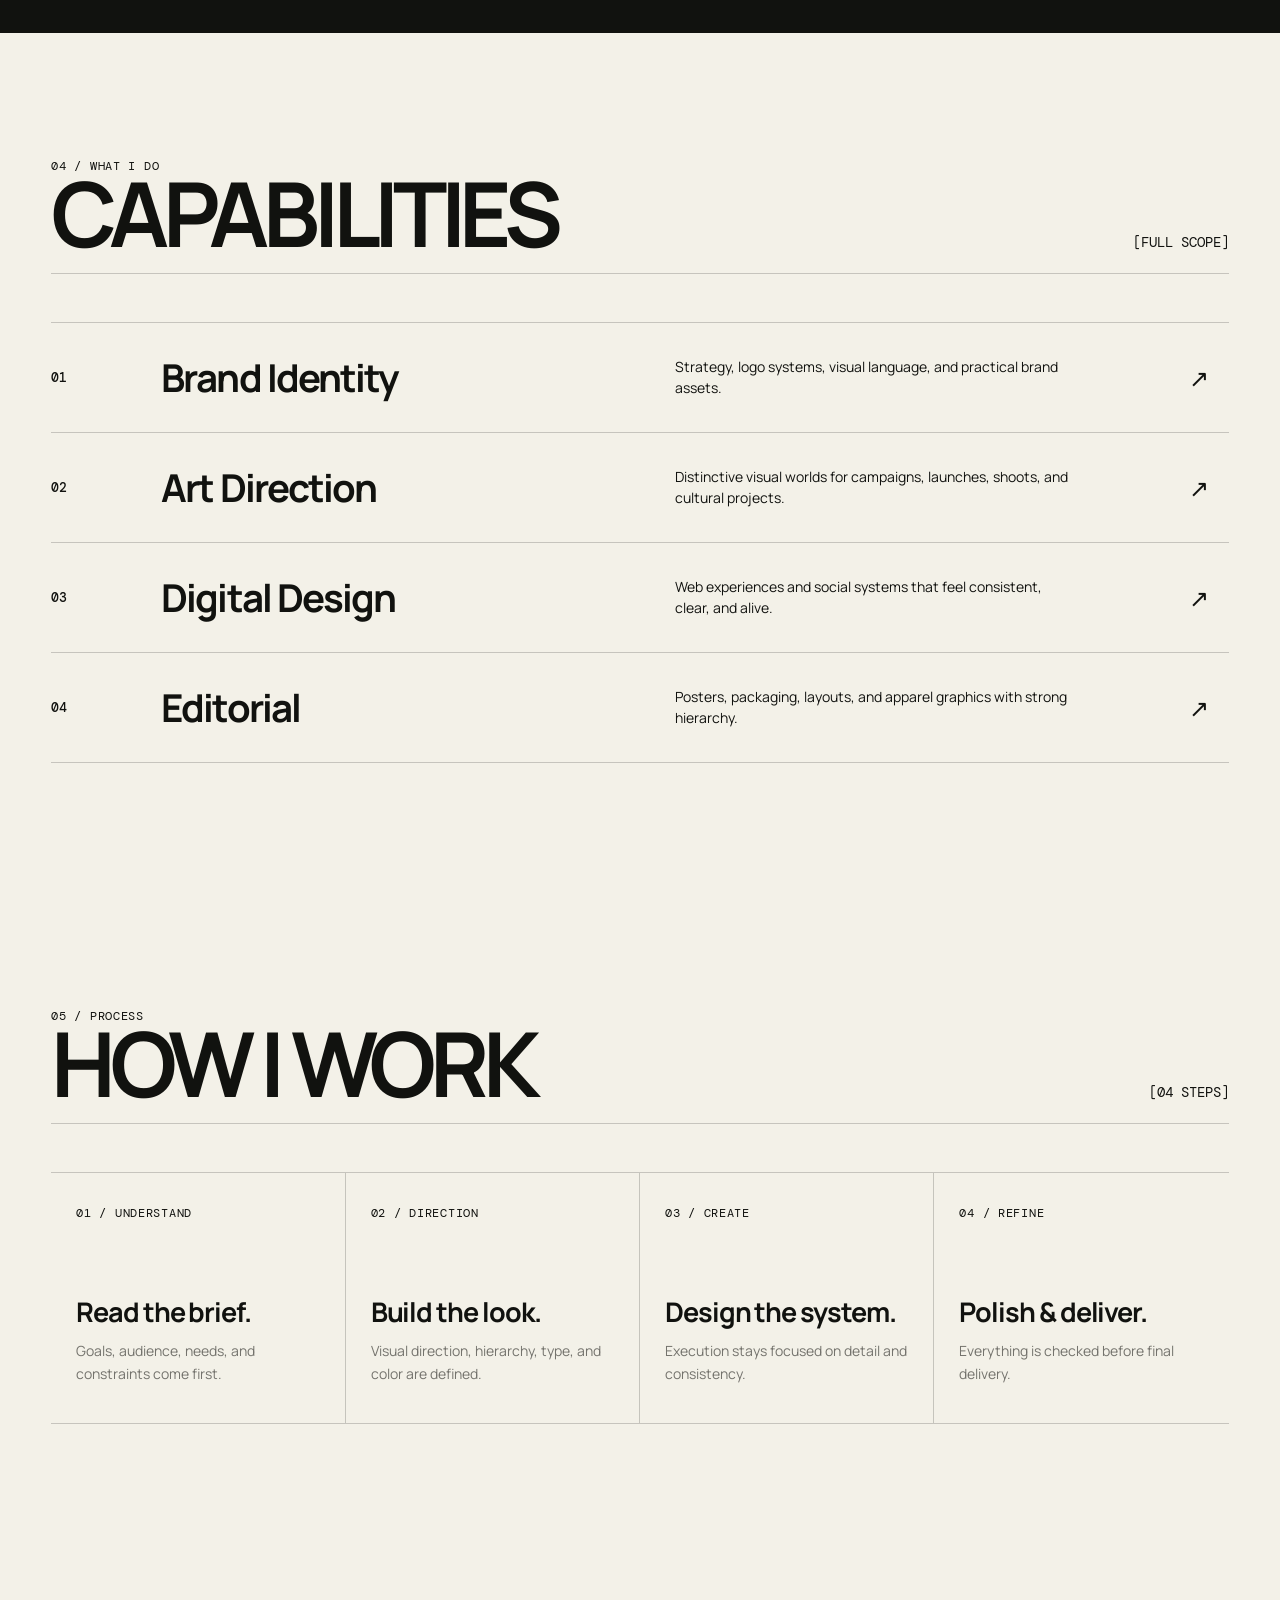
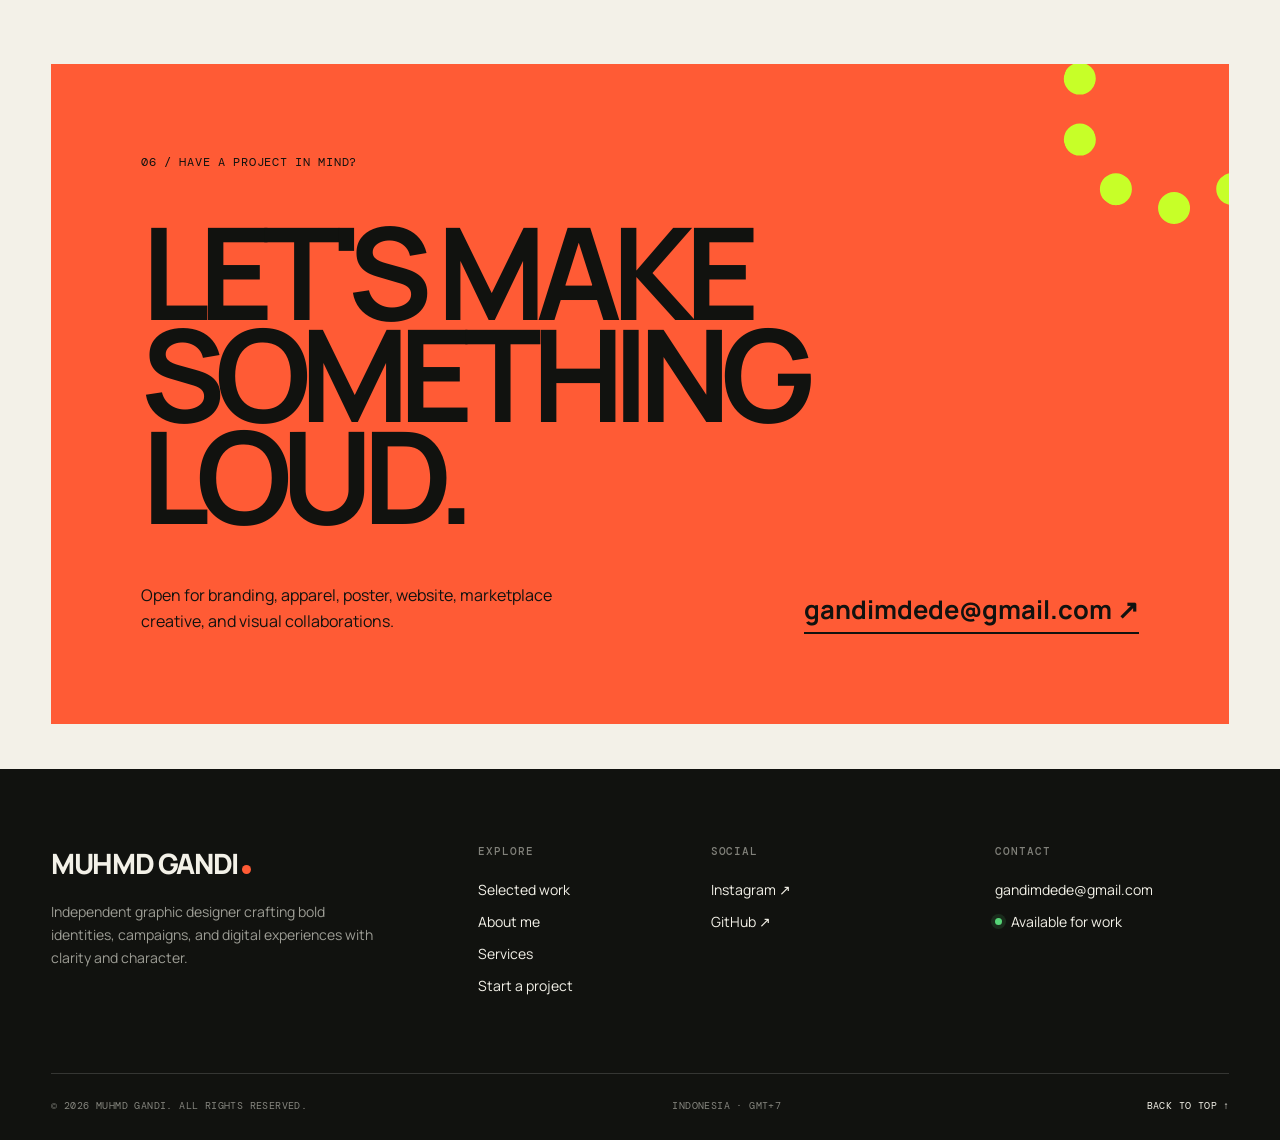
==== commit 09d2c237: "Match website design modal with Zarg_bee" ====
--- a/index.html
+++ b/index.html
@@ -2,96 +2,64 @@
 <html lang="en">
 <head>
   <meta charset="UTF-8">
-  <meta name="viewport" content="width=device-width,initial-scale=1.0">
+  <meta name="viewport" content="width=device-width, initial-scale=1.0">
   <meta name="theme-color" content="#f3f1e8">
-  <meta name="description" content="MUHMD GANDI — graphic designer creating bold identities, apparel graphics, websites, and commerce visuals.">
-  <meta property="og:title" content="Muhmd Gandi — Graphic Designer">
-  <meta property="og:description" content="Selected work and creative capabilities by Muhmd Gandi.">
-  <meta property="og:type" content="website">
+  <meta name="description" content="MUHMD GANDI — independent graphic designer shaping bold identities, campaigns, websites, and commerce visuals.">
   <title>MUHMD GANDI — Graphic Designer</title>
-  <link rel="icon" href="data:image/svg+xml,%3Csvg xmlns='http://www.w3.org/2000/svg' viewBox='0 0 64 64'%3E%3Crect width='64' height='64' rx='16' fill='%2311120f'/%3E%3Ctext x='32' y='43' text-anchor='middle' font-family='Arial' font-size='34' font-weight='700' fill='%23c7ff28'%3EG%3C/text%3E%3C/svg%3E">
   <link rel="preconnect" href="https://fonts.googleapis.com">
   <link rel="preconnect" href="https://fonts.gstatic.com" crossorigin>
   <link href="https://fonts.googleapis.com/css2?family=DM+Mono:wght@300;400;500&family=Manrope:wght@400;500;600;700;800&display=swap" rel="stylesheet">
   <style>
-    :root{--ink:#11120f;--paper:#f3f1e8;--acid:#c7ff28;--orange:#ff5b35;--muted:#6e6d66;--line:rgba(17,18,15,.2);--pad:clamp(20px,4vw,64px)}
-    *{box-sizing:border-box;margin:0;padding:0}html{scroll-behavior:smooth}body{background:var(--paper);color:var(--ink);font-family:Manrope,Arial,sans-serif;overflow-x:hidden}body.modal-open{overflow:hidden}a{color:inherit;text-decoration:none}button{font:inherit}img{display:block;max-width:100%}::selection{background:var(--acid);color:var(--ink)}:focus-visible{outline:2px solid var(--orange);outline-offset:4px}.mono{font-family:"DM Mono",monospace;text-transform:uppercase;letter-spacing:.065em;font-size:11px}.noise{position:fixed;inset:0;pointer-events:none;opacity:.032;z-index:90;background-image:url("data:image/svg+xml,%3Csvg viewBox='0 0 180 180' xmlns='http://www.w3.org/2000/svg'%3E%3Cfilter id='n'%3E%3CfeTurbulence type='fractalNoise' baseFrequency='.8' numOctaves='4' stitchTiles='stitch'/%3E%3C/filter%3E%3Crect width='100%25' height='100%25' filter='url(%23n)' opacity='.8'/%3E%3C/svg%3E")}
+    :root{--ink:#11120f;--paper:#f3f1e8;--acid:#c7ff28;--orange:#ff5b35;--line:rgba(17,18,15,.2);--muted:#74736d;--pad:clamp(20px,4vw,64px)}
+    *{box-sizing:border-box;margin:0;padding:0}html{scroll-behavior:smooth}body{background:var(--paper);color:var(--ink);font-family:Manrope,Arial,sans-serif;overflow-x:hidden}body.modal-open{overflow:hidden}a{color:inherit;text-decoration:none}button{font:inherit}img{display:block;max-width:100%}::selection{background:var(--acid);color:var(--ink)}:focus-visible{outline:2px solid var(--orange);outline-offset:4px}.mono{font-family:"DM Mono",monospace;text-transform:uppercase;letter-spacing:.06em;font-size:12px}.noise{position:fixed;inset:0;pointer-events:none;opacity:.035;z-index:99;background-image:url("data:image/svg+xml,%3Csvg viewBox='0 0 180 180' xmlns='http://www.w3.org/2000/svg'%3E%3Cfilter id='n'%3E%3CfeTurbulence type='fractalNoise' baseFrequency='.8' numOctaves='4' stitchTiles='stitch'/%3E%3C/filter%3E%3Crect width='100%25' height='100%25' filter='url(%23n)' opacity='.8'/%3E%3C/svg%3E")}
     #loader{position:fixed;inset:0;background:var(--ink);color:var(--paper);z-index:500;display:grid;place-items:center;transition:transform .85s cubic-bezier(.77,0,.18,1)}#loader.hide{transform:translateY(-100%)}.loader-word{font-size:clamp(42px,8vw,118px);font-weight:800;letter-spacing:-.075em;overflow:hidden}.loader-word span{display:block;animation:loaderIn .9s cubic-bezier(.16,1,.3,1)}@keyframes loaderIn{from{transform:translateY(115%)}to{transform:none}}
-    .site-nav{height:72px;padding:0 var(--pad);position:fixed;left:0;right:0;top:0;z-index:70;display:flex;align-items:center;justify-content:space-between;border-bottom:1px solid transparent;background:rgba(243,241,232,.82);backdrop-filter:blur(16px);-webkit-backdrop-filter:blur(16px);transform:translateY(-110%);transition:transform .4s cubic-bezier(.16,1,.3,1),border-color .25s,box-shadow .25s}.site-nav.show{transform:none;border-color:var(--line);box-shadow:0 10px 35px rgba(17,18,15,.05)}.logo{font-weight:800;font-size:20px;letter-spacing:-.05em}.logo span{display:inline-block;width:9px;height:9px;border-radius:50%;background:var(--orange);margin-left:4px}.nav-links{display:flex;align-items:center;gap:30px;font-size:12px;font-weight:700;text-transform:uppercase}.nav-links a{position:relative}.nav-links a:not(.hire):after{content:"";position:absolute;left:0;right:100%;bottom:-5px;height:2px;background:var(--ink);transition:.25s}.nav-links a:hover:after{right:0}.hire{background:var(--ink);color:var(--paper);padding:11px 17px;border-radius:999px}.hire:hover{background:var(--orange)}
-    .hero{min-height:100svh;padding:66px var(--pad) 30px;display:grid;grid-template-rows:auto 1fr auto;position:relative;overflow:hidden;border-top:1px solid var(--line)}.hero-top{display:flex;justify-content:space-between;align-items:flex-start;position:relative;z-index:5;padding-top:5px}.status{display:flex;gap:9px;align-items:center}.status i{width:8px;height:8px;background:#39bc68;border-radius:50%;box-shadow:0 0 0 5px rgba(57,188,104,.14)}.hero-title{font-size:clamp(70px,13.2vw,210px);font-weight:800;line-height:.78;letter-spacing:-.085em;text-transform:uppercase;align-self:center;margin:45px 0;position:relative;z-index:3;pointer-events:none}.hero-title .outline{-webkit-text-stroke:2px var(--ink);color:transparent;display:block;margin-left:12vw}.hero-title .tag{position:absolute;right:2vw;top:-28px;background:var(--acid);font:500 clamp(11px,1vw,15px) "DM Mono";letter-spacing:0;padding:12px 15px;transform:rotate(5deg);white-space:nowrap}.hero-portrait{position:absolute;z-index:2;width:clamp(270px,30vw,485px);height:76%;right:12%;bottom:0;overflow:hidden;clip-path:polygon(8% 0,100% 5%,94% 100%,0 95%);filter:drop-shadow(20px 18px 0 var(--acid));transition:transform .25s ease-out;background:#e8e1d5}.hero-portrait img{width:100%;height:100%;object-fit:cover;object-position:center 16%;filter:saturate(.82) contrast(1.04)}.hero-portrait.media-error:before{content:"PORTRAIT";position:absolute;inset:0;display:grid;place-items:center;font:500 12px "DM Mono";letter-spacing:.1em;color:var(--muted)}.hero-portrait:after{content:"PORTRAIT / 01";position:absolute;right:14px;bottom:30px;background:var(--orange);padding:9px 12px;font:500 10px "DM Mono";letter-spacing:.05em}.hero-orbit{position:absolute;z-index:1;width:clamp(280px,38vw,610px);aspect-ratio:1;border:1px solid rgba(17,18,15,.25);border-radius:50%;right:7%;top:9%;animation:spin 22s linear infinite}.hero-orbit:before,.hero-orbit:after{content:"";position:absolute;width:12px;height:12px;border-radius:50%}.hero-orbit:before{top:17%;left:9%;background:var(--orange)}.hero-orbit:after{bottom:12%;right:15%;background:var(--acid);border:1px solid var(--ink)}@keyframes spin{to{transform:rotate(360deg)}}.hero-bottom{display:grid;grid-template-columns:1fr 1.2fr 1fr;gap:30px;align-items:end;position:relative;z-index:5}.hero-note{max-width:470px;font-size:clamp(17px,1.45vw,23px);line-height:1.4;font-weight:500}.scroll{justify-self:center;width:68px;height:68px;border:1px solid var(--ink);border-radius:50%;display:grid;place-items:center;font-size:23px;transition:.3s;background:rgba(243,241,232,.55);backdrop-filter:blur(8px)}.scroll:hover{background:var(--acid);transform:rotate(45deg)}.location{text-align:right;line-height:1.65}
-    .ticker{background:var(--ink);color:var(--paper);overflow:hidden;padding:17px 0;white-space:nowrap;transform:rotate(-1deg);width:102%;margin-left:-1%}.ticker-track{display:flex;width:max-content;will-change:transform;animation:run 20s linear infinite}.ticker-group{display:flex;align-items:center;flex-shrink:0}.ticker:hover .ticker-track{animation-play-state:paused}.ticker span{display:inline-flex;align-items:center;font-size:13px;font-weight:700;text-transform:uppercase;letter-spacing:.06em;margin-right:28px}.ticker b{color:var(--acid);margin-left:9px}@keyframes run{to{transform:translateX(-50%)}}
-    section{padding:120px var(--pad)}.section-head{display:flex;justify-content:space-between;align-items:end;gap:28px;border-bottom:1px solid var(--line);padding-bottom:22px;margin-bottom:48px}.section-head h2{font-size:clamp(44px,7vw,105px);line-height:.85;letter-spacing:-.07em;text-transform:uppercase}.section-head .count{font:400 12px "DM Mono"}.reveal{opacity:0;transform:translateY(34px);transition:opacity .75s ease,transform .9s cubic-bezier(.16,1,.3,1)}.reveal.show{opacity:1;transform:none}
-    .work-grid{display:grid;grid-template-columns:repeat(12,1fr);gap:24px 18px}.project{grid-column:span 7;margin-bottom:50px}.project:nth-child(2),.project:nth-child(3){grid-column:span 5}.project:nth-child(4){grid-column:span 7}.project:nth-child(2){margin-top:150px}.project:nth-child(4){margin-top:90px}.visual{aspect-ratio:4/3;overflow:hidden;position:relative;background:#d9d5c9;isolation:isolate}.visual:after{content:"↗";position:absolute;right:18px;top:18px;width:44px;height:44px;border-radius:50%;background:var(--paper);display:grid;place-items:center;font-size:20px;transform:scale(0);transition:.3s;z-index:3}.project:hover .visual:after{transform:scale(1)}.visual img{position:absolute;inset:0;width:100%;height:100%;object-fit:cover;transition:transform .6s cubic-bezier(.2,.8,.2,1),opacity .25s}.project:hover .visual img{transform:scale(1.035)}.visual.media-error:before{content:"PROJECT PREVIEW UNAVAILABLE";position:absolute;inset:0;display:grid;place-items:center;font:500 10px "DM Mono";letter-spacing:.08em;color:var(--muted)}.project-info{display:flex;justify-content:space-between;gap:20px;padding-top:15px;border-top:1px solid var(--line);margin-top:14px}.project-info h3{font-size:20px;letter-spacing:-.03em}.project-info p{font:400 10px/1.55 "DM Mono";text-transform:uppercase;text-align:right}
-    .disciplines{padding-top:48px}.discipline-grid{display:grid;grid-template-columns:1.45fr 1fr;gap:18px}.discipline{min-height:330px;border:1px solid var(--line);padding:clamp(24px,3vw,46px);display:flex;flex-direction:column;justify-content:space-between;position:relative;overflow:hidden;transition:.35s;cursor:pointer}.discipline:first-child{grid-row:span 2;min-height:678px;background:var(--acid)}.discipline:nth-child(2){background:var(--ink);color:var(--paper)}.discipline:nth-child(3){background:#ded9cc}.discipline:hover,.discipline:focus-visible{transform:translateY(-6px);box-shadow:0 18px 45px rgba(17,18,15,.12)}.discipline-no{font:500 11px "DM Mono";position:relative;z-index:2}.discipline h3{font-size:clamp(42px,6vw,96px);line-height:.82;letter-spacing:-.075em;text-transform:uppercase;max-width:700px;position:relative;z-index:2}.discipline:not(:first-child) h3{font-size:clamp(32px,3.8vw,58px)}.discipline-copy{display:flex;justify-content:space-between;align-items:end;gap:20px;position:relative;z-index:2}.discipline-copy p{max-width:390px;font-size:14px;line-height:1.65}.skill-tags{display:flex;flex-wrap:wrap;gap:7px;margin-top:18px}.skill-tags span{border:1px solid currentColor;border-radius:100px;padding:7px 10px;font:400 9px "DM Mono";text-transform:uppercase}.discipline-mark{position:absolute;right:-8%;top:5%;font-size:clamp(160px,27vw,420px);line-height:1;font-weight:800;letter-spacing:-.14em;opacity:.08;pointer-events:none}
-    .about{background:var(--ink);color:var(--paper);position:relative;overflow:hidden}.about .section-head{border-color:rgba(243,241,232,.25)}.about-grid{display:grid;grid-template-columns:1fr 2fr;gap:8vw}.big-copy{font-size:clamp(30px,4.4vw,70px);line-height:1.07;letter-spacing:-.055em;font-weight:600}.big-copy em{font-style:normal;color:var(--acid)}.about-side{display:flex;flex-direction:column;justify-content:space-between;gap:60px}.about-side p{max-width:430px;font-size:16px;line-height:1.7;color:#b8b7ae}.facts{display:grid;grid-template-columns:1fr 1fr;border-top:1px solid rgba(243,241,232,.25)}.fact{padding:24px 0;border-bottom:1px solid rgba(243,241,232,.25)}.fact:nth-child(odd){border-right:1px solid rgba(243,241,232,.25)}.fact:nth-child(even){padding-left:24px}.fact strong{font-size:30px;display:block}.fact span{color:#9a9992}
-    .services-list{border-top:1px solid var(--line)}.service{display:grid;grid-template-columns:80px 1fr 1fr 40px;gap:30px;align-items:center;padding:28px 0;border-bottom:1px solid var(--line);transition:.25s}.service:hover{padding-left:18px;background:var(--acid)}.service h3{font-size:clamp(25px,3vw,46px);letter-spacing:-.05em}.service p{font-size:14px;line-height:1.55;max-width:430px}.service b{font:500 12px "DM Mono"}.service i{font-style:normal;font-size:24px}.process-grid{display:grid;grid-template-columns:repeat(4,1fr);border-top:1px solid var(--line);border-bottom:1px solid var(--line)}.process-card{min-height:250px;padding:32px 25px 38px;border-right:1px solid var(--line);display:flex;flex-direction:column;justify-content:space-between}.process-card:last-child{border-right:0}.process-card h3{font-size:27px;letter-spacing:-.04em;margin:30px 0 10px}.process-card p{font-size:14px;line-height:1.6;color:var(--muted)}
-    .contact{padding-bottom:45px}.contact-card{background:var(--orange);padding:clamp(38px,7vw,100px);position:relative;overflow:hidden}.contact-card .mono{display:block;margin-bottom:48px}.contact-card h2{font-size:clamp(54px,10vw,160px);line-height:.8;letter-spacing:-.08em;text-transform:uppercase;max-width:1100px}.contact-actions{display:flex;justify-content:space-between;align-items:end;gap:30px;margin-top:55px}.contact-actions p{max-width:480px;line-height:1.65}.contact-link{font-size:clamp(17px,2vw,29px);font-weight:700;border-bottom:2px solid var(--ink);padding-bottom:5px}.burst{position:absolute;right:-60px;top:-70px;width:230px;height:230px;border:32px dotted var(--acid);border-radius:50%;animation:spin 18s linear infinite}
-    footer{background:var(--ink);color:var(--paper);padding:75px var(--pad) 28px}.footer-top{display:grid;grid-template-columns:1.45fr .7fr .9fr .9fr;gap:50px;padding-bottom:65px}.footer-brand .logo{font-size:28px}.footer-brand p{color:#9d9d95;line-height:1.65;max-width:340px;margin-top:18px;font-size:14px}.footer-col h4{color:#81817a;font:500 11px "DM Mono";text-transform:uppercase;letter-spacing:.09em;margin-bottom:22px}.footer-col a,.footer-col span{display:block;width:max-content;max-width:100%;font-size:14px;margin:0 0 13px;transition:.2s}.footer-col a:hover{color:var(--acid);transform:translateX(4px)}.footer-status{display:flex!important;align-items:center;gap:9px}.footer-status i{width:7px;height:7px;border-radius:50%;background:#56d477;box-shadow:0 0 0 4px rgba(86,212,119,.13)}.footer-bottom{border-top:1px solid rgba(243,241,232,.16);padding-top:25px;display:flex;justify-content:space-between;align-items:center;color:#85857e;font:400 10px "DM Mono";text-transform:uppercase;letter-spacing:.04em}.footer-bottom a{color:var(--paper)}
-    .modal{position:fixed;inset:0;z-index:120;display:grid;place-items:center;padding:18px;opacity:0;visibility:hidden;transition:.35s}.modal.open{opacity:1;visibility:visible}.modal-backdrop{position:absolute;inset:0;background:rgba(17,18,15,.78);backdrop-filter:blur(12px)}.modal-panel{position:relative;width:min(1100px,100%);max-height:92vh;overflow:auto;background:var(--paper);opacity:0;transform:translateY(40px) scale(.985);transition:.5s cubic-bezier(.16,1,.3,1)}.modal.open .modal-panel{opacity:1;transform:none}.modal-close{position:sticky;float:right;right:20px;top:20px;z-index:4;width:48px;height:48px;border:1px solid var(--ink);border-radius:50%;background:var(--paper);font-size:25px;cursor:pointer}.modal-close:hover{background:var(--acid);transform:rotate(90deg)}.modal-header{padding:clamp(38px,6vw,78px);border-bottom:1px solid var(--line)}.modal-header h2{font-size:clamp(54px,8vw,120px);line-height:.78;letter-spacing:-.075em;text-transform:uppercase;margin:30px 0 24px}.modal-header p{max-width:660px;font-size:16px;line-height:1.65}.modal-kicker{font:500 10px "DM Mono";text-transform:uppercase;letter-spacing:.08em}.modal-grid{display:grid;grid-template-columns:repeat(2,1fr);gap:14px;padding:clamp(24px,6vw,78px)}.modal-card{border:1px solid var(--line);min-height:250px;padding:28px;display:flex;flex-direction:column;justify-content:space-between}.modal-card:nth-child(2){background:var(--ink);color:var(--paper)}.modal-card h3{font-size:clamp(27px,4vw,52px);letter-spacing:-.055em;line-height:.9}.modal-card p{font-size:14px;line-height:1.6;max-width:420px}.modal-note{padding:28px clamp(24px,6vw,78px);display:flex;justify-content:space-between;gap:25px;background:var(--acid)}
-    @media(max-width:900px){.footer-top{grid-template-columns:1fr 1fr}.footer-brand{grid-column:span 2}.process-grid{grid-template-columns:1fr 1fr}.process-card:nth-child(2){border-right:0}.process-card:nth-child(-n+2){border-bottom:1px solid var(--line)}}
-    @media(max-width:760px){.site-nav{height:64px}.nav-links a:not(.hire){display:none}.hire{padding:10px 14px}.hero{min-height:760px;padding-top:40px}.hero-top>span:last-child{display:none}.hero-title{font-size:19vw;line-height:.82;margin:60px 0;align-self:start}.hero-title .outline{margin-left:6vw}.hero-title .tag{right:1vw;top:-8px;font-size:9px;padding:9px 10px}.hero-portrait{width:62vw;height:61%;right:-4%;bottom:5%;filter:drop-shadow(10px 10px 0 var(--acid))}.hero-orbit{width:78vw;right:-25%;top:20%}.hero-bottom{grid-template-columns:1fr auto}.hero-note{font-size:15px;max-width:58%;align-self:end}.location{display:none}.scroll{width:52px;height:52px}.project,.project:nth-child(2),.project:nth-child(3),.project:nth-child(4){grid-column:span 12;margin-top:0;margin-bottom:34px}.section-head{align-items:start}.section-head h2{font-size:14vw}.discipline-grid{grid-template-columns:1fr}.discipline,.discipline:first-child{min-height:420px;grid-row:auto}.discipline:not(:first-child){min-height:330px}.discipline-copy{align-items:start;flex-direction:column}.about-grid{grid-template-columns:1fr}.about-side{gap:35px}.service{grid-template-columns:42px 1fr 25px;gap:12px}.service p{display:none}.process-grid{grid-template-columns:1fr}.process-card,.process-card:nth-child(2){border-right:0;border-bottom:1px solid var(--line)}.process-card:last-child{border-bottom:0}.contact-actions{align-items:start;flex-direction:column}.contact-card h2{font-size:15vw}.footer-top{grid-template-columns:1fr 1fr;gap:40px 25px}.footer-brand{grid-column:span 2}.footer-bottom{align-items:flex-start;gap:18px;flex-direction:column}.modal{padding:0}.modal-panel{height:100vh;max-height:100vh}.modal-grid{display:flex;overflow-x:auto}.modal-card{flex:0 0 86%;min-height:340px}}
+    nav{height:78px;padding:0 var(--pad);display:flex;align-items:center;justify-content:space-between;border-bottom:1px solid var(--line);position:sticky;top:0;z-index:50;background:rgba(243,241,232,.82);backdrop-filter:blur(16px);-webkit-backdrop-filter:blur(16px)}.logo{font-weight:800;font-size:20px;letter-spacing:-.05em}.logo span{display:inline-block;width:9px;height:9px;border-radius:50%;background:var(--orange);margin-left:4px}.nav-links{display:flex;align-items:center;gap:34px;font-size:13px;font-weight:700;text-transform:uppercase}.nav-links a{position:relative}.nav-links a:after{content:"";position:absolute;left:0;right:100%;bottom:-5px;height:2px;background:var(--ink);transition:.25s}.nav-links a:hover:after{right:0}.hire{background:var(--ink);color:var(--paper);padding:12px 18px;border-radius:100px}.hire:hover{background:var(--orange)}
+    .hero{min-height:calc(100vh - 78px);padding:70px var(--pad) 30px;display:grid;grid-template-rows:auto 1fr auto;position:relative;overflow:hidden}.hero-top{display:flex;justify-content:space-between;align-items:flex-start;position:relative;z-index:4}.status{display:flex;gap:9px;align-items:center}.status i{width:8px;height:8px;background:#39bc68;border-radius:50%;box-shadow:0 0 0 5px rgba(57,188,104,.14)}.hero-title{font-size:clamp(70px,13.2vw,210px);font-weight:800;line-height:.78;letter-spacing:-.085em;text-transform:uppercase;align-self:center;margin:50px 0;position:relative;z-index:3;pointer-events:none}.hero-title .outline{-webkit-text-stroke:2px var(--ink);color:transparent;display:block;margin-left:12vw}.hero-title .tag{position:absolute;right:2vw;top:-30px;background:var(--acid);font:500 clamp(12px,1vw,15px) "DM Mono";letter-spacing:0;padding:12px 15px;transform:rotate(5deg)}.hero-portrait{position:absolute;z-index:2;width:clamp(270px,30vw,485px);height:76%;right:12%;bottom:0;overflow:hidden;clip-path:polygon(8% 0,100% 5%,94% 100%,0 95%);filter:drop-shadow(20px 18px 0 var(--acid));transition:transform .25s ease-out;background:#e8e1d5}.hero-portrait img{width:100%;height:100%;object-fit:cover;object-position:center 16%;filter:saturate(.82) contrast(1.04)}.hero-portrait.media-error:before{content:"PORTRAIT PREVIEW";position:absolute;inset:0;display:grid;place-items:center;font:500 11px "DM Mono";letter-spacing:.08em;color:var(--muted)}.hero-portrait:after{content:"PORTRAIT / 01";position:absolute;right:14px;bottom:30px;background:var(--orange);padding:9px 12px;font:500 10px "DM Mono";letter-spacing:.05em}.hero-orbit{position:absolute;z-index:1;width:clamp(280px,38vw,610px);aspect-ratio:1;border:1px solid rgba(17,18,15,.25);border-radius:50%;right:7%;top:9%;animation:spin 22s linear infinite}.hero-orbit:before,.hero-orbit:after{content:"";position:absolute;width:12px;height:12px;background:var(--orange);border-radius:50%}.hero-orbit:before{top:17%;left:9%}.hero-orbit:after{bottom:12%;right:15%;background:var(--acid);border:1px solid var(--ink)}.hero-bottom{display:grid;grid-template-columns:1fr 1.2fr 1fr;gap:30px;align-items:end;position:relative;z-index:4}.hero-note{max-width:470px;font-size:clamp(17px,1.5vw,23px);line-height:1.4;font-weight:500}.scroll{justify-self:center;width:68px;height:68px;border:1px solid var(--ink);border-radius:50%;display:grid;place-items:center;font-size:23px;transition:.3s;background:rgba(243,241,232,.55);backdrop-filter:blur(8px)}.scroll:hover{background:var(--acid);transform:rotate(45deg)}.location{text-align:right;line-height:1.65}@keyframes spin{to{transform:rotate(360deg)}}
+    .ticker{background:var(--ink);color:var(--paper);overflow:hidden;padding:17px 0;white-space:nowrap;transform:rotate(-1deg);width:102%;margin-left:-1%}.ticker-track{display:flex;width:max-content;will-change:transform;animation:run 20s linear infinite}.ticker-group{display:flex;align-items:center;flex-shrink:0}.ticker:hover .ticker-track{animation-play-state:paused}.ticker span{display:inline-flex;align-items:center;font-size:14px;font-weight:700;text-transform:uppercase;letter-spacing:.05em;margin-right:28px}.ticker b{color:var(--acid);margin-left:9px}@keyframes run{to{transform:translateX(-50%)}}
+    section{padding:120px var(--pad)}.section-head{display:flex;justify-content:space-between;align-items:end;border-bottom:1px solid var(--line);padding-bottom:22px;margin-bottom:48px}.section-head h2{font-size:clamp(44px,7vw,105px);line-height:.85;letter-spacing:-.07em;text-transform:uppercase}.section-head .count{font:400 14px "DM Mono"}.reveal{opacity:0;transform:translateY(35px);transition:opacity .8s ease,transform .9s cubic-bezier(.16,1,.3,1)}.reveal.show{opacity:1;transform:none}
+    .work-grid{display:grid;grid-template-columns:repeat(12,1fr);gap:24px 18px}.project{grid-column:span 7;margin-bottom:50px}.project:nth-child(2),.project:nth-child(3){grid-column:span 5}.project:nth-child(4){grid-column:span 7}.project:nth-child(2){margin-top:150px}.project:nth-child(4){margin-top:90px}.visual{aspect-ratio:4/3;overflow:hidden;position:relative;background:#d9d5c9;isolation:isolate}.visual:after{content:"↗";position:absolute;right:18px;top:18px;width:44px;height:44px;border-radius:50%;background:var(--paper);display:grid;place-items:center;font-size:20px;transform:scale(0);transition:.3s;z-index:3}.project:hover .visual:after{transform:scale(1)}.visual img{position:absolute;inset:0;width:100%;height:100%;object-fit:cover;transition:transform .6s cubic-bezier(.2,.8,.2,1)}.project:hover .visual img{transform:scale(1.035)}.visual.media-error:before{content:"PROJECT PREVIEW UNAVAILABLE";position:absolute;inset:0;display:grid;place-items:center;font:500 10px "DM Mono";letter-spacing:.08em;color:var(--muted)}.project-info{display:flex;justify-content:space-between;padding-top:15px;border-top:1px solid var(--line);margin-top:14px}.project-info h3{font-size:20px;letter-spacing:-.03em}.project-info p{font:400 11px "DM Mono";text-transform:uppercase;text-align:right;line-height:1.5}
+    .disciplines{padding-top:40px}.discipline-grid{display:grid;grid-template-columns:1.45fr 1fr;gap:18px}.discipline{min-height:330px;border:1px solid var(--line);padding:clamp(24px,3vw,46px);display:flex;flex-direction:column;justify-content:space-between;position:relative;overflow:hidden;transition:.35s;cursor:pointer}.discipline:first-child{grid-row:span 2;min-height:678px;background:var(--acid)}.discipline:nth-child(2){background:var(--ink);color:var(--paper)}.discipline:nth-child(3){background:#ded9cc}.discipline:hover,.discipline:focus-visible{transform:translateY(-6px);box-shadow:0 18px 45px rgba(17,18,15,.12)}.discipline-no{font:500 12px "DM Mono";position:relative;z-index:2}.discipline h3{font-size:clamp(42px,6vw,96px);line-height:.82;letter-spacing:-.075em;text-transform:uppercase;max-width:700px;position:relative;z-index:2}.discipline:not(:first-child) h3{font-size:clamp(32px,3.8vw,58px)}.discipline-copy{display:flex;justify-content:space-between;align-items:end;gap:20px;position:relative;z-index:2}.discipline-copy p{max-width:390px;font-size:14px;line-height:1.65}.skill-tags{display:flex;flex-wrap:wrap;gap:7px;margin-top:18px}.skill-tags span{border:1px solid currentColor;border-radius:100px;padding:7px 10px;font:400 9px "DM Mono";text-transform:uppercase}.discipline-mark{position:absolute;right:-8%;top:5%;font-size:clamp(160px,27vw,420px);line-height:1;font-weight:800;letter-spacing:-.14em;opacity:.08;pointer-events:none}
+    .about{background:var(--ink);color:var(--paper);position:relative;overflow:hidden}.about .section-head{border-color:rgba(243,241,232,.25)}.about-grid{display:grid;grid-template-columns:1fr 2fr;gap:8vw}.big-copy{font-size:clamp(30px,4.4vw,70px);line-height:1.07;letter-spacing:-.055em;font-weight:600}.big-copy em{font-style:normal;color:var(--acid)}.about-side{display:flex;flex-direction:column;justify-content:space-between;gap:60px}.about-side p{max-width:390px;font-size:16px;line-height:1.7;color:#b8b7ae}.facts{display:grid;grid-template-columns:1fr 1fr;border-top:1px solid rgba(243,241,232,.25)}.fact{padding:24px 0;border-bottom:1px solid rgba(243,241,232,.25)}.fact:nth-child(odd){border-right:1px solid rgba(243,241,232,.25)}.fact:nth-child(even){padding-left:24px}.fact strong{font-size:30px;display:block}.fact span{color:#9a9992}
+    .services-list{border-top:1px solid var(--line)}.service{display:grid;grid-template-columns:80px 1fr 1fr 40px;gap:30px;align-items:center;padding:28px 0;border-bottom:1px solid var(--line);transition:.25s}.service:hover{padding-left:18px;background:var(--acid)}.service h3{font-size:clamp(25px,3vw,46px);letter-spacing:-.05em}.service p{font-size:14px;line-height:1.55;max-width:400px}.service b{font:500 13px "DM Mono"}.service i{font-style:normal;font-size:24px}.process-grid{display:grid;grid-template-columns:repeat(4,1fr);border-top:1px solid var(--line);border-bottom:1px solid var(--line)}.process-card{padding:32px 25px 38px;border-right:1px solid var(--line);min-height:250px;display:flex;flex-direction:column;justify-content:space-between}.process-card:last-child{border-right:0}.process-card h3{font-size:27px;letter-spacing:-.04em;margin:30px 0 10px}.process-card p{font-size:14px;line-height:1.6;color:var(--muted)}
+    .contact{padding-bottom:45px}.contact-card{background:var(--orange);padding:clamp(35px,7vw,100px);position:relative;overflow:hidden}.contact-card .mono{display:block;margin-bottom:50px}.contact-card h2{font-size:clamp(54px,10vw,160px);line-height:.8;letter-spacing:-.08em;text-transform:uppercase;max-width:1100px}.contact-actions{display:flex;justify-content:space-between;align-items:end;gap:30px;margin-top:55px}.contact-actions p{max-width:470px;line-height:1.65}.contact-link{display:inline-block;font-size:clamp(17px,2vw,30px);font-weight:700;border-bottom:2px solid var(--ink);padding-bottom:5px}.burst{position:absolute;right:-60px;top:-70px;width:230px;height:230px;border:32px dotted var(--acid);border-radius:50%;animation:spin 18s linear infinite}
+    footer{background:var(--ink);color:var(--paper);padding:75px var(--pad) 28px}.footer-top{display:grid;grid-template-columns:1.45fr .7fr .9fr .9fr;gap:50px;padding-bottom:65px}.footer-brand .logo{font-size:28px}.footer-brand p{color:#9d9d95;line-height:1.65;max-width:330px;margin-top:18px;font-size:14px}.footer-col h4{color:#81817a;font:500 11px "DM Mono";text-transform:uppercase;letter-spacing:.09em;margin-bottom:22px}.footer-col a,.footer-col span{display:block;width:max-content;max-width:100%;font-size:14px;margin:0 0 13px;transition:.2s}.footer-col a:hover{color:var(--acid);transform:translateX(4px)}.footer-status{display:flex!important;align-items:center;gap:9px}.footer-status i{width:7px;height:7px;border-radius:50%;background:#56d477;box-shadow:0 0 0 4px rgba(86,212,119,.13)}.footer-bottom{border-top:1px solid rgba(243,241,232,.16);padding-top:25px;display:flex;justify-content:space-between;align-items:center;color:#85857e;font:400 10px "DM Mono";text-transform:uppercase;letter-spacing:.04em}.footer-bottom a{color:var(--paper)}
+    .modal{position:fixed;inset:0;z-index:100;display:grid;place-items:center;padding:18px;opacity:0;visibility:hidden;transition:.3s}.modal.open{opacity:1;visibility:visible}.modal-backdrop{position:absolute;inset:0;background:rgba(17,18,15,.78);backdrop-filter:blur(12px)}.modal-panel{position:relative;width:min(1180px,100%);max-height:92vh;overflow:auto;background:var(--paper);transform:translateY(35px) scale(.985);opacity:0;transition:.45s cubic-bezier(.16,1,.3,1)}.modal.open .modal-panel{transform:none;opacity:1}.modal-close{position:sticky;float:right;right:22px;top:22px;z-index:4;width:48px;height:48px;border:1px solid var(--ink);border-radius:50%;background:var(--paper);font-size:25px;cursor:pointer;transition:.25s}.modal-close:hover{background:var(--acid);transform:rotate(90deg)}.modal-header{padding:clamp(38px,6vw,78px);border-bottom:1px solid var(--line)}.modal-kicker{font:500 11px "DM Mono";text-transform:uppercase;letter-spacing:.08em}.modal-header h2{font-size:clamp(54px,8vw,120px);line-height:.78;letter-spacing:-.075em;text-transform:uppercase;margin:32px 0 25px}.modal-header p{max-width:660px;font-size:17px;line-height:1.65}.brand-section{padding:42px clamp(24px,6vw,78px);border-bottom:1px solid var(--line)}.brand-title{display:flex;justify-content:space-between;align-items:end;margin-bottom:20px}.brand-title h3{font-size:clamp(25px,3vw,42px);letter-spacing:-.045em}.brand-title span{font:400 10px "DM Mono";text-transform:uppercase}.project-strip{display:grid;grid-template-columns:repeat(3,1fr);gap:12px}.project-slot{aspect-ratio:4/3;border:1px solid var(--line);padding:18px;display:flex;flex-direction:column;justify-content:space-between;background:#e5e0d4;position:relative;overflow:hidden}.project-slot:before{content:"";position:absolute;width:130px;height:130px;border-radius:50%;background:var(--acid);right:-40px;bottom:-55px}.project-slot:nth-child(2){background:var(--ink);color:var(--paper)}.project-slot:nth-child(2):before{background:var(--orange)}.project-slot:nth-child(3){background:var(--orange)}.project-slot b,.project-slot span{position:relative;z-index:1}.project-slot b{font-size:19px;letter-spacing:-.035em}.project-slot span{font:400 9px "DM Mono";text-transform:uppercase}.modal-note{padding:28px clamp(24px,6vw,78px);display:flex;justify-content:space-between;gap:25px;align-items:center;background:var(--acid)}.modal-note p{font-size:14px}.scope-grid{display:grid;grid-template-columns:repeat(2,1fr);gap:14px;padding:clamp(24px,6vw,78px)}.scope-card{border:1px solid var(--line);min-height:260px;padding:28px;display:flex;flex-direction:column;justify-content:space-between}.scope-card:nth-child(2){background:var(--ink);color:var(--paper)}.scope-card h3{font-size:clamp(28px,4vw,52px);letter-spacing:-.055em;line-height:.9}.scope-card p{font-size:14px;line-height:1.6;max-width:420px}
+    .web-projects{display:grid;grid-template-columns:repeat(3,1fr);gap:14px;padding:clamp(24px,6vw,78px)}.web-card{border:1px solid var(--line);background:#e8e3d8;overflow:hidden;transition:.3s}.web-card:hover{transform:translateY(-6px);box-shadow:0 18px 38px rgba(17,18,15,.12)}.browser-preview{aspect-ratio:16/11;border-bottom:1px solid var(--line);padding-top:25px;position:relative;overflow:hidden}.browser-preview:before{content:"● ● ●";position:absolute;left:11px;top:7px;font:500 7px "DM Mono";letter-spacing:3px}.browser-preview:after{content:"";position:absolute;left:55px;right:10px;top:7px;height:8px;border:1px solid currentColor;border-radius:10px;opacity:.35}.browser-scene{height:100%;padding:20px;display:flex;flex-direction:column;justify-content:space-between;position:relative;overflow:hidden}.browser-scene strong{font-size:clamp(20px,2.6vw,38px);line-height:.85;letter-spacing:-.065em;text-transform:uppercase;position:relative;z-index:2}.browser-scene span{font:500 8px "DM Mono";text-transform:uppercase;position:relative;z-index:2}.preview-brand{background:var(--ink);color:var(--paper)}.preview-brand:before{content:"";position:absolute;width:150px;height:150px;background:var(--acid);border-radius:50%;right:-50px;bottom:-55px}.preview-affiliate{background:var(--orange)}.preview-affiliate:before{content:"BUY / REVIEW / EARN";position:absolute;inset:45% auto auto -8%;font-size:25px;font-weight:800;transform:rotate(-12deg);white-space:nowrap;color:var(--paper)}.preview-wedding{background:#eadeda}.preview-wedding:before{content:"&";position:absolute;right:8%;top:18%;font-family:serif;font-style:italic;font-size:150px;line-height:1;color:#a65e63;opacity:.55}.web-card-body{padding:20px}.web-card-body h3{font-size:23px;letter-spacing:-.04em;margin-bottom:9px}.web-card-body p{font-size:12px;line-height:1.55;min-height:58px;color:#5f5e58}.web-card-link{display:flex;justify-content:space-between;border-top:1px solid var(--line);padding-top:13px;margin-top:18px;font:500 9px "DM Mono";text-transform:uppercase}.web-card-link b{color:var(--orange)}
+    @media(max-width:900px){.footer-top{grid-template-columns:1fr 1fr}.footer-brand{grid-column:span 2}}
+    @media(max-width:760px){nav{height:64px}.nav-links a:not(.hire){display:none}.hire{padding:10px 14px}.hero{min-height:760px;padding-top:40px}.hero-top>span:last-child{display:none}.hero-title{font-size:19vw;line-height:.82;margin:60px 0;align-self:start}.hero-portrait{width:62vw;height:61%;right:-4%;bottom:5%;filter:drop-shadow(10px 10px 0 var(--acid))}.hero-orbit{width:78vw;right:-25%;top:20%}.hero-bottom{grid-template-columns:1fr auto}.hero-note{font-size:15px;max-width:55%;align-self:end}.location{display:none}.scroll{width:52px;height:52px}.project,.project:nth-child(2),.project:nth-child(3),.project:nth-child(4){grid-column:span 12;margin-top:0;margin-bottom:34px}.section-head{align-items:start}.section-head h2{font-size:14vw}.discipline-grid{grid-template-columns:1fr}.discipline,.discipline:first-child{min-height:420px;grid-row:auto}.discipline:not(:first-child){min-height:330px}.discipline-copy{align-items:start;flex-direction:column}.about-grid{grid-template-columns:1fr}.about-side{gap:35px}.service{grid-template-columns:42px 1fr 25px;gap:12px}.service p{display:none}.contact-actions{align-items:start;flex-direction:column}.footer-top{grid-template-columns:1fr 1fr;gap:40px 25px}.footer-brand{grid-column:span 2}.footer-bottom{align-items:flex-start;gap:18px;flex-direction:column}.modal{padding:0}.modal-panel{max-height:100vh;height:100vh}.modal-header{padding-top:72px}.project-strip,.scope-grid,.web-projects{display:flex;grid-template-columns:none;gap:12px;overflow-x:auto;overscroll-behavior-x:contain;scroll-snap-type:x mandatory;-webkit-overflow-scrolling:touch;scrollbar-width:none}.project-slot,.scope-card,.web-card{flex:0 0 86%;scroll-snap-align:start}.brand-title{align-items:start;gap:8px;flex-direction:column}.modal-note{align-items:start;flex-direction:column}}
     @media(prefers-reduced-motion:reduce){*,*:before,*:after{scroll-behavior:auto!important;animation-duration:.01ms!important;animation-iteration-count:1!important;transition-duration:.01ms!important}}
   </style>
 </head>
 <body>
   <div id="loader"><div class="loader-word"><span>GANDI.</span></div></div>
   <div class="noise"></div>
-  <nav class="site-nav" id="siteNav"><a class="logo" href="#home">MUHMD GANDI<span></span></a><div class="nav-links"><a href="#work">Work</a><a href="#expertise">Expertise</a><a href="#about">About</a><a class="hire" href="#contact">Let's talk ↗</a></div></nav>
+  <nav><a class="logo" href="#">MUHMD GANDI<span></span></a><div class="nav-links"><a href="#work">Work</a><a href="#expertise">Expertise</a><a href="#about">About</a><a class="hire" href="#contact">Let's talk ↗</a></div></nav>
   <main>
     <header class="hero" id="home">
       <div class="hero-top mono"><span class="status"><i></i> Available for selected projects</span><span>Independent Graphic Designer / 2026</span></div>
       <div class="hero-orbit" aria-hidden="true"></div>
-      <figure class="hero-portrait" id="heroPortrait"><img src="https://raw.githubusercontent.com/Gandinya/Zarg_bee/main/hero-portrait.png" alt="Portrait of Muhmd Gandi, graphic designer" decoding="async" onerror="this.style.display='none';this.parentElement.classList.add('media-error')"></figure>
+      <figure class="hero-portrait" id="heroPortrait"><img src="https://raw.githubusercontent.com/Gandinya/Zarg_bee/main/hero-portrait.png" alt="Portrait of Muhmd Gandi, graphic designer"></figure>
       <h1 class="hero-title">Graphic<span class="outline">Designer</span><span class="tag">Design. Build. Grow. ✦</span></h1>
       <div class="hero-bottom"><p class="hero-note">I create bold graphics, functional websites, and marketplace visuals that help brands stand out and perform.</p><a class="scroll" href="#work" aria-label="Scroll to selected work">↓</a><p class="location mono">Based in Indonesia<br>Working worldwide</p></div>
     </header>
-    <div class="ticker" aria-label="Creative services"><div class="ticker-track"><div class="ticker-group"><span>Brand Identity <b>✦</b></span><span>Art Direction <b>✦</b></span><span>Apparel Graphics <b>✦</b></span><span>Digital Experience <b>✦</b></span><span>Commerce Visuals <b>✦</b></span></div><div class="ticker-group" aria-hidden="true"><span>Brand Identity <b>✦</b></span><span>Art Direction <b>✦</b></span><span>Apparel Graphics <b>✦</b></span><span>Digital Experience <b>✦</b></span><span>Commerce Visuals <b>✦</b></span></div></div></div>
-
-    <section id="work">
-      <div class="section-head reveal"><div><span class="mono">01 / Visual archive</span><h2>Graphic Work</h2></div><span class="count">[04 PROJECTS]</span></div>
-      <div class="work-grid">
-        <article class="project reveal"><div class="visual"><img src="poster.jpg" alt="Poster design by Muhmd Gandi" loading="lazy" decoding="async" onerror="this.style.display='none';this.parentElement.classList.add('media-error')"></div><div class="project-info"><h3>Poster Study</h3><p>Poster / Art Direction<br>Selected work</p></div></article>
-        <article class="project reveal"><div class="visual"><img src="gandul.jpg" alt="Brand visual project by Muhmd Gandi" loading="lazy" decoding="async" onerror="this.style.display='none';this.parentElement.classList.add('media-error')"></div><div class="project-info"><h3>Gandul Visual</h3><p>Branding<br>Visual Identity</p></div></article>
-        <article class="project reveal"><div class="visual"><img src="GAN.png" alt="Graphic artwork by Muhmd Gandi" loading="lazy" decoding="async" onerror="this.style.display='none';this.parentElement.classList.add('media-error')"></div><div class="project-info"><h3>GAN Graphic</h3><p>Graphic<br>Experimental</p></div></article>
-        <article class="project reveal"><div class="visual"><img src="Logo Zarg.png" alt="Zarg identity logo by Muhmd Gandi" loading="lazy" decoding="async" onerror="this.style.display='none';this.parentElement.classList.add('media-error')"></div><div class="project-info"><h3>Zarg Identity</h3><p>Logo<br>Identity System</p></div></article>
-      </div>
-    </section>
-
-    <section class="disciplines" id="expertise">
-      <div class="section-head reveal"><div><span class="mono">02 / Creative range</span><h2>One Mind.<br>Three Skills.</h2></div><span class="count">[DESIGN · BUILD · GROW]</span></div>
-      <div class="discipline-grid">
-        <article class="discipline reveal" role="button" tabindex="0" data-modal="graphicModal"><span class="discipline-no">01 / PRIMARY FOCUS</span><span class="discipline-mark">G</span><h3>Graphic<br>Design</h3><div class="discipline-copy"><div><p>Visual identities and campaign assets built to make brands instantly recognizable.</p><div class="skill-tags"><span>Brand Identity</span><span>Social Content</span><span>Apparel</span><span>Editorial</span></div></div><b class="mono">View projects ↗</b></div></article>
-        <article class="discipline reveal" role="button" tabindex="0" data-modal="websiteModal"><span class="discipline-no">02 / DIGITAL</span><span class="discipline-mark">W</span><h3>Website<br>Design</h3><div class="discipline-copy"><div><p>Clean responsive pages where strong visuals meet clear user experience.</p><div class="skill-tags"><span>UI Design</span><span>Landing Page</span><span>Front-end</span></div></div><b class="mono">View projects ↗</b></div></article>
-        <article class="discipline reveal" role="button" tabindex="0" data-modal="marketplaceModal"><span class="discipline-no">03 / COMMERCE</span><span class="discipline-mark">M</span><h3>Marketplace<br>Creative</h3><div class="discipline-copy"><div><p>Product visuals, catalog structure, campaigns, and daily store optimization.</p><div class="skill-tags"><span>Shopee</span><span>TikTok Shop</span><span>Catalog</span></div></div><b class="mono">View experience ↗</b></div></article>
-      </div>
-    </section>
-
-    <section class="about" id="about">
-      <div class="section-head reveal"><div><span class="mono">03 / About me</span><h2>Design With<br>Purpose</h2></div><span class="count">[MG™]</span></div>
-      <div class="about-grid"><p class="big-copy reveal">I turn visual ideas into complete digital experiences—from the first graphic to the final <em>customer touchpoint.</em></p><div class="about-side reveal"><p>Saya Muhmd Gandi, graphic designer yang fokus pada identitas visual, apparel, campaign creative, website, dan visual commerce. Desain harus terlihat kuat, tetap jelas, konsisten, dan punya fungsi.</p><div class="facts"><div class="fact"><strong>04</strong><span class="mono">Core services</span></div><div class="fact"><strong>03</strong><span class="mono">Creative disciplines</span></div><div class="fact"><strong>01</strong><span class="mono">Design mindset</span></div><div class="fact"><strong>∞</strong><span class="mono">Curiosity</span></div></div></div></div>
-    </section>
-
-    <section id="services"><div class="section-head reveal"><div><span class="mono">04 / What I do</span><h2>Capabilities</h2></div><span class="count">[FULL SCOPE]</span></div><div class="services-list reveal"><div class="service"><b>01</b><h3>Brand Identity</h3><p>Logo systems, visual language, typography, color direction, and practical brand assets.</p><i>↗</i></div><div class="service"><b>02</b><h3>Apparel & Campaign</h3><p>Jersey graphics, merchandise, launch visuals, posters, social assets, and product campaigns.</p><i>↗</i></div><div class="service"><b>03</b><h3>Digital Design</h3><p>Responsive landing pages and visual systems that keep brand presentation consistent online.</p><i>↗</i></div><div class="service"><b>04</b><h3>Commerce Creative</h3><p>Product thumbnails, catalog visuals, banners, and marketplace presentation.</p><i>↗</i></div></div></section>
-
-    <section id="process"><div class="section-head reveal"><div><span class="mono">05 / Process</span><h2>How I Work</h2></div><span class="count">[04 STEPS]</span></div><div class="process-grid reveal"><article class="process-card"><span class="mono">01 / Understand</span><div><h3>Read the brief.</h3><p>Tujuan, audience, kebutuhan, dan batas project dipahami sebelum visual dibuat.</p></div></article><article class="process-card"><span class="mono">02 / Direction</span><div><h3>Build the look.</h3><p>Mood, hierarchy, typography, warna, dan arah visual dikunci supaya konsisten.</p></div></article><article class="process-card"><span class="mono">03 / Create</span><div><h3>Design the system.</h3><p>Eksekusi fokus pada detail sekaligus fleksibilitas untuk berbagai output.</p></div></article><article class="process-card"><span class="mono">04 / Refine</span><div><h3>Polish & deliver.</h3><p>Final check untuk alignment, readability, consistency, media, dan kesiapan penggunaan.</p></div></article></div></section>
-
-    <section class="contact" id="contact"><div class="contact-card reveal"><span class="mono">06 / Have a project in mind?</span><h2>Let's make<br>something loud.</h2><div class="contact-actions"><p>Open untuk branding, apparel, poster, website, marketplace creative, dan kolaborasi visual lainnya.</p><a class="contact-link" href="mailto:gandimdede@gmail.com">gandimdede@gmail.com ↗</a></div><div class="burst" aria-hidden="true"></div></div></section>
+    <div class="ticker" aria-label="Creative services"><div class="ticker-track"><div class="ticker-group"><span>Brand Identity <b>✦</b></span><span>Art Direction <b>✦</b></span><span>Campaign Design <b>✦</b></span><span>Digital Experience <b>✦</b></span><span>Editorial Design <b>✦</b></span></div><div class="ticker-group" aria-hidden="true"><span>Brand Identity <b>✦</b></span><span>Art Direction <b>✦</b></span><span>Campaign Design <b>✦</b></span><span>Digital Experience <b>✦</b></span><span>Editorial Design <b>✦</b></span></div></div></div>
+    <section id="work"><div class="section-head reveal"><div><span class="mono">01 / Visual archive</span><h2>Graphic Work</h2></div><span class="count">[04 PROJECTS]</span></div><div class="work-grid"><article class="project reveal"><div class="visual"><img src="poster.jpg" alt="Poster work by Muhmd Gandi" loading="lazy"></div><div class="project-info"><h3>Poster Study</h3><p>Poster / Art direction<br>Selected work</p></div></article><article class="project reveal"><div class="visual"><img src="gandul.jpg" alt="Brand visual work by Muhmd Gandi" loading="lazy"></div><div class="project-info"><h3>Gandul Visual</h3><p>Branding<br>Visual identity</p></div></article><article class="project reveal"><div class="visual"><img src="GAN.png" alt="Graphic artwork by Muhmd Gandi" loading="lazy"></div><div class="project-info"><h3>GAN Graphic</h3><p>Graphic<br>Experimental</p></div></article><article class="project reveal"><div class="visual"><img src="Logo Zarg.png" alt="Zarg identity logo" loading="lazy"></div><div class="project-info"><h3>Zarg Identity</h3><p>Logo<br>Identity system</p></div></article></div></section>
+    <section class="disciplines" id="expertise"><div class="section-head reveal"><div><span class="mono">02 / Creative range</span><h2>One Mind.<br>Three Skills.</h2></div><span class="count">[DESIGN · BUILD · GROW]</span></div><div class="discipline-grid"><article class="discipline reveal" role="button" tabindex="0" data-modal="graphicModal"><span class="discipline-no">01 / PRIMARY FOCUS</span><span class="discipline-mark">G</span><h3>Graphic<br>Design</h3><div class="discipline-copy"><div><p>Visual identities and campaign assets built to make brands instantly recognizable.</p><div class="skill-tags"><span>Brand Identity</span><span>Social Content</span><span>Apparel</span><span>Editorial</span></div></div><b class="mono">View projects ↗</b></div></article><article class="discipline reveal" role="button" tabindex="0" data-modal="websiteModal"><span class="discipline-no">02 / DIGITAL</span><span class="discipline-mark">W</span><h3>Website<br>Design</h3><div class="discipline-copy"><div><p>Clean, responsive pages where strong visuals meet clear user experience.</p><div class="skill-tags"><span>UI Design</span><span>Landing Page</span><span>Front-end</span></div></div><b class="mono">View projects ↗</b></div></article><article class="discipline reveal" role="button" tabindex="0" data-modal="marketplaceModal"><span class="discipline-no">03 / COMMERCE</span><span class="discipline-mark">M</span><h3>Marketplace<br>Management</h3><div class="discipline-copy"><div><p>Product visuals, catalog structure, campaigns, and daily store optimization.</p><div class="skill-tags"><span>Shopee</span><span>TikTok Shop</span><span>Catalog</span></div></div><b class="mono">View experience ↗</b></div></article></div></section>
+    <section class="about" id="about"><div class="section-head reveal"><div><span class="mono">03 / About me</span><h2>Design With<br>Purpose</h2></div><span class="count">[MG™]</span></div><div class="about-grid"><p class="big-copy reveal">I turn visual ideas into complete digital experiences—from the first graphic to the final <em>customer touchpoint.</em></p><div class="about-side reveal"><p>I'm Muhmd Gandi, a graphic designer with hands-on experience in website creation and marketplace management. This combination helps me design work that is not only visually strong, but also functional, consistent, and ready to perform.</p><div class="facts"><div class="fact"><strong>03</strong><span class="mono">Core disciplines</span></div><div class="fact"><strong>04</strong><span class="mono">Creative services</span></div><div class="fact"><strong>01</strong><span class="mono">Design mindset</span></div><div class="fact"><strong>∞</strong><span class="mono">Curiosity</span></div></div></div></div></section>
+    <section id="services"><div class="section-head reveal"><div><span class="mono">04 / What I do</span><h2>Capabilities</h2></div><span class="count">[FULL SCOPE]</span></div><div class="services-list reveal"><div class="service"><b>01</b><h3>Brand Identity</h3><p>Strategy, logo systems, visual language, and practical brand assets.</p><i>↗</i></div><div class="service"><b>02</b><h3>Art Direction</h3><p>Distinctive visual worlds for campaigns, launches, shoots, and cultural projects.</p><i>↗</i></div><div class="service"><b>03</b><h3>Digital Design</h3><p>Web experiences and social systems that feel consistent, clear, and alive.</p><i>↗</i></div><div class="service"><b>04</b><h3>Editorial</h3><p>Posters, packaging, layouts, and apparel graphics with strong hierarchy.</p><i>↗</i></div></div></section>
+    <section id="process"><div class="section-head reveal"><div><span class="mono">05 / Process</span><h2>How I Work</h2></div><span class="count">[04 STEPS]</span></div><div class="process-grid reveal"><article class="process-card"><span class="mono">01 / Understand</span><div><h3>Read the brief.</h3><p>Goals, audience, needs, and constraints come first.</p></div></article><article class="process-card"><span class="mono">02 / Direction</span><div><h3>Build the look.</h3><p>Visual direction, hierarchy, type, and color are defined.</p></div></article><article class="process-card"><span class="mono">03 / Create</span><div><h3>Design the system.</h3><p>Execution stays focused on detail and consistency.</p></div></article><article class="process-card"><span class="mono">04 / Refine</span><div><h3>Polish & deliver.</h3><p>Everything is checked before final delivery.</p></div></article></div></section>
+    <section class="contact" id="contact"><div class="contact-card reveal"><span class="mono">06 / Have a project in mind?</span><h2>Let's make<br>something loud.</h2><div class="contact-actions"><p>Open for branding, apparel, poster, website, marketplace creative, and visual collaborations.</p><a class="contact-link" href="mailto:gandimdede@gmail.com">gandimdede@gmail.com ↗</a></div><div class="burst"></div></div></section>
   </main>
-
-  <footer><div class="footer-top"><div class="footer-brand"><a class="logo" href="#home">MUHMD GANDI<span></span></a><p>Independent graphic designer building bold, functional visual systems across branding, apparel, digital, and commerce.</p></div><div class="footer-col"><h4>Explore</h4><a href="#work">Selected work</a><a href="#expertise">Expertise</a><a href="#about">About</a><a href="#services">Services</a></div><div class="footer-col"><h4>Online</h4><a href="https://github.com/Gandinya" target="_blank" rel="noreferrer">GitHub ↗</a><a href="https://www.instagram.com/ganduleveryone/" target="_blank" rel="noreferrer">Instagram ↗</a></div><div class="footer-col"><h4>Contact</h4><a href="mailto:gandimdede@gmail.com">gandimdede@gmail.com</a><span class="footer-status"><i></i>Available for work</span></div></div><div class="footer-bottom"><span>© <span id="year"></span> MUHMD GANDI. All rights reserved.</span><span>Indonesia · GMT+7</span><a href="#home">Back to top ↑</a></div></footer>
-
-  <div class="modal" id="graphicModal" role="dialog" aria-modal="true" aria-labelledby="graphicTitle"><div class="modal-backdrop" data-close-modal></div><div class="modal-panel"><button class="modal-close" data-close-modal aria-label="Close graphic design projects">×</button><header class="modal-header"><span class="modal-kicker">01 / Selected Graphic Works</span><h2 id="graphicTitle">Design<br>Archive</h2><p>Selected directions across apparel, branding, campaign, and visual identity.</p></header><div class="modal-grid"><article class="modal-card"><span class="modal-kicker">Stage Merch</span><div><h3>Apparel<br>Visuals</h3><p>Jersey graphics, campaign assets, launch visuals, and product presentation.</p></div></article><article class="modal-card"><span class="modal-kicker">Stand91</span><div><h3>Brand<br>System</h3><p>Identity, apparel language, packaging details, and culture-driven visual direction.</p></div></article><article class="modal-card"><span class="modal-kicker">Posters</span><div><h3>Type &<br>Layout</h3><p>Experimental typography, campaign posters, and editorial compositions.</p></div></article><article class="modal-card"><span class="modal-kicker">Content</span><div><h3>Digital<br>Campaign</h3><p>Social assets and campaign systems designed to stay consistent across channels.</p></div></article></div><div class="modal-note"><p><strong>Safe media rule:</strong> new project images are added only after the exact file is available.</p><span class="mono">No broken images</span></div></div></div>
-
-  <div class="modal" id="websiteModal" role="dialog" aria-modal="true" aria-labelledby="websiteTitle"><div class="modal-backdrop" data-close-modal></div><div class="modal-panel"><button class="modal-close" data-close-modal aria-label="Close website projects">×</button><header class="modal-header"><span class="modal-kicker">02 / Digital Experience</span><h2 id="websiteTitle">Website<br>Design</h2><p>Responsive web experiences where visual direction, structure, interaction, and usability work together.</p></header><div class="modal-grid"><article class="modal-card"><span class="modal-kicker">Brand Website</span><div><h3>Identity<br>Online</h3><p>Landing pages built for brands, collections, products, and campaigns.</p></div></article><article class="modal-card"><span class="modal-kicker">Portfolio</span><div><h3>Work<br>Showcase</h3><p>Presentation systems that make creative work easier to browse and understand.</p></div></article></div><div class="modal-note"><p>Real links can be connected once each destination is final.</p><span class="mono">Design · Build · Refine</span></div></div></div>
-
-  <div class="modal" id="marketplaceModal" role="dialog" aria-modal="true" aria-labelledby="marketplaceTitle"><div class="modal-backdrop" data-close-modal></div><div class="modal-panel"><button class="modal-close" data-close-modal aria-label="Close marketplace creative">×</button><header class="modal-header"><span class="modal-kicker">03 / Commerce Experience</span><h2 id="marketplaceTitle">Marketplace<br>Creative</h2><p>Product visuals, catalog presentation, campaign support, and store consistency across commerce channels.</p></header><div class="modal-grid"><article class="modal-card"><span class="modal-kicker">Catalog</span><div><h3>Product<br>Presentation</h3><p>Thumbnail structure, listing consistency, and visual hierarchy.</p></div></article><article class="modal-card"><span class="modal-kicker">Campaign</span><div><h3>Promo<br>Creative</h3><p>Banners, launch assets, promotional visuals, and product-focused content.</p></div></article></div><div class="modal-note"><p>Built for clear browsing and consistent product presentation.</p><span class="mono">Create · Present · Grow</span></div></div></div>
-
+  <footer><div class="footer-top"><div class="footer-brand"><a class="logo" href="#">MUHMD GANDI<span></span></a><p>Independent graphic designer crafting bold identities, campaigns, and digital experiences with clarity and character.</p></div><div class="footer-col"><h4>Explore</h4><a href="#work">Selected work</a><a href="#about">About me</a><a href="#services">Services</a><a href="#contact">Start a project</a></div><div class="footer-col"><h4>Social</h4><a href="https://www.instagram.com/ganduleveryone/" target="_blank" rel="noreferrer">Instagram ↗</a><a href="https://github.com/Gandinya" target="_blank" rel="noreferrer">GitHub ↗</a></div><div class="footer-col"><h4>Contact</h4><a href="mailto:gandimdede@gmail.com">gandimdede@gmail.com</a><span class="footer-status"><i></i>Available for work</span></div></div><div class="footer-bottom"><span>© 2026 MUHMD GANDI. All rights reserved.</span><span>Indonesia · GMT+7</span><a href="#">Back to top ↑</a></div></footer>
+  <div class="modal" id="graphicModal" role="dialog" aria-modal="true" aria-labelledby="graphicTitle"><div class="modal-backdrop" data-close-modal></div><div class="modal-panel"><button class="modal-close" data-close-modal aria-label="Close graphic design projects">×</button><header class="modal-header"><span class="modal-kicker">01 / Selected Graphic Works</span><h2 id="graphicTitle">Design<br>Archive</h2><p>A collection of visual projects created across apparel, retail, studio, and digital brands.</p></header><section class="brand-section"><div class="brand-title"><h3>Stage Merch</h3><span>Apparel · Campaign · Commerce</span></div><div class="project-strip"><div class="project-slot"><span>Project 01</span><b>Jersey Visual</b></div><div class="project-slot"><span>Project 02</span><b>Campaign Creative</b></div><div class="project-slot"><span>Project 03</span><b>Product Content</b></div></div></section><section class="brand-section"><div class="brand-title"><h3>Stand91</h3><span>Identity · Apparel · Culture</span></div><div class="project-strip"><div class="project-slot"><span>Project 01</span><b>Brand Identity</b></div><div class="project-slot"><span>Project 02</span><b>Apparel System</b></div><div class="project-slot"><span>Project 03</span><b>Packaging Detail</b></div></div></section><div class="modal-note"><p><strong>Archive structure is ready.</strong> New images are only added after the exact files are available.</p><span class="mono">Safe media rule</span></div></div></div>
+  <div class="modal" id="websiteModal" role="dialog" aria-modal="true" aria-labelledby="websiteTitle"><div class="modal-backdrop" data-close-modal></div><div class="modal-panel"><button class="modal-close" data-close-modal aria-label="Close website projects">×</button><header class="modal-header"><span class="modal-kicker">02 / Digital Experience</span><h2 id="websiteTitle">Website<br>Design</h2><p>Digital experiences where strong visual direction meets clear structure, responsive layout, and practical front-end execution.</p></header><div class="web-projects"><article class="web-card"><div class="browser-preview"><div class="browser-scene preview-brand"><span>Brand Experience / 01</span><strong>Make Your<br>Brand Loud.</strong></div></div><div class="web-card-body"><h3>Custom Brand Website</h3><p>A bold brand-focused website for introducing identity, products, collections, and campaigns.</p><div class="web-card-link"><span>Custom Website</span><b>Link coming soon ↗</b></div></div></article><article class="web-card"><div class="browser-preview"><div class="browser-scene preview-affiliate"><span>Commerce Content / 02</span><strong>Find It.<br>Love It.</strong></div></div><div class="web-card-body"><h3>Affiliate Website</h3><p>A content-driven affiliate page built to organize product recommendations and guide visitors to shop.</p><div class="web-card-link"><span>Affiliate Commerce</span><b>Link coming soon ↗</b></div></div></article><article class="web-card"><div class="browser-preview"><div class="browser-scene preview-wedding"><span>Digital Invitation / 03</span><strong>Our Story,<br>Our Day.</strong></div></div><div class="web-card-body"><h3>Wedding Website</h3><p>An elegant wedding experience for invitations, event details, galleries, RSVP, and the couple's story.</p><div class="web-card-link"><span>Wedding Experience</span><b>Link coming soon ↗</b></div></div></article></div><div class="modal-note"><p>Each browser preview is ready to be connected to a real website link later.</p><span class="mono">Preview · Click · Visit</span></div></div></div>
+  <div class="modal" id="marketplaceModal" role="dialog" aria-modal="true" aria-labelledby="marketplaceTitle"><div class="modal-backdrop" data-close-modal></div><div class="modal-panel"><button class="modal-close" data-close-modal aria-label="Close marketplace experience">×</button><header class="modal-header"><span class="modal-kicker">03 / Commerce Experience</span><h2 id="marketplaceTitle">Marketplace<br>& Ads</h2><p>Hands-on marketplace operations supported by product visuals, campaign planning, store optimization, and performance advertising.</p></header><div class="scope-grid"><article class="scope-card"><span class="modal-kicker">Marketplace Operations</span><div><h3>TikTok Shop & Shopee</h3><p>Catalog management, product listings, campaign setup, store visuals, promotions, and daily performance monitoring.</p><div class="skill-tags"><span>TikTok Shop</span><span>Shopee</span><span>Catalog</span></div></div></article><article class="scope-card"><span class="modal-kicker">Creative Commerce</span><div><h3>Product Visuals</h3><p>Banners, product thumbnails, campaign assets, and content designed to support clicks and conversion.</p><div class="skill-tags"><span>Banner</span><span>Product Content</span><span>Promo Visual</span></div></div></article></div><div class="modal-note"><p>Detailed achievements and campaign results can be added when the final data is ready.</p><span class="mono">Operate · Advertise · Grow</span></div></div></div>
   <script>
-    const loader=document.getElementById('loader');const hideLoader=()=>loader?.classList.add('hide');window.addEventListener('load',()=>setTimeout(hideLoader,650),{once:true});setTimeout(hideLoader,2700);document.getElementById('year').textContent=new Date().getFullYear();
-    const nav=document.getElementById('siteNav');const syncNav=()=>nav.classList.toggle('show',scrollY>90);syncNav();window.addEventListener('scroll',syncNav,{passive:true});
+    const loader=document.getElementById('loader');const hideLoader=()=>loader?.classList.add('hide');window.addEventListener('load',()=>setTimeout(hideLoader,620),{once:true});setTimeout(hideLoader,2600);
     const observer=new IntersectionObserver(entries=>entries.forEach(entry=>{if(entry.isIntersecting){entry.target.classList.add('show');observer.unobserve(entry.target)}}),{threshold:.12});document.querySelectorAll('.reveal').forEach(el=>observer.observe(el));
-    const portrait=document.getElementById('heroPortrait');window.addEventListener('mousemove',e=>{if(!portrait||innerWidth<760)return;const x=(e.clientX/innerWidth-.5)*12;const y=(e.clientY/innerHeight-.5)*10;portrait.style.transform=`translate(${x}px,${y}px)`});
-    let activeModal=null,lastTrigger=null;const openModal=trigger=>{const modal=document.getElementById(trigger.dataset.modal);if(!modal)return;activeModal=modal;lastTrigger=trigger;modal.classList.add('open');document.body.classList.add('modal-open');setTimeout(()=>modal.querySelector('.modal-close')?.focus(),100)};const closeModal=()=>{if(!activeModal)return;activeModal.classList.remove('open');document.body.classList.remove('modal-open');const trigger=lastTrigger;activeModal=null;setTimeout(()=>trigger?.focus(),100)};document.querySelectorAll('[data-modal]').forEach(trigger=>{trigger.addEventListener('click',()=>openModal(trigger));trigger.addEventListener('keydown',e=>{if(e.key==='Enter'||e.key===' '){e.preventDefault();openModal(trigger)}})});document.querySelectorAll('[data-close-modal]').forEach(el=>el.addEventListener('click',closeModal));document.addEventListener('keydown',e=>{if(e.key==='Escape')closeModal()});
+    const portrait=document.querySelector('#heroPortrait');const portraitImg=portrait?.querySelector('img');portraitImg?.addEventListener('error',()=>portrait.classList.add('media-error'),{once:true});window.addEventListener('mousemove',e=>{if(!portrait||window.innerWidth<760)return;const x=(e.clientX/window.innerWidth-.5)*12;const y=(e.clientY/window.innerHeight-.5)*10;portrait.style.transform=`translate(${x}px,${y}px)`});
+    document.querySelectorAll('.visual img').forEach(img=>{const frame=img.closest('.visual');img.addEventListener('error',()=>frame.classList.add('media-error'),{once:true})});
+    let activeModal=null,lastTrigger=null;const openModal=trigger=>{const modal=document.getElementById(trigger.dataset.modal);if(!modal)return;lastTrigger=trigger;activeModal=modal;modal.classList.add('open');document.body.classList.add('modal-open');setTimeout(()=>modal.querySelector('.modal-close')?.focus(),100)};const closeModal=()=>{if(!activeModal)return;activeModal.classList.remove('open');document.body.classList.remove('modal-open');const trigger=lastTrigger;activeModal=null;setTimeout(()=>trigger?.focus(),100)};document.querySelectorAll('[data-modal]').forEach(trigger=>{trigger.addEventListener('click',()=>openModal(trigger));trigger.addEventListener('keydown',e=>{if(e.key==='Enter'||e.key===' '){e.preventDefault();openModal(trigger)}})});document.querySelectorAll('[data-close-modal]').forEach(button=>button.addEventListener('click',closeModal));document.addEventListener('keydown',e=>{if(e.key==='Escape')closeModal()});
   </script>
 </body>
 </html>
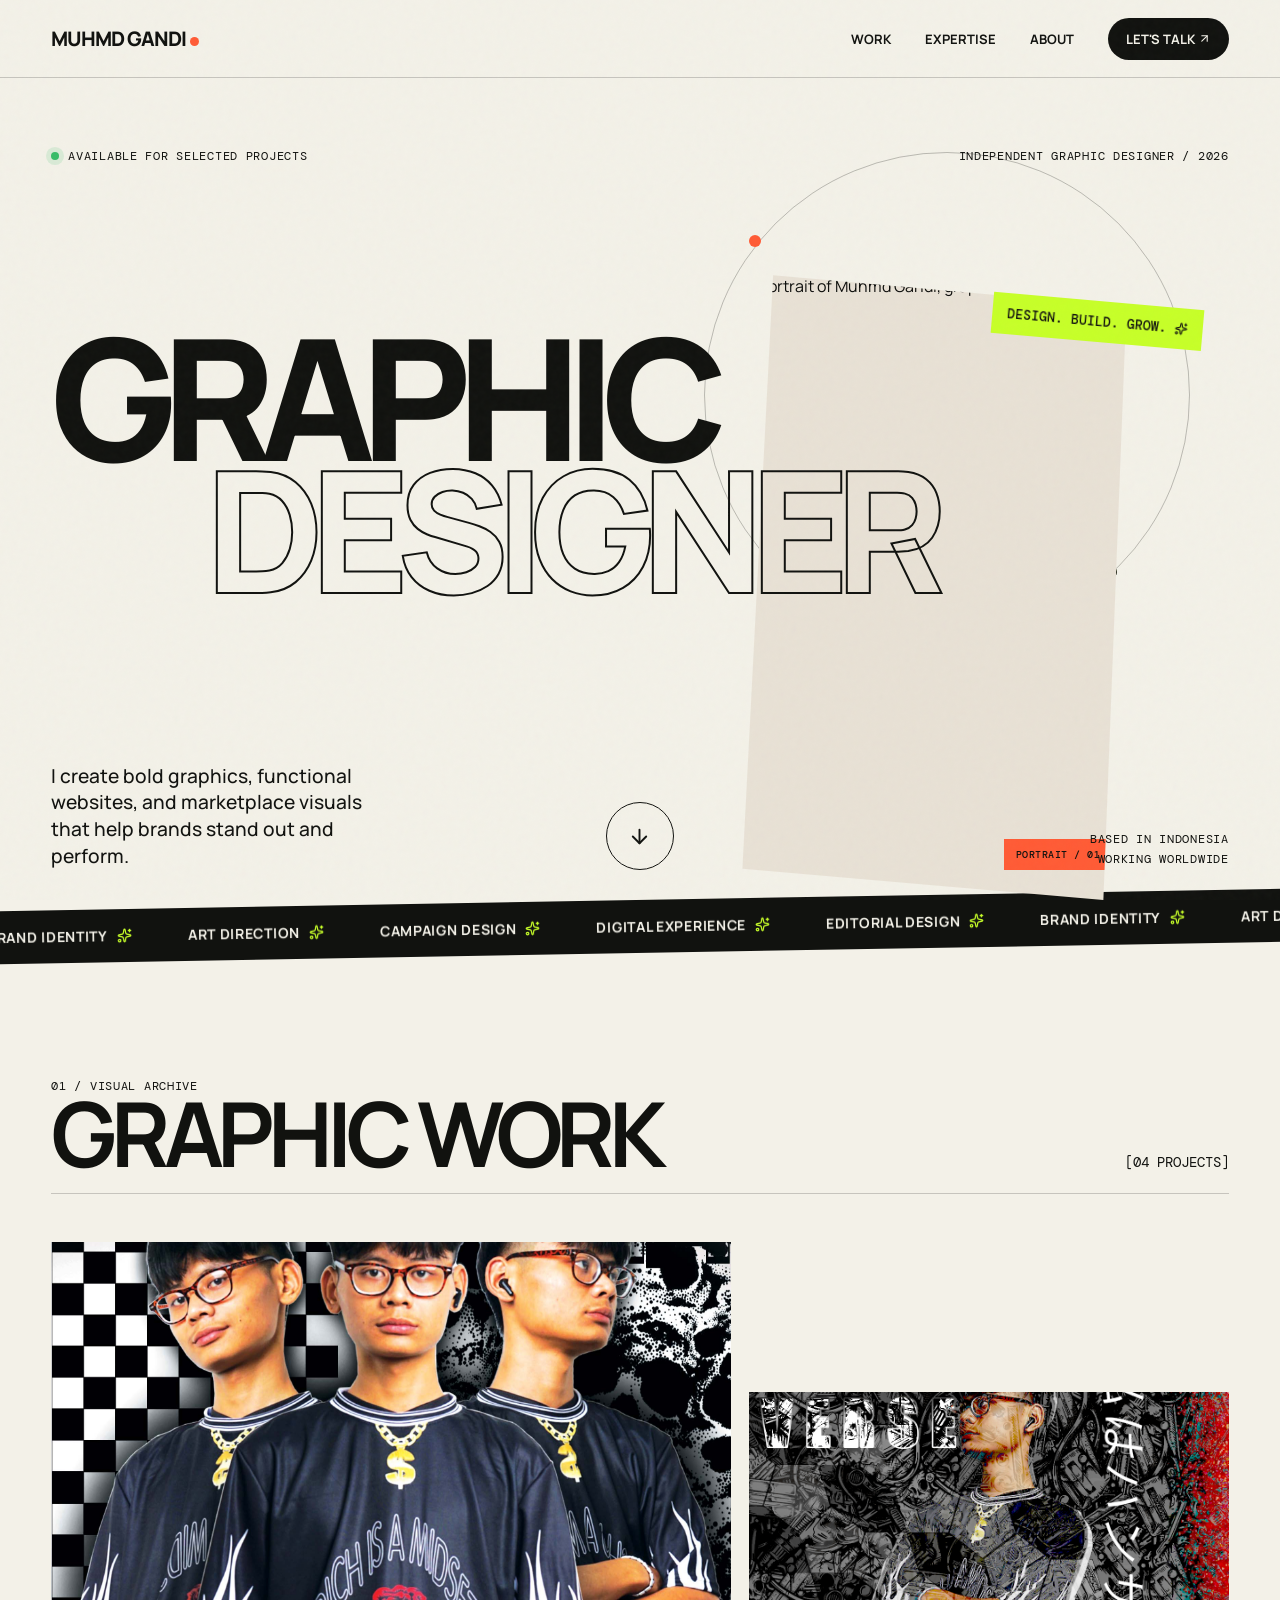
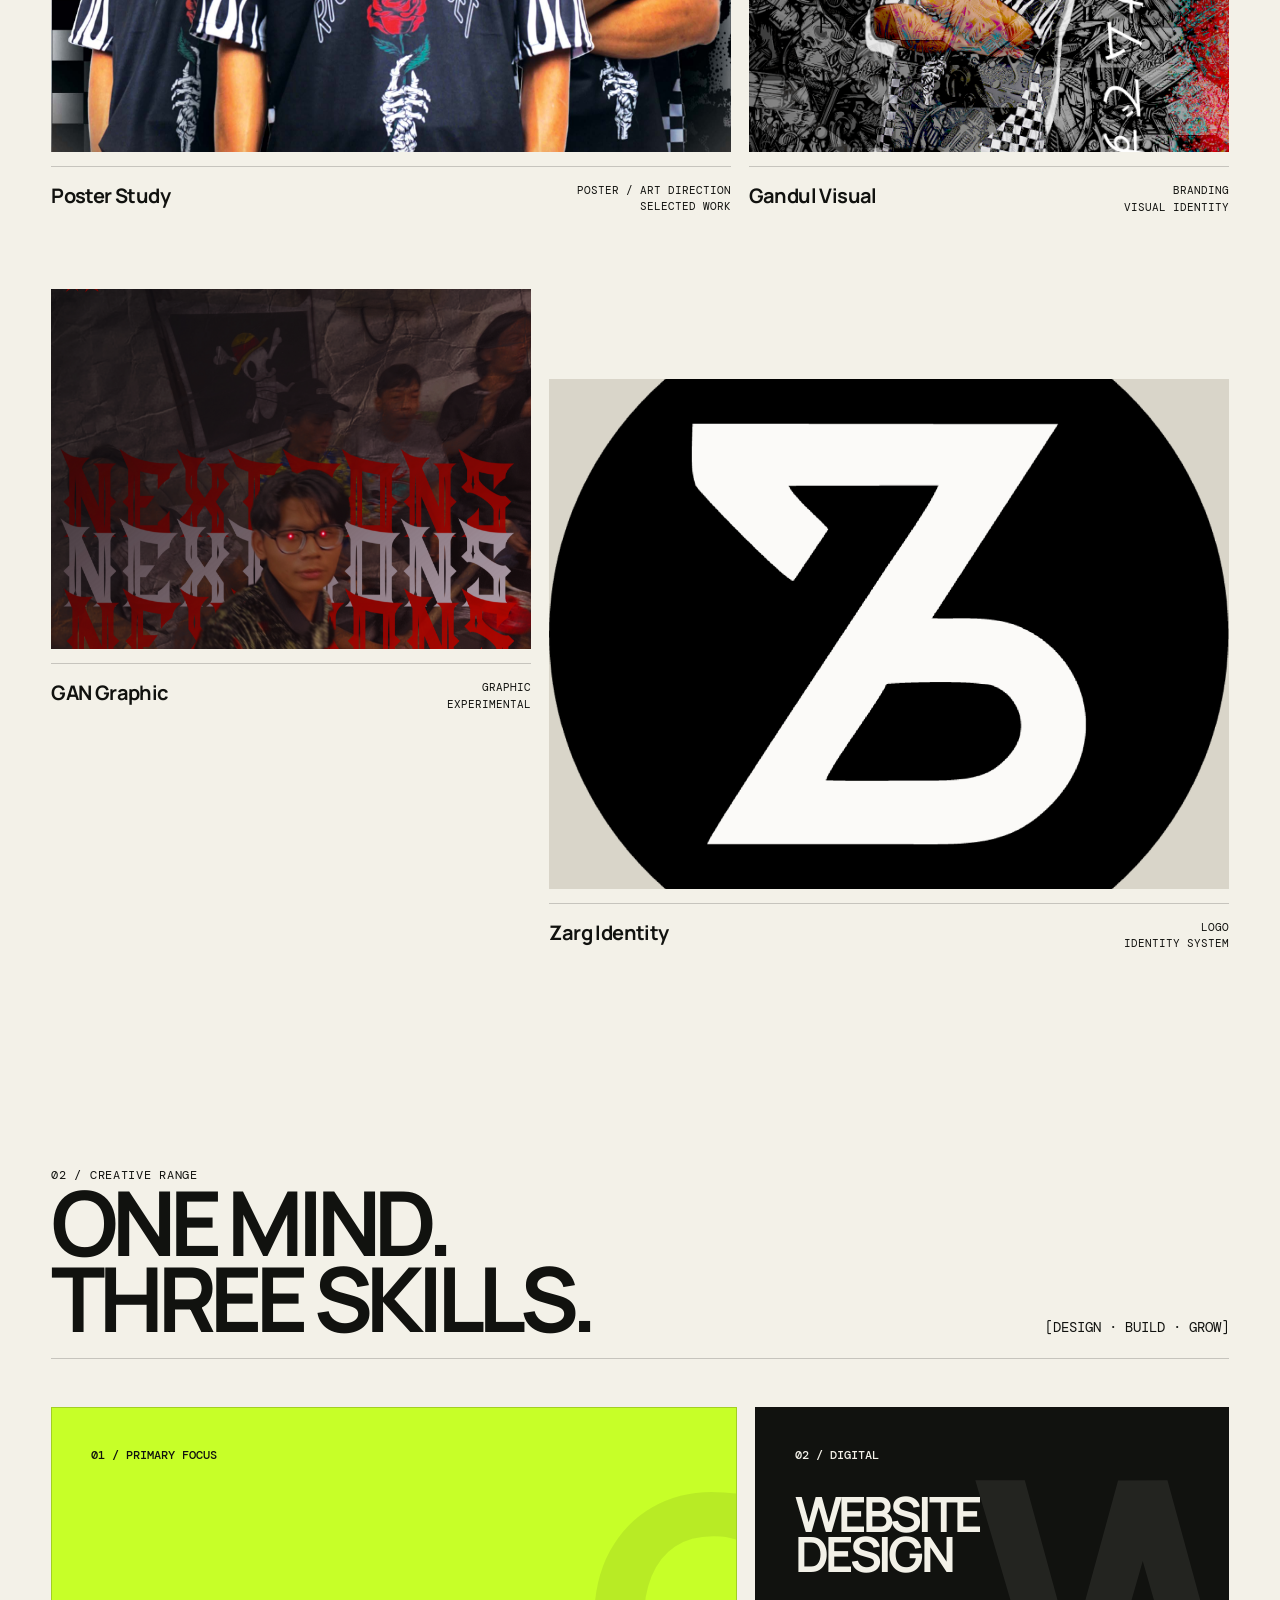
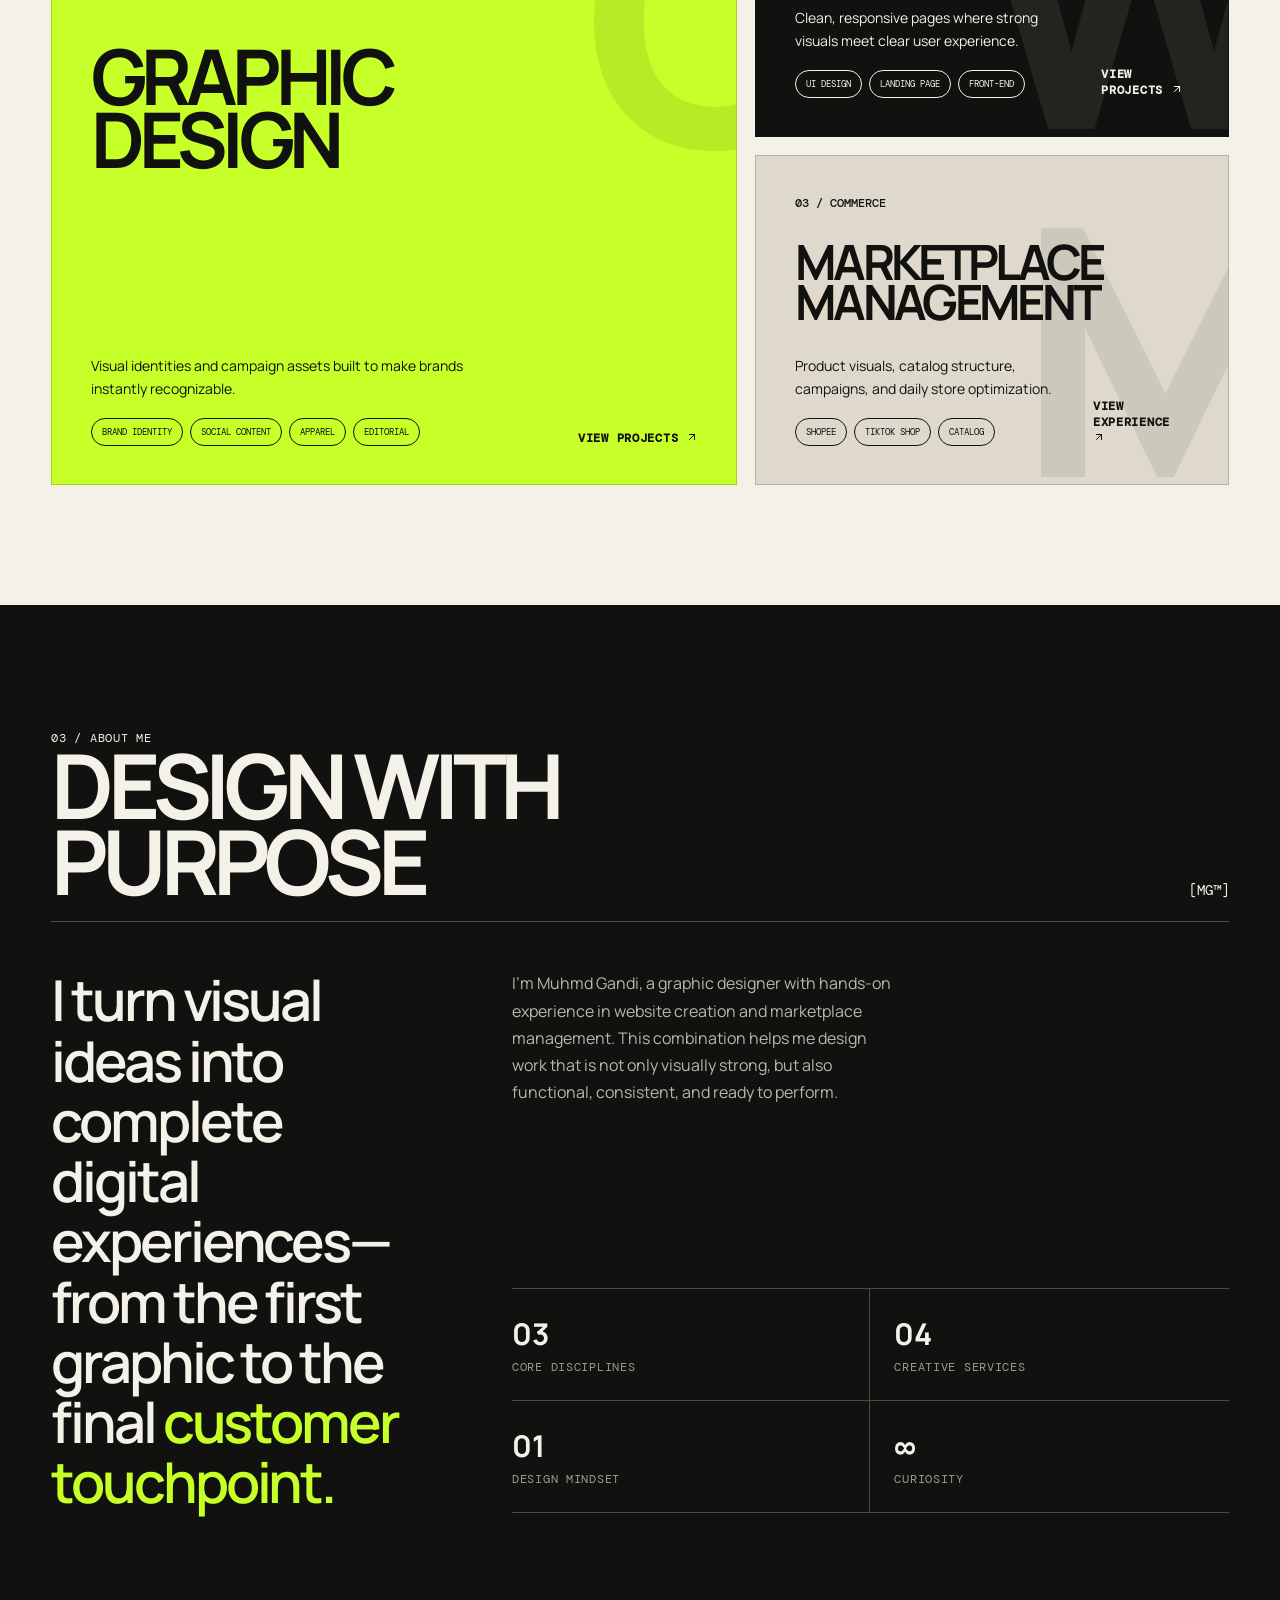
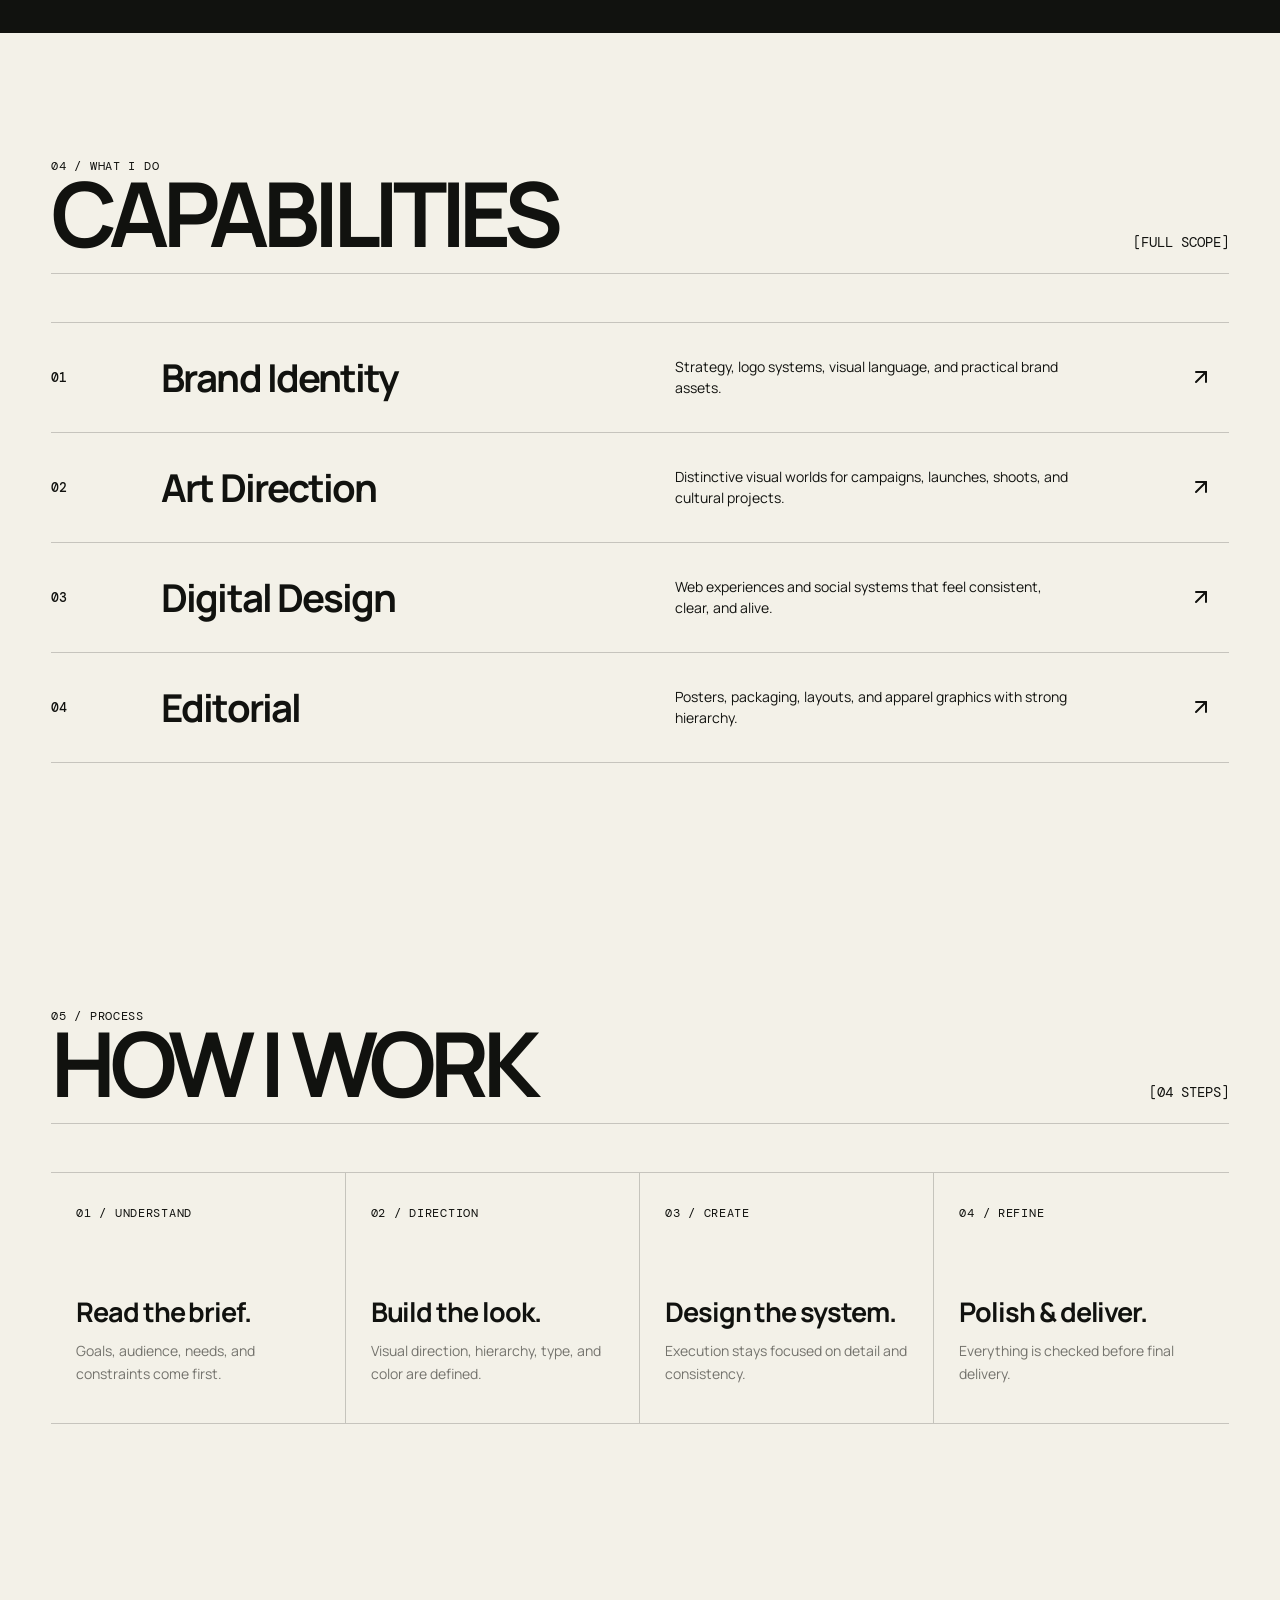
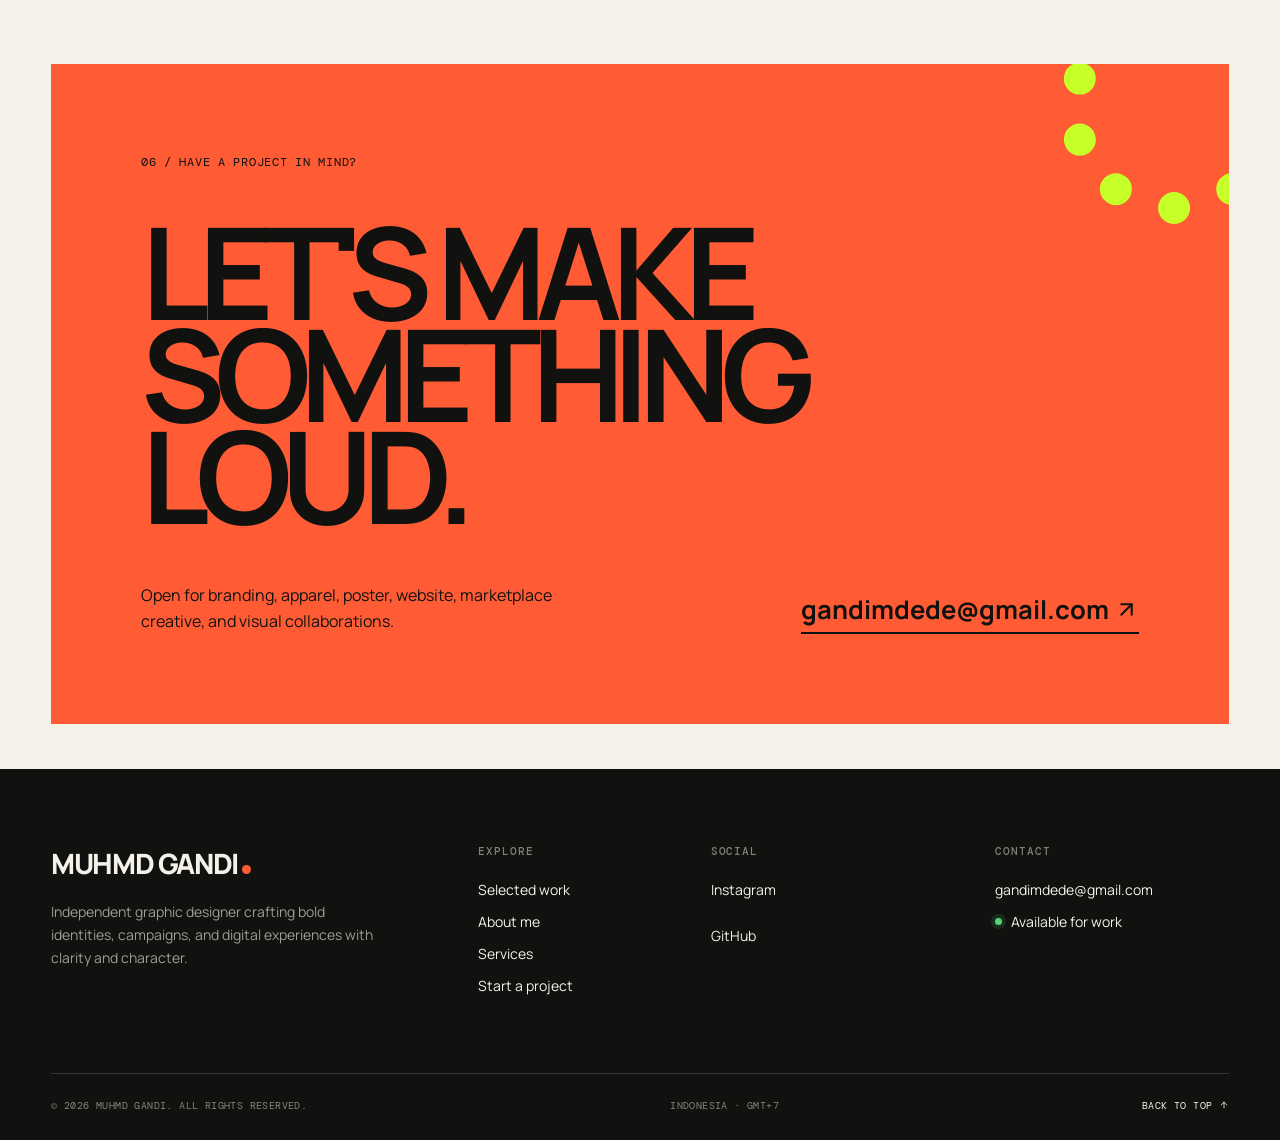
==== commit 2b56ce4a: "Link external CSS and JS, replace text glyphs with local SVG icons" ====
--- a/index.html
+++ b/index.html
@@ -9,57 +9,32 @@
   <link rel="preconnect" href="https://fonts.googleapis.com">
   <link rel="preconnect" href="https://fonts.gstatic.com" crossorigin>
   <link href="https://fonts.googleapis.com/css2?family=DM+Mono:wght@300;400;500&family=Manrope:wght@400;500;600;700;800&display=swap" rel="stylesheet">
-  <style>
-    :root{--ink:#11120f;--paper:#f3f1e8;--acid:#c7ff28;--orange:#ff5b35;--line:rgba(17,18,15,.2);--muted:#74736d;--pad:clamp(20px,4vw,64px)}
-    *{box-sizing:border-box;margin:0;padding:0}html{scroll-behavior:smooth}body{background:var(--paper);color:var(--ink);font-family:Manrope,Arial,sans-serif;overflow-x:hidden}body.modal-open{overflow:hidden}a{color:inherit;text-decoration:none}button{font:inherit}img{display:block;max-width:100%}::selection{background:var(--acid);color:var(--ink)}:focus-visible{outline:2px solid var(--orange);outline-offset:4px}.mono{font-family:"DM Mono",monospace;text-transform:uppercase;letter-spacing:.06em;font-size:12px}.noise{position:fixed;inset:0;pointer-events:none;opacity:.035;z-index:99;background-image:url("data:image/svg+xml,%3Csvg viewBox='0 0 180 180' xmlns='http://www.w3.org/2000/svg'%3E%3Cfilter id='n'%3E%3CfeTurbulence type='fractalNoise' baseFrequency='.8' numOctaves='4' stitchTiles='stitch'/%3E%3C/filter%3E%3Crect width='100%25' height='100%25' filter='url(%23n)' opacity='.8'/%3E%3C/svg%3E")}
-    #loader{position:fixed;inset:0;background:var(--ink);color:var(--paper);z-index:500;display:grid;place-items:center;transition:transform .85s cubic-bezier(.77,0,.18,1)}#loader.hide{transform:translateY(-100%)}.loader-word{font-size:clamp(42px,8vw,118px);font-weight:800;letter-spacing:-.075em;overflow:hidden}.loader-word span{display:block;animation:loaderIn .9s cubic-bezier(.16,1,.3,1)}@keyframes loaderIn{from{transform:translateY(115%)}to{transform:none}}
-    nav{height:78px;padding:0 var(--pad);display:flex;align-items:center;justify-content:space-between;border-bottom:1px solid var(--line);position:sticky;top:0;z-index:50;background:rgba(243,241,232,.82);backdrop-filter:blur(16px);-webkit-backdrop-filter:blur(16px)}.logo{font-weight:800;font-size:20px;letter-spacing:-.05em}.logo span{display:inline-block;width:9px;height:9px;border-radius:50%;background:var(--orange);margin-left:4px}.nav-links{display:flex;align-items:center;gap:34px;font-size:13px;font-weight:700;text-transform:uppercase}.nav-links a{position:relative}.nav-links a:after{content:"";position:absolute;left:0;right:100%;bottom:-5px;height:2px;background:var(--ink);transition:.25s}.nav-links a:hover:after{right:0}.hire{background:var(--ink);color:var(--paper);padding:12px 18px;border-radius:100px}.hire:hover{background:var(--orange)}
-    .hero{min-height:calc(100vh - 78px);padding:70px var(--pad) 30px;display:grid;grid-template-rows:auto 1fr auto;position:relative;overflow:hidden}.hero-top{display:flex;justify-content:space-between;align-items:flex-start;position:relative;z-index:4}.status{display:flex;gap:9px;align-items:center}.status i{width:8px;height:8px;background:#39bc68;border-radius:50%;box-shadow:0 0 0 5px rgba(57,188,104,.14)}.hero-title{font-size:clamp(70px,13.2vw,210px);font-weight:800;line-height:.78;letter-spacing:-.085em;text-transform:uppercase;align-self:center;margin:50px 0;position:relative;z-index:3;pointer-events:none}.hero-title .outline{-webkit-text-stroke:2px var(--ink);color:transparent;display:block;margin-left:12vw}.hero-title .tag{position:absolute;right:2vw;top:-30px;background:var(--acid);font:500 clamp(12px,1vw,15px) "DM Mono";letter-spacing:0;padding:12px 15px;transform:rotate(5deg)}.hero-portrait{position:absolute;z-index:2;width:clamp(270px,30vw,485px);height:76%;right:12%;bottom:0;overflow:hidden;clip-path:polygon(8% 0,100% 5%,94% 100%,0 95%);filter:drop-shadow(20px 18px 0 var(--acid));transition:transform .25s ease-out;background:#e8e1d5}.hero-portrait img{width:100%;height:100%;object-fit:cover;object-position:center 16%;filter:saturate(.82) contrast(1.04)}.hero-portrait.media-error:before{content:"PORTRAIT PREVIEW";position:absolute;inset:0;display:grid;place-items:center;font:500 11px "DM Mono";letter-spacing:.08em;color:var(--muted)}.hero-portrait:after{content:"PORTRAIT / 01";position:absolute;right:14px;bottom:30px;background:var(--orange);padding:9px 12px;font:500 10px "DM Mono";letter-spacing:.05em}.hero-orbit{position:absolute;z-index:1;width:clamp(280px,38vw,610px);aspect-ratio:1;border:1px solid rgba(17,18,15,.25);border-radius:50%;right:7%;top:9%;animation:spin 22s linear infinite}.hero-orbit:before,.hero-orbit:after{content:"";position:absolute;width:12px;height:12px;background:var(--orange);border-radius:50%}.hero-orbit:before{top:17%;left:9%}.hero-orbit:after{bottom:12%;right:15%;background:var(--acid);border:1px solid var(--ink)}.hero-bottom{display:grid;grid-template-columns:1fr 1.2fr 1fr;gap:30px;align-items:end;position:relative;z-index:4}.hero-note{max-width:470px;font-size:clamp(17px,1.5vw,23px);line-height:1.4;font-weight:500}.scroll{justify-self:center;width:68px;height:68px;border:1px solid var(--ink);border-radius:50%;display:grid;place-items:center;font-size:23px;transition:.3s;background:rgba(243,241,232,.55);backdrop-filter:blur(8px)}.scroll:hover{background:var(--acid);transform:rotate(45deg)}.location{text-align:right;line-height:1.65}@keyframes spin{to{transform:rotate(360deg)}}
-    .ticker{background:var(--ink);color:var(--paper);overflow:hidden;padding:17px 0;white-space:nowrap;transform:rotate(-1deg);width:102%;margin-left:-1%}.ticker-track{display:flex;width:max-content;will-change:transform;animation:run 20s linear infinite}.ticker-group{display:flex;align-items:center;flex-shrink:0}.ticker:hover .ticker-track{animation-play-state:paused}.ticker span{display:inline-flex;align-items:center;font-size:14px;font-weight:700;text-transform:uppercase;letter-spacing:.05em;margin-right:28px}.ticker b{color:var(--acid);margin-left:9px}@keyframes run{to{transform:translateX(-50%)}}
-    section{padding:120px var(--pad)}.section-head{display:flex;justify-content:space-between;align-items:end;border-bottom:1px solid var(--line);padding-bottom:22px;margin-bottom:48px}.section-head h2{font-size:clamp(44px,7vw,105px);line-height:.85;letter-spacing:-.07em;text-transform:uppercase}.section-head .count{font:400 14px "DM Mono"}.reveal{opacity:0;transform:translateY(35px);transition:opacity .8s ease,transform .9s cubic-bezier(.16,1,.3,1)}.reveal.show{opacity:1;transform:none}
-    .work-grid{display:grid;grid-template-columns:repeat(12,1fr);gap:24px 18px}.project{grid-column:span 7;margin-bottom:50px}.project:nth-child(2),.project:nth-child(3){grid-column:span 5}.project:nth-child(4){grid-column:span 7}.project:nth-child(2){margin-top:150px}.project:nth-child(4){margin-top:90px}.visual{aspect-ratio:4/3;overflow:hidden;position:relative;background:#d9d5c9;isolation:isolate}.visual:after{content:"↗";position:absolute;right:18px;top:18px;width:44px;height:44px;border-radius:50%;background:var(--paper);display:grid;place-items:center;font-size:20px;transform:scale(0);transition:.3s;z-index:3}.project:hover .visual:after{transform:scale(1)}.visual img{position:absolute;inset:0;width:100%;height:100%;object-fit:cover;transition:transform .6s cubic-bezier(.2,.8,.2,1)}.project:hover .visual img{transform:scale(1.035)}.visual.media-error:before{content:"PROJECT PREVIEW UNAVAILABLE";position:absolute;inset:0;display:grid;place-items:center;font:500 10px "DM Mono";letter-spacing:.08em;color:var(--muted)}.project-info{display:flex;justify-content:space-between;padding-top:15px;border-top:1px solid var(--line);margin-top:14px}.project-info h3{font-size:20px;letter-spacing:-.03em}.project-info p{font:400 11px "DM Mono";text-transform:uppercase;text-align:right;line-height:1.5}
-    .disciplines{padding-top:40px}.discipline-grid{display:grid;grid-template-columns:1.45fr 1fr;gap:18px}.discipline{min-height:330px;border:1px solid var(--line);padding:clamp(24px,3vw,46px);display:flex;flex-direction:column;justify-content:space-between;position:relative;overflow:hidden;transition:.35s;cursor:pointer}.discipline:first-child{grid-row:span 2;min-height:678px;background:var(--acid)}.discipline:nth-child(2){background:var(--ink);color:var(--paper)}.discipline:nth-child(3){background:#ded9cc}.discipline:hover,.discipline:focus-visible{transform:translateY(-6px);box-shadow:0 18px 45px rgba(17,18,15,.12)}.discipline-no{font:500 12px "DM Mono";position:relative;z-index:2}.discipline h3{font-size:clamp(42px,6vw,96px);line-height:.82;letter-spacing:-.075em;text-transform:uppercase;max-width:700px;position:relative;z-index:2}.discipline:not(:first-child) h3{font-size:clamp(32px,3.8vw,58px)}.discipline-copy{display:flex;justify-content:space-between;align-items:end;gap:20px;position:relative;z-index:2}.discipline-copy p{max-width:390px;font-size:14px;line-height:1.65}.skill-tags{display:flex;flex-wrap:wrap;gap:7px;margin-top:18px}.skill-tags span{border:1px solid currentColor;border-radius:100px;padding:7px 10px;font:400 9px "DM Mono";text-transform:uppercase}.discipline-mark{position:absolute;right:-8%;top:5%;font-size:clamp(160px,27vw,420px);line-height:1;font-weight:800;letter-spacing:-.14em;opacity:.08;pointer-events:none}
-    .about{background:var(--ink);color:var(--paper);position:relative;overflow:hidden}.about .section-head{border-color:rgba(243,241,232,.25)}.about-grid{display:grid;grid-template-columns:1fr 2fr;gap:8vw}.big-copy{font-size:clamp(30px,4.4vw,70px);line-height:1.07;letter-spacing:-.055em;font-weight:600}.big-copy em{font-style:normal;color:var(--acid)}.about-side{display:flex;flex-direction:column;justify-content:space-between;gap:60px}.about-side p{max-width:390px;font-size:16px;line-height:1.7;color:#b8b7ae}.facts{display:grid;grid-template-columns:1fr 1fr;border-top:1px solid rgba(243,241,232,.25)}.fact{padding:24px 0;border-bottom:1px solid rgba(243,241,232,.25)}.fact:nth-child(odd){border-right:1px solid rgba(243,241,232,.25)}.fact:nth-child(even){padding-left:24px}.fact strong{font-size:30px;display:block}.fact span{color:#9a9992}
-    .services-list{border-top:1px solid var(--line)}.service{display:grid;grid-template-columns:80px 1fr 1fr 40px;gap:30px;align-items:center;padding:28px 0;border-bottom:1px solid var(--line);transition:.25s}.service:hover{padding-left:18px;background:var(--acid)}.service h3{font-size:clamp(25px,3vw,46px);letter-spacing:-.05em}.service p{font-size:14px;line-height:1.55;max-width:400px}.service b{font:500 13px "DM Mono"}.service i{font-style:normal;font-size:24px}.process-grid{display:grid;grid-template-columns:repeat(4,1fr);border-top:1px solid var(--line);border-bottom:1px solid var(--line)}.process-card{padding:32px 25px 38px;border-right:1px solid var(--line);min-height:250px;display:flex;flex-direction:column;justify-content:space-between}.process-card:last-child{border-right:0}.process-card h3{font-size:27px;letter-spacing:-.04em;margin:30px 0 10px}.process-card p{font-size:14px;line-height:1.6;color:var(--muted)}
-    .contact{padding-bottom:45px}.contact-card{background:var(--orange);padding:clamp(35px,7vw,100px);position:relative;overflow:hidden}.contact-card .mono{display:block;margin-bottom:50px}.contact-card h2{font-size:clamp(54px,10vw,160px);line-height:.8;letter-spacing:-.08em;text-transform:uppercase;max-width:1100px}.contact-actions{display:flex;justify-content:space-between;align-items:end;gap:30px;margin-top:55px}.contact-actions p{max-width:470px;line-height:1.65}.contact-link{display:inline-block;font-size:clamp(17px,2vw,30px);font-weight:700;border-bottom:2px solid var(--ink);padding-bottom:5px}.burst{position:absolute;right:-60px;top:-70px;width:230px;height:230px;border:32px dotted var(--acid);border-radius:50%;animation:spin 18s linear infinite}
-    footer{background:var(--ink);color:var(--paper);padding:75px var(--pad) 28px}.footer-top{display:grid;grid-template-columns:1.45fr .7fr .9fr .9fr;gap:50px;padding-bottom:65px}.footer-brand .logo{font-size:28px}.footer-brand p{color:#9d9d95;line-height:1.65;max-width:330px;margin-top:18px;font-size:14px}.footer-col h4{color:#81817a;font:500 11px "DM Mono";text-transform:uppercase;letter-spacing:.09em;margin-bottom:22px}.footer-col a,.footer-col span{display:block;width:max-content;max-width:100%;font-size:14px;margin:0 0 13px;transition:.2s}.footer-col a:hover{color:var(--acid);transform:translateX(4px)}.footer-status{display:flex!important;align-items:center;gap:9px}.footer-status i{width:7px;height:7px;border-radius:50%;background:#56d477;box-shadow:0 0 0 4px rgba(86,212,119,.13)}.footer-bottom{border-top:1px solid rgba(243,241,232,.16);padding-top:25px;display:flex;justify-content:space-between;align-items:center;color:#85857e;font:400 10px "DM Mono";text-transform:uppercase;letter-spacing:.04em}.footer-bottom a{color:var(--paper)}
-    .modal{position:fixed;inset:0;z-index:100;display:grid;place-items:center;padding:18px;opacity:0;visibility:hidden;transition:.3s}.modal.open{opacity:1;visibility:visible}.modal-backdrop{position:absolute;inset:0;background:rgba(17,18,15,.78);backdrop-filter:blur(12px)}.modal-panel{position:relative;width:min(1180px,100%);max-height:92vh;overflow:auto;background:var(--paper);transform:translateY(35px) scale(.985);opacity:0;transition:.45s cubic-bezier(.16,1,.3,1)}.modal.open .modal-panel{transform:none;opacity:1}.modal-close{position:sticky;float:right;right:22px;top:22px;z-index:4;width:48px;height:48px;border:1px solid var(--ink);border-radius:50%;background:var(--paper);font-size:25px;cursor:pointer;transition:.25s}.modal-close:hover{background:var(--acid);transform:rotate(90deg)}.modal-header{padding:clamp(38px,6vw,78px);border-bottom:1px solid var(--line)}.modal-kicker{font:500 11px "DM Mono";text-transform:uppercase;letter-spacing:.08em}.modal-header h2{font-size:clamp(54px,8vw,120px);line-height:.78;letter-spacing:-.075em;text-transform:uppercase;margin:32px 0 25px}.modal-header p{max-width:660px;font-size:17px;line-height:1.65}.brand-section{padding:42px clamp(24px,6vw,78px);border-bottom:1px solid var(--line)}.brand-title{display:flex;justify-content:space-between;align-items:end;margin-bottom:20px}.brand-title h3{font-size:clamp(25px,3vw,42px);letter-spacing:-.045em}.brand-title span{font:400 10px "DM Mono";text-transform:uppercase}.project-strip{display:grid;grid-template-columns:repeat(3,1fr);gap:12px}.project-slot{aspect-ratio:4/3;border:1px solid var(--line);padding:18px;display:flex;flex-direction:column;justify-content:space-between;background:#e5e0d4;position:relative;overflow:hidden}.project-slot:before{content:"";position:absolute;width:130px;height:130px;border-radius:50%;background:var(--acid);right:-40px;bottom:-55px}.project-slot:nth-child(2){background:var(--ink);color:var(--paper)}.project-slot:nth-child(2):before{background:var(--orange)}.project-slot:nth-child(3){background:var(--orange)}.project-slot b,.project-slot span{position:relative;z-index:1}.project-slot b{font-size:19px;letter-spacing:-.035em}.project-slot span{font:400 9px "DM Mono";text-transform:uppercase}.modal-note{padding:28px clamp(24px,6vw,78px);display:flex;justify-content:space-between;gap:25px;align-items:center;background:var(--acid)}.modal-note p{font-size:14px}.scope-grid{display:grid;grid-template-columns:repeat(2,1fr);gap:14px;padding:clamp(24px,6vw,78px)}.scope-card{border:1px solid var(--line);min-height:260px;padding:28px;display:flex;flex-direction:column;justify-content:space-between}.scope-card:nth-child(2){background:var(--ink);color:var(--paper)}.scope-card h3{font-size:clamp(28px,4vw,52px);letter-spacing:-.055em;line-height:.9}.scope-card p{font-size:14px;line-height:1.6;max-width:420px}
-    .web-projects{display:grid;grid-template-columns:repeat(3,1fr);gap:14px;padding:clamp(24px,6vw,78px)}.web-card{border:1px solid var(--line);background:#e8e3d8;overflow:hidden;transition:.3s}.web-card:hover{transform:translateY(-6px);box-shadow:0 18px 38px rgba(17,18,15,.12)}.browser-preview{aspect-ratio:16/11;border-bottom:1px solid var(--line);padding-top:25px;position:relative;overflow:hidden}.browser-preview:before{content:"● ● ●";position:absolute;left:11px;top:7px;font:500 7px "DM Mono";letter-spacing:3px}.browser-preview:after{content:"";position:absolute;left:55px;right:10px;top:7px;height:8px;border:1px solid currentColor;border-radius:10px;opacity:.35}.browser-scene{height:100%;padding:20px;display:flex;flex-direction:column;justify-content:space-between;position:relative;overflow:hidden}.browser-scene strong{font-size:clamp(20px,2.6vw,38px);line-height:.85;letter-spacing:-.065em;text-transform:uppercase;position:relative;z-index:2}.browser-scene span{font:500 8px "DM Mono";text-transform:uppercase;position:relative;z-index:2}.preview-brand{background:var(--ink);color:var(--paper)}.preview-brand:before{content:"";position:absolute;width:150px;height:150px;background:var(--acid);border-radius:50%;right:-50px;bottom:-55px}.preview-affiliate{background:var(--orange)}.preview-affiliate:before{content:"BUY / REVIEW / EARN";position:absolute;inset:45% auto auto -8%;font-size:25px;font-weight:800;transform:rotate(-12deg);white-space:nowrap;color:var(--paper)}.preview-wedding{background:#eadeda}.preview-wedding:before{content:"&";position:absolute;right:8%;top:18%;font-family:serif;font-style:italic;font-size:150px;line-height:1;color:#a65e63;opacity:.55}.web-card-body{padding:20px}.web-card-body h3{font-size:23px;letter-spacing:-.04em;margin-bottom:9px}.web-card-body p{font-size:12px;line-height:1.55;min-height:58px;color:#5f5e58}.web-card-link{display:flex;justify-content:space-between;border-top:1px solid var(--line);padding-top:13px;margin-top:18px;font:500 9px "DM Mono";text-transform:uppercase}.web-card-link b{color:var(--orange)}
-    @media(max-width:900px){.footer-top{grid-template-columns:1fr 1fr}.footer-brand{grid-column:span 2}}
-    @media(max-width:760px){nav{height:64px}.nav-links a:not(.hire){display:none}.hire{padding:10px 14px}.hero{min-height:760px;padding-top:40px}.hero-top>span:last-child{display:none}.hero-title{font-size:19vw;line-height:.82;margin:60px 0;align-self:start}.hero-portrait{width:62vw;height:61%;right:-4%;bottom:5%;filter:drop-shadow(10px 10px 0 var(--acid))}.hero-orbit{width:78vw;right:-25%;top:20%}.hero-bottom{grid-template-columns:1fr auto}.hero-note{font-size:15px;max-width:55%;align-self:end}.location{display:none}.scroll{width:52px;height:52px}.project,.project:nth-child(2),.project:nth-child(3),.project:nth-child(4){grid-column:span 12;margin-top:0;margin-bottom:34px}.section-head{align-items:start}.section-head h2{font-size:14vw}.discipline-grid{grid-template-columns:1fr}.discipline,.discipline:first-child{min-height:420px;grid-row:auto}.discipline:not(:first-child){min-height:330px}.discipline-copy{align-items:start;flex-direction:column}.about-grid{grid-template-columns:1fr}.about-side{gap:35px}.service{grid-template-columns:42px 1fr 25px;gap:12px}.service p{display:none}.contact-actions{align-items:start;flex-direction:column}.footer-top{grid-template-columns:1fr 1fr;gap:40px 25px}.footer-brand{grid-column:span 2}.footer-bottom{align-items:flex-start;gap:18px;flex-direction:column}.modal{padding:0}.modal-panel{max-height:100vh;height:100vh}.modal-header{padding-top:72px}.project-strip,.scope-grid,.web-projects{display:flex;grid-template-columns:none;gap:12px;overflow-x:auto;overscroll-behavior-x:contain;scroll-snap-type:x mandatory;-webkit-overflow-scrolling:touch;scrollbar-width:none}.project-slot,.scope-card,.web-card{flex:0 0 86%;scroll-snap-align:start}.brand-title{align-items:start;gap:8px;flex-direction:column}.modal-note{align-items:start;flex-direction:column}}
-    @media(prefers-reduced-motion:reduce){*,*:before,*:after{scroll-behavior:auto!important;animation-duration:.01ms!important;animation-iteration-count:1!important;transition-duration:.01ms!important}}
-  </style>
+  <link rel="stylesheet" href="style.css">
 </head>
 <body>
   <div id="loader"><div class="loader-word"><span>GANDI.</span></div></div>
   <div class="noise"></div>
-  <nav><a class="logo" href="#">MUHMD GANDI<span></span></a><div class="nav-links"><a href="#work">Work</a><a href="#expertise">Expertise</a><a href="#about">About</a><a class="hire" href="#contact">Let's talk ↗</a></div></nav>
+  <nav><a class="logo" href="#">MUHMD GANDI<span></span></a><div class="nav-links"><a href="#work">Work</a><a href="#expertise">Expertise</a><a href="#about">About</a><a class="hire" href="#contact">Let's talk <span class="ui-icon icon-arrow-up-right" aria-hidden="true"></span></a></div></nav>
   <main>
     <header class="hero" id="home">
       <div class="hero-top mono"><span class="status"><i></i> Available for selected projects</span><span>Independent Graphic Designer / 2026</span></div>
       <div class="hero-orbit" aria-hidden="true"></div>
       <figure class="hero-portrait" id="heroPortrait"><img src="https://raw.githubusercontent.com/Gandinya/Zarg_bee/main/hero-portrait.png" alt="Portrait of Muhmd Gandi, graphic designer"></figure>
-      <h1 class="hero-title">Graphic<span class="outline">Designer</span><span class="tag">Design. Build. Grow. ✦</span></h1>
-      <div class="hero-bottom"><p class="hero-note">I create bold graphics, functional websites, and marketplace visuals that help brands stand out and perform.</p><a class="scroll" href="#work" aria-label="Scroll to selected work">↓</a><p class="location mono">Based in Indonesia<br>Working worldwide</p></div>
+      <h1 class="hero-title">Graphic<span class="outline">Designer</span><span class="tag">Design. Build. Grow. <span class="ui-icon icon-sparkles" aria-hidden="true"></span></span></h1>
+      <div class="hero-bottom"><p class="hero-note">I create bold graphics, functional websites, and marketplace visuals that help brands stand out and perform.</p><a class="scroll" href="#work" aria-label="Scroll to selected work"><span class="ui-icon icon-arrow-down" aria-hidden="true"></span></a><p class="location mono">Based in Indonesia<br>Working worldwide</p></div>
     </header>
-    <div class="ticker" aria-label="Creative services"><div class="ticker-track"><div class="ticker-group"><span>Brand Identity <b>✦</b></span><span>Art Direction <b>✦</b></span><span>Campaign Design <b>✦</b></span><span>Digital Experience <b>✦</b></span><span>Editorial Design <b>✦</b></span></div><div class="ticker-group" aria-hidden="true"><span>Brand Identity <b>✦</b></span><span>Art Direction <b>✦</b></span><span>Campaign Design <b>✦</b></span><span>Digital Experience <b>✦</b></span><span>Editorial Design <b>✦</b></span></div></div></div>
+    <div class="ticker" aria-label="Creative services"><div class="ticker-track"><div class="ticker-group"><span>Brand Identity <b><span class="ui-icon icon-sparkles" aria-hidden="true"></span></b></span><span>Art Direction <b><span class="ui-icon icon-sparkles" aria-hidden="true"></span></b></span><span>Campaign Design <b><span class="ui-icon icon-sparkles" aria-hidden="true"></span></b></span><span>Digital Experience <b><span class="ui-icon icon-sparkles" aria-hidden="true"></span></b></span><span>Editorial Design <b><span class="ui-icon icon-sparkles" aria-hidden="true"></span></b></span></div><div class="ticker-group" aria-hidden="true"><span>Brand Identity <b><span class="ui-icon icon-sparkles" aria-hidden="true"></span></b></span><span>Art Direction <b><span class="ui-icon icon-sparkles" aria-hidden="true"></span></b></span><span>Campaign Design <b><span class="ui-icon icon-sparkles" aria-hidden="true"></span></b></span><span>Digital Experience <b><span class="ui-icon icon-sparkles" aria-hidden="true"></span></b></span><span>Editorial Design <b><span class="ui-icon icon-sparkles" aria-hidden="true"></span></b></span></div></div></div>
     <section id="work"><div class="section-head reveal"><div><span class="mono">01 / Visual archive</span><h2>Graphic Work</h2></div><span class="count">[04 PROJECTS]</span></div><div class="work-grid"><article class="project reveal"><div class="visual"><img src="poster.jpg" alt="Poster work by Muhmd Gandi" loading="lazy"></div><div class="project-info"><h3>Poster Study</h3><p>Poster / Art direction<br>Selected work</p></div></article><article class="project reveal"><div class="visual"><img src="gandul.jpg" alt="Brand visual work by Muhmd Gandi" loading="lazy"></div><div class="project-info"><h3>Gandul Visual</h3><p>Branding<br>Visual identity</p></div></article><article class="project reveal"><div class="visual"><img src="GAN.png" alt="Graphic artwork by Muhmd Gandi" loading="lazy"></div><div class="project-info"><h3>GAN Graphic</h3><p>Graphic<br>Experimental</p></div></article><article class="project reveal"><div class="visual"><img src="Logo Zarg.png" alt="Zarg identity logo" loading="lazy"></div><div class="project-info"><h3>Zarg Identity</h3><p>Logo<br>Identity system</p></div></article></div></section>
-    <section class="disciplines" id="expertise"><div class="section-head reveal"><div><span class="mono">02 / Creative range</span><h2>One Mind.<br>Three Skills.</h2></div><span class="count">[DESIGN · BUILD · GROW]</span></div><div class="discipline-grid"><article class="discipline reveal" role="button" tabindex="0" data-modal="graphicModal"><span class="discipline-no">01 / PRIMARY FOCUS</span><span class="discipline-mark">G</span><h3>Graphic<br>Design</h3><div class="discipline-copy"><div><p>Visual identities and campaign assets built to make brands instantly recognizable.</p><div class="skill-tags"><span>Brand Identity</span><span>Social Content</span><span>Apparel</span><span>Editorial</span></div></div><b class="mono">View projects ↗</b></div></article><article class="discipline reveal" role="button" tabindex="0" data-modal="websiteModal"><span class="discipline-no">02 / DIGITAL</span><span class="discipline-mark">W</span><h3>Website<br>Design</h3><div class="discipline-copy"><div><p>Clean, responsive pages where strong visuals meet clear user experience.</p><div class="skill-tags"><span>UI Design</span><span>Landing Page</span><span>Front-end</span></div></div><b class="mono">View projects ↗</b></div></article><article class="discipline reveal" role="button" tabindex="0" data-modal="marketplaceModal"><span class="discipline-no">03 / COMMERCE</span><span class="discipline-mark">M</span><h3>Marketplace<br>Management</h3><div class="discipline-copy"><div><p>Product visuals, catalog structure, campaigns, and daily store optimization.</p><div class="skill-tags"><span>Shopee</span><span>TikTok Shop</span><span>Catalog</span></div></div><b class="mono">View experience ↗</b></div></article></div></section>
+    <section class="disciplines" id="expertise"><div class="section-head reveal"><div><span class="mono">02 / Creative range</span><h2>One Mind.<br>Three Skills.</h2></div><span class="count">[DESIGN · BUILD · GROW]</span></div><div class="discipline-grid"><article class="discipline reveal" role="button" tabindex="0" data-modal="graphicModal"><span class="discipline-no">01 / PRIMARY FOCUS</span><span class="discipline-mark">G</span><h3>Graphic<br>Design</h3><div class="discipline-copy"><div><p>Visual identities and campaign assets built to make brands instantly recognizable.</p><div class="skill-tags"><span>Brand Identity</span><span>Social Content</span><span>Apparel</span><span>Editorial</span></div></div><b class="mono">View projects <span class="ui-icon icon-arrow-up-right" aria-hidden="true"></span></b></div></article><article class="discipline reveal" role="button" tabindex="0" data-modal="websiteModal"><span class="discipline-no">02 / DIGITAL</span><span class="discipline-mark">W</span><h3>Website<br>Design</h3><div class="discipline-copy"><div><p>Clean, responsive pages where strong visuals meet clear user experience.</p><div class="skill-tags"><span>UI Design</span><span>Landing Page</span><span>Front-end</span></div></div><b class="mono">View projects <span class="ui-icon icon-arrow-up-right" aria-hidden="true"></span></b></div></article><article class="discipline reveal" role="button" tabindex="0" data-modal="marketplaceModal"><span class="discipline-no">03 / COMMERCE</span><span class="discipline-mark">M</span><h3>Marketplace<br>Management</h3><div class="discipline-copy"><div><p>Product visuals, catalog structure, campaigns, and daily store optimization.</p><div class="skill-tags"><span>Shopee</span><span>TikTok Shop</span><span>Catalog</span></div></div><b class="mono">View experience <span class="ui-icon icon-arrow-up-right" aria-hidden="true"></span></b></div></article></div></section>
     <section class="about" id="about"><div class="section-head reveal"><div><span class="mono">03 / About me</span><h2>Design With<br>Purpose</h2></div><span class="count">[MG™]</span></div><div class="about-grid"><p class="big-copy reveal">I turn visual ideas into complete digital experiences—from the first graphic to the final <em>customer touchpoint.</em></p><div class="about-side reveal"><p>I'm Muhmd Gandi, a graphic designer with hands-on experience in website creation and marketplace management. This combination helps me design work that is not only visually strong, but also functional, consistent, and ready to perform.</p><div class="facts"><div class="fact"><strong>03</strong><span class="mono">Core disciplines</span></div><div class="fact"><strong>04</strong><span class="mono">Creative services</span></div><div class="fact"><strong>01</strong><span class="mono">Design mindset</span></div><div class="fact"><strong>∞</strong><span class="mono">Curiosity</span></div></div></div></div></section>
-    <section id="services"><div class="section-head reveal"><div><span class="mono">04 / What I do</span><h2>Capabilities</h2></div><span class="count">[FULL SCOPE]</span></div><div class="services-list reveal"><div class="service"><b>01</b><h3>Brand Identity</h3><p>Strategy, logo systems, visual language, and practical brand assets.</p><i>↗</i></div><div class="service"><b>02</b><h3>Art Direction</h3><p>Distinctive visual worlds for campaigns, launches, shoots, and cultural projects.</p><i>↗</i></div><div class="service"><b>03</b><h3>Digital Design</h3><p>Web experiences and social systems that feel consistent, clear, and alive.</p><i>↗</i></div><div class="service"><b>04</b><h3>Editorial</h3><p>Posters, packaging, layouts, and apparel graphics with strong hierarchy.</p><i>↗</i></div></div></section>
+    <section id="services"><div class="section-head reveal"><div><span class="mono">04 / What I do</span><h2>Capabilities</h2></div><span class="count">[FULL SCOPE]</span></div><div class="services-list reveal"><div class="service"><b>01</b><h3>Brand Identity</h3><p>Strategy, logo systems, visual language, and practical brand assets.</p><i class="ui-icon icon-arrow-up-right" aria-hidden="true"></i></div><div class="service"><b>02</b><h3>Art Direction</h3><p>Distinctive visual worlds for campaigns, launches, shoots, and cultural projects.</p><i class="ui-icon icon-arrow-up-right" aria-hidden="true"></i></div><div class="service"><b>03</b><h3>Digital Design</h3><p>Web experiences and social systems that feel consistent, clear, and alive.</p><i class="ui-icon icon-arrow-up-right" aria-hidden="true"></i></div><div class="service"><b>04</b><h3>Editorial</h3><p>Posters, packaging, layouts, and apparel graphics with strong hierarchy.</p><i class="ui-icon icon-arrow-up-right" aria-hidden="true"></i></div></div></section>
     <section id="process"><div class="section-head reveal"><div><span class="mono">05 / Process</span><h2>How I Work</h2></div><span class="count">[04 STEPS]</span></div><div class="process-grid reveal"><article class="process-card"><span class="mono">01 / Understand</span><div><h3>Read the brief.</h3><p>Goals, audience, needs, and constraints come first.</p></div></article><article class="process-card"><span class="mono">02 / Direction</span><div><h3>Build the look.</h3><p>Visual direction, hierarchy, type, and color are defined.</p></div></article><article class="process-card"><span class="mono">03 / Create</span><div><h3>Design the system.</h3><p>Execution stays focused on detail and consistency.</p></div></article><article class="process-card"><span class="mono">04 / Refine</span><div><h3>Polish & deliver.</h3><p>Everything is checked before final delivery.</p></div></article></div></section>
-    <section class="contact" id="contact"><div class="contact-card reveal"><span class="mono">06 / Have a project in mind?</span><h2>Let's make<br>something loud.</h2><div class="contact-actions"><p>Open for branding, apparel, poster, website, marketplace creative, and visual collaborations.</p><a class="contact-link" href="mailto:gandimdede@gmail.com">gandimdede@gmail.com ↗</a></div><div class="burst"></div></div></section>
+    <section class="contact" id="contact"><div class="contact-card reveal"><span class="mono">06 / Have a project in mind?</span><h2>Let's make<br>something loud.</h2><div class="contact-actions"><p>Open for branding, apparel, poster, website, marketplace creative, and visual collaborations.</p><a class="contact-link" href="mailto:gandimdede@gmail.com">gandimdede@gmail.com <span class="ui-icon icon-arrow-up-right" aria-hidden="true"></span></a></div><div class="burst"></div></div></section>
   </main>
-  <footer><div class="footer-top"><div class="footer-brand"><a class="logo" href="#">MUHMD GANDI<span></span></a><p>Independent graphic designer crafting bold identities, campaigns, and digital experiences with clarity and character.</p></div><div class="footer-col"><h4>Explore</h4><a href="#work">Selected work</a><a href="#about">About me</a><a href="#services">Services</a><a href="#contact">Start a project</a></div><div class="footer-col"><h4>Social</h4><a href="https://www.instagram.com/ganduleveryone/" target="_blank" rel="noreferrer">Instagram ↗</a><a href="https://github.com/Gandinya" target="_blank" rel="noreferrer">GitHub ↗</a></div><div class="footer-col"><h4>Contact</h4><a href="mailto:gandimdede@gmail.com">gandimdede@gmail.com</a><span class="footer-status"><i></i>Available for work</span></div></div><div class="footer-bottom"><span>© 2026 MUHMD GANDI. All rights reserved.</span><span>Indonesia · GMT+7</span><a href="#">Back to top ↑</a></div></footer>
-  <div class="modal" id="graphicModal" role="dialog" aria-modal="true" aria-labelledby="graphicTitle"><div class="modal-backdrop" data-close-modal></div><div class="modal-panel"><button class="modal-close" data-close-modal aria-label="Close graphic design projects">×</button><header class="modal-header"><span class="modal-kicker">01 / Selected Graphic Works</span><h2 id="graphicTitle">Design<br>Archive</h2><p>A collection of visual projects created across apparel, retail, studio, and digital brands.</p></header><section class="brand-section"><div class="brand-title"><h3>Stage Merch</h3><span>Apparel · Campaign · Commerce</span></div><div class="project-strip"><div class="project-slot"><span>Project 01</span><b>Jersey Visual</b></div><div class="project-slot"><span>Project 02</span><b>Campaign Creative</b></div><div class="project-slot"><span>Project 03</span><b>Product Content</b></div></div></section><section class="brand-section"><div class="brand-title"><h3>Stand91</h3><span>Identity · Apparel · Culture</span></div><div class="project-strip"><div class="project-slot"><span>Project 01</span><b>Brand Identity</b></div><div class="project-slot"><span>Project 02</span><b>Apparel System</b></div><div class="project-slot"><span>Project 03</span><b>Packaging Detail</b></div></div></section><div class="modal-note"><p><strong>Archive structure is ready.</strong> New images are only added after the exact files are available.</p><span class="mono">Safe media rule</span></div></div></div>
-  <div class="modal" id="websiteModal" role="dialog" aria-modal="true" aria-labelledby="websiteTitle"><div class="modal-backdrop" data-close-modal></div><div class="modal-panel"><button class="modal-close" data-close-modal aria-label="Close website projects">×</button><header class="modal-header"><span class="modal-kicker">02 / Digital Experience</span><h2 id="websiteTitle">Website<br>Design</h2><p>Digital experiences where strong visual direction meets clear structure, responsive layout, and practical front-end execution.</p></header><div class="web-projects"><article class="web-card"><div class="browser-preview"><div class="browser-scene preview-brand"><span>Brand Experience / 01</span><strong>Make Your<br>Brand Loud.</strong></div></div><div class="web-card-body"><h3>Custom Brand Website</h3><p>A bold brand-focused website for introducing identity, products, collections, and campaigns.</p><div class="web-card-link"><span>Custom Website</span><b>Link coming soon ↗</b></div></div></article><article class="web-card"><div class="browser-preview"><div class="browser-scene preview-affiliate"><span>Commerce Content / 02</span><strong>Find It.<br>Love It.</strong></div></div><div class="web-card-body"><h3>Affiliate Website</h3><p>A content-driven affiliate page built to organize product recommendations and guide visitors to shop.</p><div class="web-card-link"><span>Affiliate Commerce</span><b>Link coming soon ↗</b></div></div></article><article class="web-card"><div class="browser-preview"><div class="browser-scene preview-wedding"><span>Digital Invitation / 03</span><strong>Our Story,<br>Our Day.</strong></div></div><div class="web-card-body"><h3>Wedding Website</h3><p>An elegant wedding experience for invitations, event details, galleries, RSVP, and the couple's story.</p><div class="web-card-link"><span>Wedding Experience</span><b>Link coming soon ↗</b></div></div></article></div><div class="modal-note"><p>Each browser preview is ready to be connected to a real website link later.</p><span class="mono">Preview · Click · Visit</span></div></div></div>
-  <div class="modal" id="marketplaceModal" role="dialog" aria-modal="true" aria-labelledby="marketplaceTitle"><div class="modal-backdrop" data-close-modal></div><div class="modal-panel"><button class="modal-close" data-close-modal aria-label="Close marketplace experience">×</button><header class="modal-header"><span class="modal-kicker">03 / Commerce Experience</span><h2 id="marketplaceTitle">Marketplace<br>& Ads</h2><p>Hands-on marketplace operations supported by product visuals, campaign planning, store optimization, and performance advertising.</p></header><div class="scope-grid"><article class="scope-card"><span class="modal-kicker">Marketplace Operations</span><div><h3>TikTok Shop & Shopee</h3><p>Catalog management, product listings, campaign setup, store visuals, promotions, and daily performance monitoring.</p><div class="skill-tags"><span>TikTok Shop</span><span>Shopee</span><span>Catalog</span></div></div></article><article class="scope-card"><span class="modal-kicker">Creative Commerce</span><div><h3>Product Visuals</h3><p>Banners, product thumbnails, campaign assets, and content designed to support clicks and conversion.</p><div class="skill-tags"><span>Banner</span><span>Product Content</span><span>Promo Visual</span></div></div></article></div><div class="modal-note"><p>Detailed achievements and campaign results can be added when the final data is ready.</p><span class="mono">Operate · Advertise · Grow</span></div></div></div>
-  <script>
-    const loader=document.getElementById('loader');const hideLoader=()=>loader?.classList.add('hide');window.addEventListener('load',()=>setTimeout(hideLoader,620),{once:true});setTimeout(hideLoader,2600);
-    const observer=new IntersectionObserver(entries=>entries.forEach(entry=>{if(entry.isIntersecting){entry.target.classList.add('show');observer.unobserve(entry.target)}}),{threshold:.12});document.querySelectorAll('.reveal').forEach(el=>observer.observe(el));
-    const portrait=document.querySelector('#heroPortrait');const portraitImg=portrait?.querySelector('img');portraitImg?.addEventListener('error',()=>portrait.classList.add('media-error'),{once:true});window.addEventListener('mousemove',e=>{if(!portrait||window.innerWidth<760)return;const x=(e.clientX/window.innerWidth-.5)*12;const y=(e.clientY/window.innerHeight-.5)*10;portrait.style.transform=`translate(${x}px,${y}px)`});
-    document.querySelectorAll('.visual img').forEach(img=>{const frame=img.closest('.visual');img.addEventListener('error',()=>frame.classList.add('media-error'),{once:true})});
-    let activeModal=null,lastTrigger=null;const openModal=trigger=>{const modal=document.getElementById(trigger.dataset.modal);if(!modal)return;lastTrigger=trigger;activeModal=modal;modal.classList.add('open');document.body.classList.add('modal-open');setTimeout(()=>modal.querySelector('.modal-close')?.focus(),100)};const closeModal=()=>{if(!activeModal)return;activeModal.classList.remove('open');document.body.classList.remove('modal-open');const trigger=lastTrigger;activeModal=null;setTimeout(()=>trigger?.focus(),100)};document.querySelectorAll('[data-modal]').forEach(trigger=>{trigger.addEventListener('click',()=>openModal(trigger));trigger.addEventListener('keydown',e=>{if(e.key==='Enter'||e.key===' '){e.preventDefault();openModal(trigger)}})});document.querySelectorAll('[data-close-modal]').forEach(button=>button.addEventListener('click',closeModal));document.addEventListener('keydown',e=>{if(e.key==='Escape')closeModal()});
-  </script>
+  <footer><div class="footer-top"><div class="footer-brand"><a class="logo" href="#">MUHMD GANDI<span></span></a><p>Independent graphic designer crafting bold identities, campaigns, and digital experiences with clarity and character.</p></div><div class="footer-col"><h4>Explore</h4><a href="#work">Selected work</a><a href="#about">About me</a><a href="#services">Services</a><a href="#contact">Start a project</a></div><div class="footer-col"><h4>Social</h4><a href="https://www.instagram.com/ganduleveryone/" target="_blank" rel="noreferrer">Instagram <span class="ui-icon icon-arrow-up-right" aria-hidden="true"></span></a><a href="https://github.com/Gandinya" target="_blank" rel="noreferrer">GitHub <span class="ui-icon icon-arrow-up-right" aria-hidden="true"></span></a></div><div class="footer-col"><h4>Contact</h4><a href="mailto:gandimdede@gmail.com">gandimdede@gmail.com</a><span class="footer-status"><i></i>Available for work</span></div></div><div class="footer-bottom"><span>© 2026 MUHMD GANDI. All rights reserved.</span><span>Indonesia · GMT+7</span><a href="#">Back to top <span class="ui-icon icon-arrow-up" aria-hidden="true"></span></a></div></footer>
+  <div class="modal" id="graphicModal" role="dialog" aria-modal="true" aria-labelledby="graphicTitle"><div class="modal-backdrop" data-close-modal></div><div class="modal-panel"><button class="modal-close" data-close-modal aria-label="Close graphic design projects"><span class="ui-icon icon-x" aria-hidden="true"></span></button><header class="modal-header"><span class="modal-kicker">01 / Selected Graphic Works</span><h2 id="graphicTitle">Design<br>Archive</h2><p>A collection of visual projects created across apparel, retail, studio, and digital brands.</p></header><section class="brand-section"><div class="brand-title"><h3>Stage Merch</h3><span>Apparel · Campaign · Commerce</span></div><div class="project-strip"><div class="project-slot"><span>Project 01</span><b>Jersey Visual</b></div><div class="project-slot"><span>Project 02</span><b>Campaign Creative</b></div><div class="project-slot"><span>Project 03</span><b>Product Content</b></div></div></section><section class="brand-section"><div class="brand-title"><h3>Stand91</h3><span>Identity · Apparel · Culture</span></div><div class="project-strip"><div class="project-slot"><span>Project 01</span><b>Brand Identity</b></div><div class="project-slot"><span>Project 02</span><b>Apparel System</b></div><div class="project-slot"><span>Project 03</span><b>Packaging Detail</b></div></div></section><div class="modal-note"><p><strong>Archive structure is ready.</strong> New images are only added after the exact files are available.</p><span class="mono">Safe media rule</span></div></div></div>
+  <div class="modal" id="websiteModal" role="dialog" aria-modal="true" aria-labelledby="websiteTitle"><div class="modal-backdrop" data-close-modal></div><div class="modal-panel"><button class="modal-close" data-close-modal aria-label="Close website projects"><span class="ui-icon icon-x" aria-hidden="true"></span></button><header class="modal-header"><span class="modal-kicker">02 / Digital Experience</span><h2 id="websiteTitle">Website<br>Design</h2><p>Digital experiences where strong visual direction meets clear structure, responsive layout, and practical front-end execution.</p></header><div class="web-projects"><article class="web-card"><div class="browser-preview"><div class="browser-scene preview-brand"><span>Brand Experience / 01</span><strong>Make Your<br>Brand Loud.</strong></div></div><div class="web-card-body"><h3>Custom Brand Website</h3><p>A bold brand-focused website for introducing identity, products, collections, and campaigns.</p><div class="web-card-link"><span>Custom Website</span><b>Link coming soon <span class="ui-icon icon-arrow-up-right" aria-hidden="true"></span></b></div></div></article><article class="web-card"><div class="browser-preview"><div class="browser-scene preview-affiliate"><span>Commerce Content / 02</span><strong>Find It.<br>Love It.</strong></div></div><div class="web-card-body"><h3>Affiliate Website</h3><p>A content-driven affiliate page built to organize product recommendations and guide visitors to shop.</p><div class="web-card-link"><span>Affiliate Commerce</span><b>Link coming soon <span class="ui-icon icon-arrow-up-right" aria-hidden="true"></span></b></div></div></article><article class="web-card"><div class="browser-preview"><div class="browser-scene preview-wedding"><span>Digital Invitation / 03</span><strong>Our Story,<br>Our Day.</strong></div></div><div class="web-card-body"><h3>Wedding Website</h3><p>An elegant wedding experience for invitations, event details, galleries, RSVP, and the couple's story.</p><div class="web-card-link"><span>Wedding Experience</span><b>Link coming soon <span class="ui-icon icon-arrow-up-right" aria-hidden="true"></span></b></div></div></article></div><div class="modal-note"><p>Each browser preview is ready to be connected to a real website link later.</p><span class="mono">Preview · Click · Visit</span></div></div></div>
+  <div class="modal" id="marketplaceModal" role="dialog" aria-modal="true" aria-labelledby="marketplaceTitle"><div class="modal-backdrop" data-close-modal></div><div class="modal-panel"><button class="modal-close" data-close-modal aria-label="Close marketplace experience"><span class="ui-icon icon-x" aria-hidden="true"></span></button><header class="modal-header"><span class="modal-kicker">03 / Commerce Experience</span><h2 id="marketplaceTitle">Marketplace<br>& Ads</h2><p>Hands-on marketplace operations supported by product visuals, campaign planning, store optimization, and performance advertising.</p></header><div class="scope-grid"><article class="scope-card"><span class="modal-kicker">Marketplace Operations</span><div><h3>TikTok Shop & Shopee</h3><p>Catalog management, product listings, campaign setup, store visuals, promotions, and daily performance monitoring.</p><div class="skill-tags"><span>TikTok Shop</span><span>Shopee</span><span>Catalog</span></div></div></article><article class="scope-card"><span class="modal-kicker">Creative Commerce</span><div><h3>Product Visuals</h3><p>Banners, product thumbnails, campaign assets, and content designed to support clicks and conversion.</p><div class="skill-tags"><span>Banner</span><span>Product Content</span><span>Promo Visual</span></div></div></article></div><div class="modal-note"><p>Detailed achievements and campaign results can be added when the final data is ready.</p><span class="mono">Operate · Advertise · Grow</span></div></div></div>
+  <script src="script.js" defer></script>
 </body>
 </html>
--- a/style.css
+++ b/style.css
@@ -0,0 +1,33 @@
+:root{--ink:#11120f;--paper:#f3f1e8;--acid:#c7ff28;--orange:#ff5b35;--line:rgba(17,18,15,.2);--muted:#74736d;--pad:clamp(20px,4vw,64px)}
+    *{box-sizing:border-box;margin:0;padding:0}html{scroll-behavior:smooth}body{background:var(--paper);color:var(--ink);font-family:Manrope,Arial,sans-serif;overflow-x:hidden}body.modal-open{overflow:hidden}a{color:inherit;text-decoration:none}button{font:inherit}img{display:block;max-width:100%}::selection{background:var(--acid);color:var(--ink)}:focus-visible{outline:2px solid var(--orange);outline-offset:4px}.mono{font-family:"DM Mono",monospace;text-transform:uppercase;letter-spacing:.06em;font-size:12px}.noise{position:fixed;inset:0;pointer-events:none;opacity:.035;z-index:99;background-image:url("data:image/svg+xml,%3Csvg viewBox='0 0 180 180' xmlns='http://www.w3.org/2000/svg'%3E%3Cfilter id='n'%3E%3CfeTurbulence type='fractalNoise' baseFrequency='.8' numOctaves='4' stitchTiles='stitch'/%3E%3C/filter%3E%3Crect width='100%25' height='100%25' filter='url(%23n)' opacity='.8'/%3E%3C/svg%3E")}
+    #loader{position:fixed;inset:0;background:var(--ink);color:var(--paper);z-index:500;display:grid;place-items:center;transition:transform .85s cubic-bezier(.77,0,.18,1)}#loader.hide{transform:translateY(-100%)}.loader-word{font-size:clamp(42px,8vw,118px);font-weight:800;letter-spacing:-.075em;overflow:hidden}.loader-word span{display:block;animation:loaderIn .9s cubic-bezier(.16,1,.3,1)}@keyframes loaderIn{from{transform:translateY(115%)}to{transform:none}}
+    nav{height:78px;padding:0 var(--pad);display:flex;align-items:center;justify-content:space-between;border-bottom:1px solid var(--line);position:sticky;top:0;z-index:50;background:rgba(243,241,232,.82);backdrop-filter:blur(16px);-webkit-backdrop-filter:blur(16px)}.logo{font-weight:800;font-size:20px;letter-spacing:-.05em}.logo span{display:inline-block;width:9px;height:9px;border-radius:50%;background:var(--orange);margin-left:4px}.nav-links{display:flex;align-items:center;gap:34px;font-size:13px;font-weight:700;text-transform:uppercase}.nav-links a{position:relative}.nav-links a:after{content:"";position:absolute;left:0;right:100%;bottom:-5px;height:2px;background:var(--ink);transition:.25s}.nav-links a:hover:after{right:0}.hire{background:var(--ink);color:var(--paper);padding:12px 18px;border-radius:100px}.hire:hover{background:var(--orange)}
+    .hero{min-height:calc(100vh - 78px);padding:70px var(--pad) 30px;display:grid;grid-template-rows:auto 1fr auto;position:relative;overflow:hidden}.hero-top{display:flex;justify-content:space-between;align-items:flex-start;position:relative;z-index:4}.status{display:flex;gap:9px;align-items:center}.status i{width:8px;height:8px;background:#39bc68;border-radius:50%;box-shadow:0 0 0 5px rgba(57,188,104,.14)}.hero-title{font-size:clamp(70px,13.2vw,210px);font-weight:800;line-height:.78;letter-spacing:-.085em;text-transform:uppercase;align-self:center;margin:50px 0;position:relative;z-index:3;pointer-events:none}.hero-title .outline{-webkit-text-stroke:2px var(--ink);color:transparent;display:block;margin-left:12vw}.hero-title .tag{position:absolute;right:2vw;top:-30px;background:var(--acid);font:500 clamp(12px,1vw,15px) "DM Mono";letter-spacing:0;padding:12px 15px;transform:rotate(5deg)}.hero-portrait{position:absolute;z-index:2;width:clamp(270px,30vw,485px);height:76%;right:12%;bottom:0;overflow:hidden;clip-path:polygon(8% 0,100% 5%,94% 100%,0 95%);filter:drop-shadow(20px 18px 0 var(--acid));transition:transform .25s ease-out;background:#e8e1d5}.hero-portrait img{width:100%;height:100%;object-fit:cover;object-position:center 16%;filter:saturate(.82) contrast(1.04)}.hero-portrait.media-error:before{content:"PORTRAIT PREVIEW";position:absolute;inset:0;display:grid;place-items:center;font:500 11px "DM Mono";letter-spacing:.08em;color:var(--muted)}.hero-portrait:after{content:"PORTRAIT / 01";position:absolute;right:14px;bottom:30px;background:var(--orange);padding:9px 12px;font:500 10px "DM Mono";letter-spacing:.05em}.hero-orbit{position:absolute;z-index:1;width:clamp(280px,38vw,610px);aspect-ratio:1;border:1px solid rgba(17,18,15,.25);border-radius:50%;right:7%;top:9%;animation:spin 22s linear infinite}.hero-orbit:before,.hero-orbit:after{content:"";position:absolute;width:12px;height:12px;background:var(--orange);border-radius:50%}.hero-orbit:before{top:17%;left:9%}.hero-orbit:after{bottom:12%;right:15%;background:var(--acid);border:1px solid var(--ink)}.hero-bottom{display:grid;grid-template-columns:1fr 1.2fr 1fr;gap:30px;align-items:end;position:relative;z-index:4}.hero-note{max-width:470px;font-size:clamp(17px,1.5vw,23px);line-height:1.4;font-weight:500}.scroll{justify-self:center;width:68px;height:68px;border:1px solid var(--ink);border-radius:50%;display:grid;place-items:center;font-size:23px;transition:.3s;background:rgba(243,241,232,.55);backdrop-filter:blur(8px)}.scroll:hover{background:var(--acid);transform:rotate(45deg)}.location{text-align:right;line-height:1.65}@keyframes spin{to{transform:rotate(360deg)}}
+    .ticker{background:var(--ink);color:var(--paper);overflow:hidden;padding:17px 0;white-space:nowrap;transform:rotate(-1deg);width:102%;margin-left:-1%}.ticker-track{display:flex;width:max-content;will-change:transform;animation:run 20s linear infinite}.ticker-group{display:flex;align-items:center;flex-shrink:0}.ticker:hover .ticker-track{animation-play-state:paused}.ticker span{display:inline-flex;align-items:center;font-size:14px;font-weight:700;text-transform:uppercase;letter-spacing:.05em;margin-right:28px}.ticker b{color:var(--acid);margin-left:9px}@keyframes run{to{transform:translateX(-50%)}}
+    section{padding:120px var(--pad)}.section-head{display:flex;justify-content:space-between;align-items:end;border-bottom:1px solid var(--line);padding-bottom:22px;margin-bottom:48px}.section-head h2{font-size:clamp(44px,7vw,105px);line-height:.85;letter-spacing:-.07em;text-transform:uppercase}.section-head .count{font:400 14px "DM Mono"}.reveal{opacity:0;transform:translateY(35px);transition:opacity .8s ease,transform .9s cubic-bezier(.16,1,.3,1)}.reveal.show{opacity:1;transform:none}
+    .work-grid{display:grid;grid-template-columns:repeat(12,1fr);gap:24px 18px}.project{grid-column:span 7;margin-bottom:50px}.project:nth-child(2),.project:nth-child(3){grid-column:span 5}.project:nth-child(4){grid-column:span 7}.project:nth-child(2){margin-top:150px}.project:nth-child(4){margin-top:90px}.visual{aspect-ratio:4/3;overflow:hidden;position:relative;background:#d9d5c9;isolation:isolate}.visual:after{content:"";position:absolute;right:18px;top:18px;width:44px;height:44px;border-radius:50%;background:var(--paper);display:grid;place-items:center;font-size:20px;transform:scale(0);transition:.3s;z-index:3}.project:hover .visual:after{transform:scale(1)}.visual img{position:absolute;inset:0;width:100%;height:100%;object-fit:cover;transition:transform .6s cubic-bezier(.2,.8,.2,1)}.project:hover .visual img{transform:scale(1.035)}.visual.media-error:before{content:"PROJECT PREVIEW UNAVAILABLE";position:absolute;inset:0;display:grid;place-items:center;font:500 10px "DM Mono";letter-spacing:.08em;color:var(--muted)}.project-info{display:flex;justify-content:space-between;padding-top:15px;border-top:1px solid var(--line);margin-top:14px}.project-info h3{font-size:20px;letter-spacing:-.03em}.project-info p{font:400 11px "DM Mono";text-transform:uppercase;text-align:right;line-height:1.5}
+    .disciplines{padding-top:40px}.discipline-grid{display:grid;grid-template-columns:1.45fr 1fr;gap:18px}.discipline{min-height:330px;border:1px solid var(--line);padding:clamp(24px,3vw,46px);display:flex;flex-direction:column;justify-content:space-between;position:relative;overflow:hidden;transition:.35s;cursor:pointer}.discipline:first-child{grid-row:span 2;min-height:678px;background:var(--acid)}.discipline:nth-child(2){background:var(--ink);color:var(--paper)}.discipline:nth-child(3){background:#ded9cc}.discipline:hover,.discipline:focus-visible{transform:translateY(-6px);box-shadow:0 18px 45px rgba(17,18,15,.12)}.discipline-no{font:500 12px "DM Mono";position:relative;z-index:2}.discipline h3{font-size:clamp(42px,6vw,96px);line-height:.82;letter-spacing:-.075em;text-transform:uppercase;max-width:700px;position:relative;z-index:2}.discipline:not(:first-child) h3{font-size:clamp(32px,3.8vw,58px)}.discipline-copy{display:flex;justify-content:space-between;align-items:end;gap:20px;position:relative;z-index:2}.discipline-copy p{max-width:390px;font-size:14px;line-height:1.65}.skill-tags{display:flex;flex-wrap:wrap;gap:7px;margin-top:18px}.skill-tags span{border:1px solid currentColor;border-radius:100px;padding:7px 10px;font:400 9px "DM Mono";text-transform:uppercase}.discipline-mark{position:absolute;right:-8%;top:5%;font-size:clamp(160px,27vw,420px);line-height:1;font-weight:800;letter-spacing:-.14em;opacity:.08;pointer-events:none}
+    .about{background:var(--ink);color:var(--paper);position:relative;overflow:hidden}.about .section-head{border-color:rgba(243,241,232,.25)}.about-grid{display:grid;grid-template-columns:1fr 2fr;gap:8vw}.big-copy{font-size:clamp(30px,4.4vw,70px);line-height:1.07;letter-spacing:-.055em;font-weight:600}.big-copy em{font-style:normal;color:var(--acid)}.about-side{display:flex;flex-direction:column;justify-content:space-between;gap:60px}.about-side p{max-width:390px;font-size:16px;line-height:1.7;color:#b8b7ae}.facts{display:grid;grid-template-columns:1fr 1fr;border-top:1px solid rgba(243,241,232,.25)}.fact{padding:24px 0;border-bottom:1px solid rgba(243,241,232,.25)}.fact:nth-child(odd){border-right:1px solid rgba(243,241,232,.25)}.fact:nth-child(even){padding-left:24px}.fact strong{font-size:30px;display:block}.fact span{color:#9a9992}
+    .services-list{border-top:1px solid var(--line)}.service{display:grid;grid-template-columns:80px 1fr 1fr 40px;gap:30px;align-items:center;padding:28px 0;border-bottom:1px solid var(--line);transition:.25s}.service:hover{padding-left:18px;background:var(--acid)}.service h3{font-size:clamp(25px,3vw,46px);letter-spacing:-.05em}.service p{font-size:14px;line-height:1.55;max-width:400px}.service b{font:500 13px "DM Mono"}.service i{font-style:normal;font-size:24px}.process-grid{display:grid;grid-template-columns:repeat(4,1fr);border-top:1px solid var(--line);border-bottom:1px solid var(--line)}.process-card{padding:32px 25px 38px;border-right:1px solid var(--line);min-height:250px;display:flex;flex-direction:column;justify-content:space-between}.process-card:last-child{border-right:0}.process-card h3{font-size:27px;letter-spacing:-.04em;margin:30px 0 10px}.process-card p{font-size:14px;line-height:1.6;color:var(--muted)}
+    .contact{padding-bottom:45px}.contact-card{background:var(--orange);padding:clamp(35px,7vw,100px);position:relative;overflow:hidden}.contact-card .mono{display:block;margin-bottom:50px}.contact-card h2{font-size:clamp(54px,10vw,160px);line-height:.8;letter-spacing:-.08em;text-transform:uppercase;max-width:1100px}.contact-actions{display:flex;justify-content:space-between;align-items:end;gap:30px;margin-top:55px}.contact-actions p{max-width:470px;line-height:1.65}.contact-link{display:inline-block;font-size:clamp(17px,2vw,30px);font-weight:700;border-bottom:2px solid var(--ink);padding-bottom:5px}.burst{position:absolute;right:-60px;top:-70px;width:230px;height:230px;border:32px dotted var(--acid);border-radius:50%;animation:spin 18s linear infinite}
+    footer{background:var(--ink);color:var(--paper);padding:75px var(--pad) 28px}.footer-top{display:grid;grid-template-columns:1.45fr .7fr .9fr .9fr;gap:50px;padding-bottom:65px}.footer-brand .logo{font-size:28px}.footer-brand p{color:#9d9d95;line-height:1.65;max-width:330px;margin-top:18px;font-size:14px}.footer-col h4{color:#81817a;font:500 11px "DM Mono";text-transform:uppercase;letter-spacing:.09em;margin-bottom:22px}.footer-col a,.footer-col span{display:block;width:max-content;max-width:100%;font-size:14px;margin:0 0 13px;transition:.2s}.footer-col a:hover{color:var(--acid);transform:translateX(4px)}.footer-status{display:flex!important;align-items:center;gap:9px}.footer-status i{width:7px;height:7px;border-radius:50%;background:#56d477;box-shadow:0 0 0 4px rgba(86,212,119,.13)}.footer-bottom{border-top:1px solid rgba(243,241,232,.16);padding-top:25px;display:flex;justify-content:space-between;align-items:center;color:#85857e;font:400 10px "DM Mono";text-transform:uppercase;letter-spacing:.04em}.footer-bottom a{color:var(--paper)}
+    .modal{position:fixed;inset:0;z-index:100;display:grid;place-items:center;padding:18px;opacity:0;visibility:hidden;transition:.3s}.modal.open{opacity:1;visibility:visible}.modal-backdrop{position:absolute;inset:0;background:rgba(17,18,15,.78);backdrop-filter:blur(12px)}.modal-panel{position:relative;width:min(1180px,100%);max-height:92vh;overflow:auto;background:var(--paper);transform:translateY(35px) scale(.985);opacity:0;transition:.45s cubic-bezier(.16,1,.3,1)}.modal.open .modal-panel{transform:none;opacity:1}.modal-close{position:sticky;float:right;right:22px;top:22px;z-index:4;width:48px;height:48px;border:1px solid var(--ink);border-radius:50%;background:var(--paper);font-size:25px;cursor:pointer;transition:.25s}.modal-close:hover{background:var(--acid);transform:rotate(90deg)}.modal-header{padding:clamp(38px,6vw,78px);border-bottom:1px solid var(--line)}.modal-kicker{font:500 11px "DM Mono";text-transform:uppercase;letter-spacing:.08em}.modal-header h2{font-size:clamp(54px,8vw,120px);line-height:.78;letter-spacing:-.075em;text-transform:uppercase;margin:32px 0 25px}.modal-header p{max-width:660px;font-size:17px;line-height:1.65}.brand-section{padding:42px clamp(24px,6vw,78px);border-bottom:1px solid var(--line)}.brand-title{display:flex;justify-content:space-between;align-items:end;margin-bottom:20px}.brand-title h3{font-size:clamp(25px,3vw,42px);letter-spacing:-.045em}.brand-title span{font:400 10px "DM Mono";text-transform:uppercase}.project-strip{display:grid;grid-template-columns:repeat(3,1fr);gap:12px}.project-slot{aspect-ratio:4/3;border:1px solid var(--line);padding:18px;display:flex;flex-direction:column;justify-content:space-between;background:#e5e0d4;position:relative;overflow:hidden}.project-slot:before{content:"";position:absolute;width:130px;height:130px;border-radius:50%;background:var(--acid);right:-40px;bottom:-55px}.project-slot:nth-child(2){background:var(--ink);color:var(--paper)}.project-slot:nth-child(2):before{background:var(--orange)}.project-slot:nth-child(3){background:var(--orange)}.project-slot b,.project-slot span{position:relative;z-index:1}.project-slot b{font-size:19px;letter-spacing:-.035em}.project-slot span{font:400 9px "DM Mono";text-transform:uppercase}.modal-note{padding:28px clamp(24px,6vw,78px);display:flex;justify-content:space-between;gap:25px;align-items:center;background:var(--acid)}.modal-note p{font-size:14px}.scope-grid{display:grid;grid-template-columns:repeat(2,1fr);gap:14px;padding:clamp(24px,6vw,78px)}.scope-card{border:1px solid var(--line);min-height:260px;padding:28px;display:flex;flex-direction:column;justify-content:space-between}.scope-card:nth-child(2){background:var(--ink);color:var(--paper)}.scope-card h3{font-size:clamp(28px,4vw,52px);letter-spacing:-.055em;line-height:.9}.scope-card p{font-size:14px;line-height:1.6;max-width:420px}
+    .web-projects{display:grid;grid-template-columns:repeat(3,1fr);gap:14px;padding:clamp(24px,6vw,78px)}.web-card{border:1px solid var(--line);background:#e8e3d8;overflow:hidden;transition:.3s}.web-card:hover{transform:translateY(-6px);box-shadow:0 18px 38px rgba(17,18,15,.12)}.browser-preview{aspect-ratio:16/11;border-bottom:1px solid var(--line);padding-top:25px;position:relative;overflow:hidden}.browser-preview:before{content:"● ● ●";position:absolute;left:11px;top:7px;font:500 7px "DM Mono";letter-spacing:3px}.browser-preview:after{content:"";position:absolute;left:55px;right:10px;top:7px;height:8px;border:1px solid currentColor;border-radius:10px;opacity:.35}.browser-scene{height:100%;padding:20px;display:flex;flex-direction:column;justify-content:space-between;position:relative;overflow:hidden}.browser-scene strong{font-size:clamp(20px,2.6vw,38px);line-height:.85;letter-spacing:-.065em;text-transform:uppercase;position:relative;z-index:2}.browser-scene span{font:500 8px "DM Mono";text-transform:uppercase;position:relative;z-index:2}.preview-brand{background:var(--ink);color:var(--paper)}.preview-brand:before{content:"";position:absolute;width:150px;height:150px;background:var(--acid);border-radius:50%;right:-50px;bottom:-55px}.preview-affiliate{background:var(--orange)}.preview-affiliate:before{content:"BUY / REVIEW / EARN";position:absolute;inset:45% auto auto -8%;font-size:25px;font-weight:800;transform:rotate(-12deg);white-space:nowrap;color:var(--paper)}.preview-wedding{background:#eadeda}.preview-wedding:before{content:"&";position:absolute;right:8%;top:18%;font-family:serif;font-style:italic;font-size:150px;line-height:1;color:#a65e63;opacity:.55}.web-card-body{padding:20px}.web-card-body h3{font-size:23px;letter-spacing:-.04em;margin-bottom:9px}.web-card-body p{font-size:12px;line-height:1.55;min-height:58px;color:#5f5e58}.web-card-link{display:flex;justify-content:space-between;border-top:1px solid var(--line);padding-top:13px;margin-top:18px;font:500 9px "DM Mono";text-transform:uppercase}.web-card-link b{color:var(--orange)}
+    @media(max-width:900px){.footer-top{grid-template-columns:1fr 1fr}.footer-brand{grid-column:span 2}}
+    @media(max-width:760px){nav{height:64px}.nav-links a:not(.hire){display:none}.hire{padding:10px 14px}.hero{min-height:760px;padding-top:40px}.hero-top>span:last-child{display:none}.hero-title{font-size:19vw;line-height:.82;margin:60px 0;align-self:start}.hero-portrait{width:62vw;height:61%;right:-4%;bottom:5%;filter:drop-shadow(10px 10px 0 var(--acid))}.hero-orbit{width:78vw;right:-25%;top:20%}.hero-bottom{grid-template-columns:1fr auto}.hero-note{font-size:15px;max-width:55%;align-self:end}.location{display:none}.scroll{width:52px;height:52px}.project,.project:nth-child(2),.project:nth-child(3),.project:nth-child(4){grid-column:span 12;margin-top:0;margin-bottom:34px}.section-head{align-items:start}.section-head h2{font-size:14vw}.discipline-grid{grid-template-columns:1fr}.discipline,.discipline:first-child{min-height:420px;grid-row:auto}.discipline:not(:first-child){min-height:330px}.discipline-copy{align-items:start;flex-direction:column}.about-grid{grid-template-columns:1fr}.about-side{gap:35px}.service{grid-template-columns:42px 1fr 25px;gap:12px}.service p{display:none}.contact-actions{align-items:start;flex-direction:column}.footer-top{grid-template-columns:1fr 1fr;gap:40px 25px}.footer-brand{grid-column:span 2}.footer-bottom{align-items:flex-start;gap:18px;flex-direction:column}.modal{padding:0}.modal-panel{max-height:100vh;height:100vh}.modal-header{padding-top:72px}.project-strip,.scope-grid,.web-projects{display:flex;grid-template-columns:none;gap:12px;overflow-x:auto;overscroll-behavior-x:contain;scroll-snap-type:x mandatory;-webkit-overflow-scrolling:touch;scrollbar-width:none}.project-slot,.scope-card,.web-card{flex:0 0 86%;scroll-snap-align:start}.brand-title{align-items:start;gap:8px;flex-direction:column}.modal-note{align-items:start;flex-direction:column}}
+    @media(prefers-reduced-motion:reduce){*,*:before,*:after{scroll-behavior:auto!important;animation-duration:.01ms!important;animation-iteration-count:1!important;transition-duration:.01ms!important}}
+
+/* Lucide SVG icons, stored locally in asset/icon. */
+.ui-icon { display:inline-block;width:1em;height:1em;flex:0 0 auto;vertical-align:-.12em;background-color:currentColor;-webkit-mask-position:center;mask-position:center;-webkit-mask-repeat:no-repeat;mask-repeat:no-repeat;-webkit-mask-size:contain;mask-size:contain }
+.icon-arrow-up-right { -webkit-mask-image:url("asset/icon/arrow-up-right.svg");mask-image:url("asset/icon/arrow-up-right.svg") }
+.icon-arrow-down { -webkit-mask-image:url("asset/icon/arrow-down.svg");mask-image:url("asset/icon/arrow-down.svg") }
+.icon-arrow-up { -webkit-mask-image:url("asset/icon/arrow-up.svg");mask-image:url("asset/icon/arrow-up.svg") }
+.icon-x { -webkit-mask-image:url("asset/icon/x.svg");mask-image:url("asset/icon/x.svg") }
+.icon-sparkles { -webkit-mask-image:url("asset/icon/sparkles.svg");mask-image:url("asset/icon/sparkles.svg") }
+.visual:after {content:"";background:var(--paper) url("asset/icon/arrow-up-right.svg") center / 22px 22px no-repeat}
+.modal-close {display:grid;place-items:center}
+.modal-close .ui-icon{font-size:25px}
+.scroll .ui-icon{font-size:23px}
+.ticker b .ui-icon{font-size:15px;vertical-align:-.15em}
+.tag .ui-icon{font-size:1.05em;vertical-align:-.17em}
+.service .ui-icon{font-size:24px}
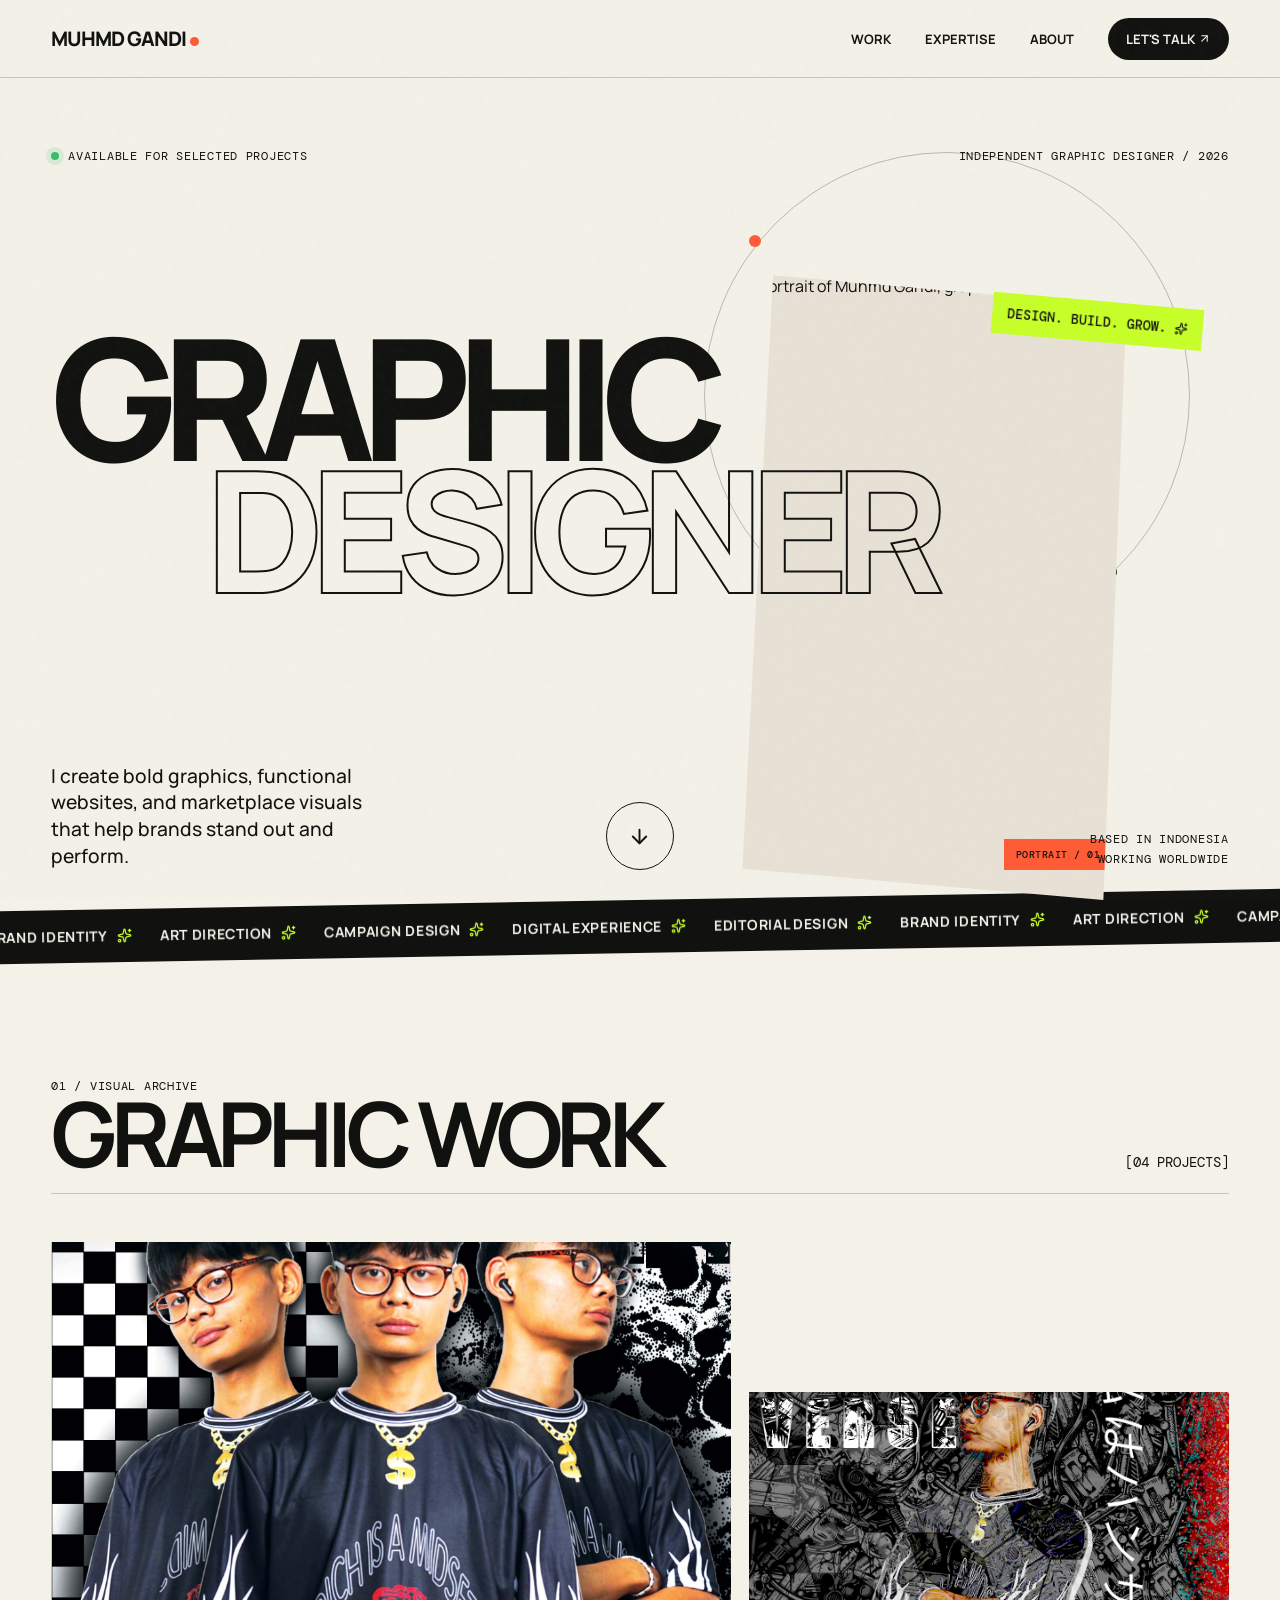
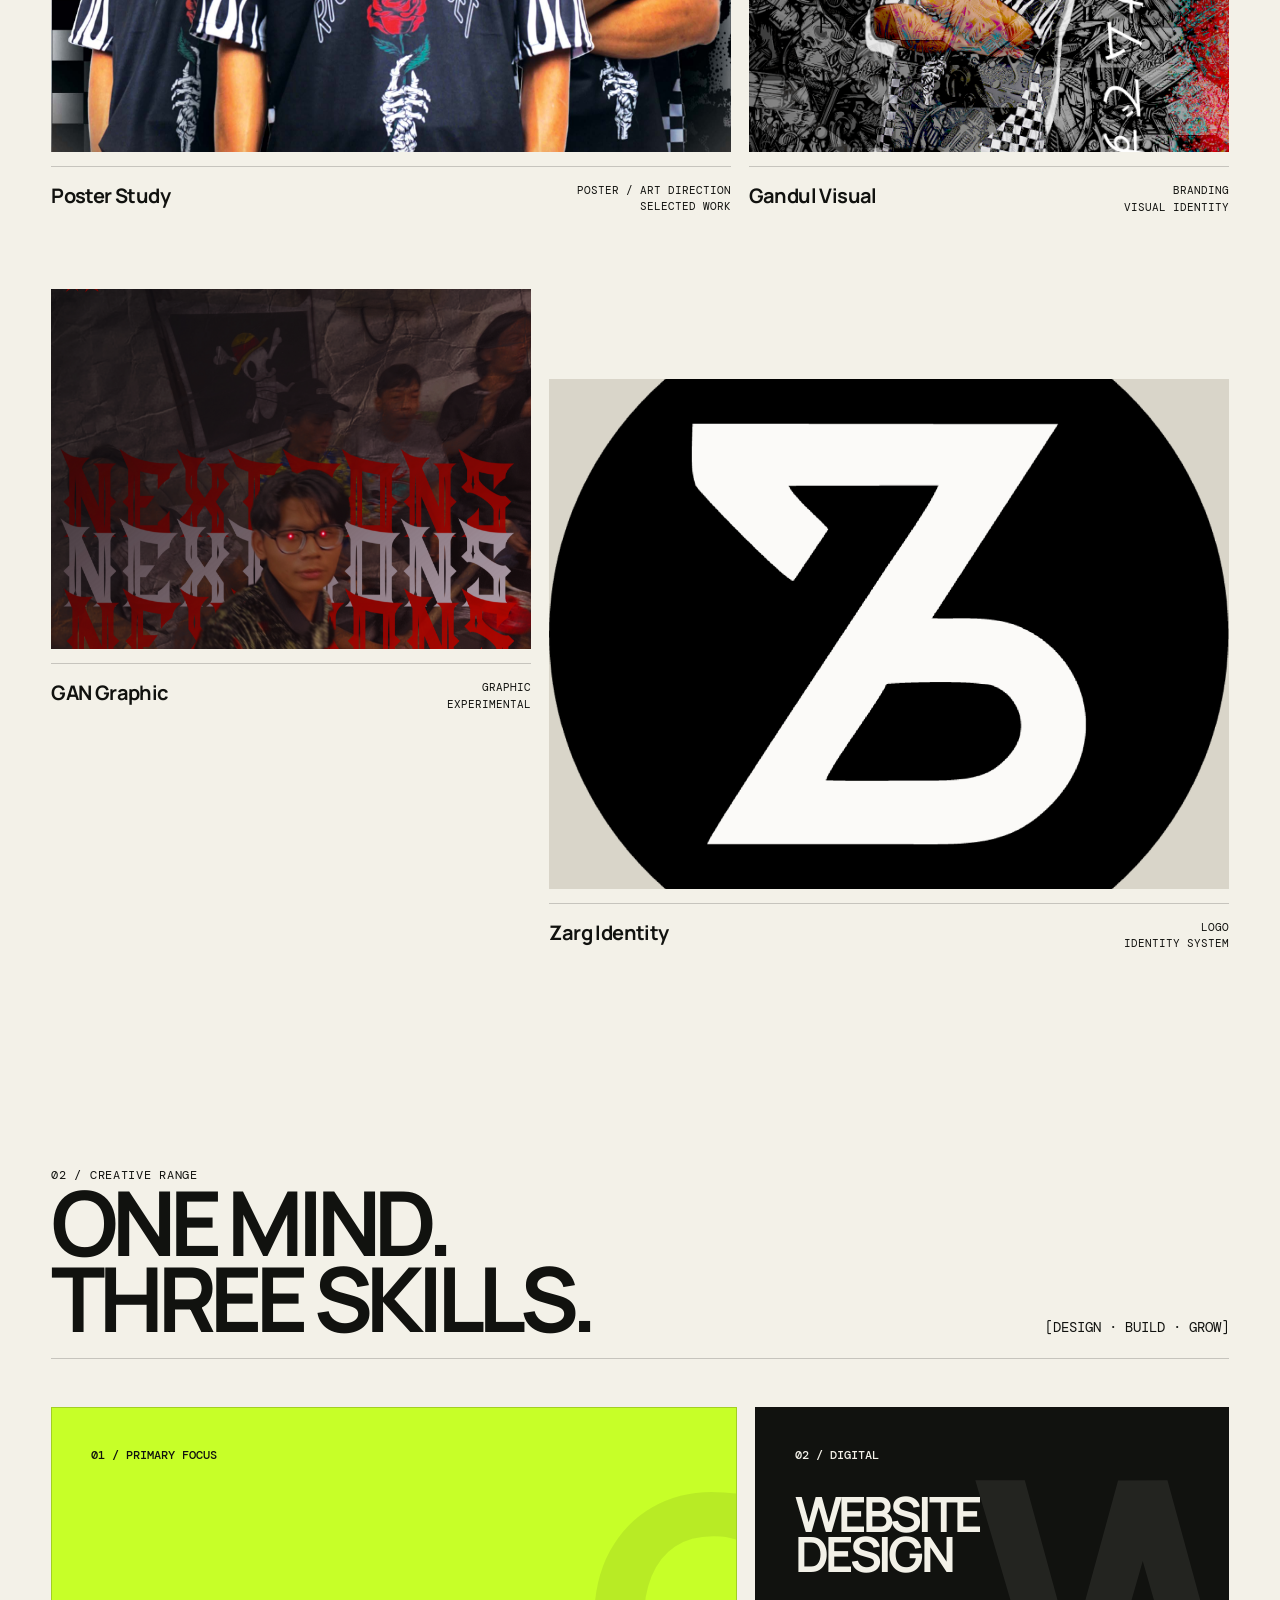
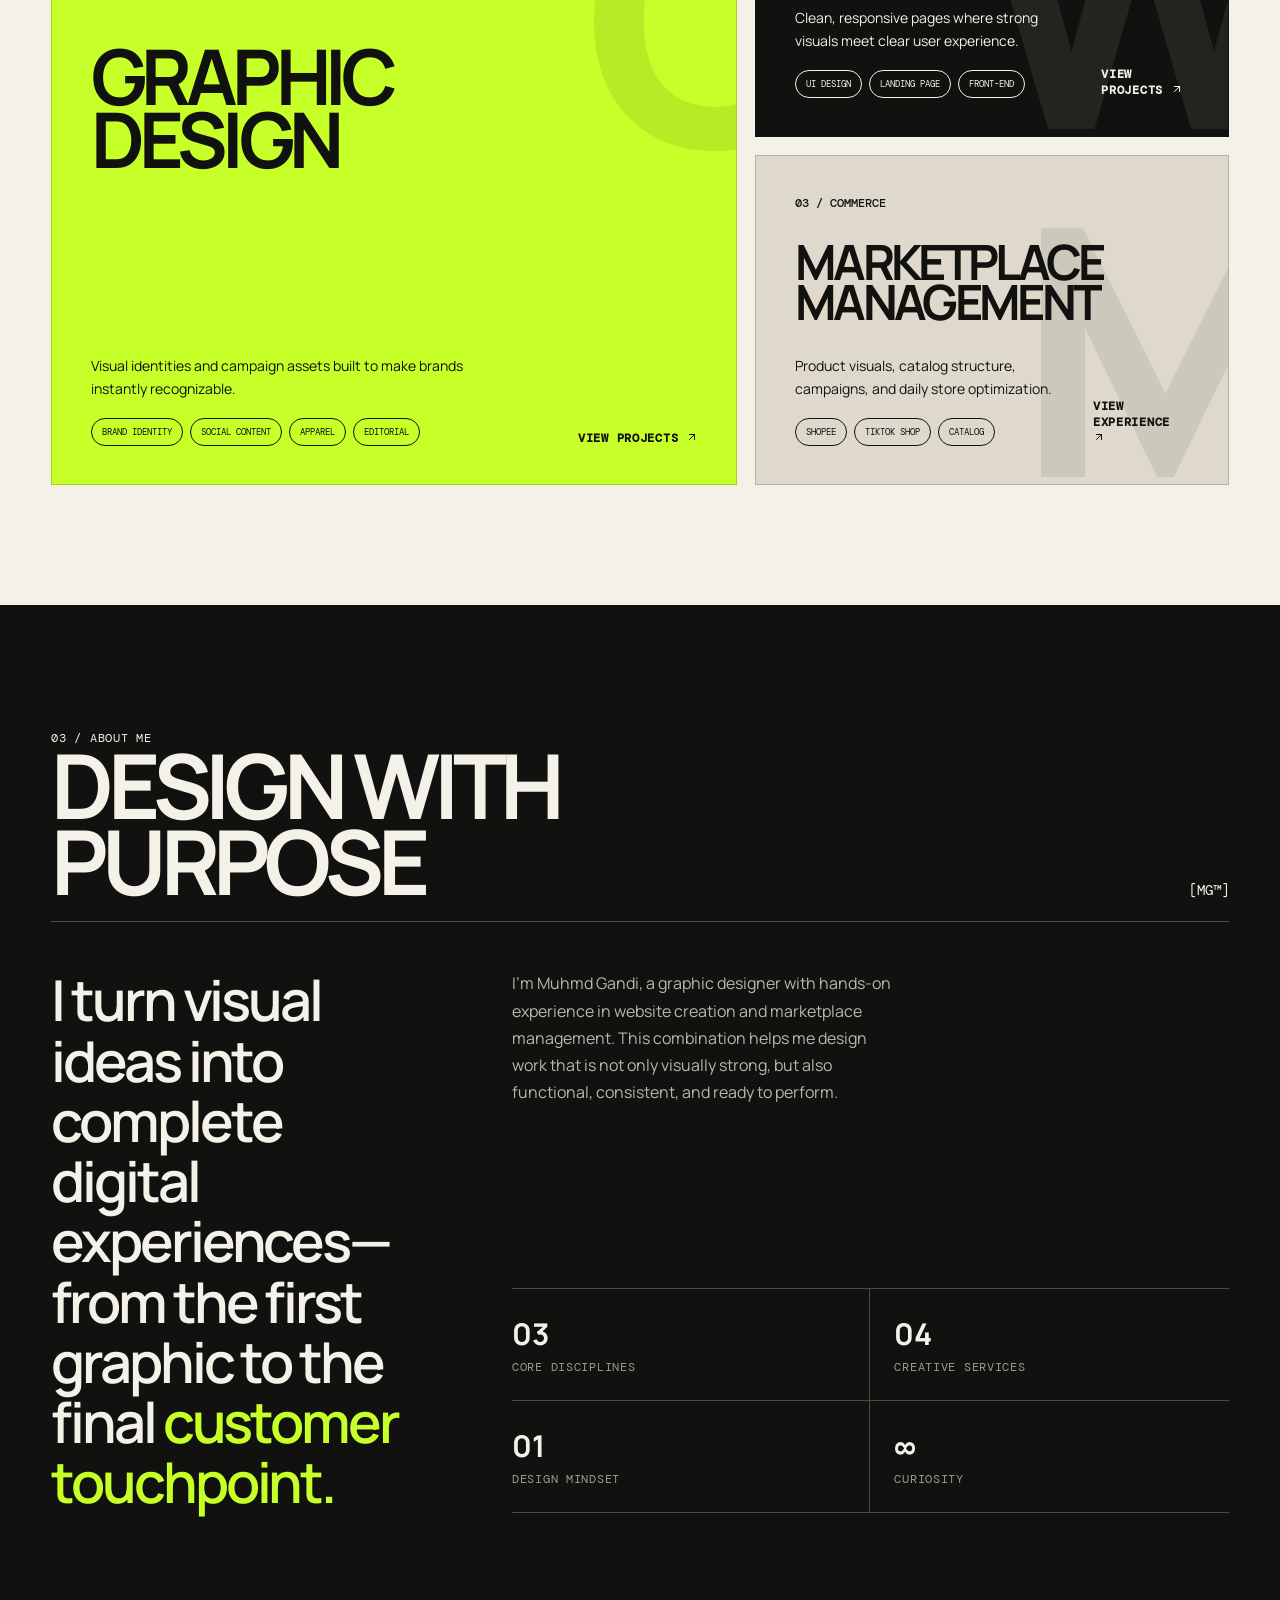
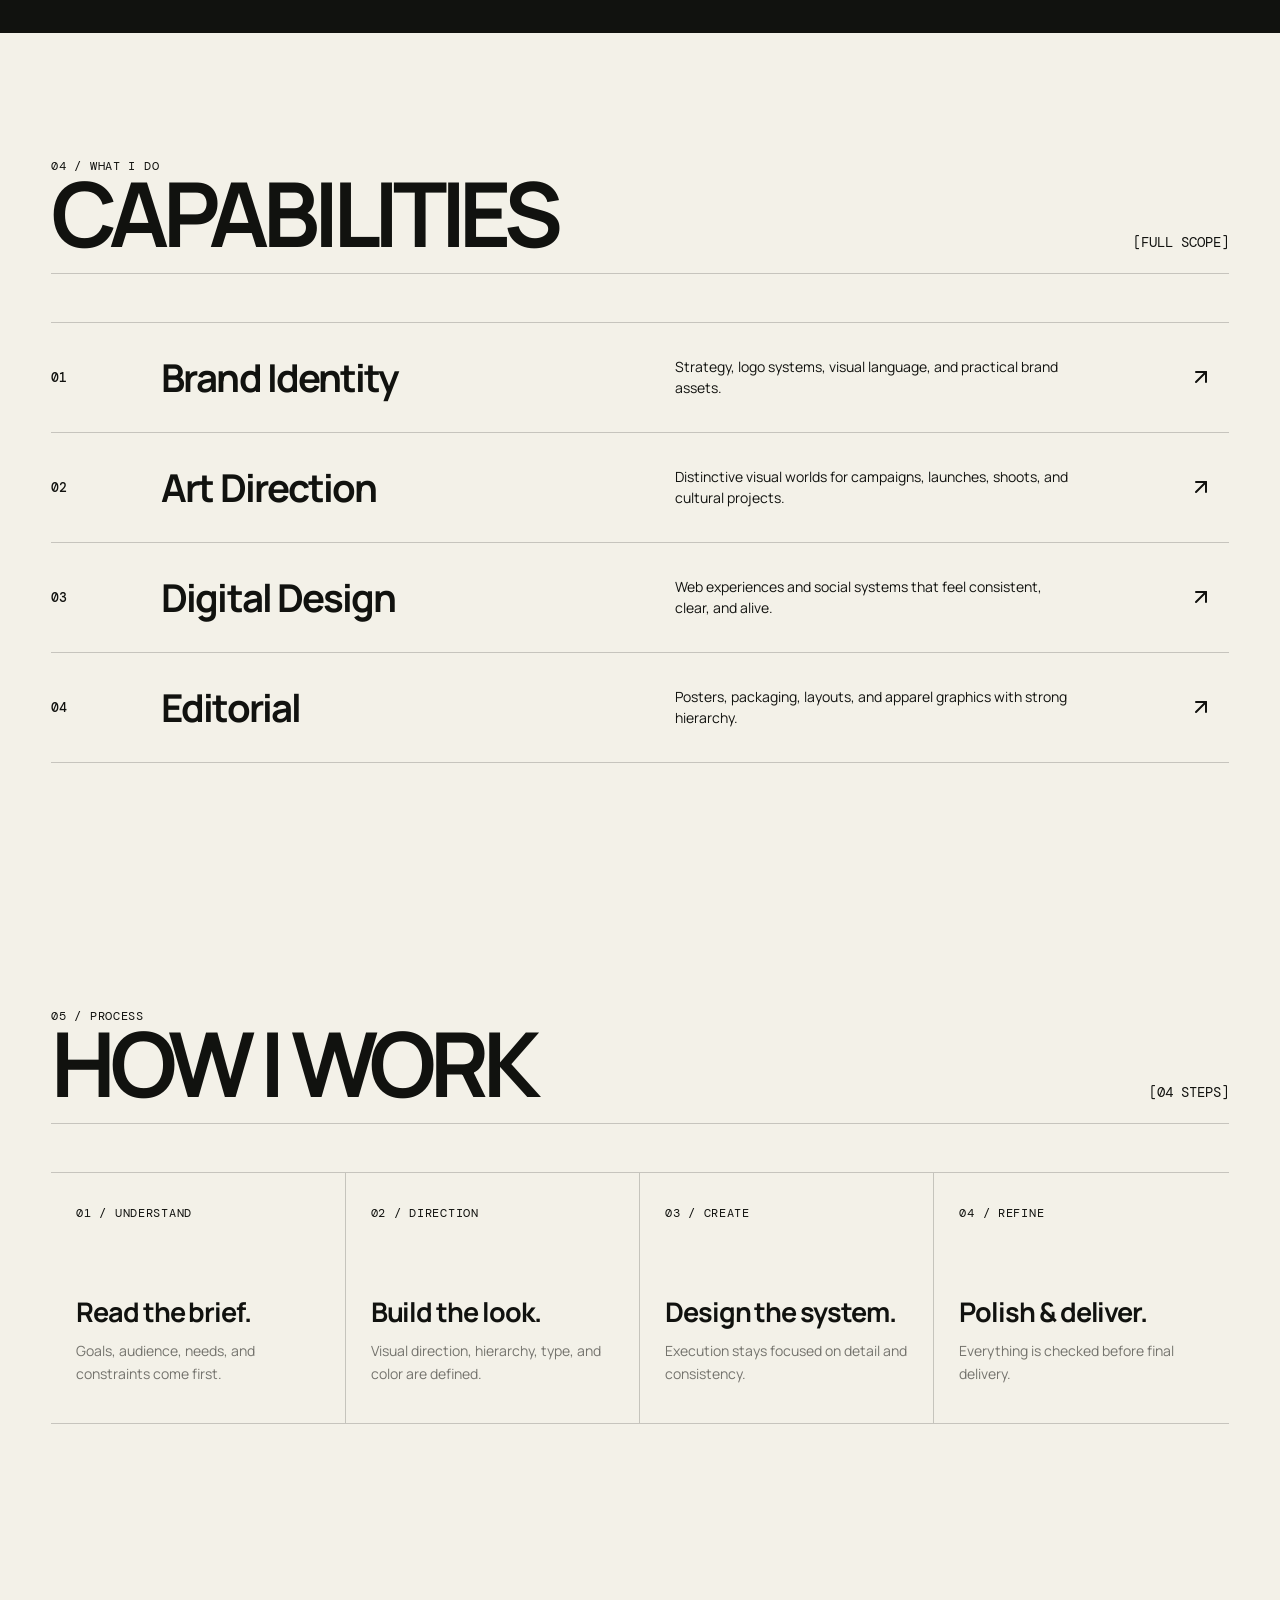
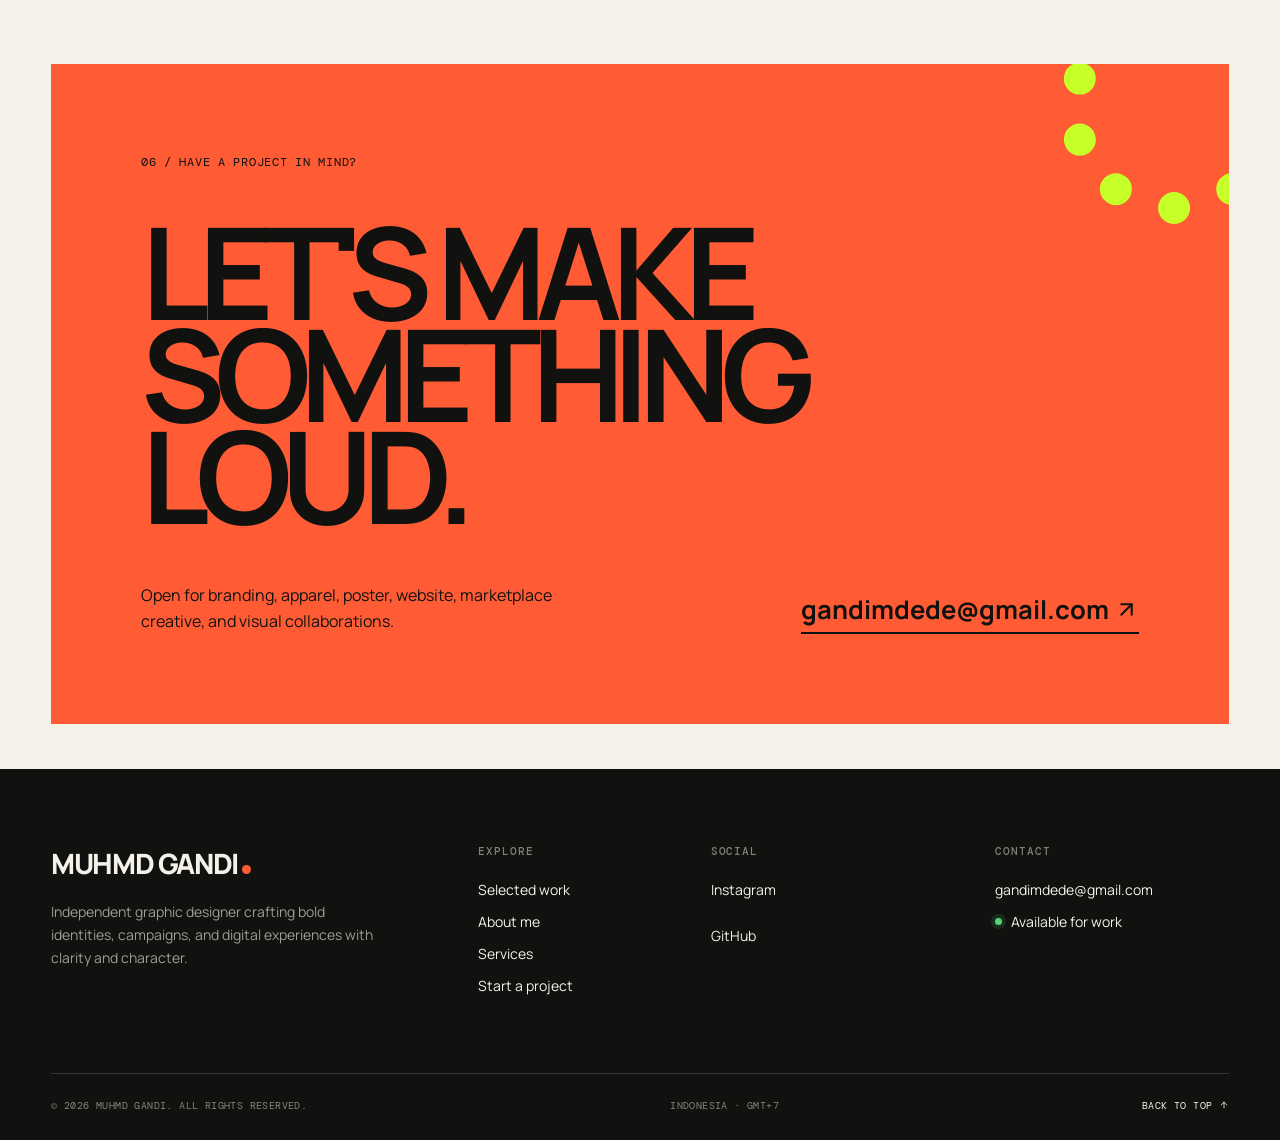
==== commit d6414e4e: "Refresh cached CSS and JS files after seamless ticker fix" ====
--- a/index.html
+++ b/index.html
@@ -9,7 +9,7 @@
   <link rel="preconnect" href="https://fonts.googleapis.com">
   <link rel="preconnect" href="https://fonts.gstatic.com" crossorigin>
   <link href="https://fonts.googleapis.com/css2?family=DM+Mono:wght@300;400;500&family=Manrope:wght@400;500;600;700;800&display=swap" rel="stylesheet">
-  <link rel="stylesheet" href="style.css">
+  <link rel="stylesheet" href="style.css?v=ticker-fix-20261106">
 </head>
 <body>
   <div id="loader"><div class="loader-word"><span>GANDI.</span></div></div>
@@ -35,6 +35,6 @@
   <div class="modal" id="graphicModal" role="dialog" aria-modal="true" aria-labelledby="graphicTitle"><div class="modal-backdrop" data-close-modal></div><div class="modal-panel"><button class="modal-close" data-close-modal aria-label="Close graphic design projects"><span class="ui-icon icon-x" aria-hidden="true"></span></button><header class="modal-header"><span class="modal-kicker">01 / Selected Graphic Works</span><h2 id="graphicTitle">Design<br>Archive</h2><p>A collection of visual projects created across apparel, retail, studio, and digital brands.</p></header><section class="brand-section"><div class="brand-title"><h3>Stage Merch</h3><span>Apparel · Campaign · Commerce</span></div><div class="project-strip"><div class="project-slot"><span>Project 01</span><b>Jersey Visual</b></div><div class="project-slot"><span>Project 02</span><b>Campaign Creative</b></div><div class="project-slot"><span>Project 03</span><b>Product Content</b></div></div></section><section class="brand-section"><div class="brand-title"><h3>Stand91</h3><span>Identity · Apparel · Culture</span></div><div class="project-strip"><div class="project-slot"><span>Project 01</span><b>Brand Identity</b></div><div class="project-slot"><span>Project 02</span><b>Apparel System</b></div><div class="project-slot"><span>Project 03</span><b>Packaging Detail</b></div></div></section><div class="modal-note"><p><strong>Archive structure is ready.</strong> New images are only added after the exact files are available.</p><span class="mono">Safe media rule</span></div></div></div>
   <div class="modal" id="websiteModal" role="dialog" aria-modal="true" aria-labelledby="websiteTitle"><div class="modal-backdrop" data-close-modal></div><div class="modal-panel"><button class="modal-close" data-close-modal aria-label="Close website projects"><span class="ui-icon icon-x" aria-hidden="true"></span></button><header class="modal-header"><span class="modal-kicker">02 / Digital Experience</span><h2 id="websiteTitle">Website<br>Design</h2><p>Digital experiences where strong visual direction meets clear structure, responsive layout, and practical front-end execution.</p></header><div class="web-projects"><article class="web-card"><div class="browser-preview"><div class="browser-scene preview-brand"><span>Brand Experience / 01</span><strong>Make Your<br>Brand Loud.</strong></div></div><div class="web-card-body"><h3>Custom Brand Website</h3><p>A bold brand-focused website for introducing identity, products, collections, and campaigns.</p><div class="web-card-link"><span>Custom Website</span><b>Link coming soon <span class="ui-icon icon-arrow-up-right" aria-hidden="true"></span></b></div></div></article><article class="web-card"><div class="browser-preview"><div class="browser-scene preview-affiliate"><span>Commerce Content / 02</span><strong>Find It.<br>Love It.</strong></div></div><div class="web-card-body"><h3>Affiliate Website</h3><p>A content-driven affiliate page built to organize product recommendations and guide visitors to shop.</p><div class="web-card-link"><span>Affiliate Commerce</span><b>Link coming soon <span class="ui-icon icon-arrow-up-right" aria-hidden="true"></span></b></div></div></article><article class="web-card"><div class="browser-preview"><div class="browser-scene preview-wedding"><span>Digital Invitation / 03</span><strong>Our Story,<br>Our Day.</strong></div></div><div class="web-card-body"><h3>Wedding Website</h3><p>An elegant wedding experience for invitations, event details, galleries, RSVP, and the couple's story.</p><div class="web-card-link"><span>Wedding Experience</span><b>Link coming soon <span class="ui-icon icon-arrow-up-right" aria-hidden="true"></span></b></div></div></article></div><div class="modal-note"><p>Each browser preview is ready to be connected to a real website link later.</p><span class="mono">Preview · Click · Visit</span></div></div></div>
   <div class="modal" id="marketplaceModal" role="dialog" aria-modal="true" aria-labelledby="marketplaceTitle"><div class="modal-backdrop" data-close-modal></div><div class="modal-panel"><button class="modal-close" data-close-modal aria-label="Close marketplace experience"><span class="ui-icon icon-x" aria-hidden="true"></span></button><header class="modal-header"><span class="modal-kicker">03 / Commerce Experience</span><h2 id="marketplaceTitle">Marketplace<br>& Ads</h2><p>Hands-on marketplace operations supported by product visuals, campaign planning, store optimization, and performance advertising.</p></header><div class="scope-grid"><article class="scope-card"><span class="modal-kicker">Marketplace Operations</span><div><h3>TikTok Shop & Shopee</h3><p>Catalog management, product listings, campaign setup, store visuals, promotions, and daily performance monitoring.</p><div class="skill-tags"><span>TikTok Shop</span><span>Shopee</span><span>Catalog</span></div></div></article><article class="scope-card"><span class="modal-kicker">Creative Commerce</span><div><h3>Product Visuals</h3><p>Banners, product thumbnails, campaign assets, and content designed to support clicks and conversion.</p><div class="skill-tags"><span>Banner</span><span>Product Content</span><span>Promo Visual</span></div></div></article></div><div class="modal-note"><p>Detailed achievements and campaign results can be added when the final data is ready.</p><span class="mono">Operate · Advertise · Grow</span></div></div></div>
-  <script src="script.js" defer></script>
+  <script src="script.js?v=ticker-fix-20261106" defer></script>
 </body>
 </html>
--- a/style.css
+++ b/style.css
@@ -3,7 +3,7 @@
     #loader{position:fixed;inset:0;background:var(--ink);color:var(--paper);z-index:500;display:grid;place-items:center;transition:transform .85s cubic-bezier(.77,0,.18,1)}#loader.hide{transform:translateY(-100%)}.loader-word{font-size:clamp(42px,8vw,118px);font-weight:800;letter-spacing:-.075em;overflow:hidden}.loader-word span{display:block;animation:loaderIn .9s cubic-bezier(.16,1,.3,1)}@keyframes loaderIn{from{transform:translateY(115%)}to{transform:none}}
     nav{height:78px;padding:0 var(--pad);display:flex;align-items:center;justify-content:space-between;border-bottom:1px solid var(--line);position:sticky;top:0;z-index:50;background:rgba(243,241,232,.82);backdrop-filter:blur(16px);-webkit-backdrop-filter:blur(16px)}.logo{font-weight:800;font-size:20px;letter-spacing:-.05em}.logo span{display:inline-block;width:9px;height:9px;border-radius:50%;background:var(--orange);margin-left:4px}.nav-links{display:flex;align-items:center;gap:34px;font-size:13px;font-weight:700;text-transform:uppercase}.nav-links a{position:relative}.nav-links a:after{content:"";position:absolute;left:0;right:100%;bottom:-5px;height:2px;background:var(--ink);transition:.25s}.nav-links a:hover:after{right:0}.hire{background:var(--ink);color:var(--paper);padding:12px 18px;border-radius:100px}.hire:hover{background:var(--orange)}
     .hero{min-height:calc(100vh - 78px);padding:70px var(--pad) 30px;display:grid;grid-template-rows:auto 1fr auto;position:relative;overflow:hidden}.hero-top{display:flex;justify-content:space-between;align-items:flex-start;position:relative;z-index:4}.status{display:flex;gap:9px;align-items:center}.status i{width:8px;height:8px;background:#39bc68;border-radius:50%;box-shadow:0 0 0 5px rgba(57,188,104,.14)}.hero-title{font-size:clamp(70px,13.2vw,210px);font-weight:800;line-height:.78;letter-spacing:-.085em;text-transform:uppercase;align-self:center;margin:50px 0;position:relative;z-index:3;pointer-events:none}.hero-title .outline{-webkit-text-stroke:2px var(--ink);color:transparent;display:block;margin-left:12vw}.hero-title .tag{position:absolute;right:2vw;top:-30px;background:var(--acid);font:500 clamp(12px,1vw,15px) "DM Mono";letter-spacing:0;padding:12px 15px;transform:rotate(5deg)}.hero-portrait{position:absolute;z-index:2;width:clamp(270px,30vw,485px);height:76%;right:12%;bottom:0;overflow:hidden;clip-path:polygon(8% 0,100% 5%,94% 100%,0 95%);filter:drop-shadow(20px 18px 0 var(--acid));transition:transform .25s ease-out;background:#e8e1d5}.hero-portrait img{width:100%;height:100%;object-fit:cover;object-position:center 16%;filter:saturate(.82) contrast(1.04)}.hero-portrait.media-error:before{content:"PORTRAIT PREVIEW";position:absolute;inset:0;display:grid;place-items:center;font:500 11px "DM Mono";letter-spacing:.08em;color:var(--muted)}.hero-portrait:after{content:"PORTRAIT / 01";position:absolute;right:14px;bottom:30px;background:var(--orange);padding:9px 12px;font:500 10px "DM Mono";letter-spacing:.05em}.hero-orbit{position:absolute;z-index:1;width:clamp(280px,38vw,610px);aspect-ratio:1;border:1px solid rgba(17,18,15,.25);border-radius:50%;right:7%;top:9%;animation:spin 22s linear infinite}.hero-orbit:before,.hero-orbit:after{content:"";position:absolute;width:12px;height:12px;background:var(--orange);border-radius:50%}.hero-orbit:before{top:17%;left:9%}.hero-orbit:after{bottom:12%;right:15%;background:var(--acid);border:1px solid var(--ink)}.hero-bottom{display:grid;grid-template-columns:1fr 1.2fr 1fr;gap:30px;align-items:end;position:relative;z-index:4}.hero-note{max-width:470px;font-size:clamp(17px,1.5vw,23px);line-height:1.4;font-weight:500}.scroll{justify-self:center;width:68px;height:68px;border:1px solid var(--ink);border-radius:50%;display:grid;place-items:center;font-size:23px;transition:.3s;background:rgba(243,241,232,.55);backdrop-filter:blur(8px)}.scroll:hover{background:var(--acid);transform:rotate(45deg)}.location{text-align:right;line-height:1.65}@keyframes spin{to{transform:rotate(360deg)}}
-    .ticker{background:var(--ink);color:var(--paper);overflow:hidden;padding:17px 0;white-space:nowrap;transform:rotate(-1deg);width:102%;margin-left:-1%}.ticker-track{display:flex;width:max-content;will-change:transform;animation:run 20s linear infinite}.ticker-group{display:flex;align-items:center;flex-shrink:0}.ticker:hover .ticker-track{animation-play-state:paused}.ticker span{display:inline-flex;align-items:center;font-size:14px;font-weight:700;text-transform:uppercase;letter-spacing:.05em;margin-right:28px}.ticker b{color:var(--acid);margin-left:9px}@keyframes run{to{transform:translateX(-50%)}}
+    .ticker{background:var(--ink);color:var(--paper);overflow:hidden;padding:17px 0;white-space:nowrap;transform:rotate(-1deg);width:102%;margin-left:-1%}.ticker-track{display:flex;width:max-content;will-change:transform;animation:ticker-seamless var(--ticker-duration,20s) linear infinite}.ticker-group{display:flex;align-items:center;flex-shrink:0}.ticker:hover .ticker-track{animation-play-state:paused}.ticker-group > span{display:inline-flex;align-items:center;font-size:14px;font-weight:700;text-transform:uppercase;letter-spacing:.05em;margin-right:28px}.ticker b{color:var(--acid);margin-left:9px}
     section{padding:120px var(--pad)}.section-head{display:flex;justify-content:space-between;align-items:end;border-bottom:1px solid var(--line);padding-bottom:22px;margin-bottom:48px}.section-head h2{font-size:clamp(44px,7vw,105px);line-height:.85;letter-spacing:-.07em;text-transform:uppercase}.section-head .count{font:400 14px "DM Mono"}.reveal{opacity:0;transform:translateY(35px);transition:opacity .8s ease,transform .9s cubic-bezier(.16,1,.3,1)}.reveal.show{opacity:1;transform:none}
     .work-grid{display:grid;grid-template-columns:repeat(12,1fr);gap:24px 18px}.project{grid-column:span 7;margin-bottom:50px}.project:nth-child(2),.project:nth-child(3){grid-column:span 5}.project:nth-child(4){grid-column:span 7}.project:nth-child(2){margin-top:150px}.project:nth-child(4){margin-top:90px}.visual{aspect-ratio:4/3;overflow:hidden;position:relative;background:#d9d5c9;isolation:isolate}.visual:after{content:"";position:absolute;right:18px;top:18px;width:44px;height:44px;border-radius:50%;background:var(--paper);display:grid;place-items:center;font-size:20px;transform:scale(0);transition:.3s;z-index:3}.project:hover .visual:after{transform:scale(1)}.visual img{position:absolute;inset:0;width:100%;height:100%;object-fit:cover;transition:transform .6s cubic-bezier(.2,.8,.2,1)}.project:hover .visual img{transform:scale(1.035)}.visual.media-error:before{content:"PROJECT PREVIEW UNAVAILABLE";position:absolute;inset:0;display:grid;place-items:center;font:500 10px "DM Mono";letter-spacing:.08em;color:var(--muted)}.project-info{display:flex;justify-content:space-between;padding-top:15px;border-top:1px solid var(--line);margin-top:14px}.project-info h3{font-size:20px;letter-spacing:-.03em}.project-info p{font:400 11px "DM Mono";text-transform:uppercase;text-align:right;line-height:1.5}
     .disciplines{padding-top:40px}.discipline-grid{display:grid;grid-template-columns:1.45fr 1fr;gap:18px}.discipline{min-height:330px;border:1px solid var(--line);padding:clamp(24px,3vw,46px);display:flex;flex-direction:column;justify-content:space-between;position:relative;overflow:hidden;transition:.35s;cursor:pointer}.discipline:first-child{grid-row:span 2;min-height:678px;background:var(--acid)}.discipline:nth-child(2){background:var(--ink);color:var(--paper)}.discipline:nth-child(3){background:#ded9cc}.discipline:hover,.discipline:focus-visible{transform:translateY(-6px);box-shadow:0 18px 45px rgba(17,18,15,.12)}.discipline-no{font:500 12px "DM Mono";position:relative;z-index:2}.discipline h3{font-size:clamp(42px,6vw,96px);line-height:.82;letter-spacing:-.075em;text-transform:uppercase;max-width:700px;position:relative;z-index:2}.discipline:not(:first-child) h3{font-size:clamp(32px,3.8vw,58px)}.discipline-copy{display:flex;justify-content:space-between;align-items:end;gap:20px;position:relative;z-index:2}.discipline-copy p{max-width:390px;font-size:14px;line-height:1.65}.skill-tags{display:flex;flex-wrap:wrap;gap:7px;margin-top:18px}.skill-tags span{border:1px solid currentColor;border-radius:100px;padding:7px 10px;font:400 9px "DM Mono";text-transform:uppercase}.discipline-mark{position:absolute;right:-8%;top:5%;font-size:clamp(160px,27vw,420px);line-height:1;font-weight:800;letter-spacing:-.14em;opacity:.08;pointer-events:none}
@@ -31,3 +31,16 @@
 .ticker b .ui-icon{font-size:15px;vertical-align:-.15em}
 .tag .ui-icon{font-size:1.05em;vertical-align:-.17em}
 .service .ui-icon{font-size:24px}
+
+/* Continuous ticker: precisely one original group travels before repeating.
+   JS clones enough groups to cover any screen width, including ultrawide. */
+.ticker-track {
+  animation: ticker-seamless var(--ticker-duration, 20s) linear infinite;
+  transform: translate3d(0, 0, 0);
+}
+.ticker:hover .ticker-track { animation-play-state: running; }
+.ticker b .ui-icon { margin-right: 0; }
+@keyframes ticker-seamless {
+  from { transform: translate3d(0, 0, 0); }
+  to { transform: translate3d(var(--ticker-offset, -50%), 0, 0); }
+}
